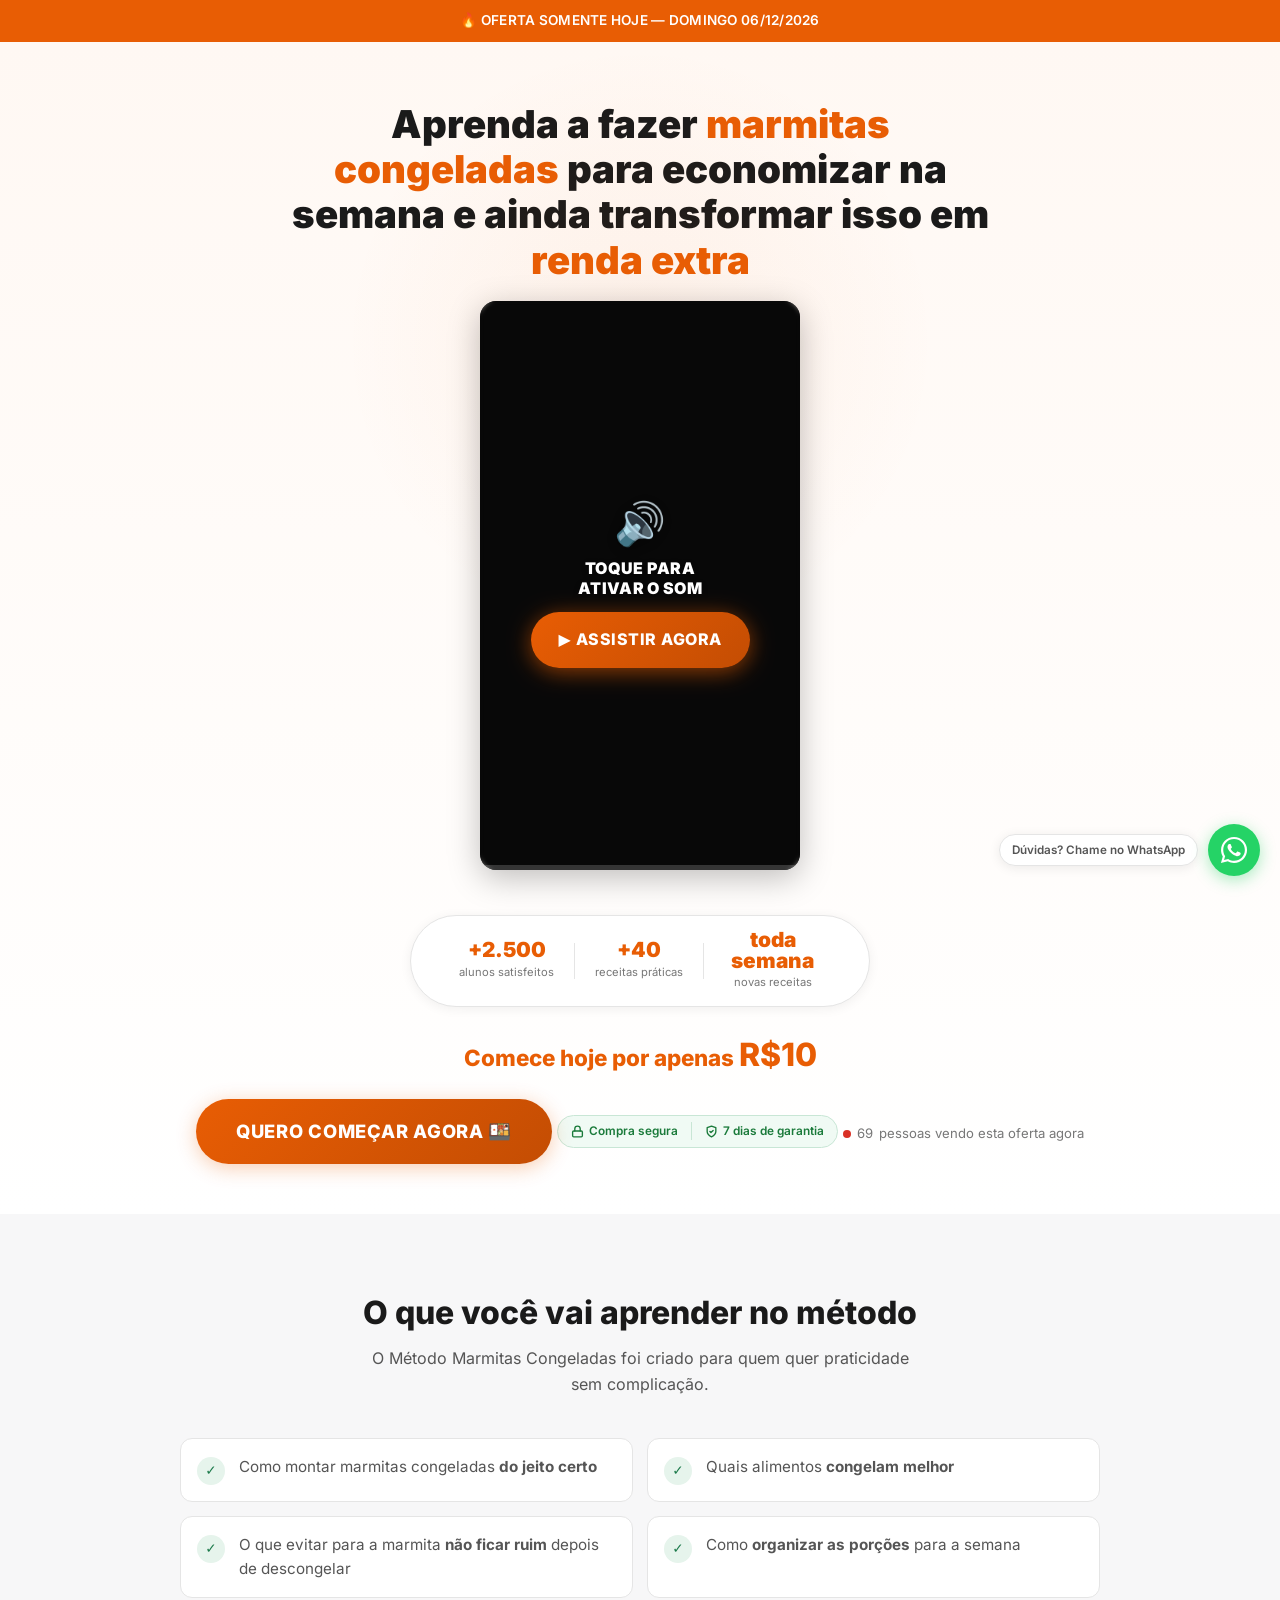
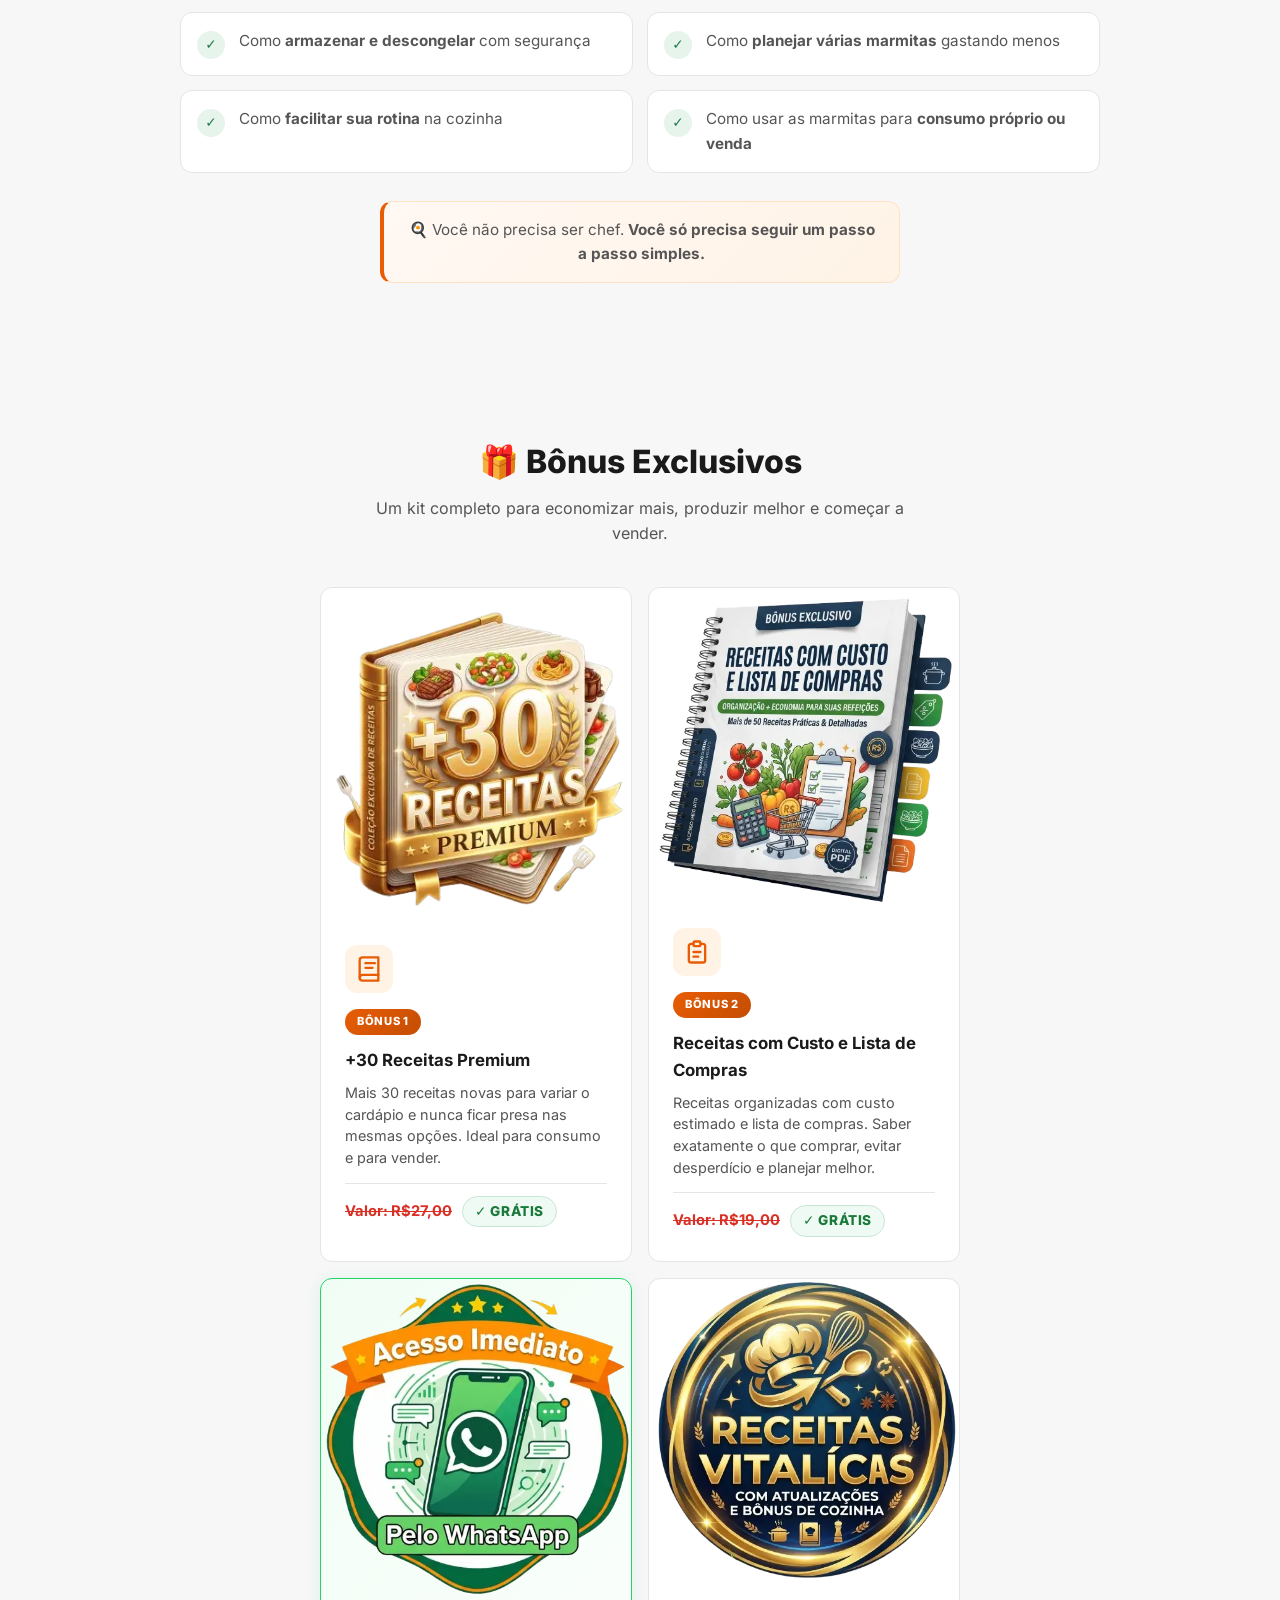
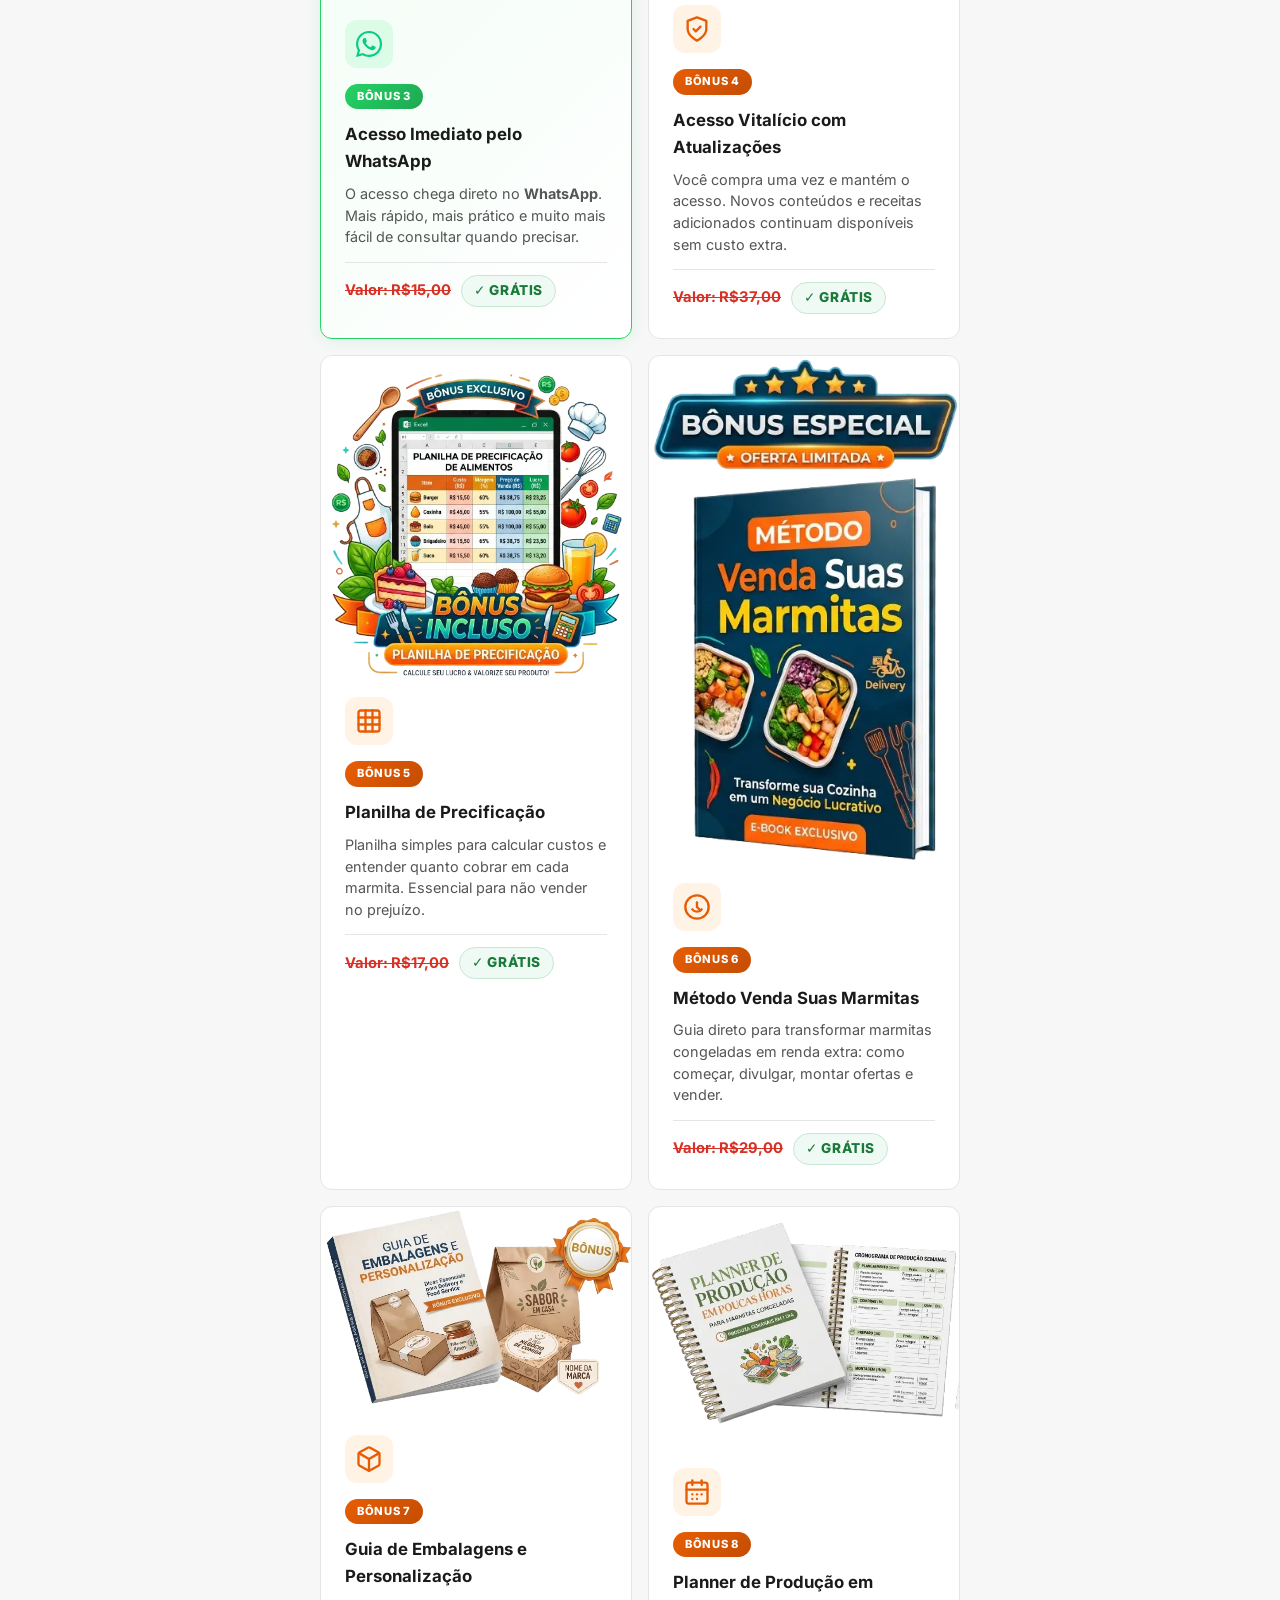
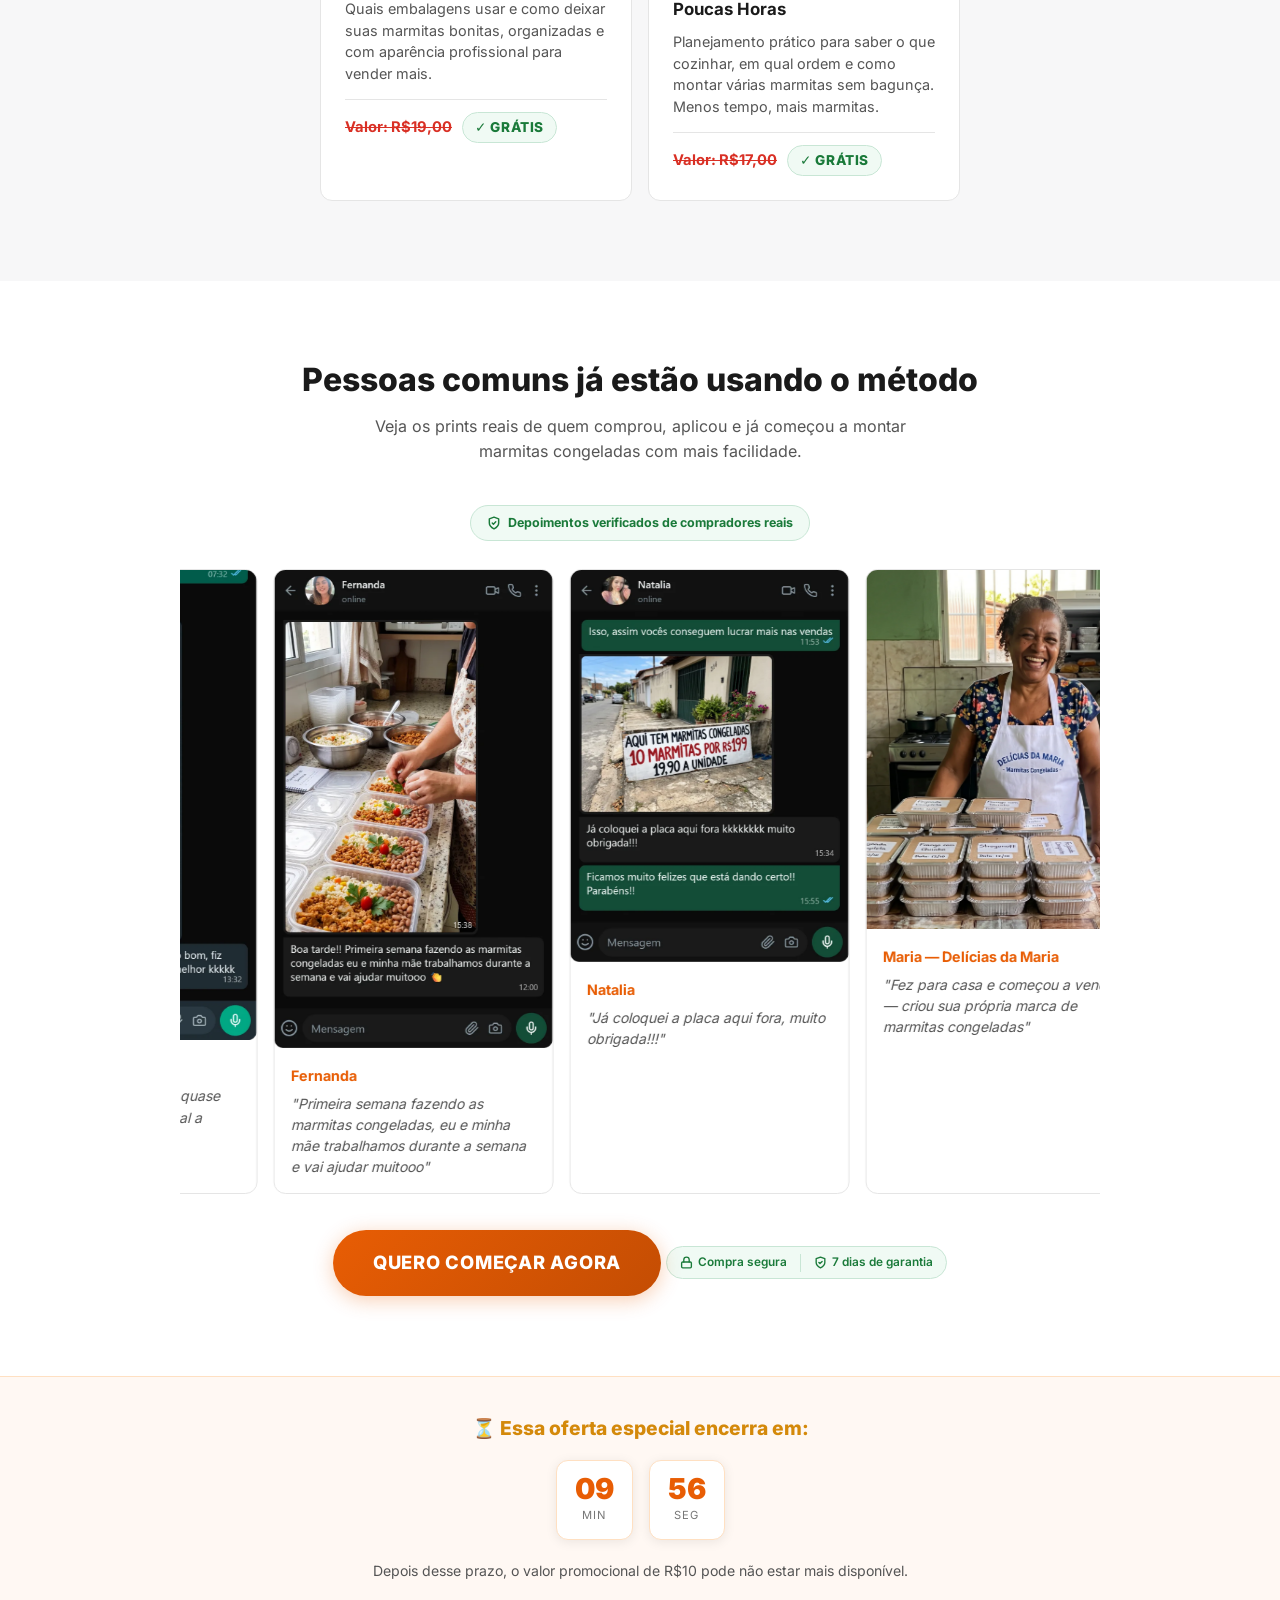
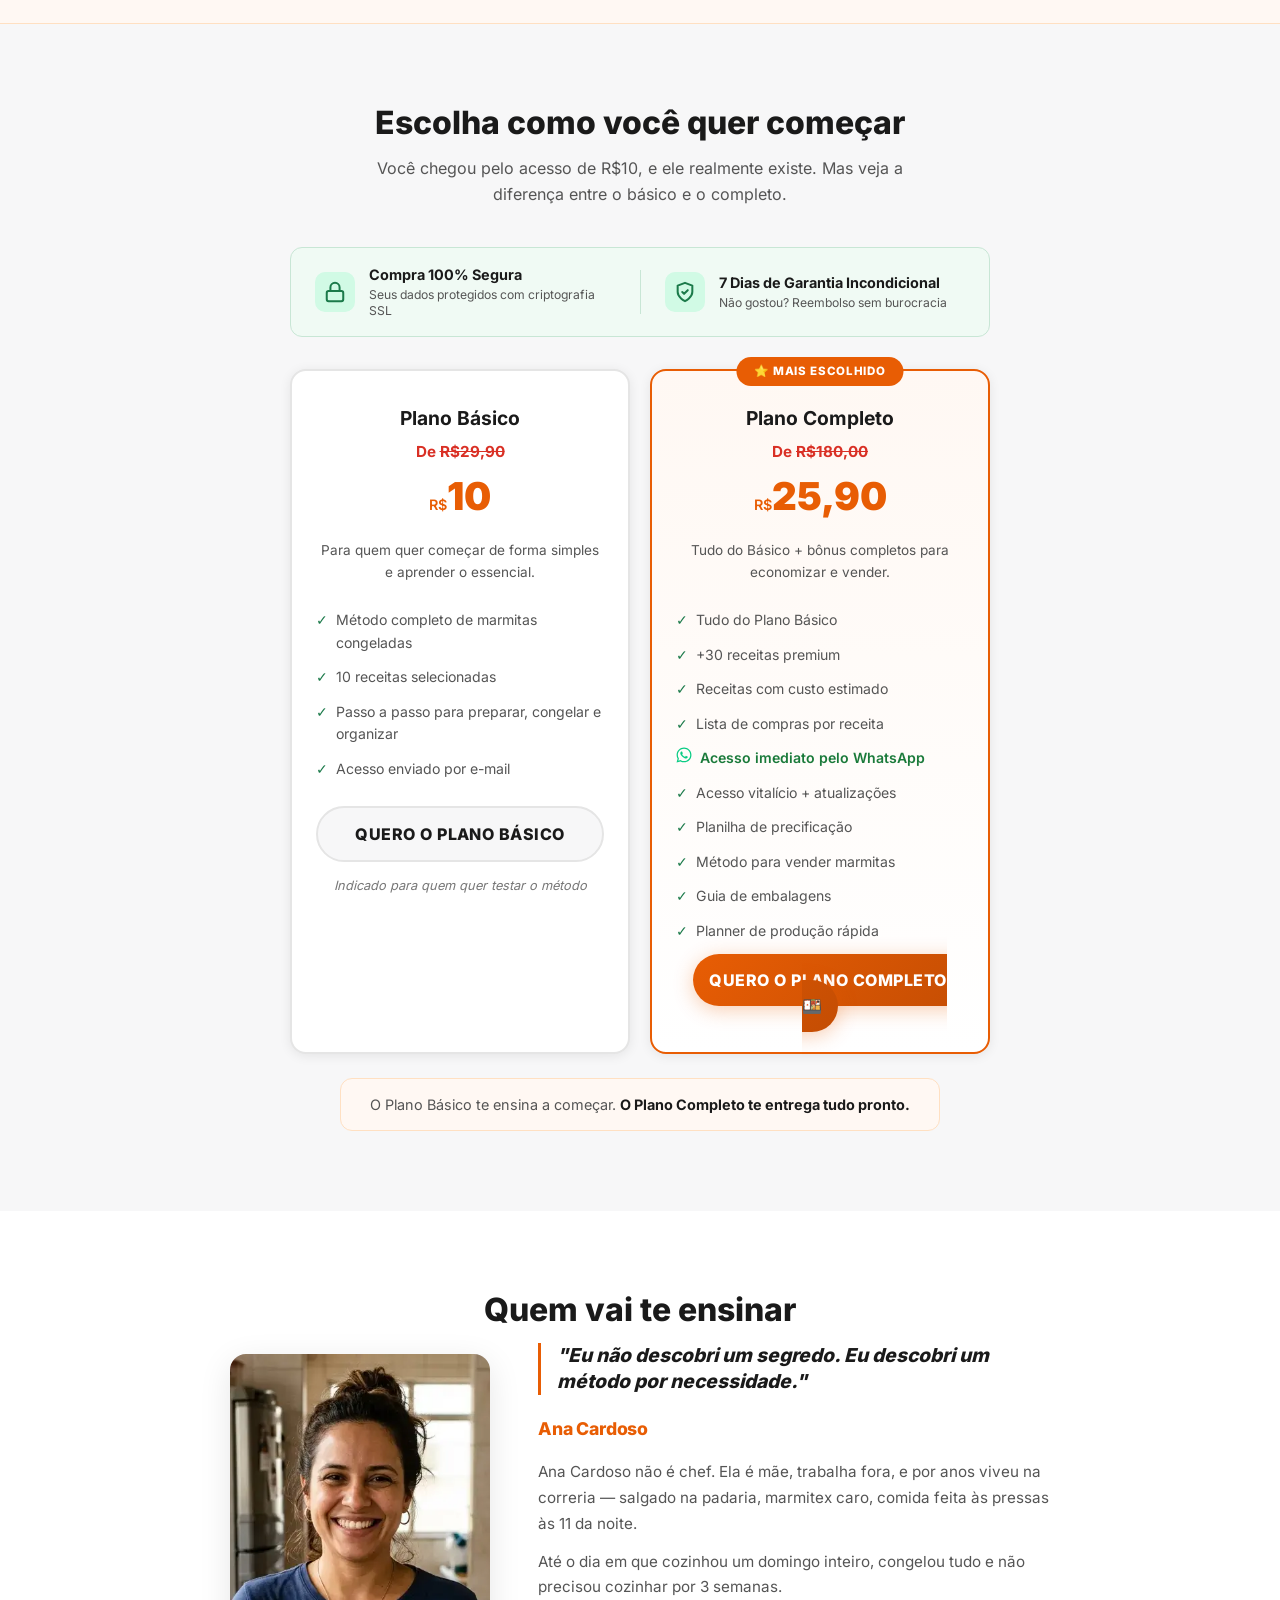
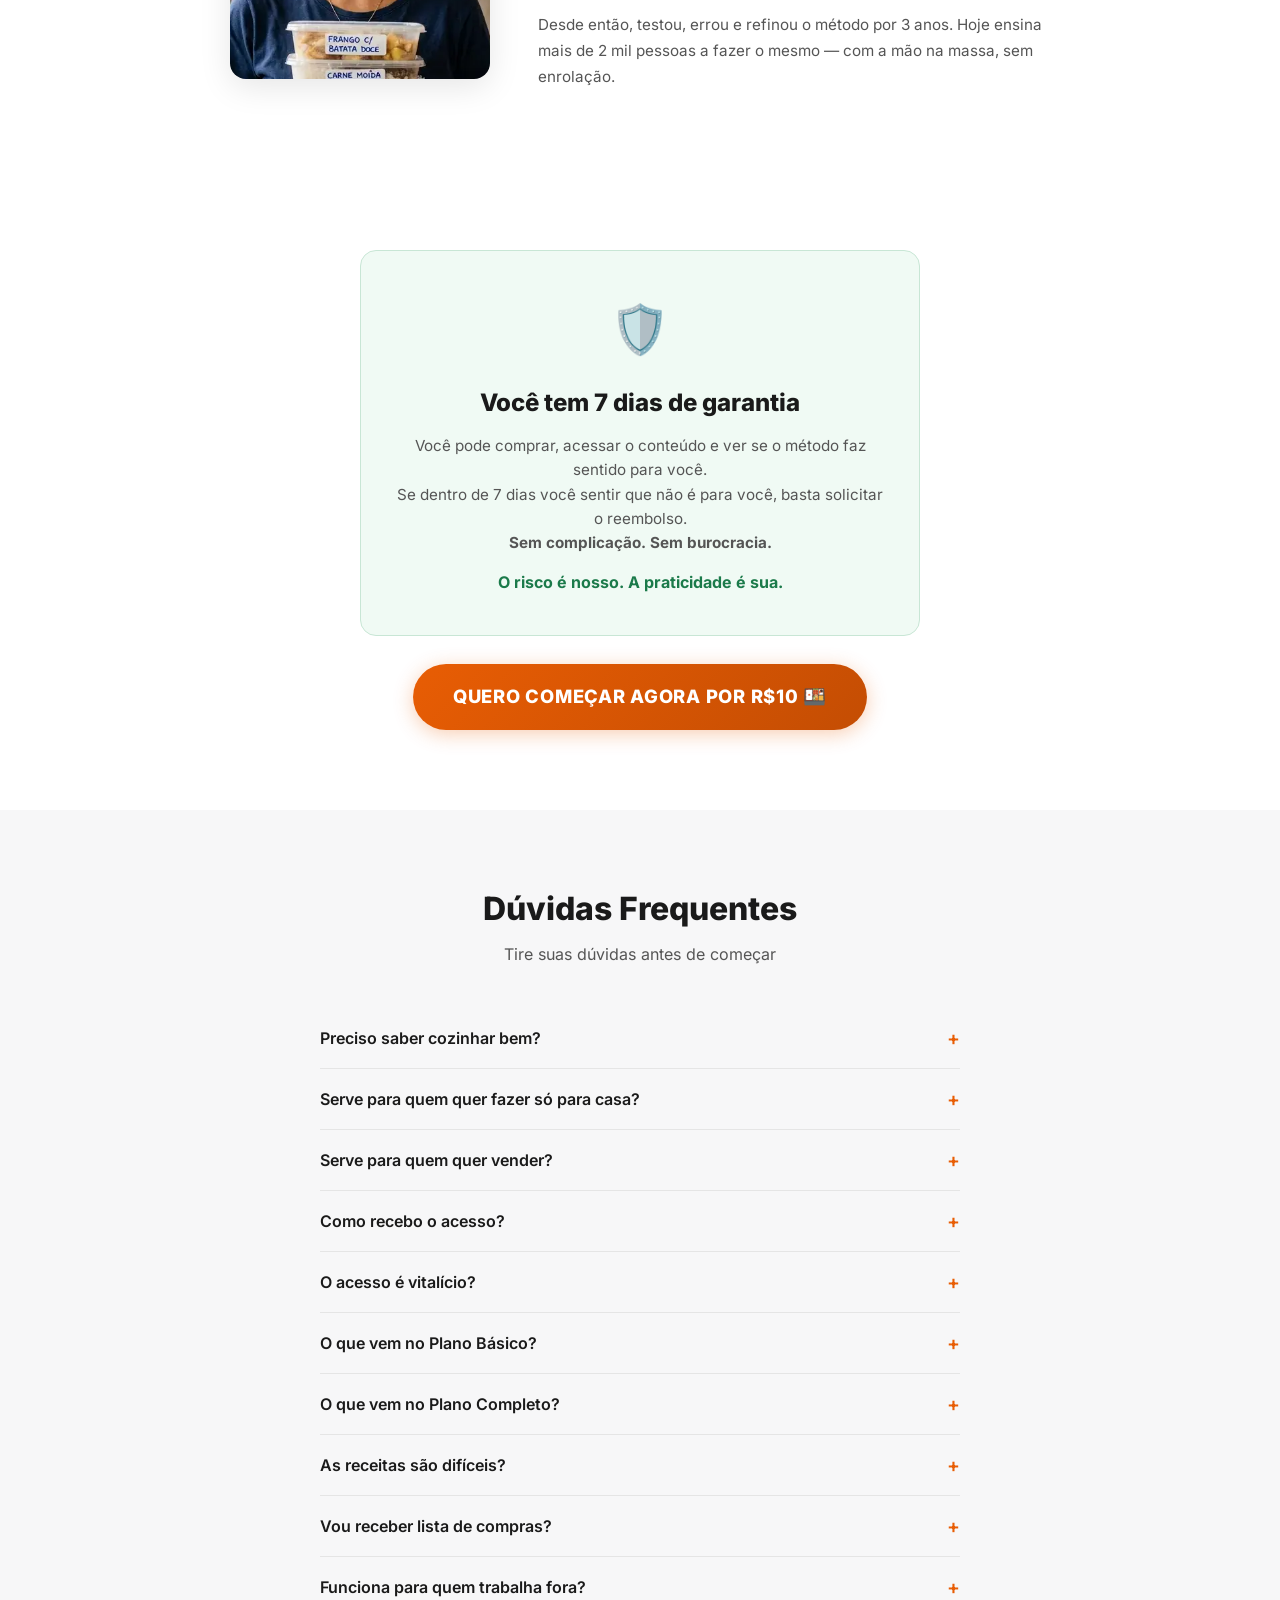
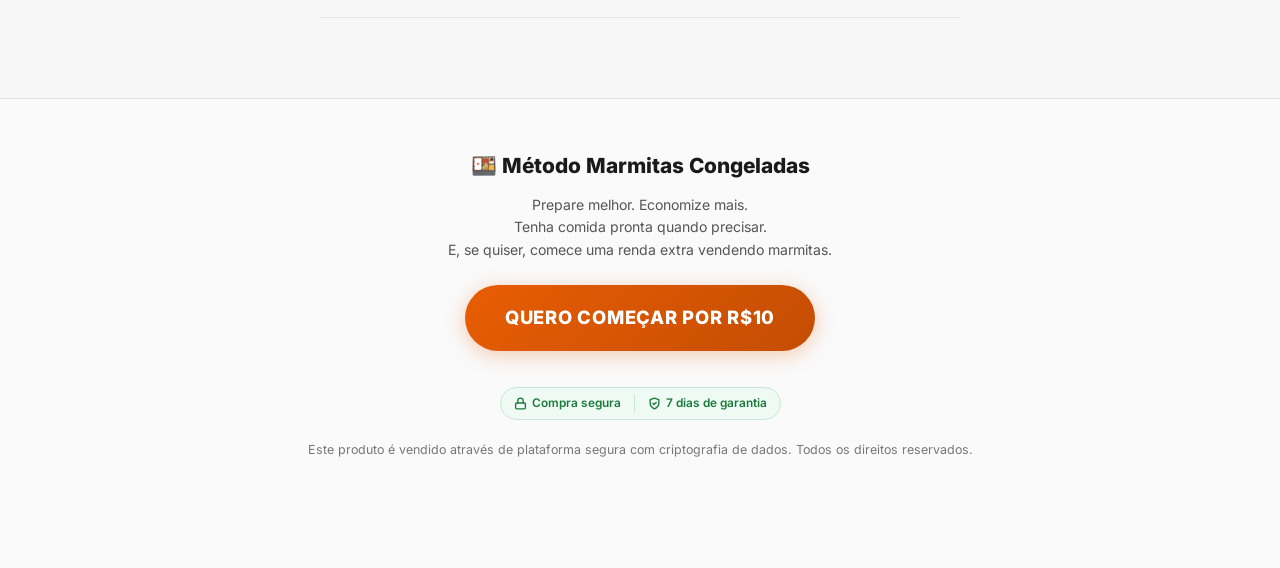
==== index.html @ 1dcc748c "Mudando pra utmify" ====
<!DOCTYPE html>
<html lang="pt-BR">

<head>
    <meta charset="UTF-8">
    <meta name="viewport" content="width=device-width,initial-scale=1">
    <title>Método Marmitas Congeladas — Economize e Ganhe Renda Extra</title>
    <meta name="description" content="Aprenda a fazer marmitas congeladas para economizar na semana e transformar isso em renda extra. Comece hoje por apenas R$10.">

    <!-- DNS prefetch / preconnect para domínios externos -->
    <link rel="dns-prefetch" href="https://ggcheckout.app">
    <link rel="preconnect" href="https://cdn.utmify.com.br" crossorigin>
    <link rel="dns-prefetch" href="https://cdn.utmify.com.br">

    <!-- Preload das fontes críticas (latin — cobre todos os caracteres do português) -->
    <link rel="preload" href="/fonts/inter-400-latin.woff2" as="font" type="font/woff2" crossorigin>
    <link rel="preload" href="/fonts/inter-700-latin.woff2" as="font" type="font/woff2" crossorigin>
    <link rel="preload" href="/fonts/inter-800-latin.woff2" as="font" type="font/woff2" crossorigin>
    <link rel="preload" href="/fonts/inter-900-latin.woff2" as="font" type="font/woff2" crossorigin>

    <!-- Critical CSS inline: renderiza o above-the-fold sem bloquear -->
    <style>
@font-face{font-family:'Inter';font-style:normal;font-weight:400;font-display:swap;src:url('/fonts/inter-400-latin.woff2') format('woff2');unicode-range:U+0000-00FF,U+0131,U+0152-0153,U+02BB-02BC,U+02C6,U+02DA,U+02DC,U+0304,U+0308,U+0329,U+2000-206F,U+20AC,U+2122,U+2191,U+2193,U+2212,U+2215,U+FEFF,U+FFFD}
@font-face{font-family:'Inter';font-style:normal;font-weight:400;font-display:swap;src:url('/fonts/inter-400-latin-ext.woff2') format('woff2');unicode-range:U+0100-02BA,U+02BD-02C5,U+02C7-02CC,U+02CE-02D7,U+02DD-02FF,U+0304,U+0308,U+0329,U+1D00-1DBF,U+1E00-1E9F,U+1EF2-1EFF,U+2020,U+20A0-20AB,U+20AD-20C0,U+2113,U+2C60-2C7F,U+A720-A7FF}
@font-face{font-family:'Inter';font-style:normal;font-weight:600;font-display:swap;src:url('/fonts/inter-600-latin.woff2') format('woff2');unicode-range:U+0000-00FF,U+0131,U+0152-0153,U+02BB-02BC,U+02C6,U+02DA,U+02DC,U+0304,U+0308,U+0329,U+2000-206F,U+20AC,U+2122,U+2191,U+2193,U+2212,U+2215,U+FEFF,U+FFFD}
@font-face{font-family:'Inter';font-style:normal;font-weight:600;font-display:swap;src:url('/fonts/inter-600-latin-ext.woff2') format('woff2');unicode-range:U+0100-02BA,U+02BD-02C5,U+02C7-02CC,U+02CE-02D7,U+02DD-02FF,U+0304,U+0308,U+0329,U+1D00-1DBF,U+1E00-1E9F,U+1EF2-1EFF,U+2020,U+20A0-20AB,U+20AD-20C0,U+2113,U+2C60-2C7F,U+A720-A7FF}
@font-face{font-family:'Inter';font-style:normal;font-weight:700;font-display:swap;src:url('/fonts/inter-700-latin.woff2') format('woff2');unicode-range:U+0000-00FF,U+0131,U+0152-0153,U+02BB-02BC,U+02C6,U+02DA,U+02DC,U+0304,U+0308,U+0329,U+2000-206F,U+20AC,U+2122,U+2191,U+2193,U+2212,U+2215,U+FEFF,U+FFFD}
@font-face{font-family:'Inter';font-style:normal;font-weight:700;font-display:swap;src:url('/fonts/inter-700-latin-ext.woff2') format('woff2');unicode-range:U+0100-02BA,U+02BD-02C5,U+02C7-02CC,U+02CE-02D7,U+02DD-02FF,U+0304,U+0308,U+0329,U+1D00-1DBF,U+1E00-1E9F,U+1EF2-1EFF,U+2020,U+20A0-20AB,U+20AD-20C0,U+2113,U+2C60-2C7F,U+A720-A7FF}
@font-face{font-family:'Inter';font-style:normal;font-weight:800;font-display:swap;src:url('/fonts/inter-800-latin.woff2') format('woff2');unicode-range:U+0000-00FF,U+0131,U+0152-0153,U+02BB-02BC,U+02C6,U+02DA,U+02DC,U+0304,U+0308,U+0329,U+2000-206F,U+20AC,U+2122,U+2191,U+2193,U+2212,U+2215,U+FEFF,U+FFFD}
@font-face{font-family:'Inter';font-style:normal;font-weight:800;font-display:swap;src:url('/fonts/inter-800-latin-ext.woff2') format('woff2');unicode-range:U+0100-02BA,U+02BD-02C5,U+02C7-02CC,U+02CE-02D7,U+02DD-02FF,U+0304,U+0308,U+0329,U+1D00-1DBF,U+1E00-1E9F,U+1EF2-1EFF,U+2020,U+20A0-20AB,U+20AD-20C0,U+2113,U+2C60-2C7F,U+A720-A7FF}
@font-face{font-family:'Inter';font-style:normal;font-weight:900;font-display:swap;src:url('/fonts/inter-900-latin.woff2') format('woff2');unicode-range:U+0000-00FF,U+0131,U+0152-0153,U+02BB-02BC,U+02C6,U+02DA,U+02DC,U+0304,U+0308,U+0329,U+2000-206F,U+20AC,U+2122,U+2191,U+2193,U+2212,U+2215,U+FEFF,U+FFFD}
@font-face{font-family:'Inter';font-style:normal;font-weight:900;font-display:swap;src:url('/fonts/inter-900-latin-ext.woff2') format('woff2');unicode-range:U+0100-02BA,U+02BD-02C5,U+02C7-02CC,U+02CE-02D7,U+02DD-02FF,U+0304,U+0308,U+0329,U+1D00-1DBF,U+1E00-1E9F,U+1EF2-1EFF,U+2020,U+20A0-20AB,U+20AD-20C0,U+2113,U+2C60-2C7F,U+A720-A7FF}
*,*::before,*::after{box-sizing:border-box;margin:0;padding:0}
:root{--primary:#e85d04;--primary-dark:#c44d03;--bg:#ffffff;--bg-alt:#f7f7f8;--bg-card:#ffffff;--bg-card-border:#e5e5e5;--text:#1a1a1a;--text-muted:#555;--text-light:#777;--red:#d93025;--radius:12px}
html{scroll-behavior:smooth;-webkit-text-size-adjust:100%;overflow-x:hidden}
body{font-family:'Inter',system-ui,sans-serif;background:var(--bg);color:var(--text);line-height:1.6;overflow-x:hidden;-webkit-font-smoothing:antialiased}
img{max-width:100%;height:auto;display:block}a{text-decoration:none;color:inherit}button{font-family:inherit;cursor:pointer;border:none}
.container{max-width:960px;margin:0 auto;padding:0 20px}
.topbar{background:var(--primary);color:#fff;text-align:center;padding:10px 16px;font-size:.85rem;font-weight:600;letter-spacing:.02em;position:relative;z-index:50}
.topbar span{animation:pulse-text 2s infinite}
@keyframes pulse-text{0%,100%{opacity:1}50%{opacity:.7}}
.cta-btn{display:inline-flex;align-items:center;justify-content:center;gap:8px;background:linear-gradient(135deg,#e85d04,#c44d03);color:#fff;font-size:1.15rem;font-weight:800;padding:18px 40px;border-radius:60px;text-transform:uppercase;letter-spacing:.04em;transition:transform .2s,box-shadow .2s;box-shadow:0 4px 20px rgba(232,93,4,.3);position:relative;overflow:hidden}
.cta-btn::after{content:'';position:absolute;top:-50%;left:0;width:40%;height:200%;background:linear-gradient(90deg,transparent,rgba(255,255,255,.3),transparent);transform:translateX(-150%) skewX(-20deg);animation:shine 3s infinite}
@keyframes shine{0%{transform:translateX(-150%) skewX(-20deg)}100%{transform:translateX(350%) skewX(-20deg)}}
.cta-btn:hover{transform:translateY(-2px) scale(1.03);box-shadow:0 6px 28px rgba(232,93,4,.4)}
.cta-sub{text-align:center;font-size:.82rem;color:var(--text-light);margin-top:10px}
.hero{padding:60px 0 50px;text-align:center;position:relative;background:linear-gradient(180deg,#fff8f3 0%,#fff 100%)}
.hero::before{content:'';position:absolute;top:0;left:50%;transform:translateX(-50%);width:600px;height:600px;background:radial-gradient(circle,rgba(232,93,4,.06) 0%,transparent 70%);pointer-events:none}
.hero-badge{display:inline-block;background:#fff3e6;color:var(--primary);padding:6px 18px;border-radius:30px;font-size:.8rem;font-weight:700;margin-bottom:20px;border:1px solid #ffe0c2}
.hero h1{font-size:clamp(1.65rem,5vw,2.6rem);font-weight:900;line-height:1.18;margin-bottom:18px;max-width:700px;margin-left:auto;margin-right:auto;color:var(--text)}
.hero h1 .highlight{color:var(--primary)}
.hero p.subtitle{font-size:1.05rem;color:var(--text-muted);max-width:580px;margin:0 auto 12px;line-height:1.6}
.hero .price-tag{font-size:1.4rem;font-weight:800;color:var(--primary);margin:22px 0 18px}
.hero .price-tag span{font-size:2rem}
.hero-stats{display:flex;align-items:center;justify-content:center;gap:0;margin:10px auto 0;background:#fff;border:1px solid #e5e5e5;border-radius:60px;padding:14px 28px;max-width:460px;box-shadow:0 2px 12px rgba(0,0,0,.06)}
.hero-stat{display:flex;flex-direction:column;align-items:center;padding:0 20px}
.hero-stat-num{font-size:1.3rem;font-weight:900;color:var(--primary);line-height:1}
.hero-stat-label{font-size:.7rem;color:var(--text-light);margin-top:3px;white-space:nowrap}
.hero-stat-divider{width:1px;height:36px;background:#e5e5e5;flex-shrink:0}
.viewers{display:inline-flex;align-items:center;gap:6px;font-size:.82rem;color:var(--text-light);margin-top:14px}
.viewers .dot{width:8px;height:8px;background:var(--red);border-radius:50%;animation:blink 1.5s infinite}
@keyframes blink{0%,100%{opacity:1}50%{opacity:.3}}
.vsl-wrap{margin:6px auto 24px;max-width:320px;width:100%}.vsl-top-label{display:flex;align-items:center;justify-content:center;gap:5px;font-size:.73rem;font-weight:700;color:var(--primary);margin-bottom:9px;letter-spacing:.02em}.vsl-live-dot{width:7px;height:7px;background:#d93025;border-radius:50%;animation:blink 1.5s infinite;flex-shrink:0}.vsl-progress-wrap{position:absolute;bottom:0;left:0;right:0;height:5px;background:rgba(255,255,255,.18);overflow:hidden;z-index:10}.vsl-progress-fill{height:100%;background:linear-gradient(90deg,#e85d04,#ff8c38);border-radius:2px;width:0;will-change:width}.vsl-video-box{aspect-ratio:9/16;background:#111;border-radius:16px;overflow:hidden;position:relative;cursor:pointer;box-shadow:0 8px 32px rgba(0,0,0,.25);contain:layout style paint;-webkit-transform:translateZ(0);transform:translateZ(0)}.vsl-video-box video{width:100%;height:100%;object-fit:cover;display:block;border-radius:16px}.vsl-sound-btn{position:absolute;bottom:14px;left:50%;transform:translateX(-50%);background:rgba(0,0,0,.65);color:#fff;padding:7px 16px;border-radius:20px;font-size:.68rem;font-weight:700;display:flex;align-items:center;gap:5px;backdrop-filter:blur(6px);-webkit-backdrop-filter:blur(6px);animation:float-vsl 2.5s ease-in-out infinite;white-space:nowrap;pointer-events:none;letter-spacing:.01em}.vsl-sound-btn.hidden{display:none}.vsl-replay-ov{position:absolute;inset:0;background:rgba(0,0,0,.55);display:none;flex-direction:column;align-items:center;justify-content:center;gap:10px;color:#fff;font-weight:700;font-size:.88rem;border-radius:16px}.vsl-replay-ov.show{display:flex}.vsl-replay-circle{width:58px;height:58px;border-radius:50%;border:3px solid rgba(255,255,255,.9);display:flex;align-items:center;justify-content:center;font-size:1.5rem;flex-shrink:0}.vsl-pinit{position:absolute;inset:0;background:rgba(0,0,0,.52);display:none;flex-direction:column;align-items:center;justify-content:center;border-radius:16px;backdrop-filter:blur(2px);-webkit-backdrop-filter:blur(2px);z-index:5}.vsl-pinit-inner{display:flex;flex-direction:column;align-items:center;gap:14px;padding:16px 12px;text-align:center}.vsl-pinit-icon{font-size:2.6rem;line-height:1;animation:pulse-play 1.5s ease-in-out infinite;filter:drop-shadow(0 2px 8px rgba(0,0,0,.5))}.vsl-pinit-title{font-size:1rem;font-weight:900;color:#fff;line-height:1.25;letter-spacing:.02em;text-shadow:0 2px 8px rgba(0,0,0,.6)}.vsl-pinit-btn{background:linear-gradient(135deg,#e85d04,#c44d03);color:#fff;padding:15px 28px;border-radius:40px;font-size:1rem;font-weight:800;letter-spacing:.03em;box-shadow:0 4px 22px rgba(232,93,4,.6);animation:pulse-btn 1.8s ease-in-out infinite;white-space:nowrap;display:flex;align-items:center;gap:7px}.vsl-bar-label{text-align:center;font-size:.68rem;color:#777;margin-top:7px;font-weight:600;min-height:14px}@keyframes float-vsl{0%,100%{transform:translateX(-50%) translateY(0)}50%{transform:translateX(-50%) translateY(-3px)}}@keyframes pulse-play{0%,100%{transform:scale(1)}50%{transform:scale(1.08)}}@keyframes pulse-btn{0%,100%{transform:scale(1)}50%{transform:scale(1.06)}}
@media(max-width:640px){.hero{padding:20px 0 22px}.hero-badge{margin-bottom:10px;font-size:.72rem;padding:4px 14px}.hero h1{font-size:1.45rem;margin-bottom:10px;line-height:1.22}.hero .price-tag{font-size:1.1rem;margin:10px 0}.hero .price-tag span{font-size:1.6rem}.hero-stats{margin:4px auto 0;padding:14px 10px;max-width:96vw;background:linear-gradient(135deg,#fff8f3,#fff);border-color:#ffe0c2;box-shadow:0 2px 18px rgba(232,93,4,.12)}.hero-stat{padding:0 10px}.hero-stat-num{font-size:1.2rem}.hero-stat-label{font-size:.72rem;white-space:normal;text-align:center;line-height:1.2}.hero-stat-divider{height:40px;background:#ffe0c2}.cta-sub{margin-top:6px;font-size:.74rem}.viewers{margin-top:8px}.vsl-wrap{max-width:min(265px,74vw);margin:4px auto 18px}}
    </style>

    <!-- CSS completo carregado de forma assíncrona (não bloqueia renderização) -->
    <link rel="preload" href="style.css" as="style" onload="this.onload=null;this.rel='stylesheet'">
    <noscript><link rel="stylesheet" href="style.css"></noscript>

    <!-- Utmify Pixel -->
    <script>
        window.pixelId = "6a25ba030b67b6497b7dfa98";
        var a = document.createElement("script");
        a.setAttribute("async", "");
        a.setAttribute("defer", "");
        a.setAttribute("src", "https://cdn.utmify.com.br/scripts/pixel/pixel.js");
        document.head.appendChild(a);
    </script>

    <!-- Utmify UTMs -->
    <script
        src="https://cdn.utmify.com.br/scripts/utms/latest.js"
        data-utmify-prevent-xcod-sck
        data-utmify-prevent-subids
        async
        defer
    ></script>
</head>

<body>

    <!-- TOPBAR -->
    <div class="topbar"><span id="topbar-oferta">🔥 OFERTA SOMENTE HOJE — 26/05/2026</span></div>

    <!-- HERO -->
    <section class="hero" id="hero">
        <div class="container">
<h1>Aprenda a fazer <span class="highlight">marmitas congeladas</span> para economizar na semana e ainda
                transformar isso em <span class="highlight">renda extra</span></h1>
            <!-- VSL -->
            <div class="vsl-wrap" id="vsl-wrap">
<div class="vsl-video-box" id="vsl-box">
                    <video id="vsl" playsinline muted preload="none">
                        <source src="vsl-oficial.mp4" type="video/mp4">
                    </video>
                    <!-- barra de loading dentro do vídeo -->
                    <div class="vsl-progress-wrap">
                        <div class="vsl-progress-fill" id="vsl-pfill"></div>
                    </div>
                    <div class="vsl-sound-btn hidden" id="vsl-sound">🔇 Toque para ativar o som</div>
                    <div class="vsl-replay-ov" id="vsl-replay">
                        <div class="vsl-replay-circle">↩</div>
                        <span>Assistir novamente</span>
                    </div>
                    <div class="vsl-pinit" id="vsl-pinit" style="display:flex">
                        <div class="vsl-pinit-inner">
                            <div class="vsl-pinit-icon">🔊</div>
                            <div class="vsl-pinit-title">TOQUE PARA<br>ATIVAR O SOM</div>
                            <div class="vsl-pinit-btn">▶ ASSISTIR AGORA</div>
                        </div>
                    </div>
                </div>
                <div class="vsl-bar-label" id="vsl-blabel"></div>
            </div>
            <div class="hero-stats">
                <div class="hero-stat"><span class="hero-stat-num">+2.500</span><span class="hero-stat-label">alunos
                        satisfeitos</span></div>
                <div class="hero-stat-divider"></div>
                <div class="hero-stat"><span class="hero-stat-num">+40</span><span class="hero-stat-label">receitas
                        práticas</span></div>
                <div class="hero-stat-divider"></div>
                <div class="hero-stat"><span class="hero-stat-num">toda semana</span><span class="hero-stat-label">novas
                        receitas</span></div>
            </div>
            <div class="price-tag">Comece hoje por apenas <span>R$10</span></div>
            <a href="#pricing" class="cta-btn" id="hero-cta">QUERO COMEÇAR AGORA 🍱</a>
            <div class="cta-trust-mini">
                <div class="ctm-item">
                    <svg width="13" height="13" viewBox="0 0 24 24" fill="none" stroke="currentColor" stroke-width="2.5" stroke-linecap="round" stroke-linejoin="round" aria-hidden="true"><rect x="3" y="11" width="18" height="11" rx="2"/><path d="M7 11V7a5 5 0 0 1 10 0v4"/></svg>
                    <span>Compra segura</span>
                </div>
                <div class="ctm-divider"></div>
                <div class="ctm-item">
                    <svg width="13" height="13" viewBox="0 0 24 24" fill="none" stroke="currentColor" stroke-width="2.5" stroke-linecap="round" stroke-linejoin="round" aria-hidden="true"><path d="M12 22s8-4 8-10V5l-8-3-8 3v7c0 6 8 10 8 10z"/><polyline points="9 12 11 14 15 10"/></svg>
                    <span>7 dias de garantia</span>
                </div>
            </div>
            <div class="viewers"><span class="dot"></span> <span id="viewers-count">53</span> pessoas vendo esta oferta
                agora</div>
        </div>
    </section>

    <!-- BENEFITS -->
    <section class="benefits fade-in">
        <div class="container">
            <h2 class="section-title">O que você vai aprender no método</h2>
            <p class="section-subtitle">O Método Marmitas Congeladas foi criado para quem quer praticidade sem
                complicação.</p>
            <div class="benefits-grid">
                <div class="benefit-item">
                    <div class="check">✓</div>
                    <div>
                        <p>Como montar marmitas congeladas <strong>do jeito certo</strong></p>
                    </div>
                </div>
                <div class="benefit-item">
                    <div class="check">✓</div>
                    <div>
                        <p>Quais alimentos <strong>congelam melhor</strong></p>
                    </div>
                </div>
                <div class="benefit-item">
                    <div class="check">✓</div>
                    <div>
                        <p>O que evitar para a marmita <strong>não ficar ruim</strong> depois de descongelar</p>
                    </div>
                </div>
                <div class="benefit-item">
                    <div class="check">✓</div>
                    <div>
                        <p>Como <strong>organizar as porções</strong> para a semana</p>
                    </div>
                </div>
                <div class="benefit-item">
                    <div class="check">✓</div>
                    <div>
                        <p>Como <strong>armazenar e descongelar</strong> com segurança</p>
                    </div>
                </div>
                <div class="benefit-item">
                    <div class="check">✓</div>
                    <div>
                        <p>Como <strong>planejar várias marmitas</strong> gastando menos</p>
                    </div>
                </div>
                <div class="benefit-item">
                    <div class="check">✓</div>
                    <div>
                        <p>Como <strong>facilitar sua rotina</strong> na cozinha</p>
                    </div>
                </div>
                <div class="benefit-item">
                    <div class="check">✓</div>
                    <div>
                        <p>Como usar as marmitas para <strong>consumo próprio ou venda</strong></p>
                    </div>
                </div>
            </div>
            <div class="no-chef-box">🍳 Você não precisa ser chef. <strong>Você só precisa seguir um passo a passo
                    simples.</strong></div>
        </div>
    </section>

    <!-- BONUSES -->
    <section class="bonuses fade-in">
        <div class="container">
            <h2 class="section-title">🎁 Bônus Exclusivos</h2>
            <p class="section-subtitle">Um kit completo para economizar mais, produzir melhor e começar a vender.</p>
            <div class="bonuses-grid">

                <div class="bonus-card">
                    <div class="bonus-card-img">
                        <img src="bonus/bonus-1.webp" alt="+30 Receitas Premium — prévia do bônus" width="640" height="360" loading="lazy" decoding="async">
                    </div>
                    <div class="bonus-icon"><svg width="28" height="28" viewBox="0 0 24 24" fill="none"
                            stroke="var(--primary)" stroke-width="2" stroke-linecap="round" stroke-linejoin="round">
                            <path d="M4 19.5A2.5 2.5 0 016.5 17H20" />
                            <path d="M6.5 2H20v20H6.5A2.5 2.5 0 014 19.5v-15A2.5 2.5 0 016.5 2z" />
                            <line x1="9" y1="7" x2="17" y2="7" />
                            <line x1="9" y1="11" x2="15" y2="11" />
                        </svg></div>
                    <span class="bonus-num">Bônus 1</span>
                    <h3>+30 Receitas Premium</h3>
                    <p>Mais 30 receitas novas para variar o cardápio e nunca ficar presa nas mesmas opções. Ideal para
                        consumo e para vender.</p>
                    <div class="bonus-price">
                        <span class="bonus-price-anchor">Valor: R$27,00</span>
                        <span class="bonus-price-free">✓ GRÁTIS</span>
                    </div>
                </div>

                <div class="bonus-card">
                    <div class="bonus-card-img">
                        <img src="bonus/bonus-2.webp" alt="Receitas com Custo e Lista de Compras — prévia do bônus" width="640" height="360" loading="lazy" decoding="async">
                    </div>
                    <div class="bonus-icon"><svg width="28" height="28" viewBox="0 0 24 24" fill="none"
                            stroke="var(--primary)" stroke-width="2" stroke-linecap="round" stroke-linejoin="round">
                            <path d="M9 5H7a2 2 0 00-2 2v12a2 2 0 002 2h10a2 2 0 002-2V7a2 2 0 00-2-2h-2" />
                            <rect x="9" y="3" width="6" height="4" rx="1" />
                            <line x1="9" y1="12" x2="15" y2="12" />
                            <line x1="9" y1="16" x2="13" y2="16" />
                        </svg></div>
                    <span class="bonus-num">Bônus 2</span>
                    <h3>Receitas com Custo e Lista de Compras</h3>
                    <p>Receitas organizadas com custo estimado e lista de compras. Saber exatamente o que comprar,
                        evitar desperdício e planejar melhor.</p>
                    <div class="bonus-price">
                        <span class="bonus-price-anchor">Valor: R$19,00</span>
                        <span class="bonus-price-free">✓ GRÁTIS</span>
                    </div>
                </div>

                <div class="bonus-card bonus-whatsapp">
                    <div class="bonus-card-img">
                        <img src="bonus/bonus-3.webp" alt="Acesso Imediato pelo WhatsApp — prévia do bônus" width="640" height="360" loading="lazy" decoding="async">
                    </div>
                    <div class="bonus-icon bonus-icon-whatsapp"><img src="whatsapp-svgrepo-com.svg" alt="WhatsApp"
                            width="28" height="28" loading="lazy"></div>
                    <span class="bonus-num bonus-num-whatsapp">Bônus 3</span>
                    <h3>Acesso Imediato pelo WhatsApp</h3>
                    <p>O acesso chega direto no <strong>WhatsApp</strong>. Mais rápido, mais prático e muito mais fácil
                        de consultar quando precisar.</p>
                    <div class="bonus-price">
                        <span class="bonus-price-anchor">Valor: R$15,00</span>
                        <span class="bonus-price-free">✓ GRÁTIS</span>
                    </div>
                </div>

                <div class="bonus-card">
                    <div class="bonus-card-img">
                        <img src="bonus/bonus-4.webp" alt="Acesso Vitalício com Atualizações — prévia do bônus" width="640" height="360" loading="lazy" decoding="async">
                    </div>
                    <div class="bonus-icon"><svg width="28" height="28" viewBox="0 0 24 24" fill="none"
                            stroke="var(--primary)" stroke-width="2" stroke-linecap="round" stroke-linejoin="round">
                            <path d="M12 22s8-4 8-10V5l-8-3-8 3v7c0 6 8 10 8 10z" />
                            <polyline points="9 12 11 14 15 10" />
                        </svg></div>
                    <span class="bonus-num">Bônus 4</span>
                    <h3>Acesso Vitalício com Atualizações</h3>
                    <p>Você compra uma vez e mantém o acesso. Novos conteúdos e receitas adicionados continuam
                        disponíveis sem custo extra.</p>
                    <div class="bonus-price">
                        <span class="bonus-price-anchor">Valor: R$37,00</span>
                        <span class="bonus-price-free">✓ GRÁTIS</span>
                    </div>
                </div>

                <div class="bonus-card">
                    <div class="bonus-card-img">
                        <img src="bonus/bonus-5.webp" alt="Planilha de Precificação — prévia do bônus" width="640" height="360" loading="lazy" decoding="async">
                    </div>
                    <div class="bonus-icon"><svg width="28" height="28" viewBox="0 0 24 24" fill="none"
                            stroke="var(--primary)" stroke-width="2" stroke-linecap="round" stroke-linejoin="round">
                            <rect x="3" y="3" width="18" height="18" rx="2" />
                            <line x1="3" y1="9" x2="21" y2="9" />
                            <line x1="3" y1="15" x2="21" y2="15" />
                            <line x1="9" y1="3" x2="9" y2="21" />
                            <line x1="15" y1="3" x2="15" y2="21" />
                        </svg></div>
                    <span class="bonus-num">Bônus 5</span>
                    <h3>Planilha de Precificação</h3>
                    <p>Planilha simples para calcular custos e entender quanto cobrar em cada marmita. Essencial para
                        não vender no prejuízo.</p>
                    <div class="bonus-price">
                        <span class="bonus-price-anchor">Valor: R$17,00</span>
                        <span class="bonus-price-free">✓ GRÁTIS</span>
                    </div>
                </div>

                <div class="bonus-card">
                    <div class="bonus-card-img">
                        <img src="bonus/bonus-6.webp" alt="Método Venda Suas Marmitas — prévia do bônus" width="640" height="360" loading="lazy" decoding="async">
                    </div>
                    <div class="bonus-icon"><svg width="28" height="28" viewBox="0 0 24 24" fill="none"
                            stroke="var(--primary)" stroke-width="2" stroke-linecap="round" stroke-linejoin="round">
                            <circle cx="12" cy="12" r="10" />
                            <line x1="12" y1="8" x2="12" y2="12" />
                            <line x1="12" y1="12" x2="15" y2="15" />
                            <path d="M8 14s1.5 2 4 2 4-2 4-2" />
                        </svg></div>
                    <span class="bonus-num">Bônus 6</span>
                    <h3>Método Venda Suas Marmitas</h3>
                    <p>Guia direto para transformar marmitas congeladas em renda extra: como começar, divulgar, montar
                        ofertas e vender.</p>
                    <div class="bonus-price">
                        <span class="bonus-price-anchor">Valor: R$29,00</span>
                        <span class="bonus-price-free">✓ GRÁTIS</span>
                    </div>
                </div>

                <div class="bonus-card">
                    <div class="bonus-card-img">
                        <img src="bonus/bonus-7.webp" alt="Guia de Embalagens e Personalização — prévia do bônus" width="640" height="360" loading="lazy" decoding="async">
                    </div>
                    <div class="bonus-icon"><svg width="28" height="28" viewBox="0 0 24 24" fill="none"
                            stroke="var(--primary)" stroke-width="2" stroke-linecap="round" stroke-linejoin="round">
                            <path
                                d="M21 16V8a2 2 0 00-1-1.73l-7-4a2 2 0 00-2 0l-7 4A2 2 0 003 8v8a2 2 0 001 1.73l7 4a2 2 0 002 0l7-4A2 2 0 0021 16z" />
                            <polyline points="3.27 6.96 12 12.01 20.73 6.96" />
                            <line x1="12" y1="22.08" x2="12" y2="12" />
                        </svg></div>
                    <span class="bonus-num">Bônus 7</span>
                    <h3>Guia de Embalagens e Personalização</h3>
                    <p>Quais embalagens usar e como deixar suas marmitas bonitas, organizadas e com aparência
                        profissional para vender mais.</p>
                    <div class="bonus-price">
                        <span class="bonus-price-anchor">Valor: R$19,00</span>
                        <span class="bonus-price-free">✓ GRÁTIS</span>
                    </div>
                </div>

                <div class="bonus-card">
                    <div class="bonus-card-img">
                        <img src="bonus/bonus-8.webp" alt="Planner de Produção em Poucas Horas — prévia do bônus" width="640" height="360" loading="lazy" decoding="async">
                    </div>
                    <div class="bonus-icon"><svg width="28" height="28" viewBox="0 0 24 24" fill="none"
                            stroke="var(--primary)" stroke-width="2" stroke-linecap="round" stroke-linejoin="round">
                            <rect x="3" y="4" width="18" height="18" rx="2" ry="2" />
                            <line x1="16" y1="2" x2="16" y2="6" />
                            <line x1="8" y1="2" x2="8" y2="6" />
                            <line x1="3" y1="10" x2="21" y2="10" />
                            <path d="M8 14h.01" />
                            <path d="M12 14h.01" />
                            <path d="M16 14h.01" />
                            <path d="M8 18h.01" />
                            <path d="M12 18h.01" />
                        </svg></div>
                    <span class="bonus-num">Bônus 8</span>
                    <h3>Planner de Produção em Poucas Horas</h3>
                    <p>Planejamento prático para saber o que cozinhar, em qual ordem e como montar várias marmitas sem
                        bagunça. Menos tempo, mais marmitas.</p>
                    <div class="bonus-price">
                        <span class="bonus-price-anchor">Valor: R$17,00</span>
                        <span class="bonus-price-free">✓ GRÁTIS</span>
                    </div>
                </div>

            </div>
        </div>
    </section>

    <!-- TESTIMONIALS -->
    <section class="testimonials fade-in" id="testimonials">
        <div class="container">
            <h2 class="section-title">Pessoas comuns já estão usando o método</h2>
            <p class="section-subtitle">Veja os prints reais de quem comprou, aplicou e já começou a montar marmitas
                congeladas com mais facilidade.</p>
            <div style="text-align:center">
                <div class="verified-badge">
                    <svg width="14" height="14" viewBox="0 0 24 24" fill="none" stroke="currentColor" stroke-width="2.5" stroke-linecap="round" stroke-linejoin="round" aria-hidden="true"><path d="M12 22s8-4 8-10V5l-8-3-8 3v7c0 6 8 10 8 10z"/><polyline points="9 12 11 14 15 10"/></svg>
                    Depoimentos verificados de compradores reais
                </div>
            </div>
            <div class="testimonials-slider-wrap">
              <div class="testimonials-track" id="testimonials-track">

                <!-- Conjunto original -->
                <div class="testimonial-card">
                    <picture>
                        <source srcset="assets/depoimentos/depoimento-1-oficial.webp" type="image/webp">
                        <img src="assets/depoimentos/depoimento-1-oficial.png"
                            alt="Depoimento - Terminando as marmitas aqui" width="400" height="600"
                            loading="eager" decoding="async">
                    </picture>
                    <div class="t-text">
                        <div class="t-name">Cliente satisfeita</div>
                        <div class="t-quote">"O método é muito bom, fiz quase todas as receitas pra ver qual a melhor"</div>
                    </div>
                </div>
                <div class="testimonial-card">
                    <picture>
                        <source srcset="assets/depoimentos/depoimento-2-oficial.webp" type="image/webp">
                        <img src="assets/depoimentos/depoimento-2-oficial.png"
                            alt="Depoimento Fernanda - Primeira semana fazendo marmitas" loading="lazy" width="400" height="600" decoding="async">
                    </picture>
                    <div class="t-text">
                        <div class="t-name">Fernanda</div>
                        <div class="t-quote">"Primeira semana fazendo as marmitas congeladas, eu e minha mãe trabalhamos durante a semana e vai ajudar muitooo"</div>
                    </div>
                </div>
                <div class="testimonial-card">
                    <picture>
                        <source srcset="assets/depoimentos/depoimento-3-oficial.webp" type="image/webp">
                        <img src="assets/depoimentos/depoimento-3-oficial.png"
                            alt="Depoimento Natalia - Já colocou placa para vender" loading="lazy" width="400" height="600" decoding="async">
                    </picture>
                    <div class="t-text">
                        <div class="t-name">Natalia</div>
                        <div class="t-quote">"Já coloquei a placa aqui fora, muito obrigada!!!"</div>
                    </div>
                </div>
                <div class="testimonial-card">
                    <picture>
                        <source srcset="assets/depoimentos/depoimento-4-oficial.webp" type="image/webp">
                        <img src="assets/depoimentos/depoimento-4-oficial.png"
                            alt="Depoimento Maria - Delícias da Maria Marmitas Congeladas" loading="lazy" width="400" height="600" decoding="async">
                    </picture>
                    <div class="t-text">
                        <div class="t-name">Maria — Delícias da Maria</div>
                        <div class="t-quote">"Fez para casa e começou a vender — criou sua própria marca de marmitas congeladas"</div>
                    </div>
                </div>
                <div class="testimonial-card">
                    <picture>
                        <source srcset="assets/depoimentos/depoimento-5-oficial.webp" type="image/webp">
                        <img src="assets/depoimentos/depoimento-5-oficial.png"
                            alt="Depoimento Julia Almeida - 4 semanas economizando" loading="lazy" width="400" height="600" decoding="async">
                    </picture>
                    <div class="t-text">
                        <div class="t-name">Julia Almeida</div>
                        <div class="t-quote">"4 semanas fazendo as marmitas congeladas. Eu e meu marido estamos economizando MUITOOO, muito obrigada!!!"</div>
                    </div>
                </div>
                <div class="testimonial-card">
                    <picture>
                        <source srcset="assets/depoimentos/depoimento-6-oficial.webp" type="image/webp">
                        <img src="assets/depoimentos/depoimento-6-oficial.png"
                            alt="Depoimento Simone - Fez pro marido levar pro trabalho" loading="lazy" width="400" height="600" decoding="async">
                    </picture>
                    <div class="t-text">
                        <div class="t-name">Simone</div>
                        <div class="t-quote">"Fiz semana passada pro meu marido levar para o trabalho as marmitinhas, ele amouu. Falou até pra eu começar a vender!"</div>
                    </div>
                </div>

                <!-- Cópia para loop contínuo sem espaço em branco -->
                <div class="testimonial-card" aria-hidden="true">
                    <picture>
                        <source srcset="assets/depoimentos/depoimento-1-oficial.webp" type="image/webp">
                        <img src="assets/depoimentos/depoimento-1-oficial.png" alt="" width="400" height="600" loading="lazy" decoding="async">
                    </picture>
                    <div class="t-text">
                        <div class="t-name">Cliente satisfeita</div>
                        <div class="t-quote">"O método é muito bom, fiz quase todas as receitas pra ver qual a melhor"</div>
                    </div>
                </div>
                <div class="testimonial-card" aria-hidden="true">
                    <picture>
                        <source srcset="assets/depoimentos/depoimento-2-oficial.webp" type="image/webp">
                        <img src="assets/depoimentos/depoimento-2-oficial.png" alt="" width="400" height="600" loading="lazy" decoding="async">
                    </picture>
                    <div class="t-text">
                        <div class="t-name">Fernanda</div>
                        <div class="t-quote">"Primeira semana fazendo as marmitas congeladas, eu e minha mãe trabalhamos durante a semana e vai ajudar muitooo"</div>
                    </div>
                </div>
                <div class="testimonial-card" aria-hidden="true">
                    <picture>
                        <source srcset="assets/depoimentos/depoimento-3-oficial.webp" type="image/webp">
                        <img src="assets/depoimentos/depoimento-3-oficial.png" alt="" width="400" height="600" loading="lazy" decoding="async">
                    </picture>
                    <div class="t-text">
                        <div class="t-name">Natalia</div>
                        <div class="t-quote">"Já coloquei a placa aqui fora, muito obrigada!!!"</div>
                    </div>
                </div>
                <div class="testimonial-card" aria-hidden="true">
                    <picture>
                        <source srcset="assets/depoimentos/depoimento-4-oficial.webp" type="image/webp">
                        <img src="assets/depoimentos/depoimento-4-oficial.png" alt="" width="400" height="600" loading="lazy" decoding="async">
                    </picture>
                    <div class="t-text">
                        <div class="t-name">Maria — Delícias da Maria</div>
                        <div class="t-quote">"Fez para casa e começou a vender — criou sua própria marca de marmitas congeladas"</div>
                    </div>
                </div>
                <div class="testimonial-card" aria-hidden="true">
                    <picture>
                        <source srcset="assets/depoimentos/depoimento-5-oficial.webp" type="image/webp">
                        <img src="assets/depoimentos/depoimento-5-oficial.png" alt="" width="400" height="600" loading="lazy" decoding="async">
                    </picture>
                    <div class="t-text">
                        <div class="t-name">Julia Almeida</div>
                        <div class="t-quote">"4 semanas fazendo as marmitas congeladas. Eu e meu marido estamos economizando MUITOOO, muito obrigada!!!"</div>
                    </div>
                </div>
                <div class="testimonial-card" aria-hidden="true">
                    <picture>
                        <source srcset="assets/depoimentos/depoimento-6-oficial.webp" type="image/webp">
                        <img src="assets/depoimentos/depoimento-6-oficial.png" alt="" width="400" height="600" loading="lazy" decoding="async">
                    </picture>
                    <div class="t-text">
                        <div class="t-name">Simone</div>
                        <div class="t-quote">"Fiz semana passada pro meu marido levar para o trabalho as marmitinhas, ele amouu. Falou até pra eu começar a vender!"</div>
                    </div>
                </div>

              </div>
            </div>
            <div style="text-align:center;margin-top:36px"><a href="#pricing" class="cta-btn">QUERO COMEÇAR AGORA</a>
                <div class="cta-trust-mini">
                <div class="ctm-item">
                    <svg width="13" height="13" viewBox="0 0 24 24" fill="none" stroke="currentColor" stroke-width="2.5" stroke-linecap="round" stroke-linejoin="round" aria-hidden="true"><rect x="3" y="11" width="18" height="11" rx="2"/><path d="M7 11V7a5 5 0 0 1 10 0v4"/></svg>
                    <span>Compra segura</span>
                </div>
                <div class="ctm-divider"></div>
                <div class="ctm-item">
                    <svg width="13" height="13" viewBox="0 0 24 24" fill="none" stroke="currentColor" stroke-width="2.5" stroke-linecap="round" stroke-linejoin="round" aria-hidden="true"><path d="M12 22s8-4 8-10V5l-8-3-8 3v7c0 6 8 10 8 10z"/><polyline points="9 12 11 14 15 10"/></svg>
                    <span>7 dias de garantia</span>
                </div>
            </div>
            </div>
        </div>
    </section>

    <!-- COUNTDOWN -->
    <section class="countdown-section fade-in">
        <div class="container">
            <h2 class="section-title" style="font-size:1.2rem;color:var(--gold)">⏳ Essa oferta especial encerra em:</h2>
            <div class="countdown-wrap">
                <div class="cd-block">
                    <div class="cd-num" id="cd-m">10</div>
                    <div class="cd-label">Min</div>
                </div>
                <div class="cd-block">
                    <div class="cd-num" id="cd-s">00</div>
                    <div class="cd-label">Seg</div>
                </div>
            </div>
            <p style="color:var(--text-muted);font-size:.88rem">Depois desse prazo, o valor promocional de R$10 pode não
                estar mais disponível.</p>
        </div>
    </section>

    <!-- PRICING -->
    <section class="pricing fade-in" id="pricing">
        <div class="container">
            <h2 class="section-title">Escolha como você quer começar</h2>
            <p class="section-subtitle">Você chegou pelo acesso de R$10, e ele realmente existe. Mas veja a diferença
                entre o básico e o completo.</p>

            <div class="secure-purchase-bar">
                <div class="spb-item">
                    <div class="spb-icon-wrap">
                        <svg width="22" height="22" viewBox="0 0 24 24" fill="none" stroke="currentColor" stroke-width="2.2" stroke-linecap="round" stroke-linejoin="round" aria-hidden="true"><rect x="3" y="11" width="18" height="11" rx="2"/><path d="M7 11V7a5 5 0 0 1 10 0v4"/></svg>
                    </div>
                    <div class="spb-text">
                        <strong>Compra 100% Segura</strong>
                        <span>Seus dados protegidos com criptografia SSL</span>
                    </div>
                </div>
                <div class="spb-divider" aria-hidden="true"></div>
                <div class="spb-item">
                    <div class="spb-icon-wrap spb-icon-green">
                        <svg width="22" height="22" viewBox="0 0 24 24" fill="none" stroke="currentColor" stroke-width="2.2" stroke-linecap="round" stroke-linejoin="round" aria-hidden="true"><path d="M12 22s8-4 8-10V5l-8-3-8 3v7c0 6 8 10 8 10z"/><polyline points="9 12 11 14 15 10"/></svg>
                    </div>
                    <div class="spb-text">
                        <strong>7 Dias de Garantia Incondicional</strong>
                        <span>Não gostou? Reembolso sem burocracia</span>
                    </div>
                </div>
            </div>

            <div class="pricing-grid">

                <!-- BASIC -->
                <div class="plan-card">
                    <h3>Plano Básico</h3>
                    <div class="plan-anchor">De <span>R$29,90</span></div>
                    <div class="price"><small>R$</small>10</div>
                    <p style="font-size:.85rem;color:var(--text-muted);margin-bottom:14px">Para quem quer começar de
                        forma simples e aprender o essencial.</p>
                    <ul>
                        <li>Método completo de marmitas congeladas</li>
                        <li>10 receitas selecionadas</li>
                        <li>Passo a passo para preparar, congelar e organizar</li>
                        <li>Acesso enviado por e-mail</li>
                    </ul>
                    <button class="plan-cta secondary-btn" id="btn-basico">QUERO O PLANO BÁSICO</button>
                    <p class="plan-note">Indicado para quem quer testar o método</p>
                </div>

                <!-- COMPLETE -->
                <div class="plan-card featured">
                    <div class="badge-pop">⭐ Mais escolhido</div>
                    <h3>Plano Completo</h3>
                    <div class="plan-anchor">De <span>R$180,00</span></div>
                    <div class="price"><small>R$</small>25,90</div>
                    <p style="font-size:.85rem;color:var(--text-muted);margin-bottom:14px">Tudo do Básico + bônus
                        completos para economizar e vender.</p>
                    <ul>
                        <li>Tudo do Plano Básico</li>
                        <li>+30 receitas premium</li>
                        <li>Receitas com custo estimado</li>
                        <li>Lista de compras por receita</li>
                        <li class="li-whatsapp"><img src="whatsapp-svgrepo-com.svg" alt="" width="16" height="16"
                                class="inline-wa-icon" loading="lazy"> Acesso imediato pelo WhatsApp</li>
                        <li>Acesso vitalício + atualizações</li>
                        <li>Planilha de precificação</li>
                        <li>Método para vender marmitas</li>
                        <li>Guia de embalagens</li>
                        <li>Planner de produção rápida</li>
                    </ul>
                    <a href="#" id="btn-plano-completo" data-checkout="https://ggcheckout.app/checkout/v5/3YAqNOu7gvL5YdkQjIRK" class="plan-cta primary-btn">QUERO
                        O PLANO COMPLETO 🍱</a>
                </div>

            </div>
            <div class="plan-compare-note">O Plano Básico te ensina a começar. <strong>O Plano Completo te entrega tudo
                    pronto.</strong></div>
        </div>
    </section>

    <!-- EXPERT -->
    <section class="expert fade-in">
        <div class="container">
            <h2 class="section-title">Quem vai te ensinar</h2>
            <div class="expert-grid">
                <div class="expert-img-wrap">
                    <img src="imagem-expert (1).webp" alt="Ana Cardoso — criadora do Método Marmitas Congeladas" width="400" height="500" loading="lazy" decoding="async">
                </div>
                <div class="expert-content">
                    <blockquote class="expert-quote">"Eu não descobri um segredo. Eu descobri um método por necessidade."</blockquote>
                    <h2 class="expert-name">Ana Cardoso</h2>
                    <p>Ana Cardoso não é chef. Ela é mãe, trabalha fora, e por anos viveu na correria — salgado na padaria, marmitex caro, comida feita às pressas às 11 da noite.</p>
                    <p>Até o dia em que cozinhou um domingo inteiro, congelou tudo e não precisou cozinhar por 3 semanas.</p>
                    <p>Desde então, testou, errou e refinou o método por 3 anos. Hoje ensina mais de 2 mil pessoas a fazer o mesmo — com a mão na massa, sem enrolação.</p>
                </div>
            </div>
        </div>
    </section>

    <!-- GUARANTEE -->
    <section class="guarantee fade-in" id="guarantee">
        <div class="container">
            <div class="guarantee-box">
                <div class="shield">🛡️</div>
                <h2>Você tem 7 dias de garantia</h2>
                <p>Você pode comprar, acessar o conteúdo e ver se o método faz sentido para você.</p>
                <p>Se dentro de 7 dias você sentir que não é para você, basta solicitar o reembolso.</p>
                <p><strong>Sem complicação. Sem burocracia.</strong></p>
                <span class="guarantee-strong">O risco é nosso. A praticidade é sua.</span>
            </div>
            <div style="text-align:center;margin-top:28px"><a href="#pricing" class="cta-btn">QUERO COMEÇAR AGORA POR
                    R$10 🍱</a></div>
        </div>
    </section>

    <!-- FAQ -->
    <section class="faq fade-in" id="faq">
        <div class="container">
            <h2 class="section-title">Dúvidas Frequentes</h2>
            <div class="section-subtitle">Tire suas dúvidas antes de começar</div>
            <div class="faq-list">

                <div class="faq-item"><button class="faq-question">Preciso saber cozinhar bem?<span
                            class="faq-icon">+</span></button>
                    <div class="faq-answer">
                        <p>Não. O método foi feito para pessoas comuns, com receitas simples e explicações diretas.</p>
                    </div>
                </div>

                <div class="faq-item"><button class="faq-question">Serve para quem quer fazer só para casa?<span
                            class="faq-icon">+</span></button>
                    <div class="faq-answer">
                        <p>Sim. O método é perfeito para quem quer economizar, organizar a semana e ter comida pronta no
                            freezer.</p>
                    </div>
                </div>

                <div class="faq-item"><button class="faq-question">Serve para quem quer vender?<span
                            class="faq-icon">+</span></button>
                    <div class="faq-answer">
                        <p>Sim. Principalmente no Plano Completo, porque ele inclui precificação, lista de compras,
                            embalagens, planner e método de venda.</p>
                    </div>
                </div>

                <div class="faq-item"><button class="faq-question">Como recebo o acesso?<span
                            class="faq-icon">+</span></button>
                    <div class="faq-answer">
                        <p>No Plano Básico, o acesso é enviado por e-mail. No Plano Completo, o acesso é imediato pelo
                            WhatsApp.</p>
                    </div>
                </div>

                <div class="faq-item"><button class="faq-question">O acesso é vitalício?<span
                            class="faq-icon">+</span></button>
                    <div class="faq-answer">
                        <p>No Plano Completo, sim. Você compra uma vez e mantém o acesso, incluindo atualizações
                            futuras.</p>
                    </div>
                </div>

                <div class="faq-item"><button class="faq-question">O que vem no Plano Básico?<span
                            class="faq-icon">+</span></button>
                    <div class="faq-answer">
                        <p>Você recebe o método completo de marmitas congeladas, 10 receitas selecionadas e acesso por
                            e-mail.</p>
                    </div>
                </div>

                <div class="faq-item"><button class="faq-question">O que vem no Plano Completo?<span
                            class="faq-icon">+</span></button>
                    <div class="faq-answer">
                        <p>Tudo do Plano Básico, mais 30 receitas extras, custo e lista de compras, acesso pelo
                            WhatsApp, acesso vitalício, atualizações, planilha de precificação, método de venda, guia de
                            embalagens e planner de produção.</p>
                    </div>
                </div>

                <div class="faq-item"><button class="faq-question">As receitas são difíceis?<span
                            class="faq-icon">+</span></button>
                    <div class="faq-answer">
                        <p>Não. São receitas práticas, pensadas para facilitar a rotina de quem não tem tempo.</p>
                    </div>
                </div>

                <div class="faq-item"><button class="faq-question">Vou receber lista de compras?<span
                            class="faq-icon">+</span></button>
                    <div class="faq-answer">
                        <p>No Plano Completo, sim. As receitas extras acompanham lista de compras e custo estimado.</p>
                    </div>
                </div>

                <div class="faq-item"><button class="faq-question">Funciona para quem trabalha fora?<span
                            class="faq-icon">+</span></button>
                    <div class="faq-answer">
                        <p>Sim. Inclusive é uma das melhores opções para quem trabalha fora e quer deixar comida pronta
                            para a semana.</p>
                    </div>
                </div>

            </div>
        </div>
    </section>

    <!-- FOOTER -->
    <footer class="footer">
        <div class="container">
            <div class="footer-logo">🍱 Método Marmitas Congeladas</div>
            <p>Prepare melhor. Economize mais.<br>Tenha comida pronta quando precisar.<br>E, se quiser, comece uma renda
                extra vendendo marmitas.</p>
            <div style="margin:24px 0"><a href="#pricing" class="cta-btn">QUERO COMEÇAR POR R$10</a></div>
            <div class="cta-trust-mini">
                <div class="ctm-item">
                    <svg width="13" height="13" viewBox="0 0 24 24" fill="none" stroke="currentColor" stroke-width="2.5" stroke-linecap="round" stroke-linejoin="round" aria-hidden="true"><rect x="3" y="11" width="18" height="11" rx="2"/><path d="M7 11V7a5 5 0 0 1 10 0v4"/></svg>
                    <span>Compra segura</span>
                </div>
                <div class="ctm-divider"></div>
                <div class="ctm-item">
                    <svg width="13" height="13" viewBox="0 0 24 24" fill="none" stroke="currentColor" stroke-width="2.5" stroke-linecap="round" stroke-linejoin="round" aria-hidden="true"><path d="M12 22s8-4 8-10V5l-8-3-8 3v7c0 6 8 10 8 10z"/><polyline points="9 12 11 14 15 10"/></svg>
                    <span>7 dias de garantia</span>
                </div>
            </div>
            <p class="footer-trust">Este produto é vendido através de plataforma segura com criptografia de dados. Todos
                os direitos reservados.</p>
        </div>
    </footer>

    <!-- STICKY CTA MOBILE -->
    <div class="sticky-cta" id="sticky-cta">
        <div class="sticky-price">A partir de <strong>R$10</strong></div>
        <a href="#pricing" class="cta-btn">GARANTIR AGORA</a>
    </div>

    <!-- NOTIFICATION -->
    <div class="notif" id="notif">
        <div class="notif-icon">✅</div>
        <div>
            <div class="notif-text" id="notif-text"><strong>Ana C.</strong> de São Paulo acabou de comprar o Plano
                Completo</div>
            <div class="notif-time" id="notif-time">agora</div>
        </div>
    </div>

    <!-- UPSELL MODAL -->
    <div class="modal-overlay" id="modal-upsell">
        <div class="modal-box">
            <button class="modal-close" id="modal-close">✕</button>

            <!-- Fire badge -->
            <div class="modal-fire-badge">🔥 OFERTA RELÂMPAGO — SÓ AGORA</div>

            <!-- Countdown -->
            <div class="modal-countdown" id="modal-countdown">
                <span class="modal-cd-label">⏱ Oferta expira em</span>
                <span class="modal-cd-timer" id="modal-cd-timer">1:00</span>
            </div>

            <!-- Headline -->
            <div class="modal-headline">
                De <span class="modal-hl-extra">R$25,90</span> por apenas<br>
                <span class="modal-hl-title">R$15,90 — Plano Premium</span>
            </div>

            <!-- Price comparison -->
            <div class="modal-price-row">
                <div class="modal-price-old-wrap">
                    <div class="modal-price-label-sm">De</div>
                    <div class="modal-price-old-val">R$25,90</div>
                </div>
                <div class="modal-price-arrow">➜</div>
                <div class="modal-price-new-wrap">
                    <div class="modal-price-label-sm">Por agora</div>
                    <div class="modal-price-new-val">R$15,90</div>
                </div>
            </div>

            <!-- Benefits WOW -->
            <div class="modal-benefits">

                <!-- Recipe upgrade row -->
                <div class="mb-upgrade-row">
                    <div class="mb-upgrade-before"><span class="mb-strike">10 receitas</span></div>
                    <div class="mb-upgrade-arrow">→</div>
                    <div class="mb-upgrade-after"><span class="mb-check">✅</span><span class="mb-new-count">40 receitas com atualização semanal</span></div>
                </div>

                <!-- WhatsApp row -->
                <div class="mb-wa-row">
                    <img src="whatsapp-svgrepo-com.svg" alt="WhatsApp" class="mb-wa-svg" width="26" height="26" loading="lazy">
                    <div class="mb-wa-text">
                        <span class="mb-wa-title">Acesso imediato pelo WhatsApp</span>
                        <span class="mb-wa-sub">Chega direto no seu celular — sem espera</span>
                    </div>
                </div>

                <!-- Chips grid -->
                <div class="mb-chips">
                    <div class="mb-chip">
                        <span class="mb-chip-icon">💰</span>
                        <span class="mb-chip-title">Planilha de precificação</span>
                        <span class="mb-chip-sub">Saiba quanto cobrar</span>
                    </div>
                    <div class="mb-chip">
                        <span class="mb-chip-icon">📦</span>
                        <span class="mb-chip-title">Guia de embalagens</span>
                        <span class="mb-chip-sub">Apresentação profissional</span>
                    </div>
                    <div class="mb-chip">
                        <span class="mb-chip-icon">📋</span>
                        <span class="mb-chip-title">Lista de compras</span>
                        <span class="mb-chip-sub">Por receita, pronta</span>
                    </div>
                    <div class="mb-chip">
                        <span class="mb-chip-icon">♾️</span>
                        <span class="mb-chip-title">Acesso vitalício</span>
                        <span class="mb-chip-sub">+ todas as atualizações</span>
                    </div>
                </div>

            </div>

            <!-- CTAs -->
            <a href="#" data-checkout="https://ggcheckout.app/checkout/v5/wPkgSVMGX1vbvclTBheY" class="modal-cta-yes" id="modal-yes">
                ✅ SIM! QUERO O PREMIUM — R$15,90
            </a>
            <button class="modal-cta-no" id="btn-skip">
                <span class="modal-cta-no-title">Continuar com o Plano Básico — R$10</span>
                <span class="modal-cta-no-sub">sem os bônus extras</span>
            </button>
        </div>
    </div>

    <!-- LIGHTBOX -->
    <div class="lightbox" id="lightbox"><img id="lightbox-img" src="" alt="Depoimento ampliado"></div>

    <!-- WHATSAPP FLOAT -->
    <a href="https://wa.me/5527988842933?text=Ol%C3%A1%2C%20estou%20na%20p%C3%A1gina%20do%20M%C3%A9todo%20Marmitas%20Congeladas%20e%20estou%20com%20d%C3%BAvidas." class="wa-float" target="_blank" rel="noopener noreferrer" aria-label="Fale no WhatsApp">
        <span class="wa-float-label">Dúvidas? Chame no WhatsApp</span>
        <div class="wa-float-btn">
            <img src="whatsapp-svgrepo-com.svg" alt="" width="28" height="28" loading="lazy">
        </div>
    </a>

    <!-- VSL player script — inline para zero latência -->
    <script>
    !function(){
      var v    = document.getElementById('vsl');
      var pfill= document.getElementById('vsl-pfill');
      var sound= document.getElementById('vsl-sound');
      var repl = document.getElementById('vsl-replay');
      var label= document.getElementById('vsl-blabel');
      var pinit= document.getElementById('vsl-pinit');
      var wrap = document.getElementById('vsl-wrap');
      var box  = document.getElementById('vsl-box');
      var active=false, fakeT=null, si=0, bgPlaying=false;

      // Barra falsa: estágios [targetPct, durationMs] — rápida no início, lenta no fim
      var STAGES=[[25,2500],[46,3000],[63,3600],[76,4500],[84,6000],[90,9000]];

      function runFake(){
        if(si>=STAGES.length)return;
        var s=STAGES[si++];
        pfill.style.cssText='width:'+s[0]+'%;transition:width '+s[1]+'ms linear';
        fakeT=setTimeout(runFake,s[1]);
      }
      pfill.style.cssText='width:0%;transition:none';
      // barra só começa após o clique

      // Inicia vídeo mudo em background (preserva LCP/FCP com delay curto)
      function startBackground(){
        if(bgPlaying)return;
        bgPlaying=true;
        v.preload='auto';
        v.loop=true;
        v.muted=true;
        v.load();
        v.addEventListener('canplay',function(){
          if(!active) v.play().catch(function(){});
        },{once:true});
      }
      var io=('IntersectionObserver' in window)
        ? new IntersectionObserver(function(e){
            if(!e[0].isIntersecting)return;
            io.disconnect();
            setTimeout(startBackground,500);
          },{threshold:.2})
        : null;
      if(io) io.observe(wrap); else setTimeout(startBackground,600);

      // Vídeo terminou com som (loop=false, após primeiro clique)
      v.addEventListener('ended',function(){
        clearTimeout(fakeT);
        pfill.style.cssText='width:100%;transition:width .4s linear';
        repl.classList.add('show');
        label.textContent='↩ Toque para assistir novamente';
      });

      // Clique no player
      box.addEventListener('click',function(){

        // Replay após fim
        if(repl.classList.contains('show')){
          repl.classList.remove('show');
          clearTimeout(fakeT);
          si=0;
          pfill.style.cssText='width:0%;transition:none';
          label.textContent='';
          v.loop=false;
          v.currentTime=0;
          v.muted=false;
          sound.classList.add('hidden');
          v.play().catch(function(){});
          setTimeout(runFake,60);
          return;
        }

        // Primeiro clique: para o loop, reinicia do zero com som
        if(!active){
          active=true;
          pinit.style.display='none';
          setTimeout(runFake,60); // barra começa agora
          v.loop=false;
          v.muted=false;
          v.currentTime=0;
          if(v.readyState>=2){
            v.play().catch(function(){});
          } else {
            startBackground();
            v.addEventListener('canplay',function(){v.play().catch(function(){});},{once:true});
          }
          return;
        }

        // Cliques seguintes: toggle mute
        v.muted=!v.muted;
        if(v.muted){
          sound.classList.remove('hidden');
        } else {
          sound.classList.add('hidden');
          if(v.paused) v.play().catch(function(){});
        }
      });
    }();
    </script>

    <script src="script.js" defer></script>
</body>

</html>
---- style.css ----
*, *::before, *::after { box-sizing: border-box; margin: 0; padding: 0; }

:root {
  --primary: #e85d04;
  --primary-dark: #c44d03;
  --primary-light: #f47b20;
  --accent: #1b7a4a;
  --accent-light: #22915a;
  --bg: #ffffff;
  --bg-alt: #f7f7f8;
  --bg-card: #ffffff;
  --bg-card-border: #e5e5e5;
  --text: #1a1a1a;
  --text-muted: #555;
  --text-light: #777;
  --gold: #d4890a;
  --green: #1b7a4a;
  --red: #d93025;
  --radius: 12px;
  --shadow: 0 2px 12px rgba(0,0,0,.08);
  --shadow-lg: 0 8px 32px rgba(0,0,0,.1);
}

html { scroll-behavior: smooth; -webkit-text-size-adjust: 100%; overflow-x: hidden; }
body {
  font-family: 'Inter', system-ui, sans-serif;
  background: var(--bg);
  color: var(--text);
  line-height: 1.6;
  overflow-x: hidden;
  -webkit-font-smoothing: antialiased;
}

img { max-width: 100%; height: auto; display: block; }
a { text-decoration: none; color: inherit; }
button { font-family: inherit; cursor: pointer; border: none; }

.container { max-width: 960px; margin: 0 auto; padding: 0 20px; }

/* ===== TOPBAR ===== */
.topbar {
  background: var(--primary);
  color: #fff;
  text-align: center;
  padding: 10px 16px;
  font-size: .85rem;
  font-weight: 600;
  letter-spacing: .02em;
  position: relative;
  z-index: 50;
}
.topbar span { animation: pulse-text 2s infinite; }
@keyframes pulse-text { 0%,100%{opacity:1} 50%{opacity:.7} }

/* ===== CTA BUTTON ===== */
.cta-btn {
  display: inline-flex;
  align-items: center;
  justify-content: center;
  gap: 8px;
  background: linear-gradient(135deg, var(--primary), var(--primary-dark));
  color: #fff;
  font-size: 1.15rem;
  font-weight: 800;
  padding: 18px 40px;
  border-radius: 60px;
  text-transform: uppercase;
  letter-spacing: .04em;
  white-space: nowrap;
  max-width: 100%;
  font-size: clamp(.8rem, 3.8vw, 1.15rem);
  padding: 18px clamp(20px, 6vw, 40px);
  transition: transform .2s, box-shadow .2s;
  box-shadow: 0 4px 20px rgba(232,93,4,.3);
  position: relative;
  overflow: hidden;
}
.cta-btn::after {
  content: '';
  position: absolute;
  top: -50%; left: 0;
  width: 40%; height: 200%;
  background: linear-gradient(90deg, transparent, rgba(255,255,255,.3), transparent);
  transform: translateX(-150%) skewX(-20deg);
  animation: shine 3s infinite;
}
@keyframes shine { 
  0% { transform: translateX(-150%) skewX(-20deg); } 
  100% { transform: translateX(350%) skewX(-20deg); } 
}
.cta-btn:hover { transform: translateY(-2px) scale(1.03); box-shadow: 0 6px 28px rgba(232,93,4,.4); }
.cta-btn:active { transform: scale(.98); }

.cta-sub {
  text-align: center;
  font-size: .82rem;
  color: var(--text-light);
  margin-top: 10px;
}
@media(max-width:640px) {
  .cta-sub { margin-top: 6px; font-size: .74rem; }
  .viewers { margin-top: 8px; }
}

/* ===== HERO ===== */
.hero {
  padding: 60px 0 50px;
  text-align: center;
  position: relative;
  background: linear-gradient(180deg, #fff8f3 0%, var(--bg) 100%);
}
@media(max-width:640px) {
  .hero {
    padding: 20px 0 22px;
  }
}
.hero::before {
  content: '';
  position: absolute;
  top: 0; left: 50%;
  transform: translateX(-50%);
  width: 600px; height: 600px;
  background: radial-gradient(circle, rgba(232,93,4,.06) 0%, transparent 70%);
  pointer-events: none;
}
.hero-badge {
  display: inline-block;
  background: #fff3e6;
  color: var(--primary);
  padding: 6px 18px;
  border-radius: 30px;
  font-size: .8rem;
  font-weight: 700;
  margin-bottom: 20px;
  border: 1px solid #ffe0c2;
}
@media(max-width:640px) {
  .hero-badge {
    margin-bottom: 10px;
    font-size: .72rem;
    padding: 4px 14px;
  }
}
.hero h1 {
  font-size: clamp(1.65rem, 5vw, 2.6rem);
  font-weight: 900;
  line-height: 1.18;
  margin-bottom: 18px;
  max-width: 700px;
  margin-left: auto;
  margin-right: auto;
  color: var(--text);
}
@media(max-width:640px) {
  .hero h1 {
    font-size: 1.45rem;
    margin-bottom: 10px;
    line-height: 1.22;
  }
}
.hero h1 .highlight {
  color: var(--primary);
  position: relative;
}
.hero p.subtitle {
  font-size: 1.05rem;
  color: var(--text-muted);
  max-width: 580px;
  margin: 0 auto 12px;
  line-height: 1.6;
}
@media(max-width:640px) {
  .hero p.subtitle {
    font-size: .88rem;
    margin-bottom: 6px;
    line-height: 1.5;
  }
  /* Hide the second subtitle paragraph on mobile to save space */
  .hero p.subtitle:nth-of-type(2) {
    display: none;
  }
}
.hero .price-tag {
  font-size: 1.4rem;
  font-weight: 800;
  color: var(--primary);
  margin: 22px 0 18px;
}
.hero .price-tag span { font-size: 2rem; }
@media(max-width:640px) {
  .hero .price-tag {
    font-size: 1.1rem;
    margin: 10px 0 10px;
  }
  .hero .price-tag span { font-size: 1.6rem; }
}

/* ===== SECTIONS ===== */
section { padding: 60px 0; }
.section-title {
  text-align: center;
  font-size: clamp(1.4rem, 4vw, 2rem);
  font-weight: 800;
  margin-bottom: 14px;
  line-height: 1.2;
  color: var(--text);
}
.section-subtitle {
  text-align: center;
  color: var(--text-muted);
  font-size: 1rem;
  max-width: 560px;
  margin: 0 auto 40px;
}

/* ===== PAIN SECTION ===== */
.pain { background: var(--bg); }
.pain-grid {
  display: grid;
  grid-template-columns: 1fr;
  gap: 14px;
  max-width: 600px;
  margin: 0 auto;
}
.pain-item {
  display: flex;
  align-items: flex-start;
  gap: 14px;
  background: var(--bg-alt);
  padding: 18px;
  border-radius: var(--radius);
  border-left: 3px solid var(--red);
}
.pain-item .icon { font-size: 1.3rem; flex-shrink: 0; margin-top: 2px; }
.pain-item p { font-size: .95rem; color: var(--text-muted); }
.pain-item strong { color: var(--text); }

/* ===== WHAT YOU GET ===== */
.benefits { background: var(--bg-alt); }
.benefits-grid {
  display: grid;
  grid-template-columns: 1fr;
  gap: 14px;
  max-width: 600px;
  margin: 0 auto;
}
.benefit-item {
  display: flex;
  align-items: flex-start;
  gap: 14px;
  padding: 16px;
  background: var(--bg-card);
  border-radius: var(--radius);
  border: 1px solid var(--bg-card-border);
  transition: transform .2s;
}
.benefit-item:hover { transform: translateX(4px); }
.benefit-item .check {
  flex-shrink: 0;
  width: 28px; height: 28px;
  background: #e6f4ec;
  border-radius: 50%;
  display: flex;
  align-items: center;
  justify-content: center;
  color: var(--accent);
  font-size: .85rem;
  font-weight: 700;
  margin-top: 2px;
}
.benefit-item p { font-size: .95rem; color: var(--text-muted); }


/* ===== BONUSES ===== */
.bonuses { background: var(--bg-alt); }
.bonuses-grid {
  display: grid;
  grid-template-columns: 1fr;
  gap: 16px;
  max-width: 640px;
  margin: 0 auto;
}
.bonus-card {
  background: var(--bg-card);
  border: 1px solid var(--bg-card-border);
  border-radius: var(--radius);
  padding: 24px;
  position: relative;
  overflow: hidden;
  transition: border-color .3s, box-shadow .3s, transform .25s;
}
.bonus-card:hover { border-color: var(--primary); box-shadow: var(--shadow); transform: translateY(-2px); }
.bonus-card .bonus-icon {
  width: 48px;
  height: 48px;
  border-radius: 12px;
  background: #fff3e6;
  display: flex;
  align-items: center;
  justify-content: center;
  margin-bottom: 14px;
  flex-shrink: 0;
}
.bonus-card .bonus-num {
  display: inline-block;
  background: linear-gradient(135deg, var(--primary), var(--primary-dark));
  color: #fff;
  font-size: .7rem;
  font-weight: 800;
  padding: 4px 12px;
  border-radius: 20px;
  margin-bottom: 12px;
  text-transform: uppercase;
  letter-spacing: .06em;
}
.bonus-card h3 { font-size: 1.05rem; font-weight: 700; margin-bottom: 8px; color: var(--text); }
.bonus-card p { font-size: .9rem; color: var(--text-muted); line-height: 1.5; }
.bonus-card-img {
  width: calc(100% + 48px);
  margin: -24px -24px 18px;
  border-radius: 12px 12px 0 0;
  overflow: hidden;
}
.bonus-card-img img {
  width: 100%;
  height: auto;
  display: block;
}

/* WhatsApp highlighted bonus card */
.bonus-card.bonus-whatsapp {
  border-color: #25d366;
  background: linear-gradient(135deg, #f0fdf4, #ffffff);
  box-shadow: 0 2px 16px rgba(37,211,102,.12);
}
.bonus-card.bonus-whatsapp:hover {
  border-color: #1da851;
  box-shadow: 0 6px 24px rgba(37,211,102,.2);
}
.bonus-card .bonus-icon-whatsapp {
  background: #dcfce7;
}
.bonus-card .bonus-icon-whatsapp img {
  filter: brightness(0) saturate(100%) invert(56%) sepia(74%) saturate(531%) hue-rotate(107deg) brightness(96%) contrast(92%);
}
.bonus-card .bonus-num-whatsapp {
  background: linear-gradient(135deg, #25d366, #1da851);
}

/* Inline WhatsApp icon in list items */
.li-whatsapp {
  color: #1a7a3a !important;
  font-weight: 600;
}
.li-whatsapp::before {
  content: none !important;
}
.inline-wa-icon {
  display: inline-block;
  width: 16px;
  height: 16px;
  flex-shrink: 0;
  filter: brightness(0) saturate(100%) invert(56%) sepia(74%) saturate(531%) hue-rotate(107deg) brightness(96%) contrast(92%);
}

/* ===== TESTIMONIALS ===== */
.testimonials { background: var(--bg); }
.testimonials-slider-wrap { overflow: hidden; }
.testimonials-track {
  display: flex;
  flex-wrap: nowrap;
  will-change: transform;
  cursor: grab;
  user-select: none;
  -webkit-user-select: none;
}
.testimonial-card {
  flex: 0 0 280px;
  margin-right: 16px;
  background: var(--bg-card);
  border-radius: var(--radius);
  overflow: hidden;
  border: 1px solid var(--bg-card-border);
}
.testimonial-card img {
  width: 100%;
  height: auto;
  cursor: pointer;
  transition: opacity .2s;
  display: block;
}
.testimonial-card img:hover { opacity: .9; }
.testimonial-card .t-text { padding: 16px; }
.testimonial-card .t-name { font-weight: 700; font-size: .9rem; color: var(--primary); margin-bottom: 6px; }
.testimonial-card .t-quote { font-size: .88rem; color: var(--text-muted); font-style: italic; line-height: 1.5; }

/* ===== COUNTDOWN ===== */
.countdown-section {
  background: #fff8f3;
  text-align: center;
  padding: 40px 0;
  border-top: 1px solid #ffe0c2;
  border-bottom: 1px solid #ffe0c2;
}
.countdown-wrap {
  display: flex;
  justify-content: center;
  gap: 16px;
  margin: 20px 0;
}
.cd-block {
  background: var(--bg-card);
  border-radius: var(--radius);
  padding: 14px 18px;
  min-width: 70px;
  border: 1px solid #ffe0c2;
  box-shadow: var(--shadow);
}
.cd-num {
  font-size: 1.8rem;
  font-weight: 900;
  color: var(--primary);
  line-height: 1;
}
.cd-label {
  font-size: .7rem;
  color: var(--text-light);
  text-transform: uppercase;
  margin-top: 4px;
  letter-spacing: .06em;
}

/* ===== PRICING ===== */
.pricing { background: var(--bg-alt); }
.pricing-grid {
  display: grid;
  grid-template-columns: 1fr;
  gap: 20px;
  max-width: 700px;
  margin: 0 auto;
}
@media(min-width:640px) { .pricing-grid { grid-template-columns: 1fr 1fr; } }

.plan-card {
  background: var(--bg-card);
  border-radius: 16px;
  padding: 32px 24px;
  text-align: center;
  border: 2px solid var(--bg-card-border);
  position: relative;
  transition: border-color .3s, transform .3s;
  box-shadow: var(--shadow);
}
.plan-card:hover { transform: translateY(-4px); }
.plan-card.featured {
  border-color: var(--primary);
  background: linear-gradient(180deg, #fff8f3, #ffffff);
}
.plan-card .badge-pop {
  position: absolute;
  top: -14px;
  left: 50%;
  transform: translateX(-50%);
  background: var(--primary);
  color: #fff;
  font-size: .72rem;
  font-weight: 800;
  padding: 5px 18px;
  border-radius: 20px;
  text-transform: uppercase;
  letter-spacing: .06em;
  white-space: nowrap;
}
.plan-card h3 { font-size: 1.2rem; font-weight: 700; margin-bottom: 6px; color: var(--text); }
.plan-card .price {
  font-size: 2.4rem;
  font-weight: 900;
  margin-top: 2px !important;
  color: var(--primary);
  margin: 12px 0;
}
.plan-card .price small { font-size: .9rem; font-weight: 600; }
.plan-card ul {
  list-style: none;
  text-align: left;
  margin: 20px 0;
}
.plan-card ul li {
  font-size: .88rem;
  padding: 6px 0;
  color: var(--text-muted);
  display: flex;
  align-items: flex-start;
  gap: 8px;
}
.plan-card ul li::before {
  content: '✓';
  color: var(--accent);
  font-weight: 700;
  flex-shrink: 0;
}
.plan-card .plan-cta {
  width: 100%;
  padding: 16px;
  border-radius: 50px;
  font-size: 1rem;
  font-weight: 800;
  text-transform: uppercase;
  letter-spacing: .03em;
  transition: transform .2s, box-shadow .2s;
}
.plan-card .plan-cta.primary-btn {
  background: linear-gradient(135deg, var(--primary), var(--primary-dark));
  color: #fff;
  box-shadow: 0 4px 20px rgba(232,93,4,.3);
}
.plan-card .plan-cta.secondary-btn {
  background: var(--bg-alt);
  color: var(--text);
  border: 2px solid var(--bg-card-border);
}
.plan-card .plan-cta:hover { transform: translateY(-2px); }

.plan-card .plan-note {
  font-size: .8rem;
  color: var(--text-light);
  margin-top: 14px;
  font-style: italic;
}

/* ===== GUARANTEE ===== */
.guarantee {
  background: var(--bg);
  text-align: center;
}
.guarantee-box {
  max-width: 560px;
  margin: 0 auto;
  background: #f0faf4;
  border-radius: 16px;
  padding: 40px 30px;
  border: 1px solid #c8e6d5;
}
.guarantee-box .shield { font-size: 3rem; margin-bottom: 16px; }
.guarantee-box h2 { font-size: 1.5rem; font-weight: 800; margin-bottom: 12px; color: var(--text); }
.guarantee-box p { color: var(--text-muted); font-size: .95rem; line-height: 1.6; }
.guarantee-box .guarantee-strong {
  color: var(--accent);
  font-weight: 700;
  margin-top: 14px;
  display: block;
}

/* ===== FAQ ===== */
.faq { background: var(--bg-alt); }
.faq-list {
  max-width: 640px;
  margin: 0 auto;
}
.faq-item {
  border-bottom: 1px solid var(--bg-card-border);
}
.faq-question {
  width: 100%;
  background: none;
  color: var(--text);
  text-align: left;
  padding: 18px 0;
  font-size: 1rem;
  font-weight: 600;
  display: flex;
  justify-content: space-between;
  align-items: center;
  gap: 12px;
}
.faq-question .faq-icon {
  transition: transform .3s;
  flex-shrink: 0;
  font-size: 1.2rem;
  color: var(--primary);
}
.faq-question.active .faq-icon { transform: rotate(45deg); }
.faq-answer {
  max-height: 0;
  overflow: hidden;
  transition: max-height .35s ease, padding .35s;
  padding: 0;
}
.faq-answer.open {
  max-height: 300px;
  padding-bottom: 18px;
}
.faq-answer p {
  color: var(--text-muted);
  font-size: .92rem;
  line-height: 1.6;
}

/* ===== FOOTER ===== */
.footer {
  background: #fafafa;
  text-align: center;
  padding: 50px 20px 100px;
  border-top: 1px solid var(--bg-card-border);
}
.footer .footer-logo { font-size: 1.3rem; font-weight: 800; margin-bottom: 12px; color: var(--text); }
.footer p { color: var(--text-muted); font-size: .88rem; margin-bottom: 8px; }
.footer .footer-trust { font-size: .78rem; color: var(--text-light); margin-top: 20px; }

/* ===== STICKY CTA MOBILE ===== */
.sticky-cta {
  position: fixed;
  bottom: 0;
  left: 0;
  right: 0;
  width: 100%;
  max-width: 100vw;
  overflow: hidden;
  background: rgba(255,255,255,.95);
  backdrop-filter: blur(10px);
  padding: 12px 16px;
  z-index: 100;
  border-top: 1px solid var(--bg-card-border);
  display: flex;
  align-items: center;
  justify-content: center;
  gap: 12px;
  transform: translateY(100%);
  transition: transform .35s;
  box-shadow: 0 -2px 12px rgba(0,0,0,.06);
}
.sticky-cta.visible { transform: translateY(0); }
.sticky-cta .sticky-price {
  font-size: .82rem;
  font-weight: 700;
  color: var(--text-muted);
  white-space: nowrap;
}
.sticky-cta .sticky-price strong { color: var(--primary); font-size: 1.1rem; }
.sticky-cta .cta-btn {
  font-size: .9rem;
  padding: 14px 28px;
}
@media(min-width:769px) { .sticky-cta { display: none; } }

/* ===== NOTIFICATION ===== */
.notif {
  position: fixed;
  top: 16px;
  right: 16px;
  background: var(--bg-card);
  border: 1px solid var(--bg-card-border);
  border-radius: var(--radius);
  padding: 14px 18px;
  display: flex;
  align-items: center;
  gap: 12px;
  z-index: 200;
  max-width: 340px;
  box-shadow: var(--shadow-lg);
  transform: translateX(120%);
  transition: transform .45s cubic-bezier(.22,1,.36,1);
}
.notif.show { transform: translateX(0); }
.notif .notif-icon {
  width: 36px; height: 36px;
  background: #e6f4ec;
  border-radius: 50%;
  display: flex;
  align-items: center;
  justify-content: center;
  flex-shrink: 0;
  font-size: 1rem;
}
.notif .notif-text { font-size: .82rem; color: var(--text-muted); line-height: 1.4; }
.notif .notif-text strong { color: var(--text); }
.notif .notif-time { font-size: .7rem; color: var(--text-light); margin-top: 2px; }
@media(max-width:768px) { .notif { top: 60px; right: 10px; left: 10px; max-width: none; } }

/* ===== MODAL/POP-UP (redesigned) ===== */
.modal-overlay {
  position: fixed;
  inset: 0;
  background: rgba(0,0,0,.55);
  z-index: 500;
  display: none;
  align-items: center;
  justify-content: center;
  backdrop-filter: blur(4px);
  padding: 0 0;
}
.modal-overlay.active { display: flex; }

@keyframes modalSlideUp {
  from { transform: scale(.94); opacity: 0; }
  to   { transform: scale(1);   opacity: 1; }
}

.modal-box {
  background: #fff;
  border-radius: 24px;
  width: 100%;
  max-width: 480px;
  text-align: center;
  position: relative;
  display: flex;
  flex-direction: column;
  animation: modalSlideUp .28s cubic-bezier(.22,1,.36,1);
  box-shadow: 0 8px 48px rgba(0,0,0,.22);
  overflow: hidden;
  height: 95vh;
  max-height: 95vh;
  padding-bottom: max(36px, env(safe-area-inset-bottom, 36px));
}

/* Close button */
.modal-close {
  position: absolute;
  top: 12px; right: 14px;
  background: rgba(255,255,255,.25);
  color: #fff;
  font-size: 1rem;
  width: 28px; height: 28px;
  border-radius: 50%;
  display: flex; align-items: center; justify-content: center;
  z-index: 2;
  border: none;
  cursor: pointer;
  line-height: 1;
}

/* Fire badge */
.modal-fire-badge {
  background: linear-gradient(135deg, #e85d04, #c44d03);
  color: #fff;
  font-size: .82rem;
  font-weight: 800;
  letter-spacing: .08em;
  text-transform: uppercase;
  padding: 13px 16px 11px;
  text-align: center;
  flex-shrink: 0;
  animation: pulse-bg 2s infinite;
}
@keyframes pulse-bg { 0%,100%{filter:brightness(1)} 50%{filter:brightness(1.08)} }

/* Countdown */
.modal-countdown {
  display: flex;
  align-items: center;
  justify-content: center;
  gap: 7px;
  padding: 8px 14px;
  background: #fff3e6;
  border-bottom: 1px solid #ffe0c2;
  font-size: .82rem;
  font-weight: 600;
  color: var(--text-muted);
  flex-shrink: 0;
}
.modal-cd-timer {
  font-weight: 900;
  color: var(--red);
  font-size: .92rem;
  font-variant-numeric: tabular-nums;
}

/* Headline */
.modal-headline {
  background: linear-gradient(135deg, #fff8f3 0%, #fff3e6 100%);
  padding: 12px 16px 10px;
  font-size: .97rem;
  color: var(--text-muted);
  border-bottom: 1px solid #ffe0c2;
  line-height: 1.3;
  flex-shrink: 0;
}
.modal-hl-extra {
  color: var(--primary);
  font-weight: 800;
}
.modal-hl-title {
  font-size: 1.55rem;
  font-weight: 900;
  color: var(--text);
  display: block;
  margin-top: 3px;
}

/* Price comparison row */
.modal-price-row {
  display: flex;
  align-items: center;
  justify-content: center;
  gap: 12px;
  padding: 12px 14px;
  background: #fff;
  flex-shrink: 0;
}
.modal-price-old-wrap,
.modal-price-new-wrap {
  display: flex;
  flex-direction: column;
  align-items: center;
  padding: 8px 16px;
  border-radius: 12px;
  gap: 2px;
}
.modal-price-old-wrap {
  background: #f3f4f6;
  border: 1px solid #e5e5e5;
}
.modal-price-new-wrap {
  background: linear-gradient(135deg, #fff8f3, #ffe9d5);
  border: 2px solid var(--primary);
  box-shadow: 0 4px 16px rgba(232,93,4,.22);
}
.modal-price-label-sm {
  font-size: .7rem;
  font-weight: 700;
  text-transform: uppercase;
  letter-spacing: .06em;
  color: var(--text-light);
}
.modal-price-old-val {
  font-size: 1.15rem;
  font-weight: 800;
  color: var(--text-muted);
}
.modal-price-new-val {
  font-size: 2.1rem;
  font-weight: 900;
  color: var(--primary);
  line-height: 1;
}
.modal-price-arrow {
  font-size: 1.35rem;
  color: var(--primary);
  font-weight: 900;
  flex-shrink: 0;
}

/* ===== MODAL BENEFITS — WOW layout ===== */
.modal-benefits {
  flex: 1;
  display: flex;
  flex-direction: column;
  justify-content: space-between;
  gap: 0;
  padding: 12px 14px 10px;
  background: #fafafa;
  border-top: 1px solid #f0f0f0;
  border-bottom: 1px solid #f0f0f0;
}

/* Recipe upgrade row */
.mb-upgrade-row {
  display: flex;
  align-items: center;
  justify-content: center;
  gap: 8px;
  background: #fff;
  border: 1.5px solid #e8e8e8;
  border-radius: 12px;
  padding: 10px 12px;
}
.mb-upgrade-before {
  font-size: .92rem;
  color: var(--text-light);
}
.mb-strike {
  text-decoration: line-through;
  text-decoration-color: var(--red);
  text-decoration-thickness: 2px;
  font-weight: 700;
  color: #999;
}
.mb-upgrade-arrow {
  font-size: 1.1rem;
  color: var(--primary);
  font-weight: 900;
  flex-shrink: 0;
}
.mb-upgrade-after {
  display: flex;
  align-items: center;
  gap: 5px;
}
.mb-check { font-size: 1.05rem; line-height: 1; }
.mb-new-count {
  font-size: .97rem;
  font-weight: 900;
  color: var(--accent);
}

/* WhatsApp feature row */
.mb-wa-row {
  display: flex;
  align-items: center;
  gap: 12px;
  background: linear-gradient(135deg, #f0fdf4, #dcfce7);
  border: 1.5px solid #86efac;
  border-radius: 12px;
  padding: 10px 12px;
}
.mb-wa-svg {
  width: 28px;
  height: 28px;
  flex-shrink: 0;
  filter: brightness(0) saturate(100%) invert(42%) sepia(78%) saturate(437%) hue-rotate(107deg) brightness(97%) contrast(93%);
}
.mb-wa-text {
  display: flex;
  flex-direction: column;
  gap: 2px;
}
.mb-wa-title {
  font-size: .93rem;
  font-weight: 800;
  color: #14532d;
  line-height: 1.2;
}
.mb-wa-sub {
  font-size: .76rem;
  color: #166534;
  opacity: .85;
}

/* Chips grid — 2x2 detailed cards */
.mb-chips {
  display: grid;
  grid-template-columns: 1fr 1fr;
  gap: 8px;
}
.mb-chip {
  display: flex;
  flex-direction: column;
  align-items: flex-start;
  gap: 3px;
  background: #fff;
  border: 1.5px solid #e2e8f0;
  border-left: 3px solid var(--primary);
  border-radius: 10px;
  padding: 9px 10px;
  transition: border-color .2s ease-in-out, box-shadow .2s ease-in-out;
}
.mb-chip:hover {
  border-left-color: var(--primary-dark);
  box-shadow: 0 2px 8px rgba(232,93,4,.12);
}
.mb-chip-icon {
  font-size: 1.05rem;
  line-height: 1;
}
.mb-chip-title {
  font-size: .84rem;
  font-weight: 800;
  color: var(--text);
  line-height: 1.2;
}
.mb-chip-sub {
  font-size: .72rem;
  color: var(--text-light);
  line-height: 1.2;
}

/* ===== CTA buttons ===== */
@keyframes modal-cta-pulse {
  0%, 100% { transform: scale(1); box-shadow: 0 4px 18px rgba(232,93,4,.35); }
  50% { transform: scale(1.03); box-shadow: 0 8px 28px rgba(232,93,4,.55); }
}

/* Primary CTA */
.modal-cta-yes {
  display: block;
  margin: 14px 16px 8px;
  padding: 16px 20px;
  background: linear-gradient(135deg, var(--primary), var(--primary-dark));
  color: #fff;
  font-size: 1rem;
  font-weight: 800;
  text-transform: uppercase;
  letter-spacing: .04em;
  border-radius: 50px;
  text-decoration: none;
  box-shadow: 0 4px 18px rgba(232,93,4,.35);
  animation: modal-cta-pulse 2s ease-in-out infinite;
  position: relative;
  overflow: hidden;
  flex-shrink: 0;
}

/* Secondary CTA */
.modal-cta-no {
  display: flex;
  flex-direction: column;
  align-items: center;
  gap: 2px;
  width: calc(100% - 32px);
  margin: 0 16px;
  padding: 12px 14px;
  background: #e8edf5;
  color: #334155;
  border: 1.5px solid #8a9ab5;
  border-radius: 50px;
  cursor: pointer;
  transition: background .2s ease-in-out, border-color .2s ease-in-out;
  font-family: inherit;
  flex-shrink: 0;
}
.modal-cta-no:hover { background: #dae2ef; border-color: #6b7fa3; }
.modal-cta-no-title {
  font-size: .88rem;
  font-weight: 700;
  color: #334155;
}
.modal-cta-no-sub {
  font-size: .72rem;
  color: #64748b;
  font-style: italic;
}
.modal-cta-yes::after {
  content: '';
  position: absolute;
  top: -50%; left: 0;
  width: 40%; height: 200%;
  background: linear-gradient(90deg, transparent, rgba(255,255,255,.28), transparent);
  transform: translateX(-150%) skewX(-20deg);
  animation: shine 2.5s infinite;
}
.modal-cta-yes:hover { animation-play-state: paused; transform: translateY(-2px) scale(1.03); box-shadow: 0 6px 24px rgba(232,93,4,.45); }

/* Desktop: auto-height centered modal */
@media(min-width:641px) {
  .modal-overlay { padding: 24px; }
  .modal-box {
    border-radius: 20px;
    height: auto;
    max-height: 85vh;
    padding-bottom: 20px;
  }
  .modal-fire-badge { padding: 10px 16px 9px; }
  .modal-countdown { padding: 6px 14px; }
  .modal-headline { padding: 10px 16px 8px; }
  .modal-price-row { padding: 8px 14px; }
  .modal-benefits {
    flex: 1 1 0;
    min-height: 0;
    overflow-y: auto;
    scrollbar-width: none;
    justify-content: flex-start;
    gap: 8px;
    padding: 8px 14px;
  }
  .modal-benefits::-webkit-scrollbar { display: none; }
  .mb-upgrade-row { padding: 8px 10px; }
  .mb-wa-row { padding: 8px 10px; }
  .mb-chip { padding: 7px 10px; }
  .modal-cta-yes { margin: 10px 16px 6px; }
}

/* ===== LIGHTBOX ===== */
.lightbox {
  position: fixed;
  inset: 0;
  background: rgba(0,0,0,.9);
  z-index: 600;
  display: none;
  align-items: center;
  justify-content: center;
  padding: 20px;
  cursor: zoom-out;
}
.lightbox.active { display: flex; }
.lightbox img { max-width: 95vw; max-height: 90vh; border-radius: 8px; object-fit: contain; }

/* ===== TRUST BAR ===== */
.trust-bar {
  display: flex;
  justify-content: center;
  flex-wrap: wrap;
  gap: 20px;
  margin-top: 24px;
}
.trust-item {
  display: flex;
  align-items: center;
  gap: 6px;
  font-size: .8rem;
  color: var(--text-light);
}

/* ===== ANIMATIONS ===== */
.fade-in {
  opacity: 0;
  transform: translateY(20px);
  transition: opacity .6s, transform .6s;
}
.fade-in.visible { opacity: 1; transform: translateY(0); }

/* ===== RESPONSIVE ===== */
@media(min-width:640px) {
  .bonuses-grid { grid-template-columns: 1fr 1fr; }
  .hero h1 { font-size: 2.4rem; }
  section { padding: 80px 0; }
}
@media(min-width:768px) {
  .pain-grid { grid-template-columns: 1fr 1fr; }
  .benefits-grid { grid-template-columns: 1fr 1fr; max-width: none; }
}

/* ===== VIEWERS COUNTER ===== */
.viewers {
  display: inline-flex;
  align-items: center;
  gap: 6px;
  font-size: .82rem;
  color: var(--text-light);
  margin-top: 14px;
}
.viewers .dot {
  width: 8px; height: 8px;
  background: var(--red);
  border-radius: 50%;
  animation: blink 1.5s infinite;
}
@keyframes blink { 0%,100%{opacity:1} 50%{opacity:.3} }

/* ===== HERO STATS BAR ===== */
.hero-stats {
  display: flex;
  align-items: center;
  justify-content: center;
  gap: 0;
  margin: 10px auto 0;
  background: #fff;
  border: 1px solid #e5e5e5;
  border-radius: 60px;
  padding: 14px 28px;
  max-width: 460px;
  box-shadow: 0 2px 12px rgba(0,0,0,.06);
}
.hero-stat {
  display: flex;
  flex-direction: column;
  align-items: center;
  padding: 0 20px;
}
.hero-stat-num {
  font-size: 1.3rem;
  font-weight: 900;
  color: var(--primary);
  line-height: 1;
}
.hero-stat-label {
  font-size: .7rem;
  color: var(--text-light);
  margin-top: 3px;
  white-space: nowrap;
}
.hero-stat-divider {
  width: 1px;
  height: 36px;
  background: #e5e5e5;
  flex-shrink: 0;
}
@media(max-width:640px) {
  .hero-stats {
    margin: 4px auto 0;
    padding: 14px 10px;
    max-width: 96vw;
    background: linear-gradient(135deg, #fff8f3, #fff);
    border-color: #ffe0c2;
    box-shadow: 0 2px 18px rgba(232,93,4,.12);
  }
  .hero-stat {
    padding: 0 10px;
  }
  .hero-stat-num {
    font-size: 1.2rem;
  }
  .hero-stat-label {
    font-size: .72rem;
    white-space: normal;
    text-align: center;
    line-height: 1.2;
  }
  .hero-stat-divider {
    height: 40px;
    background: #ffe0c2;
  }
}

/* ===== PAIN TAGS ===== */
.pain-item {
  align-items: center;
}
.pain-item > div { flex: 1; }
.pain-tag {
  display: inline-block;
  background: #fde8e8;
  color: var(--red);
  font-size: .68rem;
  font-weight: 700;
  padding: 2px 10px;
  border-radius: 20px;
  margin-top: 5px;
  text-transform: uppercase;
  letter-spacing: .04em;
}

/* ===== NO-CHEF BOX ===== */
.no-chef-box {
  text-align: center;
  margin: 28px auto 0;
  max-width: 520px;
  background: linear-gradient(135deg, #fff8f3, #fff3e6);
  border: 1px solid #ffe0c2;
  border-radius: var(--radius);
  padding: 16px 24px;
  font-size: .95rem;
  color: var(--text-muted);
  border-left: 4px solid var(--primary);
}


/* ===== SECURE PURCHASE BAR ===== */
.secure-purchase-bar {
  display: flex;
  align-items: center;
  justify-content: center;
  gap: 0;
  max-width: 700px;
  margin: 0 auto 32px;
  background: #f0faf4;
  border: 1px solid #c8e6d5;
  border-radius: var(--radius);
  overflow: hidden;
}
.spb-item {
  display: flex;
  align-items: center;
  gap: 14px;
  padding: 18px 24px;
  flex: 1;
}
.spb-icon-wrap {
  flex-shrink: 0;
  width: 40px;
  height: 40px;
  border-radius: 10px;
  background: #d1fae5;
  display: flex;
  align-items: center;
  justify-content: center;
  color: var(--accent);
}
.spb-icon-wrap.spb-icon-green {
  background: #d1fae5;
  color: var(--accent);
}
.spb-text {
  display: flex;
  flex-direction: column;
  gap: 3px;
}
.spb-text strong {
  font-size: .9rem;
  font-weight: 700;
  color: var(--text);
  line-height: 1.2;
}
.spb-text span {
  font-size: .76rem;
  color: var(--text-muted);
  line-height: 1.3;
}
.spb-divider {
  width: 1px;
  height: 44px;
  background: #c8e6d5;
  flex-shrink: 0;
}
@media(max-width:600px) {
  .secure-purchase-bar {
    flex-direction: column;
    gap: 0;
  }
  .spb-item {
    padding: 14px 20px;
    width: 100%;
  }
  .spb-divider {
    width: 100%;
    height: 1px;
  }
}

/* ===== VERIFIED BADGE ===== */
.verified-badge {
  display: inline-flex;
  align-items: center;
  gap: 7px;
  background: #f0faf4;
  border: 1px solid #c8e6d5;
  border-radius: 30px;
  padding: 7px 16px;
  font-size: .78rem;
  font-weight: 700;
  color: #1a7a3a;
  margin-bottom: 28px;
}

/* ===== BONUS PRICE ===== */
.bonus-price {
  display: flex;
  align-items: center;
  gap: 10px;
  margin-top: 14px;
  padding-top: 12px;
  border-top: 1px solid var(--bg-card-border);
}
.bonus-price-anchor {
  font-size: .92rem;
  font-weight: 700;
  color: var(--red);
  text-decoration: line-through;
  text-decoration-color: var(--red);
}
.bonus-price-free {
  font-size: .85rem;
  font-weight: 800;
  color: #1a7a3a;
  background: #f0faf4;
  border: 1px solid #c8e6d5;
  border-radius: 20px;
  padding: 4px 12px;
  letter-spacing: .04em;
}

/* ===== CTA TRUST MINI ===== */
.cta-trust-mini {
  display: inline-flex;
  align-items: center;
  margin-top: 12px;
  background: #f0faf4;
  border: 1px solid #c8e6d5;
  border-radius: 40px;
  font-size: .74rem;
  font-weight: 600;
  color: #1a7a3a;
}
.ctm-item {
  display: flex;
  align-items: center;
  gap: 5px;
  padding: 6px 13px;
}
.ctm-divider {
  width: 1px;
  height: 18px;
  background: #c8e6d5;
  flex-shrink: 0;
}

/* ===== PLAN ANCHOR PRICE ===== */
.plan-anchor {
  font-size: .95rem;
  font-weight: 700;
  color: var(--red);
  margin-bottom: 0;
}
.plan-anchor span {
  text-decoration: line-through;
  text-decoration-color: var(--red);
}

/* ===== PLAN COMPARE NOTE ===== */
.plan-compare-note {
  text-align: center;
  margin-top: 24px;
  padding: 14px 20px;
  background: #fff8f3;
  border-radius: var(--radius);
  border: 1px solid #ffe0c2;
  font-size: .9rem;
  color: var(--text-muted);
  max-width: 600px;
  margin-left: auto;
  margin-right: auto;
}
.plan-compare-note strong { color: var(--text); }

/* ===== EXPERT SECTION ===== */
.expert { background: var(--bg); }
.expert-grid {
  display: grid;
  grid-template-columns: 1fr;
  gap: 36px;
  align-items: center;
  max-width: 820px;
  margin: 0 auto;
}
@media(min-width:640px) {
  .expert-grid { grid-template-columns: 260px 1fr; gap: 48px; }
}
.expert-img-wrap img {
  width: 100%;
  max-width: 260px;
  aspect-ratio: 4/5;
  object-fit: cover;
  border-radius: 16px;
  display: block;
  margin: 0 auto;
  box-shadow: var(--shadow-lg);
}
.expert-quote {
  font-size: clamp(1.05rem, 2.8vw, 1.2rem);
  font-weight: 800;
  color: var(--text);
  line-height: 1.35;
  margin-bottom: 20px;
  padding-left: 16px;
  border-left: 3px solid var(--primary);
  font-style: italic;
}
.expert-name {
  font-size: 1.1rem;
  font-weight: 800;
  color: var(--primary);
  margin-bottom: 16px;
  letter-spacing: -.01em;
}
.expert-content p {
  font-size: .95rem;
  color: var(--text-muted);
  line-height: 1.7;
  margin-bottom: 12px;
}
.expert-content p:last-child { margin-bottom: 0; }

/* ===== WHATSAPP FLOATING BUTTON ===== */
.wa-float {
  position: fixed;
  bottom: 24px;
  right: 20px;
  z-index: 150;
  display: flex;
  align-items: center;
  gap: 10px;
  text-decoration: none;
}
.wa-float-label {
  background: var(--bg-card);
  color: var(--text-muted);
  font-size: .73rem;
  font-weight: 600;
  padding: 6px 12px;
  border-radius: 20px;
  border: 1px solid var(--bg-card-border);
  box-shadow: var(--shadow);
  white-space: nowrap;
  transition: opacity .25s, transform .25s;
  pointer-events: none;
}
.wa-float-btn {
  width: 52px;
  height: 52px;
  border-radius: 50%;
  background: #25d366;
  display: flex;
  align-items: center;
  justify-content: center;
  box-shadow: 0 4px 16px rgba(37,211,102,.4);
  transition: transform .2s, box-shadow .2s;
  flex-shrink: 0;
}
.wa-float-btn img {
  filter: brightness(0) invert(1);
  display: block;
}
.wa-float:hover .wa-float-btn {
  transform: scale(1.08);
  box-shadow: 0 6px 22px rgba(37,211,102,.5);
}
.wa-float:hover .wa-float-label {
  opacity: .9;
}
@media(max-width:768px) {
  .wa-float {
    bottom: 90px;
    right: 14px;
  }
  .wa-float-label {
    font-size: .58rem;
    padding: 4px 8px;
  }
}
---- style.css ----
*, *::before, *::after { box-sizing: border-box; margin: 0; padding: 0; }

:root {
  --primary: #e85d04;
  --primary-dark: #c44d03;
  --primary-light: #f47b20;
  --accent: #1b7a4a;
  --accent-light: #22915a;
  --bg: #ffffff;
  --bg-alt: #f7f7f8;
  --bg-card: #ffffff;
  --bg-card-border: #e5e5e5;
  --text: #1a1a1a;
  --text-muted: #555;
  --text-light: #777;
  --gold: #d4890a;
  --green: #1b7a4a;
  --red: #d93025;
  --radius: 12px;
  --shadow: 0 2px 12px rgba(0,0,0,.08);
  --shadow-lg: 0 8px 32px rgba(0,0,0,.1);
}

html { scroll-behavior: smooth; -webkit-text-size-adjust: 100%; overflow-x: hidden; }
body {
  font-family: 'Inter', system-ui, sans-serif;
  background: var(--bg);
  color: var(--text);
  line-height: 1.6;
  overflow-x: hidden;
  -webkit-font-smoothing: antialiased;
}

img { max-width: 100%; height: auto; display: block; }
a { text-decoration: none; color: inherit; }
button { font-family: inherit; cursor: pointer; border: none; }

.container { max-width: 960px; margin: 0 auto; padding: 0 20px; }

/* ===== TOPBAR ===== */
.topbar {
  background: var(--primary);
  color: #fff;
  text-align: center;
  padding: 10px 16px;
  font-size: .85rem;
  font-weight: 600;
  letter-spacing: .02em;
  position: relative;
  z-index: 50;
}
.topbar span { animation: pulse-text 2s infinite; }
@keyframes pulse-text { 0%,100%{opacity:1} 50%{opacity:.7} }

/* ===== CTA BUTTON ===== */
.cta-btn {
  display: inline-flex;
  align-items: center;
  justify-content: center;
  gap: 8px;
  background: linear-gradient(135deg, var(--primary), var(--primary-dark));
  color: #fff;
  font-size: 1.15rem;
  font-weight: 800;
  padding: 18px 40px;
  border-radius: 60px;
  text-transform: uppercase;
  letter-spacing: .04em;
  white-space: nowrap;
  max-width: 100%;
  font-size: clamp(.8rem, 3.8vw, 1.15rem);
  padding: 18px clamp(20px, 6vw, 40px);
  transition: transform .2s, box-shadow .2s;
  box-shadow: 0 4px 20px rgba(232,93,4,.3);
  position: relative;
  overflow: hidden;
}
.cta-btn::after {
  content: '';
  position: absolute;
  top: -50%; left: 0;
  width: 40%; height: 200%;
  background: linear-gradient(90deg, transparent, rgba(255,255,255,.3), transparent);
  transform: translateX(-150%) skewX(-20deg);
  animation: shine 3s infinite;
}
@keyframes shine { 
  0% { transform: translateX(-150%) skewX(-20deg); } 
  100% { transform: translateX(350%) skewX(-20deg); } 
}
.cta-btn:hover { transform: translateY(-2px) scale(1.03); box-shadow: 0 6px 28px rgba(232,93,4,.4); }
.cta-btn:active { transform: scale(.98); }

.cta-sub {
  text-align: center;
  font-size: .82rem;
  color: var(--text-light);
  margin-top: 10px;
}
@media(max-width:640px) {
  .cta-sub { margin-top: 6px; font-size: .74rem; }
  .viewers { margin-top: 8px; }
}

/* ===== HERO ===== */
.hero {
  padding: 60px 0 50px;
  text-align: center;
  position: relative;
  background: linear-gradient(180deg, #fff8f3 0%, var(--bg) 100%);
}
@media(max-width:640px) {
  .hero {
    padding: 20px 0 22px;
  }
}
.hero::before {
  content: '';
  position: absolute;
  top: 0; left: 50%;
  transform: translateX(-50%);
  width: 600px; height: 600px;
  background: radial-gradient(circle, rgba(232,93,4,.06) 0%, transparent 70%);
  pointer-events: none;
}
.hero-badge {
  display: inline-block;
  background: #fff3e6;
  color: var(--primary);
  padding: 6px 18px;
  border-radius: 30px;
  font-size: .8rem;
  font-weight: 700;
  margin-bottom: 20px;
  border: 1px solid #ffe0c2;
}
@media(max-width:640px) {
  .hero-badge {
    margin-bottom: 10px;
    font-size: .72rem;
    padding: 4px 14px;
  }
}
.hero h1 {
  font-size: clamp(1.65rem, 5vw, 2.6rem);
  font-weight: 900;
  line-height: 1.18;
  margin-bottom: 18px;
  max-width: 700px;
  margin-left: auto;
  margin-right: auto;
  color: var(--text);
}
@media(max-width:640px) {
  .hero h1 {
    font-size: 1.45rem;
    margin-bottom: 10px;
    line-height: 1.22;
  }
}
.hero h1 .highlight {
  color: var(--primary);
  position: relative;
}
.hero p.subtitle {
  font-size: 1.05rem;
  color: var(--text-muted);
  max-width: 580px;
  margin: 0 auto 12px;
  line-height: 1.6;
}
@media(max-width:640px) {
  .hero p.subtitle {
    font-size: .88rem;
    margin-bottom: 6px;
    line-height: 1.5;
  }
  /* Hide the second subtitle paragraph on mobile to save space */
  .hero p.subtitle:nth-of-type(2) {
    display: none;
  }
}
.hero .price-tag {
  font-size: 1.4rem;
  font-weight: 800;
  color: var(--primary);
  margin: 22px 0 18px;
}
.hero .price-tag span { font-size: 2rem; }
@media(max-width:640px) {
  .hero .price-tag {
    font-size: 1.1rem;
    margin: 10px 0 10px;
  }
  .hero .price-tag span { font-size: 1.6rem; }
}

/* ===== SECTIONS ===== */
section { padding: 60px 0; }
.section-title {
  text-align: center;
  font-size: clamp(1.4rem, 4vw, 2rem);
  font-weight: 800;
  margin-bottom: 14px;
  line-height: 1.2;
  color: var(--text);
}
.section-subtitle {
  text-align: center;
  color: var(--text-muted);
  font-size: 1rem;
  max-width: 560px;
  margin: 0 auto 40px;
}

/* ===== PAIN SECTION ===== */
.pain { background: var(--bg); }
.pain-grid {
  display: grid;
  grid-template-columns: 1fr;
  gap: 14px;
  max-width: 600px;
  margin: 0 auto;
}
.pain-item {
  display: flex;
  align-items: flex-start;
  gap: 14px;
  background: var(--bg-alt);
  padding: 18px;
  border-radius: var(--radius);
  border-left: 3px solid var(--red);
}
.pain-item .icon { font-size: 1.3rem; flex-shrink: 0; margin-top: 2px; }
.pain-item p { font-size: .95rem; color: var(--text-muted); }
.pain-item strong { color: var(--text); }

/* ===== WHAT YOU GET ===== */
.benefits { background: var(--bg-alt); }
.benefits-grid {
  display: grid;
  grid-template-columns: 1fr;
  gap: 14px;
  max-width: 600px;
  margin: 0 auto;
}
.benefit-item {
  display: flex;
  align-items: flex-start;
  gap: 14px;
  padding: 16px;
  background: var(--bg-card);
  border-radius: var(--radius);
  border: 1px solid var(--bg-card-border);
  transition: transform .2s;
}
.benefit-item:hover { transform: translateX(4px); }
.benefit-item .check {
  flex-shrink: 0;
  width: 28px; height: 28px;
  background: #e6f4ec;
  border-radius: 50%;
  display: flex;
  align-items: center;
  justify-content: center;
  color: var(--accent);
  font-size: .85rem;
  font-weight: 700;
  margin-top: 2px;
}
.benefit-item p { font-size: .95rem; color: var(--text-muted); }


/* ===== BONUSES ===== */
.bonuses { background: var(--bg-alt); }
.bonuses-grid {
  display: grid;
  grid-template-columns: 1fr;
  gap: 16px;
  max-width: 640px;
  margin: 0 auto;
}
.bonus-card {
  background: var(--bg-card);
  border: 1px solid var(--bg-card-border);
  border-radius: var(--radius);
  padding: 24px;
  position: relative;
  overflow: hidden;
  transition: border-color .3s, box-shadow .3s, transform .25s;
}
.bonus-card:hover { border-color: var(--primary); box-shadow: var(--shadow); transform: translateY(-2px); }
.bonus-card .bonus-icon {
  width: 48px;
  height: 48px;
  border-radius: 12px;
  background: #fff3e6;
  display: flex;
  align-items: center;
  justify-content: center;
  margin-bottom: 14px;
  flex-shrink: 0;
}
.bonus-card .bonus-num {
  display: inline-block;
  background: linear-gradient(135deg, var(--primary), var(--primary-dark));
  color: #fff;
  font-size: .7rem;
  font-weight: 800;
  padding: 4px 12px;
  border-radius: 20px;
  margin-bottom: 12px;
  text-transform: uppercase;
  letter-spacing: .06em;
}
.bonus-card h3 { font-size: 1.05rem; font-weight: 700; margin-bottom: 8px; color: var(--text); }
.bonus-card p { font-size: .9rem; color: var(--text-muted); line-height: 1.5; }
.bonus-card-img {
  width: calc(100% + 48px);
  margin: -24px -24px 18px;
  border-radius: 12px 12px 0 0;
  overflow: hidden;
}
.bonus-card-img img {
  width: 100%;
  height: auto;
  display: block;
}

/* WhatsApp highlighted bonus card */
.bonus-card.bonus-whatsapp {
  border-color: #25d366;
  background: linear-gradient(135deg, #f0fdf4, #ffffff);
  box-shadow: 0 2px 16px rgba(37,211,102,.12);
}
.bonus-card.bonus-whatsapp:hover {
  border-color: #1da851;
  box-shadow: 0 6px 24px rgba(37,211,102,.2);
}
.bonus-card .bonus-icon-whatsapp {
  background: #dcfce7;
}
.bonus-card .bonus-icon-whatsapp img {
  filter: brightness(0) saturate(100%) invert(56%) sepia(74%) saturate(531%) hue-rotate(107deg) brightness(96%) contrast(92%);
}
.bonus-card .bonus-num-whatsapp {
  background: linear-gradient(135deg, #25d366, #1da851);
}

/* Inline WhatsApp icon in list items */
.li-whatsapp {
  color: #1a7a3a !important;
  font-weight: 600;
}
.li-whatsapp::before {
  content: none !important;
}
.inline-wa-icon {
  display: inline-block;
  width: 16px;
  height: 16px;
  flex-shrink: 0;
  filter: brightness(0) saturate(100%) invert(56%) sepia(74%) saturate(531%) hue-rotate(107deg) brightness(96%) contrast(92%);
}

/* ===== TESTIMONIALS ===== */
.testimonials { background: var(--bg); }
.testimonials-slider-wrap { overflow: hidden; }
.testimonials-track {
  display: flex;
  flex-wrap: nowrap;
  will-change: transform;
  cursor: grab;
  user-select: none;
  -webkit-user-select: none;
}
.testimonial-card {
  flex: 0 0 280px;
  margin-right: 16px;
  background: var(--bg-card);
  border-radius: var(--radius);
  overflow: hidden;
  border: 1px solid var(--bg-card-border);
}
.testimonial-card img {
  width: 100%;
  height: auto;
  cursor: pointer;
  transition: opacity .2s;
  display: block;
}
.testimonial-card img:hover { opacity: .9; }
.testimonial-card .t-text { padding: 16px; }
.testimonial-card .t-name { font-weight: 700; font-size: .9rem; color: var(--primary); margin-bottom: 6px; }
.testimonial-card .t-quote { font-size: .88rem; color: var(--text-muted); font-style: italic; line-height: 1.5; }

/* ===== COUNTDOWN ===== */
.countdown-section {
  background: #fff8f3;
  text-align: center;
  padding: 40px 0;
  border-top: 1px solid #ffe0c2;
  border-bottom: 1px solid #ffe0c2;
}
.countdown-wrap {
  display: flex;
  justify-content: center;
  gap: 16px;
  margin: 20px 0;
}
.cd-block {
  background: var(--bg-card);
  border-radius: var(--radius);
  padding: 14px 18px;
  min-width: 70px;
  border: 1px solid #ffe0c2;
  box-shadow: var(--shadow);
}
.cd-num {
  font-size: 1.8rem;
  font-weight: 900;
  color: var(--primary);
  line-height: 1;
}
.cd-label {
  font-size: .7rem;
  color: var(--text-light);
  text-transform: uppercase;
  margin-top: 4px;
  letter-spacing: .06em;
}

/* ===== PRICING ===== */
.pricing { background: var(--bg-alt); }
.pricing-grid {
  display: grid;
  grid-template-columns: 1fr;
  gap: 20px;
  max-width: 700px;
  margin: 0 auto;
}
@media(min-width:640px) { .pricing-grid { grid-template-columns: 1fr 1fr; } }

.plan-card {
  background: var(--bg-card);
  border-radius: 16px;
  padding: 32px 24px;
  text-align: center;
  border: 2px solid var(--bg-card-border);
  position: relative;
  transition: border-color .3s, transform .3s;
  box-shadow: var(--shadow);
}
.plan-card:hover { transform: translateY(-4px); }
.plan-card.featured {
  border-color: var(--primary);
  background: linear-gradient(180deg, #fff8f3, #ffffff);
}
.plan-card .badge-pop {
  position: absolute;
  top: -14px;
  left: 50%;
  transform: translateX(-50%);
  background: var(--primary);
  color: #fff;
  font-size: .72rem;
  font-weight: 800;
  padding: 5px 18px;
  border-radius: 20px;
  text-transform: uppercase;
  letter-spacing: .06em;
  white-space: nowrap;
}
.plan-card h3 { font-size: 1.2rem; font-weight: 700; margin-bottom: 6px; color: var(--text); }
.plan-card .price {
  font-size: 2.4rem;
  font-weight: 900;
  margin-top: 2px !important;
  color: var(--primary);
  margin: 12px 0;
}
.plan-card .price small { font-size: .9rem; font-weight: 600; }
.plan-card ul {
  list-style: none;
  text-align: left;
  margin: 20px 0;
}
.plan-card ul li {
  font-size: .88rem;
  padding: 6px 0;
  color: var(--text-muted);
  display: flex;
  align-items: flex-start;
  gap: 8px;
}
.plan-card ul li::before {
  content: '✓';
  color: var(--accent);
  font-weight: 700;
  flex-shrink: 0;
}
.plan-card .plan-cta {
  width: 100%;
  padding: 16px;
  border-radius: 50px;
  font-size: 1rem;
  font-weight: 800;
  text-transform: uppercase;
  letter-spacing: .03em;
  transition: transform .2s, box-shadow .2s;
}
.plan-card .plan-cta.primary-btn {
  background: linear-gradient(135deg, var(--primary), var(--primary-dark));
  color: #fff;
  box-shadow: 0 4px 20px rgba(232,93,4,.3);
}
.plan-card .plan-cta.secondary-btn {
  background: var(--bg-alt);
  color: var(--text);
  border: 2px solid var(--bg-card-border);
}
.plan-card .plan-cta:hover { transform: translateY(-2px); }

.plan-card .plan-note {
  font-size: .8rem;
  color: var(--text-light);
  margin-top: 14px;
  font-style: italic;
}

/* ===== GUARANTEE ===== */
.guarantee {
  background: var(--bg);
  text-align: center;
}
.guarantee-box {
  max-width: 560px;
  margin: 0 auto;
  background: #f0faf4;
  border-radius: 16px;
  padding: 40px 30px;
  border: 1px solid #c8e6d5;
}
.guarantee-box .shield { font-size: 3rem; margin-bottom: 16px; }
.guarantee-box h2 { font-size: 1.5rem; font-weight: 800; margin-bottom: 12px; color: var(--text); }
.guarantee-box p { color: var(--text-muted); font-size: .95rem; line-height: 1.6; }
.guarantee-box .guarantee-strong {
  color: var(--accent);
  font-weight: 700;
  margin-top: 14px;
  display: block;
}

/* ===== FAQ ===== */
.faq { background: var(--bg-alt); }
.faq-list {
  max-width: 640px;
  margin: 0 auto;
}
.faq-item {
  border-bottom: 1px solid var(--bg-card-border);
}
.faq-question {
  width: 100%;
  background: none;
  color: var(--text);
  text-align: left;
  padding: 18px 0;
  font-size: 1rem;
  font-weight: 600;
  display: flex;
  justify-content: space-between;
  align-items: center;
  gap: 12px;
}
.faq-question .faq-icon {
  transition: transform .3s;
  flex-shrink: 0;
  font-size: 1.2rem;
  color: var(--primary);
}
.faq-question.active .faq-icon { transform: rotate(45deg); }
.faq-answer {
  max-height: 0;
  overflow: hidden;
  transition: max-height .35s ease, padding .35s;
  padding: 0;
}
.faq-answer.open {
  max-height: 300px;
  padding-bottom: 18px;
}
.faq-answer p {
  color: var(--text-muted);
  font-size: .92rem;
  line-height: 1.6;
}

/* ===== FOOTER ===== */
.footer {
  background: #fafafa;
  text-align: center;
  padding: 50px 20px 100px;
  border-top: 1px solid var(--bg-card-border);
}
.footer .footer-logo { font-size: 1.3rem; font-weight: 800; margin-bottom: 12px; color: var(--text); }
.footer p { color: var(--text-muted); font-size: .88rem; margin-bottom: 8px; }
.footer .footer-trust { font-size: .78rem; color: var(--text-light); margin-top: 20px; }

/* ===== STICKY CTA MOBILE ===== */
.sticky-cta {
  position: fixed;
  bottom: 0;
  left: 0;
  right: 0;
  width: 100%;
  max-width: 100vw;
  overflow: hidden;
  background: rgba(255,255,255,.95);
  backdrop-filter: blur(10px);
  padding: 12px 16px;
  z-index: 100;
  border-top: 1px solid var(--bg-card-border);
  display: flex;
  align-items: center;
  justify-content: center;
  gap: 12px;
  transform: translateY(100%);
  transition: transform .35s;
  box-shadow: 0 -2px 12px rgba(0,0,0,.06);
}
.sticky-cta.visible { transform: translateY(0); }
.sticky-cta .sticky-price {
  font-size: .82rem;
  font-weight: 700;
  color: var(--text-muted);
  white-space: nowrap;
}
.sticky-cta .sticky-price strong { color: var(--primary); font-size: 1.1rem; }
.sticky-cta .cta-btn {
  font-size: .9rem;
  padding: 14px 28px;
}
@media(min-width:769px) { .sticky-cta { display: none; } }

/* ===== NOTIFICATION ===== */
.notif {
  position: fixed;
  top: 16px;
  right: 16px;
  background: var(--bg-card);
  border: 1px solid var(--bg-card-border);
  border-radius: var(--radius);
  padding: 14px 18px;
  display: flex;
  align-items: center;
  gap: 12px;
  z-index: 200;
  max-width: 340px;
  box-shadow: var(--shadow-lg);
  transform: translateX(120%);
  transition: transform .45s cubic-bezier(.22,1,.36,1);
}
.notif.show { transform: translateX(0); }
.notif .notif-icon {
  width: 36px; height: 36px;
  background: #e6f4ec;
  border-radius: 50%;
  display: flex;
  align-items: center;
  justify-content: center;
  flex-shrink: 0;
  font-size: 1rem;
}
.notif .notif-text { font-size: .82rem; color: var(--text-muted); line-height: 1.4; }
.notif .notif-text strong { color: var(--text); }
.notif .notif-time { font-size: .7rem; color: var(--text-light); margin-top: 2px; }
@media(max-width:768px) { .notif { top: 60px; right: 10px; left: 10px; max-width: none; } }

/* ===== MODAL/POP-UP (redesigned) ===== */
.modal-overlay {
  position: fixed;
  inset: 0;
  background: rgba(0,0,0,.55);
  z-index: 500;
  display: none;
  align-items: center;
  justify-content: center;
  backdrop-filter: blur(4px);
  padding: 0 0;
}
.modal-overlay.active { display: flex; }

@keyframes modalSlideUp {
  from { transform: scale(.94); opacity: 0; }
  to   { transform: scale(1);   opacity: 1; }
}

.modal-box {
  background: #fff;
  border-radius: 24px;
  width: 100%;
  max-width: 480px;
  text-align: center;
  position: relative;
  display: flex;
  flex-direction: column;
  animation: modalSlideUp .28s cubic-bezier(.22,1,.36,1);
  box-shadow: 0 8px 48px rgba(0,0,0,.22);
  overflow: hidden;
  height: 95vh;
  max-height: 95vh;
  padding-bottom: max(36px, env(safe-area-inset-bottom, 36px));
}

/* Close button */
.modal-close {
  position: absolute;
  top: 12px; right: 14px;
  background: rgba(255,255,255,.25);
  color: #fff;
  font-size: 1rem;
  width: 28px; height: 28px;
  border-radius: 50%;
  display: flex; align-items: center; justify-content: center;
  z-index: 2;
  border: none;
  cursor: pointer;
  line-height: 1;
}

/* Fire badge */
.modal-fire-badge {
  background: linear-gradient(135deg, #e85d04, #c44d03);
  color: #fff;
  font-size: .82rem;
  font-weight: 800;
  letter-spacing: .08em;
  text-transform: uppercase;
  padding: 13px 16px 11px;
  text-align: center;
  flex-shrink: 0;
  animation: pulse-bg 2s infinite;
}
@keyframes pulse-bg { 0%,100%{filter:brightness(1)} 50%{filter:brightness(1.08)} }

/* Countdown */
.modal-countdown {
  display: flex;
  align-items: center;
  justify-content: center;
  gap: 7px;
  padding: 8px 14px;
  background: #fff3e6;
  border-bottom: 1px solid #ffe0c2;
  font-size: .82rem;
  font-weight: 600;
  color: var(--text-muted);
  flex-shrink: 0;
}
.modal-cd-timer {
  font-weight: 900;
  color: var(--red);
  font-size: .92rem;
  font-variant-numeric: tabular-nums;
}

/* Headline */
.modal-headline {
  background: linear-gradient(135deg, #fff8f3 0%, #fff3e6 100%);
  padding: 12px 16px 10px;
  font-size: .97rem;
  color: var(--text-muted);
  border-bottom: 1px solid #ffe0c2;
  line-height: 1.3;
  flex-shrink: 0;
}
.modal-hl-extra {
  color: var(--primary);
  font-weight: 800;
}
.modal-hl-title {
  font-size: 1.55rem;
  font-weight: 900;
  color: var(--text);
  display: block;
  margin-top: 3px;
}

/* Price comparison row */
.modal-price-row {
  display: flex;
  align-items: center;
  justify-content: center;
  gap: 12px;
  padding: 12px 14px;
  background: #fff;
  flex-shrink: 0;
}
.modal-price-old-wrap,
.modal-price-new-wrap {
  display: flex;
  flex-direction: column;
  align-items: center;
  padding: 8px 16px;
  border-radius: 12px;
  gap: 2px;
}
.modal-price-old-wrap {
  background: #f3f4f6;
  border: 1px solid #e5e5e5;
}
.modal-price-new-wrap {
  background: linear-gradient(135deg, #fff8f3, #ffe9d5);
  border: 2px solid var(--primary);
  box-shadow: 0 4px 16px rgba(232,93,4,.22);
}
.modal-price-label-sm {
  font-size: .7rem;
  font-weight: 700;
  text-transform: uppercase;
  letter-spacing: .06em;
  color: var(--text-light);
}
.modal-price-old-val {
  font-size: 1.15rem;
  font-weight: 800;
  color: var(--text-muted);
}
.modal-price-new-val {
  font-size: 2.1rem;
  font-weight: 900;
  color: var(--primary);
  line-height: 1;
}
.modal-price-arrow {
  font-size: 1.35rem;
  color: var(--primary);
  font-weight: 900;
  flex-shrink: 0;
}

/* ===== MODAL BENEFITS — WOW layout ===== */
.modal-benefits {
  flex: 1;
  display: flex;
  flex-direction: column;
  justify-content: space-between;
  gap: 0;
  padding: 12px 14px 10px;
  background: #fafafa;
  border-top: 1px solid #f0f0f0;
  border-bottom: 1px solid #f0f0f0;
}

/* Recipe upgrade row */
.mb-upgrade-row {
  display: flex;
  align-items: center;
  justify-content: center;
  gap: 8px;
  background: #fff;
  border: 1.5px solid #e8e8e8;
  border-radius: 12px;
  padding: 10px 12px;
}
.mb-upgrade-before {
  font-size: .92rem;
  color: var(--text-light);
}
.mb-strike {
  text-decoration: line-through;
  text-decoration-color: var(--red);
  text-decoration-thickness: 2px;
  font-weight: 700;
  color: #999;
}
.mb-upgrade-arrow {
  font-size: 1.1rem;
  color: var(--primary);
  font-weight: 900;
  flex-shrink: 0;
}
.mb-upgrade-after {
  display: flex;
  align-items: center;
  gap: 5px;
}
.mb-check { font-size: 1.05rem; line-height: 1; }
.mb-new-count {
  font-size: .97rem;
  font-weight: 900;
  color: var(--accent);
}

/* WhatsApp feature row */
.mb-wa-row {
  display: flex;
  align-items: center;
  gap: 12px;
  background: linear-gradient(135deg, #f0fdf4, #dcfce7);
  border: 1.5px solid #86efac;
  border-radius: 12px;
  padding: 10px 12px;
}
.mb-wa-svg {
  width: 28px;
  height: 28px;
  flex-shrink: 0;
  filter: brightness(0) saturate(100%) invert(42%) sepia(78%) saturate(437%) hue-rotate(107deg) brightness(97%) contrast(93%);
}
.mb-wa-text {
  display: flex;
  flex-direction: column;
  gap: 2px;
}
.mb-wa-title {
  font-size: .93rem;
  font-weight: 800;
  color: #14532d;
  line-height: 1.2;
}
.mb-wa-sub {
  font-size: .76rem;
  color: #166534;
  opacity: .85;
}

/* Chips grid — 2x2 detailed cards */
.mb-chips {
  display: grid;
  grid-template-columns: 1fr 1fr;
  gap: 8px;
}
.mb-chip {
  display: flex;
  flex-direction: column;
  align-items: flex-start;
  gap: 3px;
  background: #fff;
  border: 1.5px solid #e2e8f0;
  border-left: 3px solid var(--primary);
  border-radius: 10px;
  padding: 9px 10px;
  transition: border-color .2s ease-in-out, box-shadow .2s ease-in-out;
}
.mb-chip:hover {
  border-left-color: var(--primary-dark);
  box-shadow: 0 2px 8px rgba(232,93,4,.12);
}
.mb-chip-icon {
  font-size: 1.05rem;
  line-height: 1;
}
.mb-chip-title {
  font-size: .84rem;
  font-weight: 800;
  color: var(--text);
  line-height: 1.2;
}
.mb-chip-sub {
  font-size: .72rem;
  color: var(--text-light);
  line-height: 1.2;
}

/* ===== CTA buttons ===== */
@keyframes modal-cta-pulse {
  0%, 100% { transform: scale(1); box-shadow: 0 4px 18px rgba(232,93,4,.35); }
  50% { transform: scale(1.03); box-shadow: 0 8px 28px rgba(232,93,4,.55); }
}

/* Primary CTA */
.modal-cta-yes {
  display: block;
  margin: 14px 16px 8px;
  padding: 16px 20px;
  background: linear-gradient(135deg, var(--primary), var(--primary-dark));
  color: #fff;
  font-size: 1rem;
  font-weight: 800;
  text-transform: uppercase;
  letter-spacing: .04em;
  border-radius: 50px;
  text-decoration: none;
  box-shadow: 0 4px 18px rgba(232,93,4,.35);
  animation: modal-cta-pulse 2s ease-in-out infinite;
  position: relative;
  overflow: hidden;
  flex-shrink: 0;
}

/* Secondary CTA */
.modal-cta-no {
  display: flex;
  flex-direction: column;
  align-items: center;
  gap: 2px;
  width: calc(100% - 32px);
  margin: 0 16px;
  padding: 12px 14px;
  background: #e8edf5;
  color: #334155;
  border: 1.5px solid #8a9ab5;
  border-radius: 50px;
  cursor: pointer;
  transition: background .2s ease-in-out, border-color .2s ease-in-out;
  font-family: inherit;
  flex-shrink: 0;
}
.modal-cta-no:hover { background: #dae2ef; border-color: #6b7fa3; }
.modal-cta-no-title {
  font-size: .88rem;
  font-weight: 700;
  color: #334155;
}
.modal-cta-no-sub {
  font-size: .72rem;
  color: #64748b;
  font-style: italic;
}
.modal-cta-yes::after {
  content: '';
  position: absolute;
  top: -50%; left: 0;
  width: 40%; height: 200%;
  background: linear-gradient(90deg, transparent, rgba(255,255,255,.28), transparent);
  transform: translateX(-150%) skewX(-20deg);
  animation: shine 2.5s infinite;
}
.modal-cta-yes:hover { animation-play-state: paused; transform: translateY(-2px) scale(1.03); box-shadow: 0 6px 24px rgba(232,93,4,.45); }

/* Desktop: auto-height centered modal */
@media(min-width:641px) {
  .modal-overlay { padding: 24px; }
  .modal-box {
    border-radius: 20px;
    height: auto;
    max-height: 85vh;
    padding-bottom: 20px;
  }
  .modal-fire-badge { padding: 10px 16px 9px; }
  .modal-countdown { padding: 6px 14px; }
  .modal-headline { padding: 10px 16px 8px; }
  .modal-price-row { padding: 8px 14px; }
  .modal-benefits {
    flex: 1 1 0;
    min-height: 0;
    overflow-y: auto;
    scrollbar-width: none;
    justify-content: flex-start;
    gap: 8px;
    padding: 8px 14px;
  }
  .modal-benefits::-webkit-scrollbar { display: none; }
  .mb-upgrade-row { padding: 8px 10px; }
  .mb-wa-row { padding: 8px 10px; }
  .mb-chip { padding: 7px 10px; }
  .modal-cta-yes { margin: 10px 16px 6px; }
}

/* ===== LIGHTBOX ===== */
.lightbox {
  position: fixed;
  inset: 0;
  background: rgba(0,0,0,.9);
  z-index: 600;
  display: none;
  align-items: center;
  justify-content: center;
  padding: 20px;
  cursor: zoom-out;
}
.lightbox.active { display: flex; }
.lightbox img { max-width: 95vw; max-height: 90vh; border-radius: 8px; object-fit: contain; }

/* ===== TRUST BAR ===== */
.trust-bar {
  display: flex;
  justify-content: center;
  flex-wrap: wrap;
  gap: 20px;
  margin-top: 24px;
}
.trust-item {
  display: flex;
  align-items: center;
  gap: 6px;
  font-size: .8rem;
  color: var(--text-light);
}

/* ===== ANIMATIONS ===== */
.fade-in {
  opacity: 0;
  transform: translateY(20px);
  transition: opacity .6s, transform .6s;
}
.fade-in.visible { opacity: 1; transform: translateY(0); }

/* ===== RESPONSIVE ===== */
@media(min-width:640px) {
  .bonuses-grid { grid-template-columns: 1fr 1fr; }
  .hero h1 { font-size: 2.4rem; }
  section { padding: 80px 0; }
}
@media(min-width:768px) {
  .pain-grid { grid-template-columns: 1fr 1fr; }
  .benefits-grid { grid-template-columns: 1fr 1fr; max-width: none; }
}

/* ===== VIEWERS COUNTER ===== */
.viewers {
  display: inline-flex;
  align-items: center;
  gap: 6px;
  font-size: .82rem;
  color: var(--text-light);
  margin-top: 14px;
}
.viewers .dot {
  width: 8px; height: 8px;
  background: var(--red);
  border-radius: 50%;
  animation: blink 1.5s infinite;
}
@keyframes blink { 0%,100%{opacity:1} 50%{opacity:.3} }

/* ===== HERO STATS BAR ===== */
.hero-stats {
  display: flex;
  align-items: center;
  justify-content: center;
  gap: 0;
  margin: 10px auto 0;
  background: #fff;
  border: 1px solid #e5e5e5;
  border-radius: 60px;
  padding: 14px 28px;
  max-width: 460px;
  box-shadow: 0 2px 12px rgba(0,0,0,.06);
}
.hero-stat {
  display: flex;
  flex-direction: column;
  align-items: center;
  padding: 0 20px;
}
.hero-stat-num {
  font-size: 1.3rem;
  font-weight: 900;
  color: var(--primary);
  line-height: 1;
}
.hero-stat-label {
  font-size: .7rem;
  color: var(--text-light);
  margin-top: 3px;
  white-space: nowrap;
}
.hero-stat-divider {
  width: 1px;
  height: 36px;
  background: #e5e5e5;
  flex-shrink: 0;
}
@media(max-width:640px) {
  .hero-stats {
    margin: 4px auto 0;
    padding: 14px 10px;
    max-width: 96vw;
    background: linear-gradient(135deg, #fff8f3, #fff);
    border-color: #ffe0c2;
    box-shadow: 0 2px 18px rgba(232,93,4,.12);
  }
  .hero-stat {
    padding: 0 10px;
  }
  .hero-stat-num {
    font-size: 1.2rem;
  }
  .hero-stat-label {
    font-size: .72rem;
    white-space: normal;
    text-align: center;
    line-height: 1.2;
  }
  .hero-stat-divider {
    height: 40px;
    background: #ffe0c2;
  }
}

/* ===== PAIN TAGS ===== */
.pain-item {
  align-items: center;
}
.pain-item > div { flex: 1; }
.pain-tag {
  display: inline-block;
  background: #fde8e8;
  color: var(--red);
  font-size: .68rem;
  font-weight: 700;
  padding: 2px 10px;
  border-radius: 20px;
  margin-top: 5px;
  text-transform: uppercase;
  letter-spacing: .04em;
}

/* ===== NO-CHEF BOX ===== */
.no-chef-box {
  text-align: center;
  margin: 28px auto 0;
  max-width: 520px;
  background: linear-gradient(135deg, #fff8f3, #fff3e6);
  border: 1px solid #ffe0c2;
  border-radius: var(--radius);
  padding: 16px 24px;
  font-size: .95rem;
  color: var(--text-muted);
  border-left: 4px solid var(--primary);
}


/* ===== SECURE PURCHASE BAR ===== */
.secure-purchase-bar {
  display: flex;
  align-items: center;
  justify-content: center;
  gap: 0;
  max-width: 700px;
  margin: 0 auto 32px;
  background: #f0faf4;
  border: 1px solid #c8e6d5;
  border-radius: var(--radius);
  overflow: hidden;
}
.spb-item {
  display: flex;
  align-items: center;
  gap: 14px;
  padding: 18px 24px;
  flex: 1;
}
.spb-icon-wrap {
  flex-shrink: 0;
  width: 40px;
  height: 40px;
  border-radius: 10px;
  background: #d1fae5;
  display: flex;
  align-items: center;
  justify-content: center;
  color: var(--accent);
}
.spb-icon-wrap.spb-icon-green {
  background: #d1fae5;
  color: var(--accent);
}
.spb-text {
  display: flex;
  flex-direction: column;
  gap: 3px;
}
.spb-text strong {
  font-size: .9rem;
  font-weight: 700;
  color: var(--text);
  line-height: 1.2;
}
.spb-text span {
  font-size: .76rem;
  color: var(--text-muted);
  line-height: 1.3;
}
.spb-divider {
  width: 1px;
  height: 44px;
  background: #c8e6d5;
  flex-shrink: 0;
}
@media(max-width:600px) {
  .secure-purchase-bar {
    flex-direction: column;
    gap: 0;
  }
  .spb-item {
    padding: 14px 20px;
    width: 100%;
  }
  .spb-divider {
    width: 100%;
    height: 1px;
  }
}

/* ===== VERIFIED BADGE ===== */
.verified-badge {
  display: inline-flex;
  align-items: center;
  gap: 7px;
  background: #f0faf4;
  border: 1px solid #c8e6d5;
  border-radius: 30px;
  padding: 7px 16px;
  font-size: .78rem;
  font-weight: 700;
  color: #1a7a3a;
  margin-bottom: 28px;
}

/* ===== BONUS PRICE ===== */
.bonus-price {
  display: flex;
  align-items: center;
  gap: 10px;
  margin-top: 14px;
  padding-top: 12px;
  border-top: 1px solid var(--bg-card-border);
}
.bonus-price-anchor {
  font-size: .92rem;
  font-weight: 700;
  color: var(--red);
  text-decoration: line-through;
  text-decoration-color: var(--red);
}
.bonus-price-free {
  font-size: .85rem;
  font-weight: 800;
  color: #1a7a3a;
  background: #f0faf4;
  border: 1px solid #c8e6d5;
  border-radius: 20px;
  padding: 4px 12px;
  letter-spacing: .04em;
}

/* ===== CTA TRUST MINI ===== */
.cta-trust-mini {
  display: inline-flex;
  align-items: center;
  margin-top: 12px;
  background: #f0faf4;
  border: 1px solid #c8e6d5;
  border-radius: 40px;
  font-size: .74rem;
  font-weight: 600;
  color: #1a7a3a;
}
.ctm-item {
  display: flex;
  align-items: center;
  gap: 5px;
  padding: 6px 13px;
}
.ctm-divider {
  width: 1px;
  height: 18px;
  background: #c8e6d5;
  flex-shrink: 0;
}

/* ===== PLAN ANCHOR PRICE ===== */
.plan-anchor {
  font-size: .95rem;
  font-weight: 700;
  color: var(--red);
  margin-bottom: 0;
}
.plan-anchor span {
  text-decoration: line-through;
  text-decoration-color: var(--red);
}

/* ===== PLAN COMPARE NOTE ===== */
.plan-compare-note {
  text-align: center;
  margin-top: 24px;
  padding: 14px 20px;
  background: #fff8f3;
  border-radius: var(--radius);
  border: 1px solid #ffe0c2;
  font-size: .9rem;
  color: var(--text-muted);
  max-width: 600px;
  margin-left: auto;
  margin-right: auto;
}
.plan-compare-note strong { color: var(--text); }

/* ===== EXPERT SECTION ===== */
.expert { background: var(--bg); }
.expert-grid {
  display: grid;
  grid-template-columns: 1fr;
  gap: 36px;
  align-items: center;
  max-width: 820px;
  margin: 0 auto;
}
@media(min-width:640px) {
  .expert-grid { grid-template-columns: 260px 1fr; gap: 48px; }
}
.expert-img-wrap img {
  width: 100%;
  max-width: 260px;
  aspect-ratio: 4/5;
  object-fit: cover;
  border-radius: 16px;
  display: block;
  margin: 0 auto;
  box-shadow: var(--shadow-lg);
}
.expert-quote {
  font-size: clamp(1.05rem, 2.8vw, 1.2rem);
  font-weight: 800;
  color: var(--text);
  line-height: 1.35;
  margin-bottom: 20px;
  padding-left: 16px;
  border-left: 3px solid var(--primary);
  font-style: italic;
}
.expert-name {
  font-size: 1.1rem;
  font-weight: 800;
  color: var(--primary);
  margin-bottom: 16px;
  letter-spacing: -.01em;
}
.expert-content p {
  font-size: .95rem;
  color: var(--text-muted);
  line-height: 1.7;
  margin-bottom: 12px;
}
.expert-content p:last-child { margin-bottom: 0; }

/* ===== WHATSAPP FLOATING BUTTON ===== */
.wa-float {
  position: fixed;
  bottom: 24px;
  right: 20px;
  z-index: 150;
  display: flex;
  align-items: center;
  gap: 10px;
  text-decoration: none;
}
.wa-float-label {
  background: var(--bg-card);
  color: var(--text-muted);
  font-size: .73rem;
  font-weight: 600;
  padding: 6px 12px;
  border-radius: 20px;
  border: 1px solid var(--bg-card-border);
  box-shadow: var(--shadow);
  white-space: nowrap;
  transition: opacity .25s, transform .25s;
  pointer-events: none;
}
.wa-float-btn {
  width: 52px;
  height: 52px;
  border-radius: 50%;
  background: #25d366;
  display: flex;
  align-items: center;
  justify-content: center;
  box-shadow: 0 4px 16px rgba(37,211,102,.4);
  transition: transform .2s, box-shadow .2s;
  flex-shrink: 0;
}
.wa-float-btn img {
  filter: brightness(0) invert(1);
  display: block;
}
.wa-float:hover .wa-float-btn {
  transform: scale(1.08);
  box-shadow: 0 6px 22px rgba(37,211,102,.5);
}
.wa-float:hover .wa-float-label {
  opacity: .9;
}
@media(max-width:768px) {
  .wa-float {
    bottom: 90px;
    right: 14px;
  }
  .wa-float-label {
    font-size: .58rem;
    padding: 4px 8px;
  }
}
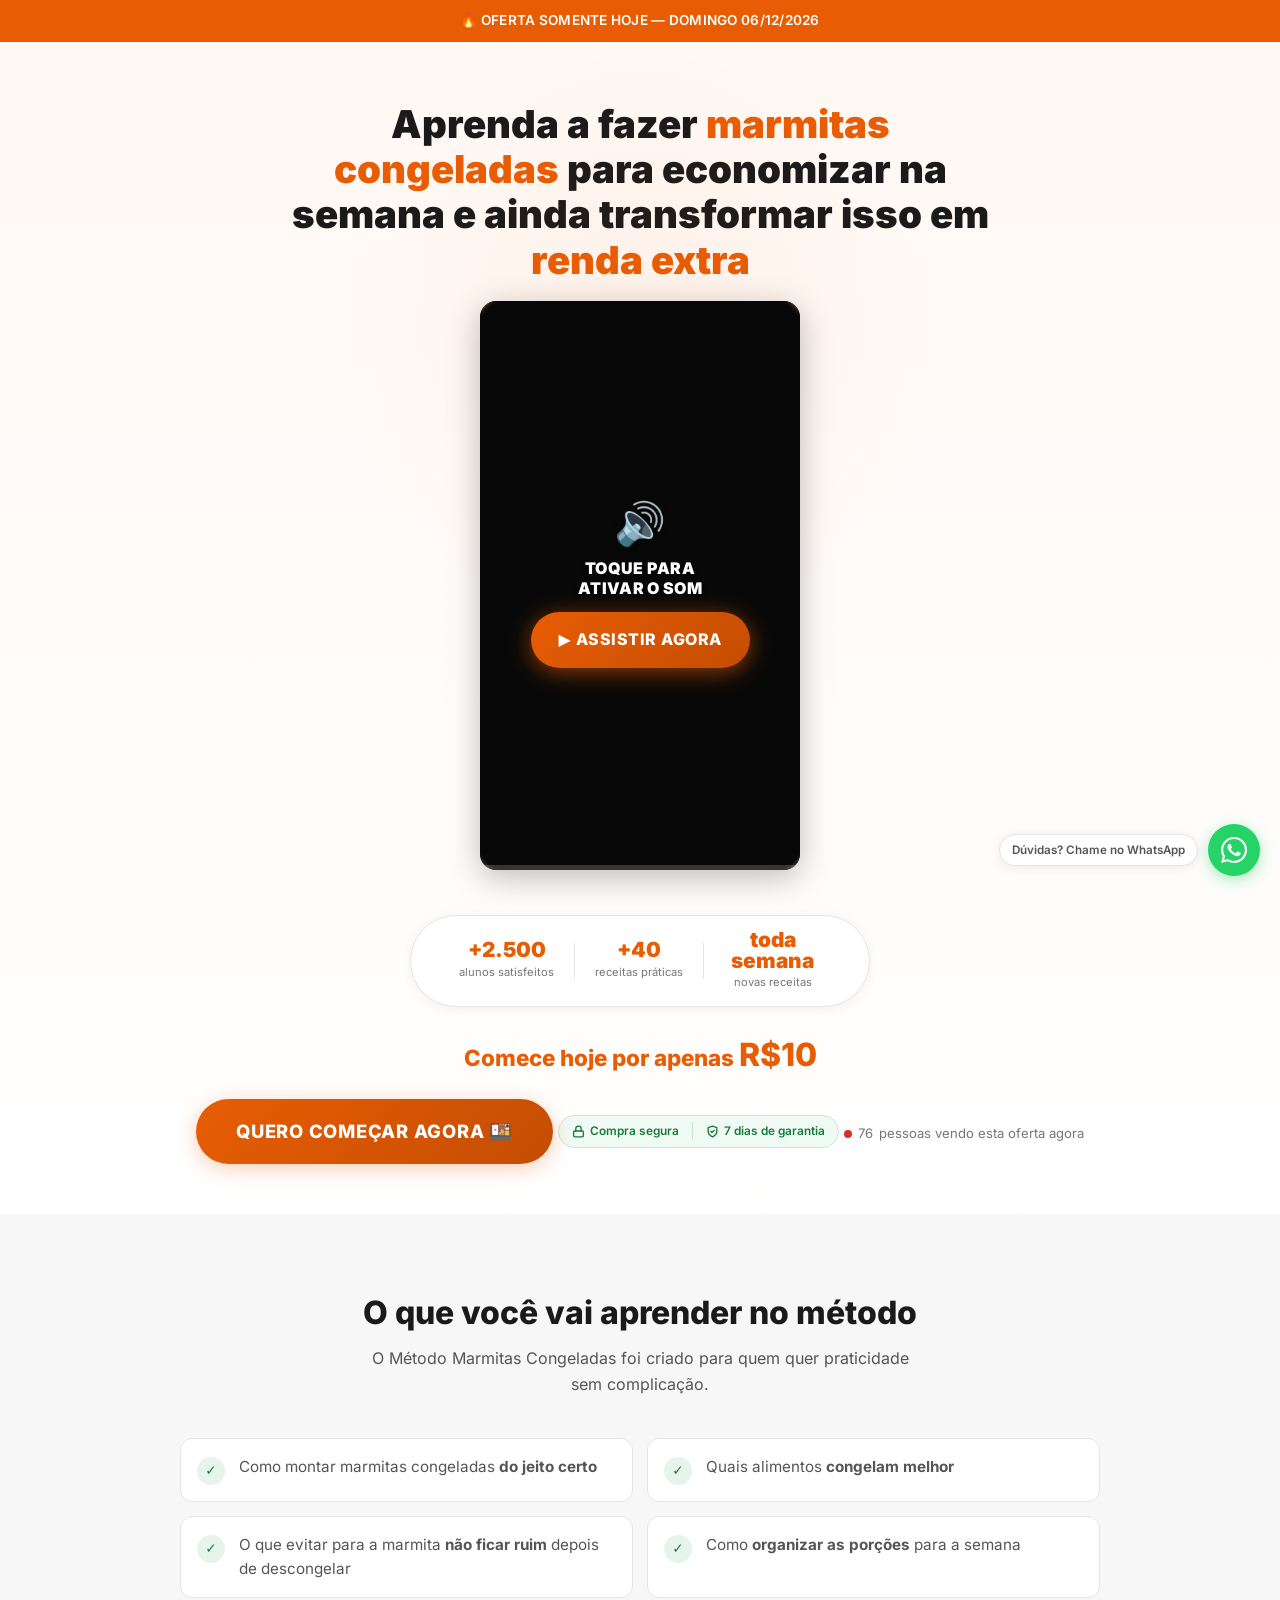
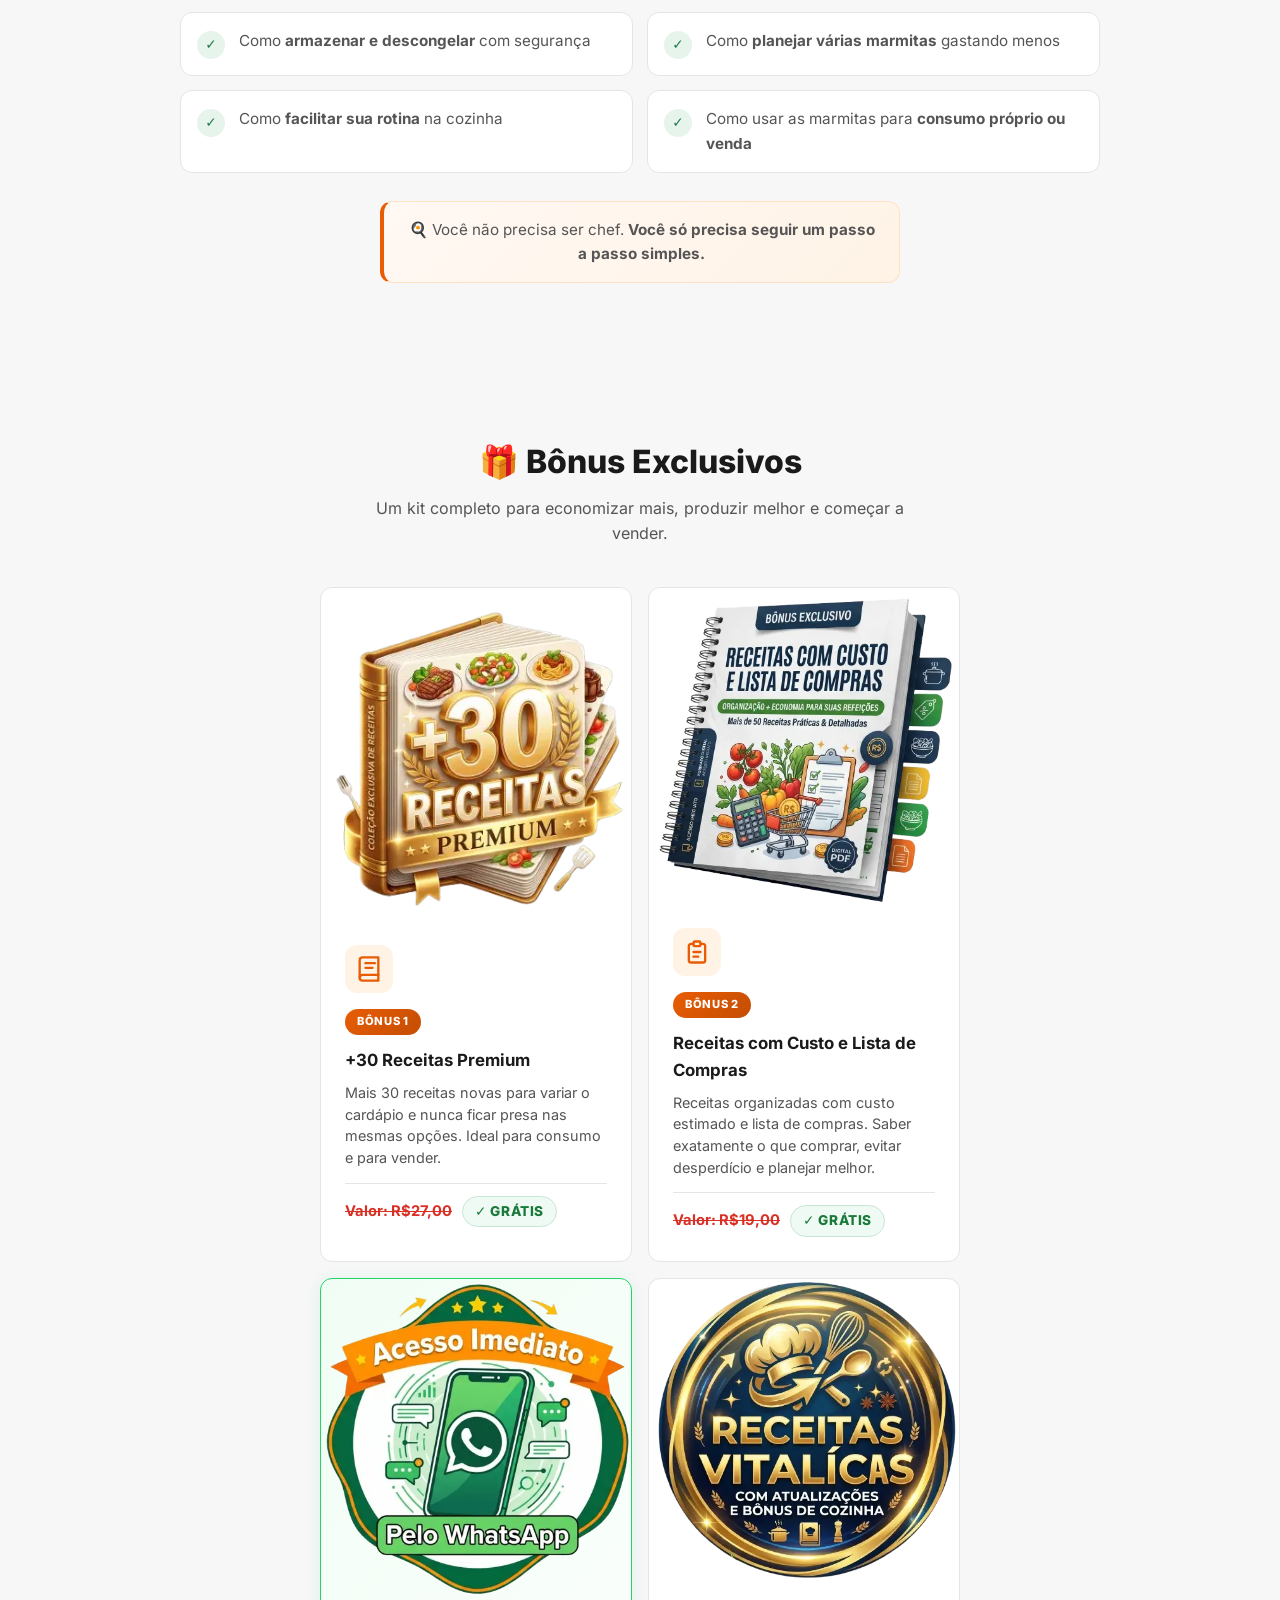
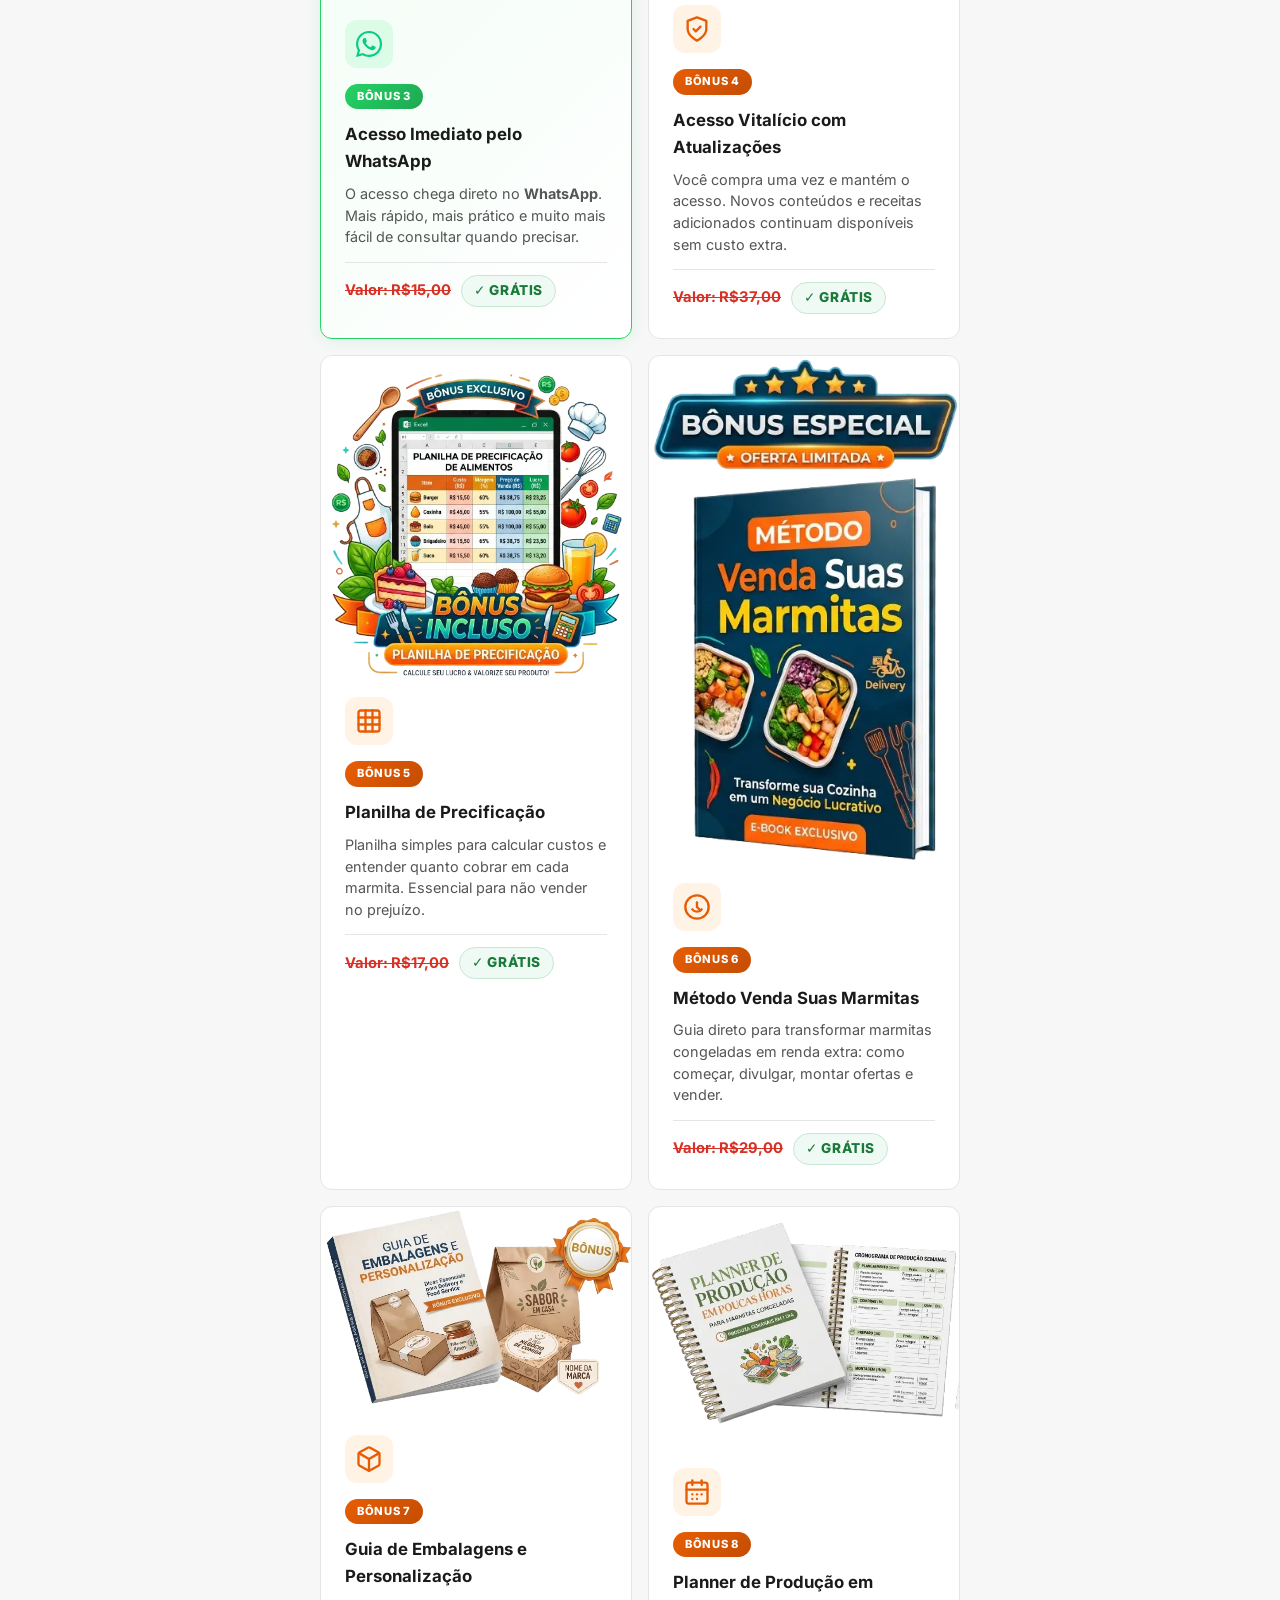
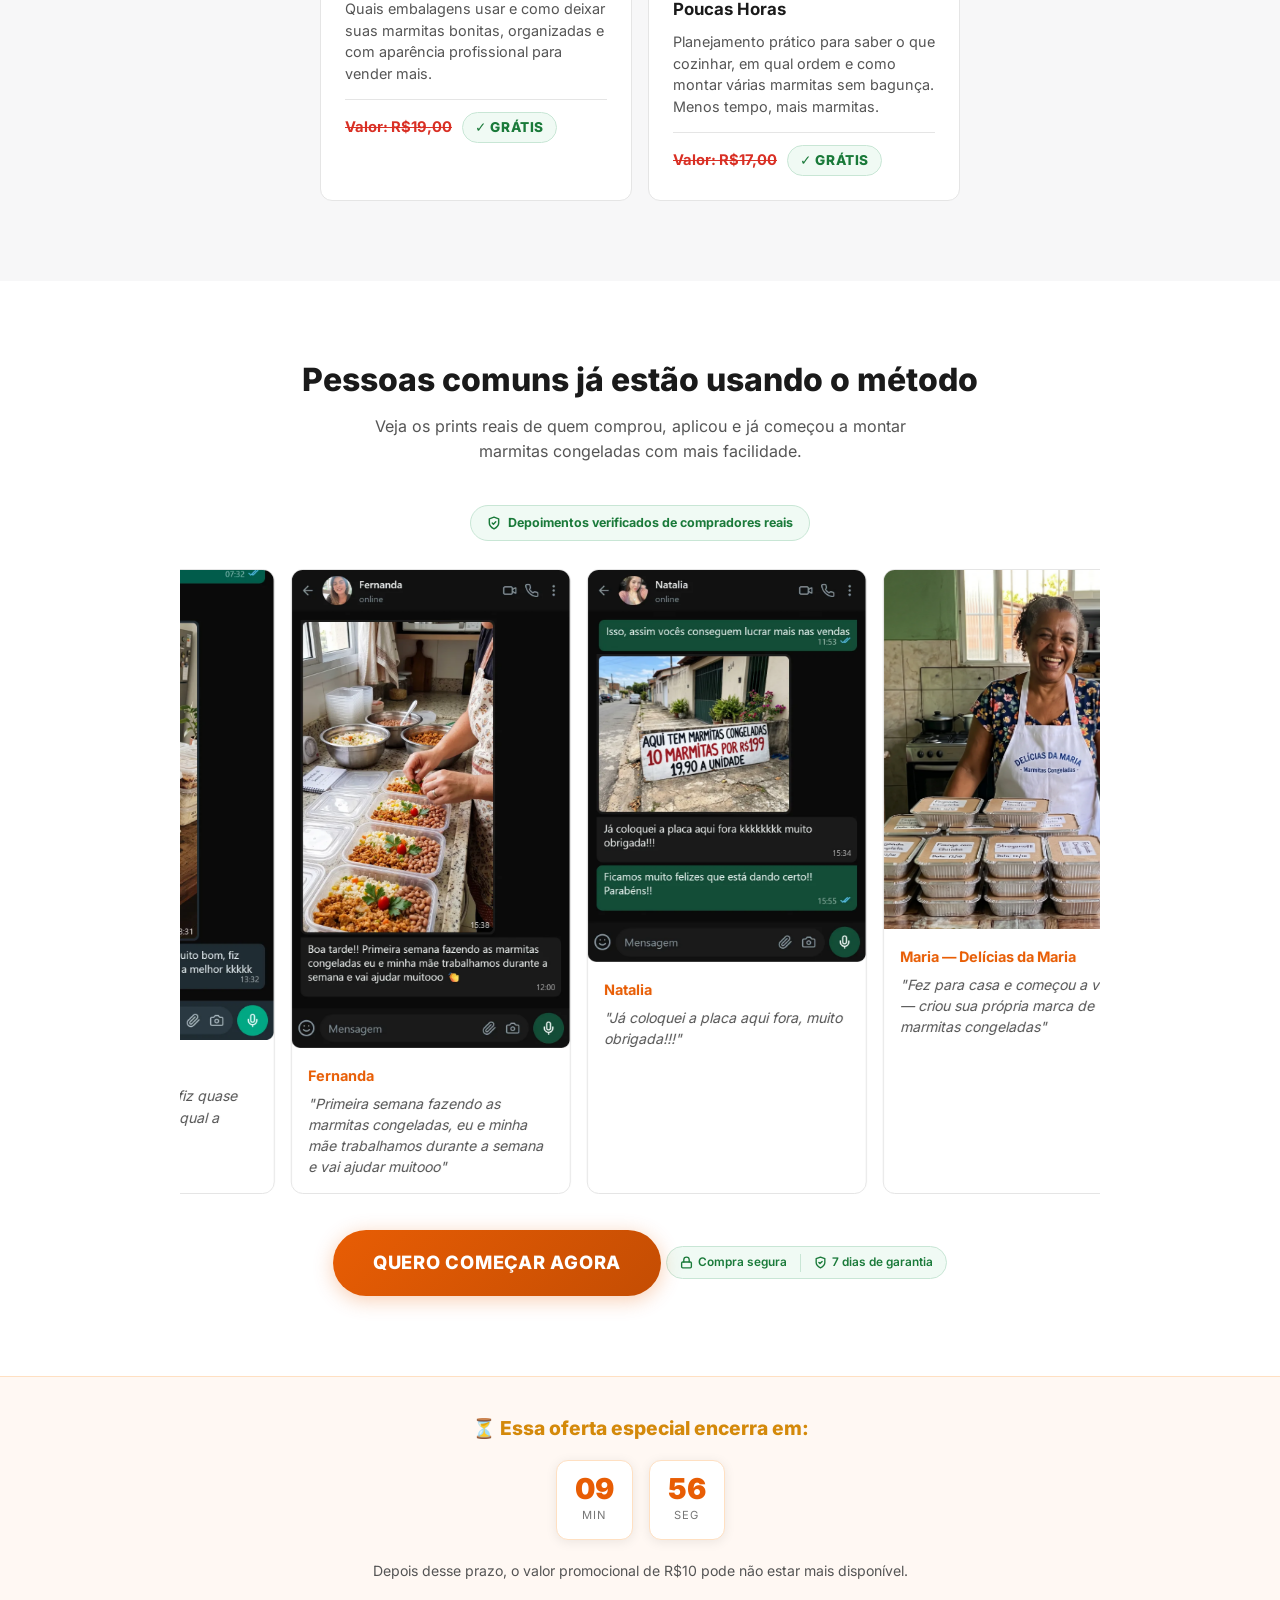
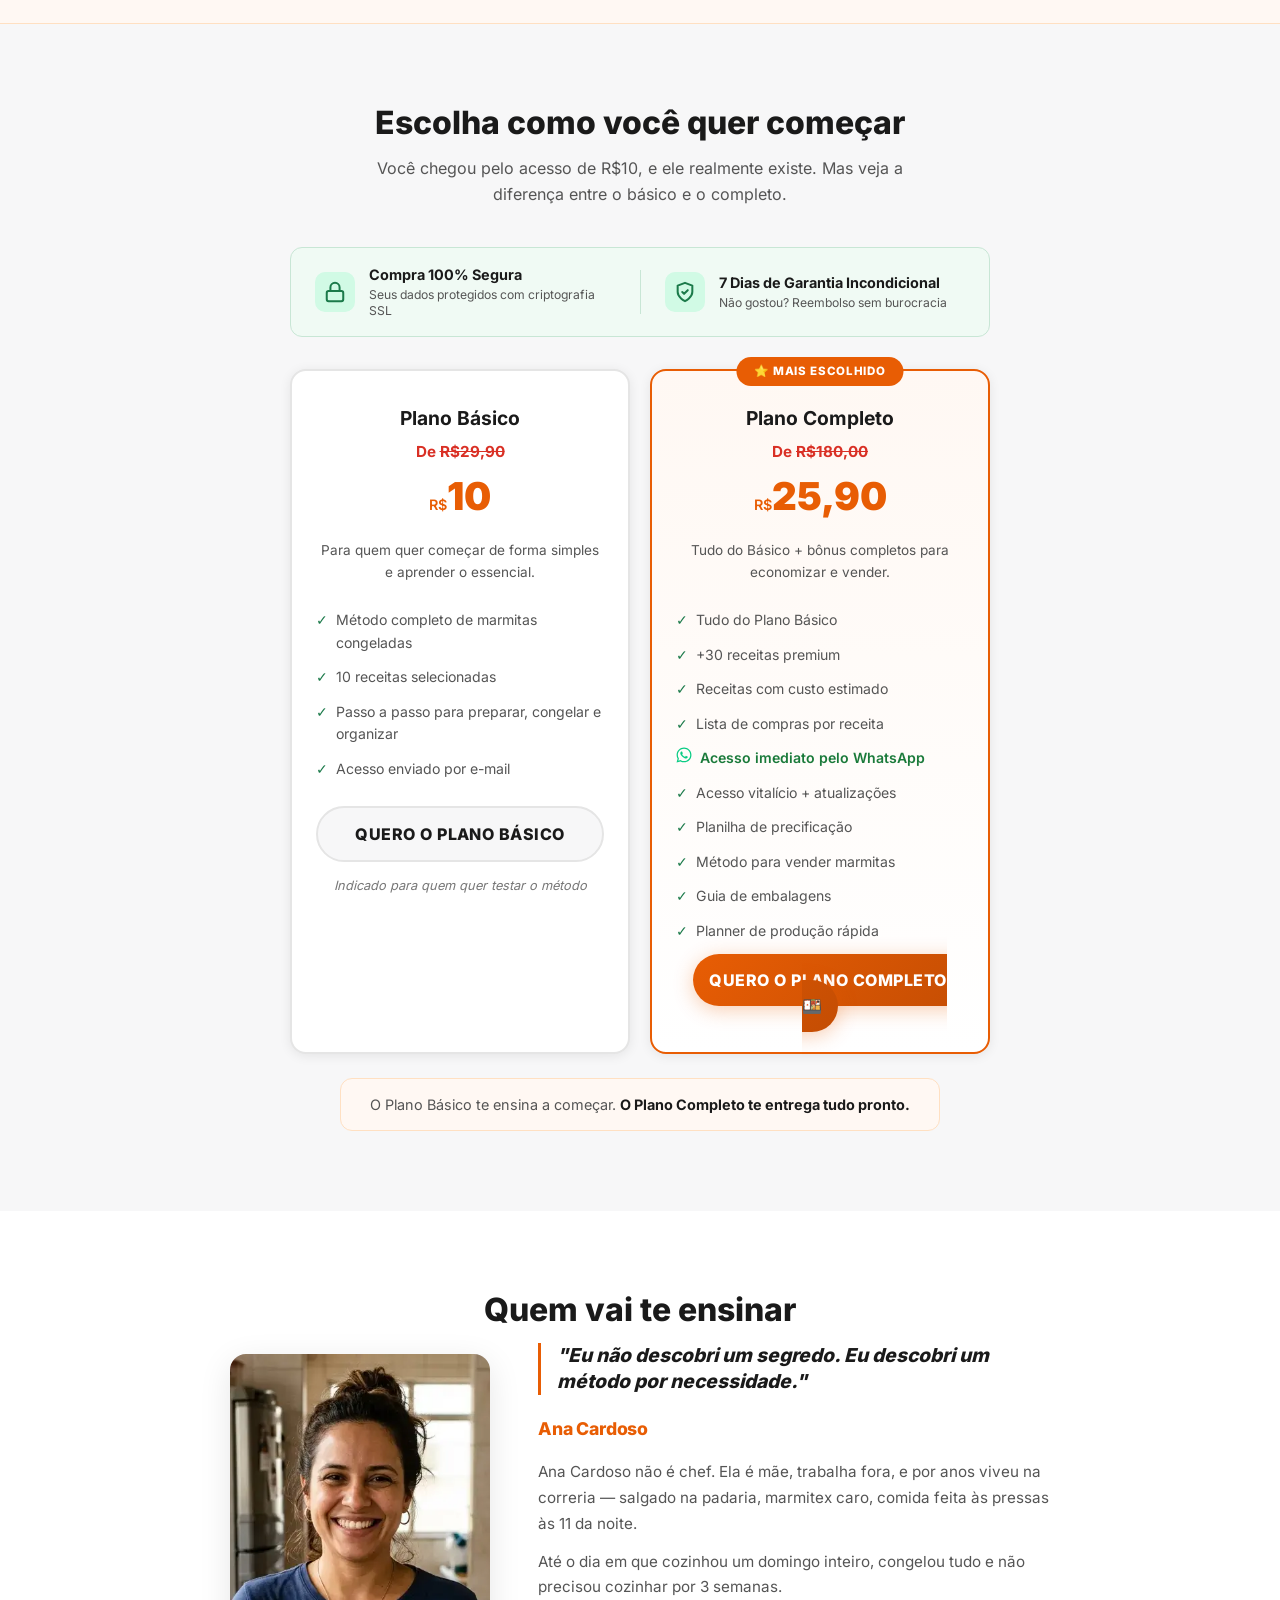
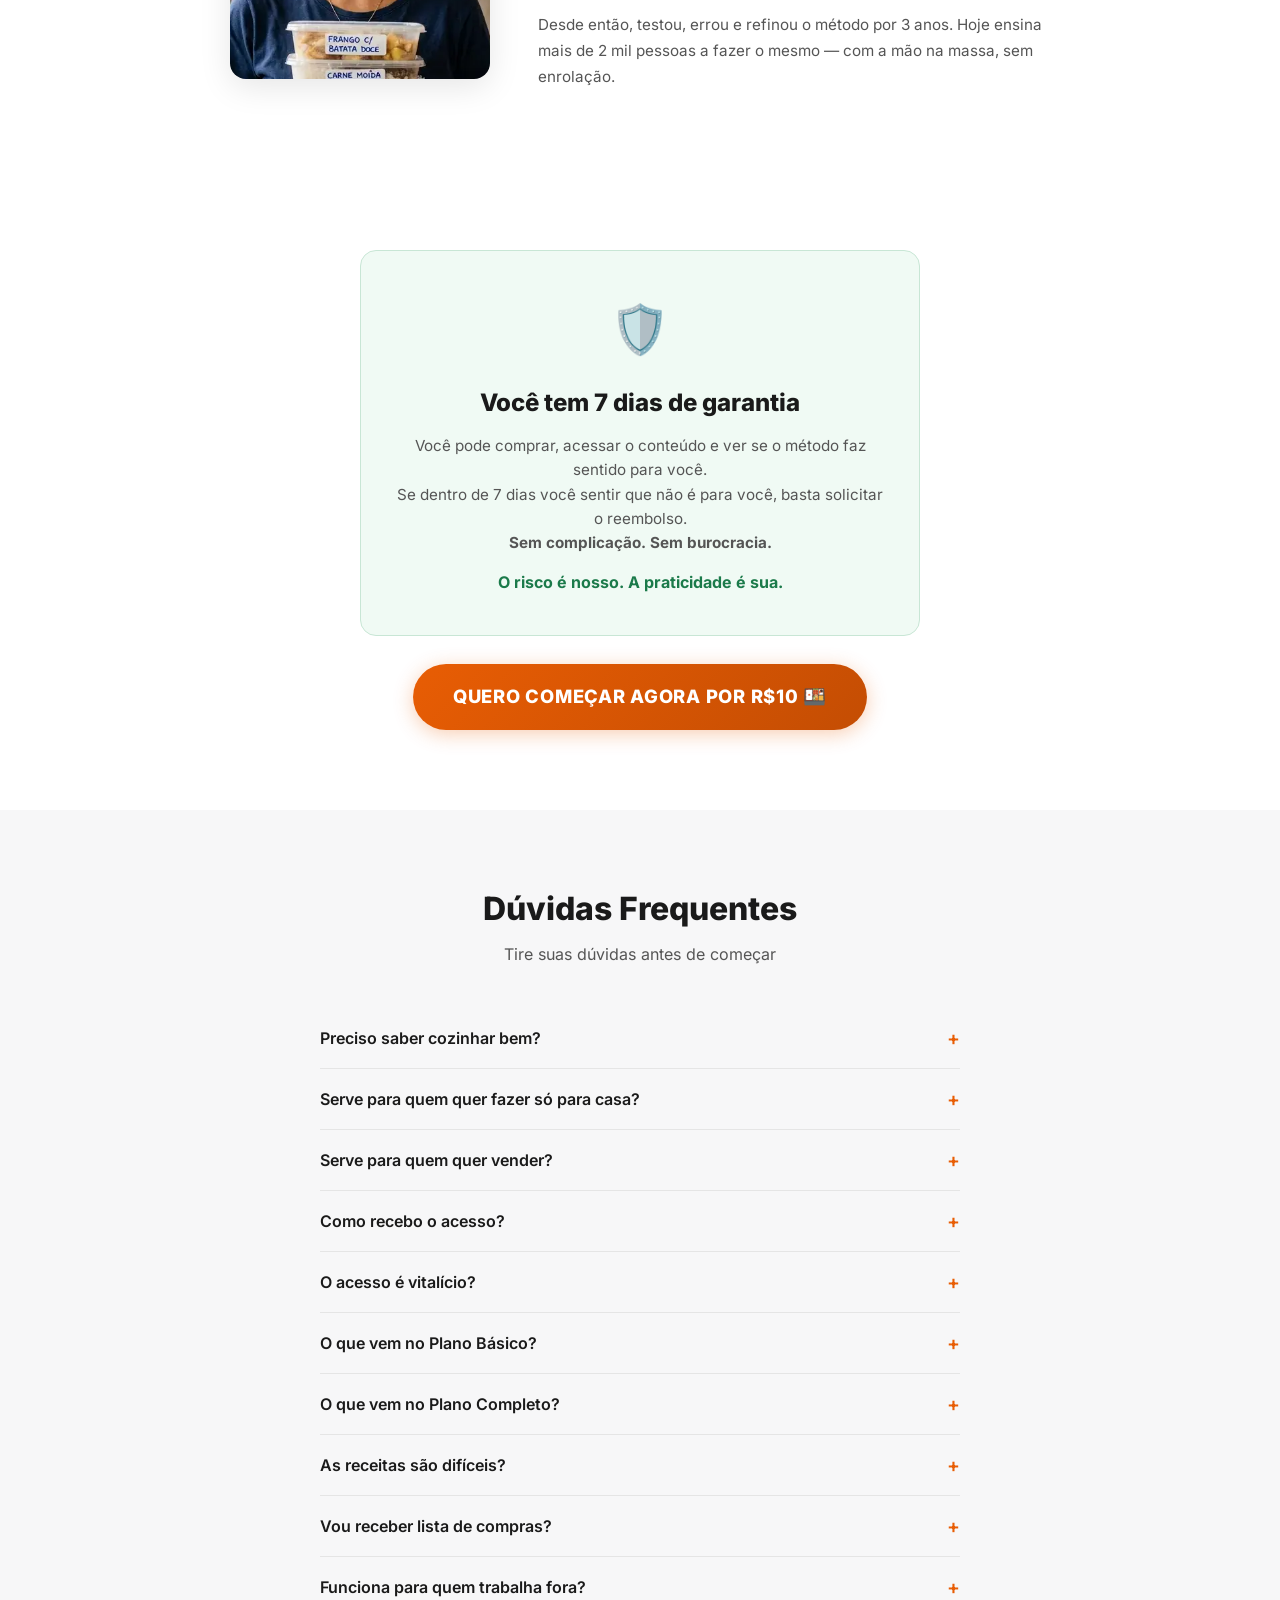
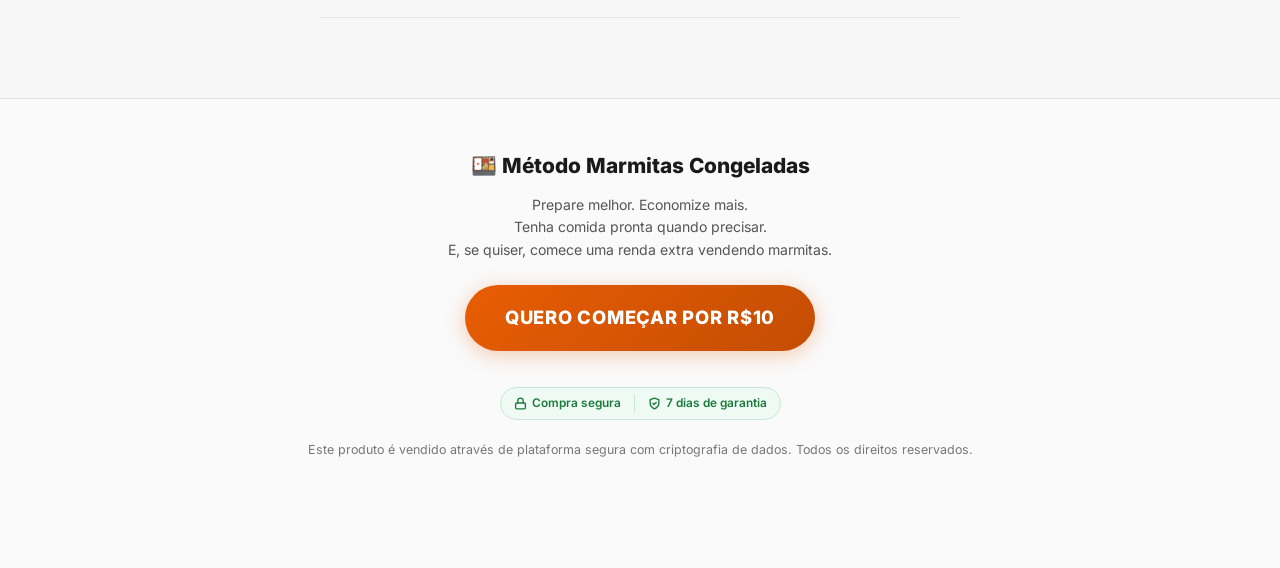
==== commit 461d8391: "Atualizando..." ====
--- a/index.html
+++ b/index.html
@@ -642,7 +642,7 @@
                         <li>Guia de embalagens</li>
                         <li>Planner de produção rápida</li>
                     </ul>
-                    <a href="#" id="btn-plano-completo" data-checkout="https://ggcheckout.app/checkout/v5/3YAqNOu7gvL5YdkQjIRK" class="plan-cta primary-btn">QUERO
+                    <a href="https://ggcheckout.app/checkout/v5/3YAqNOu7gvL5YdkQjIRK" id="btn-plano-completo" data-checkout="https://ggcheckout.app/checkout/v5/3YAqNOu7gvL5YdkQjIRK" class="plan-cta primary-btn" target="_blank" rel="noopener">QUERO
                         O PLANO COMPLETO 🍱</a>
                 </div>
 
@@ -894,13 +894,13 @@
             </div>
 
             <!-- CTAs -->
-            <a href="#" data-checkout="https://ggcheckout.app/checkout/v5/wPkgSVMGX1vbvclTBheY" class="modal-cta-yes" id="modal-yes">
+            <a href="https://ggcheckout.app/checkout/v5/wPkgSVMGX1vbvclTBheY" data-checkout="https://ggcheckout.app/checkout/v5/wPkgSVMGX1vbvclTBheY" class="modal-cta-yes" id="modal-yes" target="_blank" rel="noopener">
                 ✅ SIM! QUERO O PREMIUM — R$15,90
             </a>
-            <button class="modal-cta-no" id="btn-skip">
+            <a href="https://ggcheckout.app/checkout/v5/x4VptOWesCOvldSB4I2V" data-checkout="https://ggcheckout.app/checkout/v5/x4VptOWesCOvldSB4I2V" class="modal-cta-no" id="btn-skip" target="_blank" rel="noopener">
                 <span class="modal-cta-no-title">Continuar com o Plano Básico — R$10</span>
                 <span class="modal-cta-no-sub">sem os bônus extras</span>
-            </button>
+            </a>
         </div>
     </div>
 
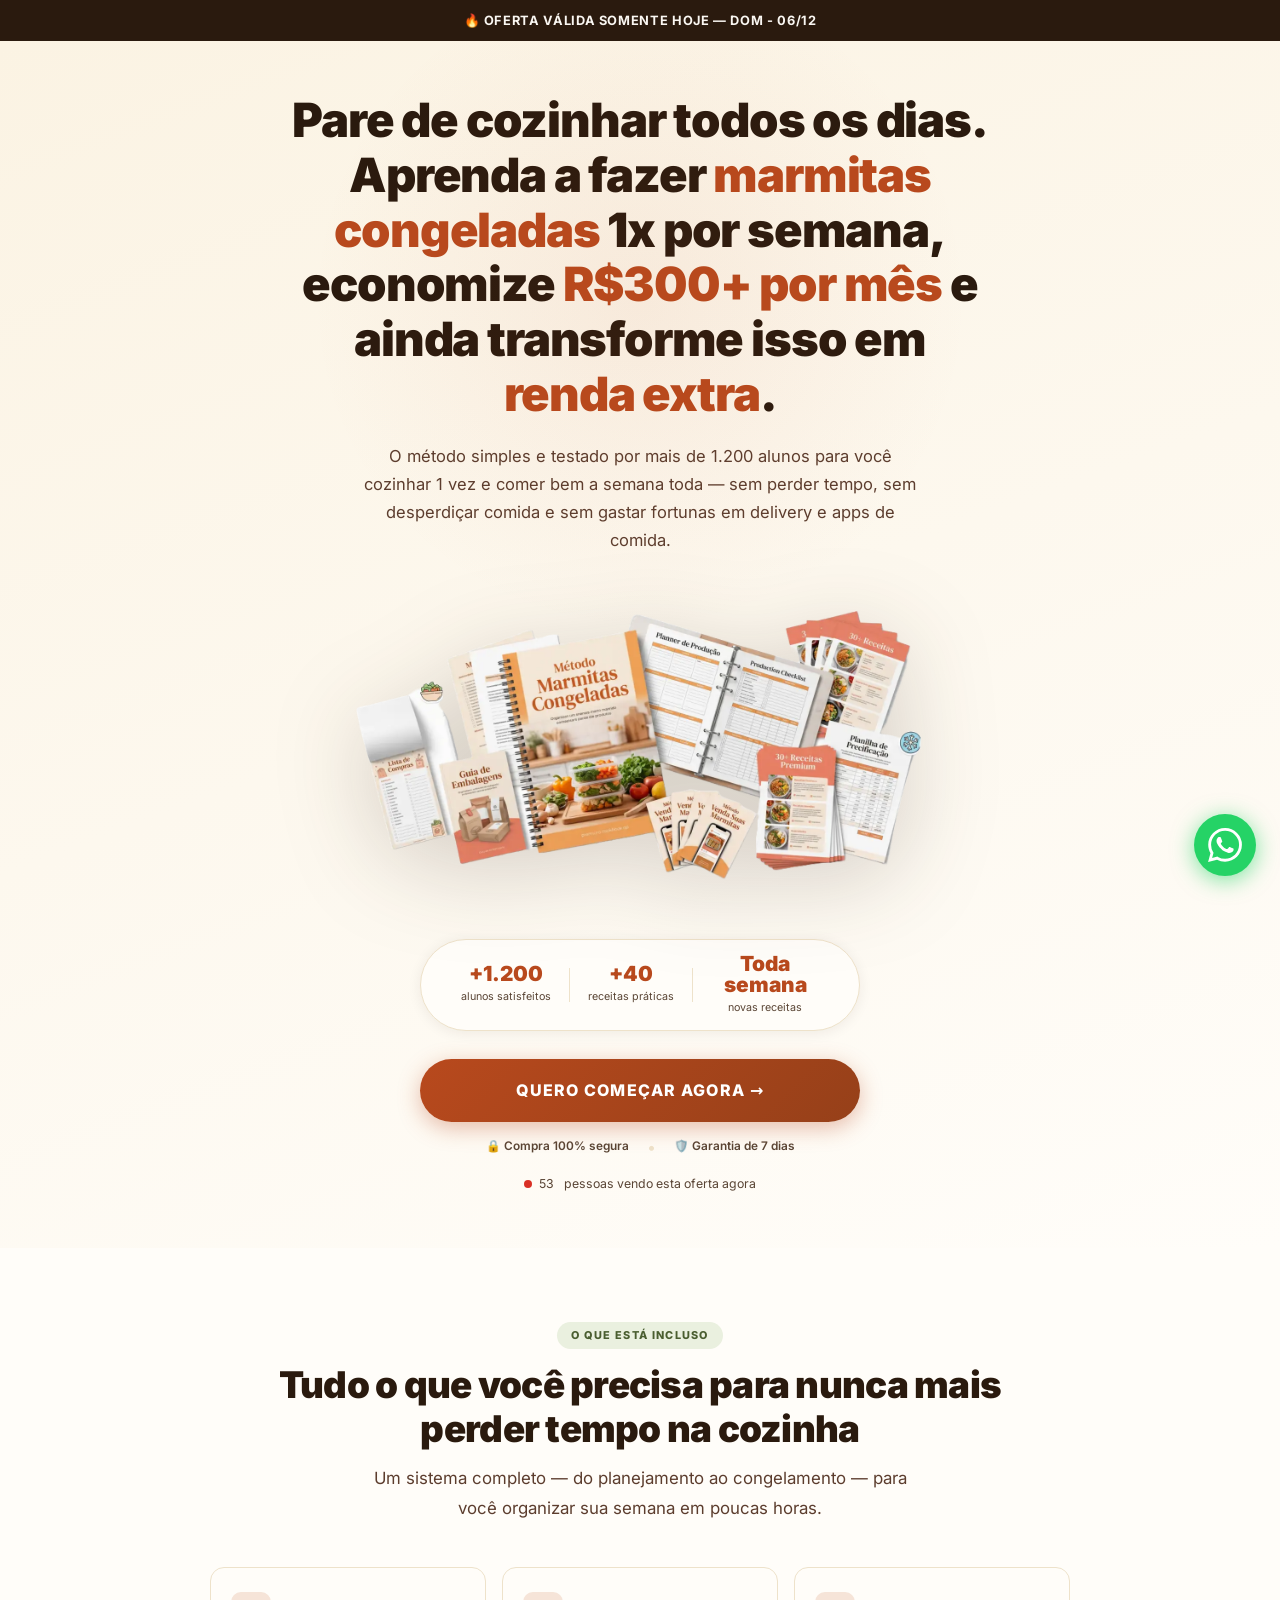
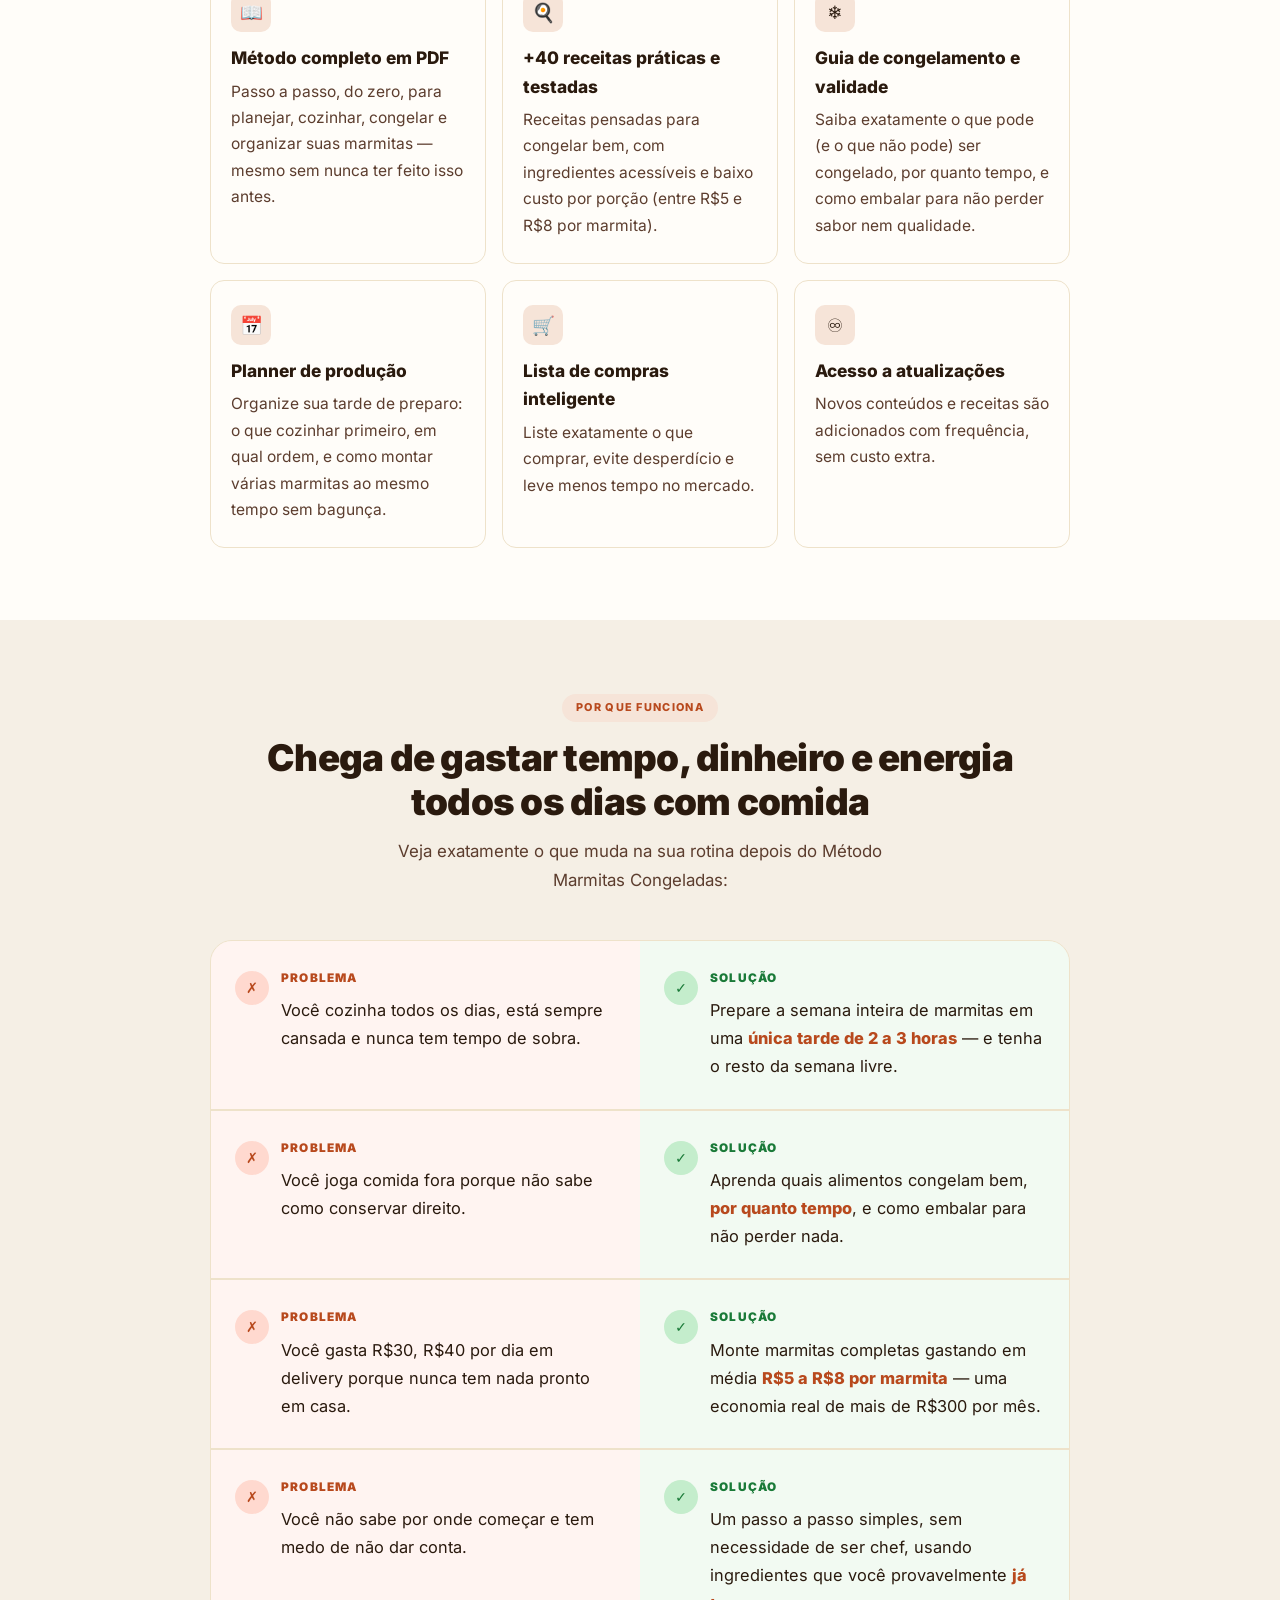
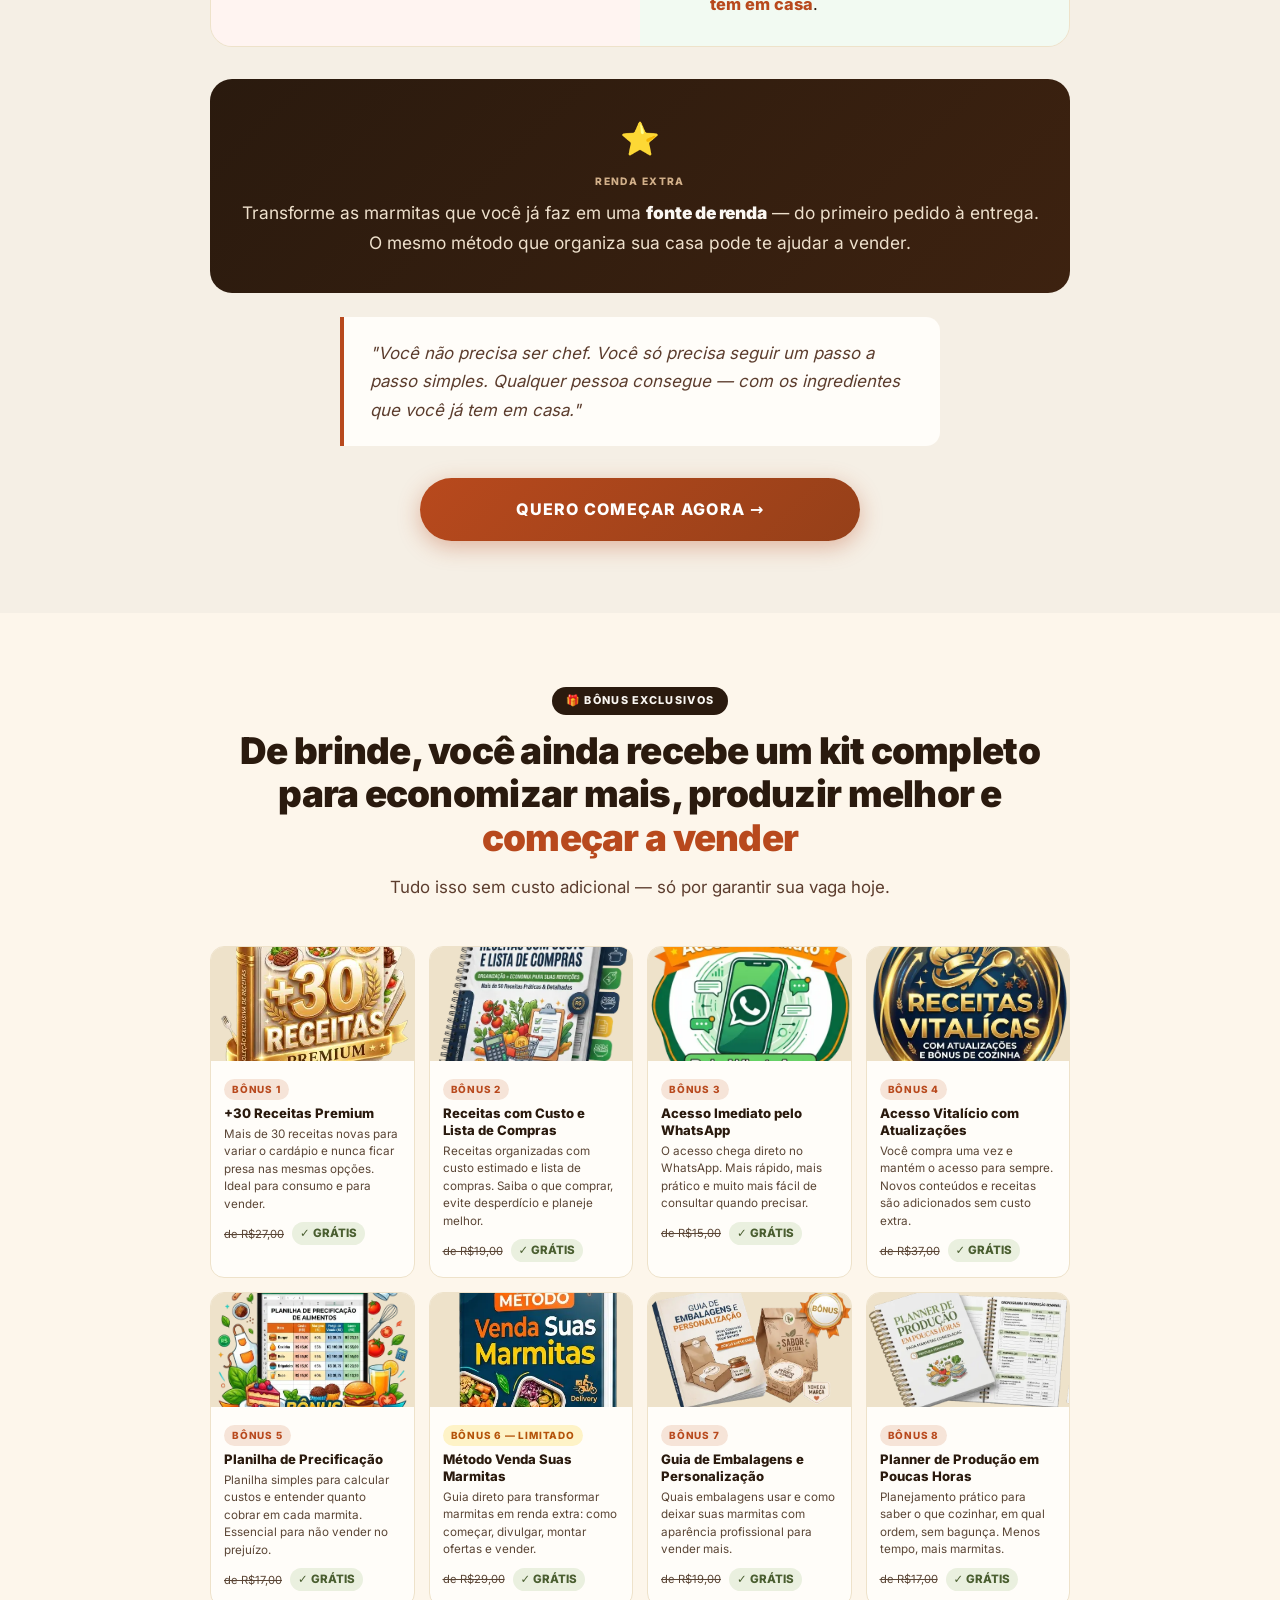
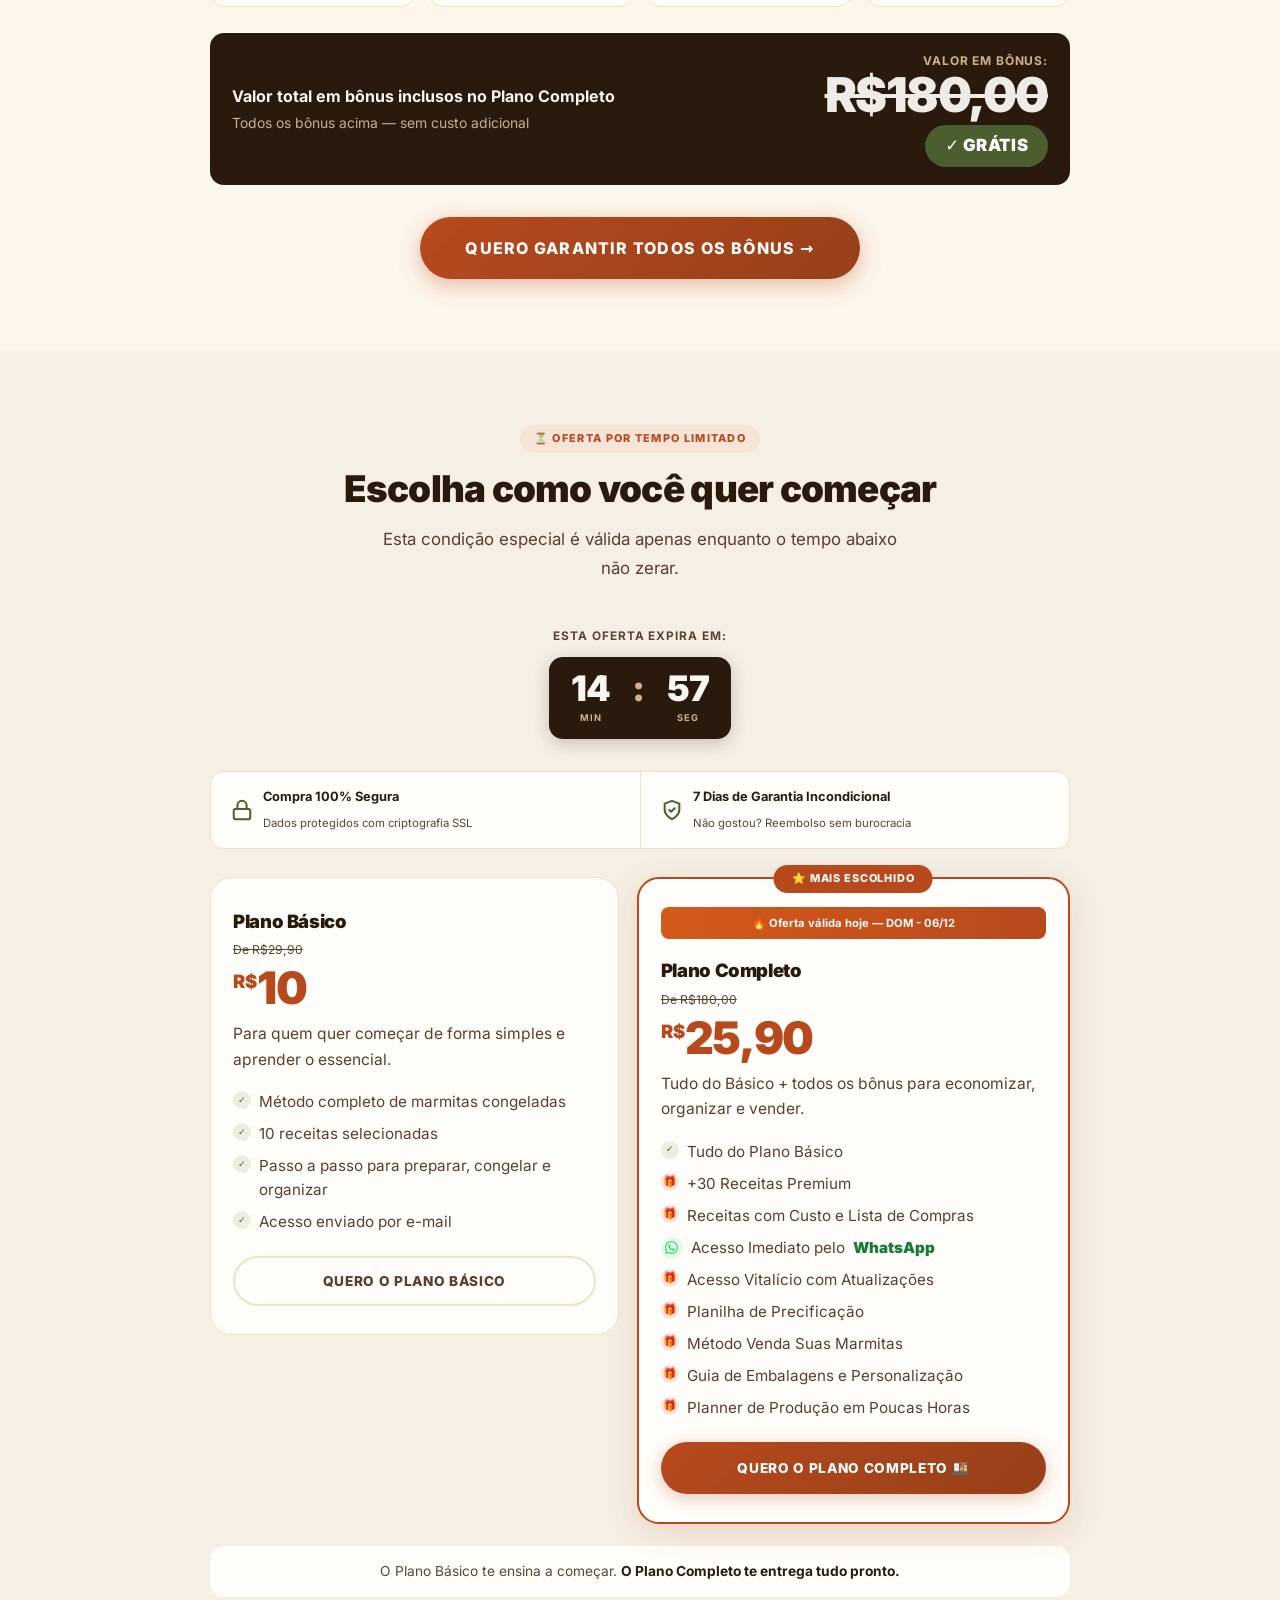
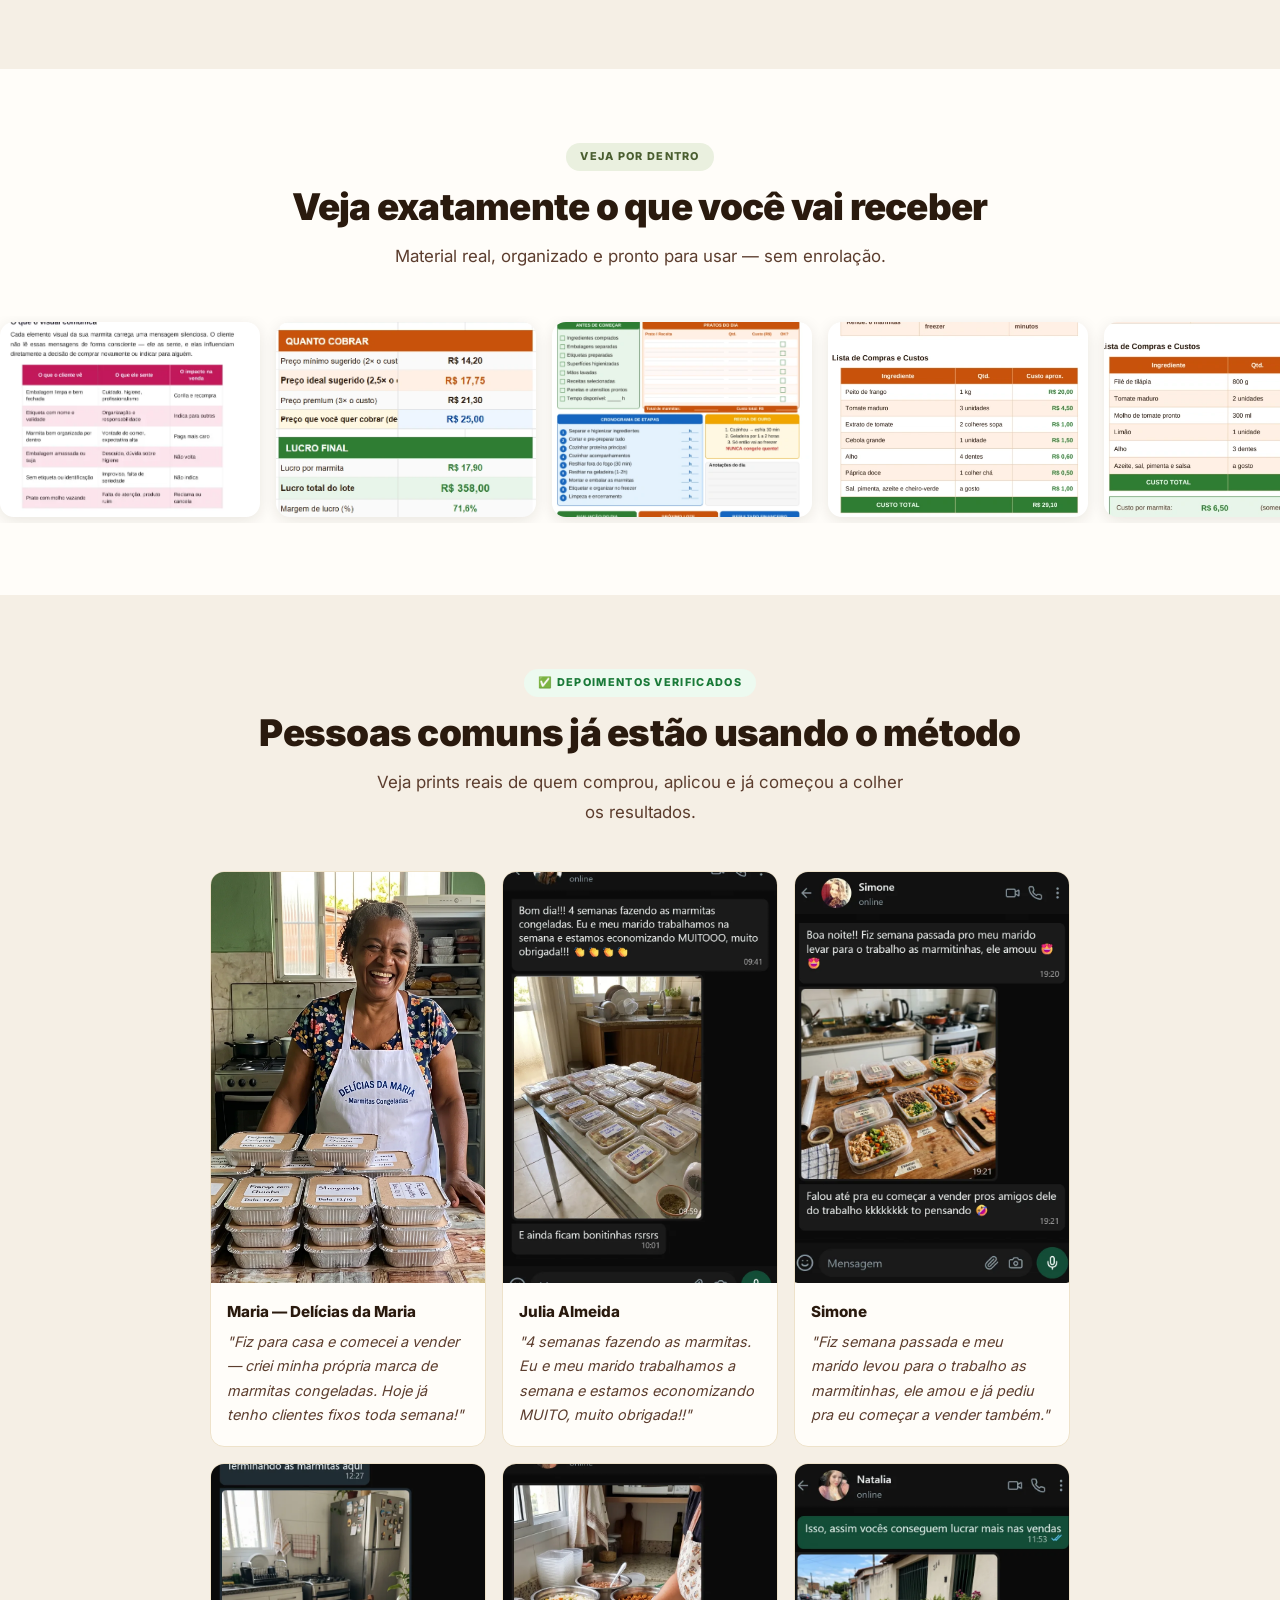
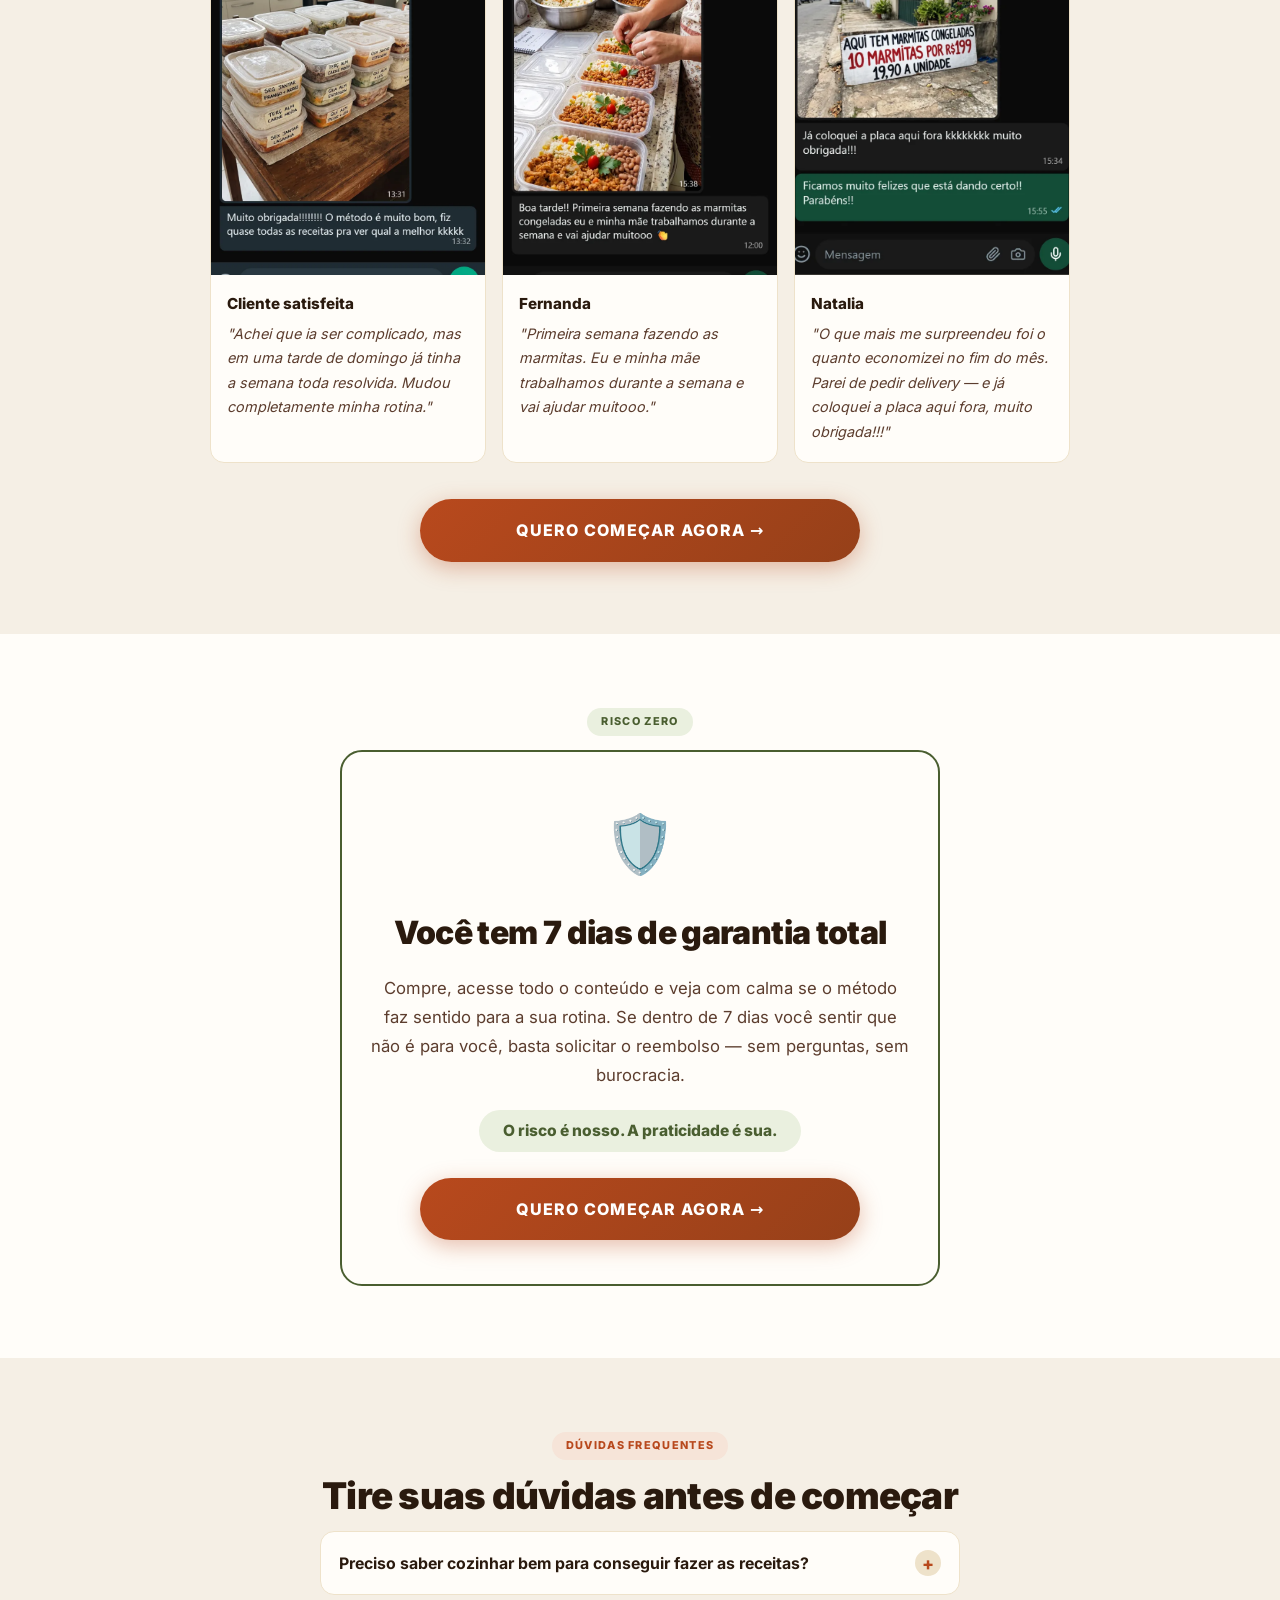
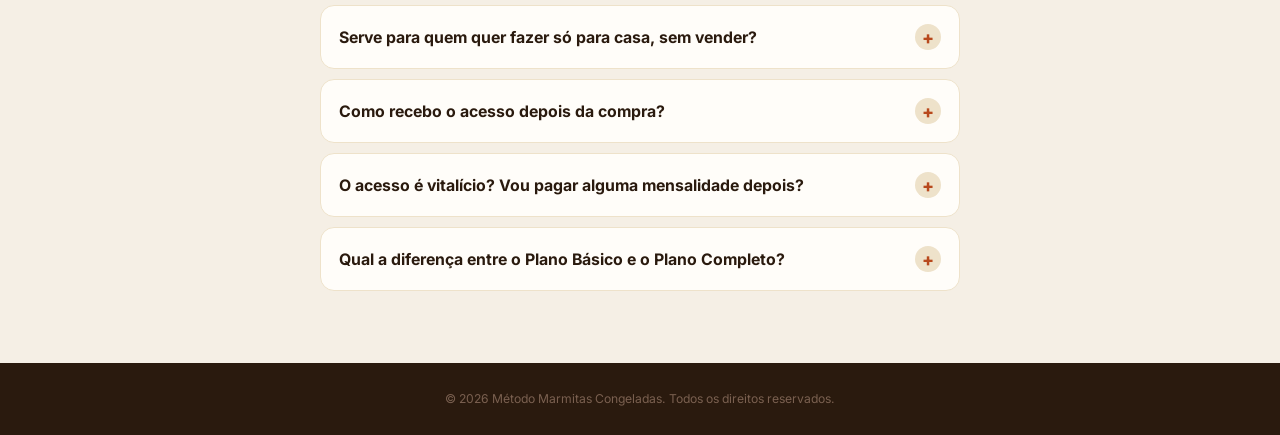
==== commit 70d049aa: "Lancar nova pagina com imagem ao inves de VSL" ====
--- a/index.html
+++ b/index.html
@@ -2,1022 +2,1232 @@
 <html lang="pt-BR">
 
 <head>
-    <meta charset="UTF-8">
-    <meta name="viewport" content="width=device-width,initial-scale=1">
-    <title>Método Marmitas Congeladas — Economize e Ganhe Renda Extra</title>
-    <meta name="description" content="Aprenda a fazer marmitas congeladas para economizar na semana e transformar isso em renda extra. Comece hoje por apenas R$10.">
-
-    <!-- DNS prefetch / preconnect para domínios externos -->
-    <link rel="dns-prefetch" href="https://ggcheckout.app">
-    <link rel="preconnect" href="https://cdn.utmify.com.br" crossorigin>
-    <link rel="dns-prefetch" href="https://cdn.utmify.com.br">
-
-    <!-- Preload das fontes críticas (latin — cobre todos os caracteres do português) -->
-    <link rel="preload" href="/fonts/inter-400-latin.woff2" as="font" type="font/woff2" crossorigin>
-    <link rel="preload" href="/fonts/inter-700-latin.woff2" as="font" type="font/woff2" crossorigin>
-    <link rel="preload" href="/fonts/inter-800-latin.woff2" as="font" type="font/woff2" crossorigin>
-    <link rel="preload" href="/fonts/inter-900-latin.woff2" as="font" type="font/woff2" crossorigin>
-
-    <!-- Critical CSS inline: renderiza o above-the-fold sem bloquear -->
-    <style>
-@font-face{font-family:'Inter';font-style:normal;font-weight:400;font-display:swap;src:url('/fonts/inter-400-latin.woff2') format('woff2');unicode-range:U+0000-00FF,U+0131,U+0152-0153,U+02BB-02BC,U+02C6,U+02DA,U+02DC,U+0304,U+0308,U+0329,U+2000-206F,U+20AC,U+2122,U+2191,U+2193,U+2212,U+2215,U+FEFF,U+FFFD}
-@font-face{font-family:'Inter';font-style:normal;font-weight:400;font-display:swap;src:url('/fonts/inter-400-latin-ext.woff2') format('woff2');unicode-range:U+0100-02BA,U+02BD-02C5,U+02C7-02CC,U+02CE-02D7,U+02DD-02FF,U+0304,U+0308,U+0329,U+1D00-1DBF,U+1E00-1E9F,U+1EF2-1EFF,U+2020,U+20A0-20AB,U+20AD-20C0,U+2113,U+2C60-2C7F,U+A720-A7FF}
-@font-face{font-family:'Inter';font-style:normal;font-weight:600;font-display:swap;src:url('/fonts/inter-600-latin.woff2') format('woff2');unicode-range:U+0000-00FF,U+0131,U+0152-0153,U+02BB-02BC,U+02C6,U+02DA,U+02DC,U+0304,U+0308,U+0329,U+2000-206F,U+20AC,U+2122,U+2191,U+2193,U+2212,U+2215,U+FEFF,U+FFFD}
-@font-face{font-family:'Inter';font-style:normal;font-weight:600;font-display:swap;src:url('/fonts/inter-600-latin-ext.woff2') format('woff2');unicode-range:U+0100-02BA,U+02BD-02C5,U+02C7-02CC,U+02CE-02D7,U+02DD-02FF,U+0304,U+0308,U+0329,U+1D00-1DBF,U+1E00-1E9F,U+1EF2-1EFF,U+2020,U+20A0-20AB,U+20AD-20C0,U+2113,U+2C60-2C7F,U+A720-A7FF}
-@font-face{font-family:'Inter';font-style:normal;font-weight:700;font-display:swap;src:url('/fonts/inter-700-latin.woff2') format('woff2');unicode-range:U+0000-00FF,U+0131,U+0152-0153,U+02BB-02BC,U+02C6,U+02DA,U+02DC,U+0304,U+0308,U+0329,U+2000-206F,U+20AC,U+2122,U+2191,U+2193,U+2212,U+2215,U+FEFF,U+FFFD}
-@font-face{font-family:'Inter';font-style:normal;font-weight:700;font-display:swap;src:url('/fonts/inter-700-latin-ext.woff2') format('woff2');unicode-range:U+0100-02BA,U+02BD-02C5,U+02C7-02CC,U+02CE-02D7,U+02DD-02FF,U+0304,U+0308,U+0329,U+1D00-1DBF,U+1E00-1E9F,U+1EF2-1EFF,U+2020,U+20A0-20AB,U+20AD-20C0,U+2113,U+2C60-2C7F,U+A720-A7FF}
-@font-face{font-family:'Inter';font-style:normal;font-weight:800;font-display:swap;src:url('/fonts/inter-800-latin.woff2') format('woff2');unicode-range:U+0000-00FF,U+0131,U+0152-0153,U+02BB-02BC,U+02C6,U+02DA,U+02DC,U+0304,U+0308,U+0329,U+2000-206F,U+20AC,U+2122,U+2191,U+2193,U+2212,U+2215,U+FEFF,U+FFFD}
-@font-face{font-family:'Inter';font-style:normal;font-weight:800;font-display:swap;src:url('/fonts/inter-800-latin-ext.woff2') format('woff2');unicode-range:U+0100-02BA,U+02BD-02C5,U+02C7-02CC,U+02CE-02D7,U+02DD-02FF,U+0304,U+0308,U+0329,U+1D00-1DBF,U+1E00-1E9F,U+1EF2-1EFF,U+2020,U+20A0-20AB,U+20AD-20C0,U+2113,U+2C60-2C7F,U+A720-A7FF}
-@font-face{font-family:'Inter';font-style:normal;font-weight:900;font-display:swap;src:url('/fonts/inter-900-latin.woff2') format('woff2');unicode-range:U+0000-00FF,U+0131,U+0152-0153,U+02BB-02BC,U+02C6,U+02DA,U+02DC,U+0304,U+0308,U+0329,U+2000-206F,U+20AC,U+2122,U+2191,U+2193,U+2212,U+2215,U+FEFF,U+FFFD}
-@font-face{font-family:'Inter';font-style:normal;font-weight:900;font-display:swap;src:url('/fonts/inter-900-latin-ext.woff2') format('woff2');unicode-range:U+0100-02BA,U+02BD-02C5,U+02C7-02CC,U+02CE-02D7,U+02DD-02FF,U+0304,U+0308,U+0329,U+1D00-1DBF,U+1E00-1E9F,U+1EF2-1EFF,U+2020,U+20A0-20AB,U+20AD-20C0,U+2113,U+2C60-2C7F,U+A720-A7FF}
-*,*::before,*::after{box-sizing:border-box;margin:0;padding:0}
-:root{--primary:#e85d04;--primary-dark:#c44d03;--bg:#ffffff;--bg-alt:#f7f7f8;--bg-card:#ffffff;--bg-card-border:#e5e5e5;--text:#1a1a1a;--text-muted:#555;--text-light:#777;--red:#d93025;--radius:12px}
-html{scroll-behavior:smooth;-webkit-text-size-adjust:100%;overflow-x:hidden}
-body{font-family:'Inter',system-ui,sans-serif;background:var(--bg);color:var(--text);line-height:1.6;overflow-x:hidden;-webkit-font-smoothing:antialiased}
-img{max-width:100%;height:auto;display:block}a{text-decoration:none;color:inherit}button{font-family:inherit;cursor:pointer;border:none}
-.container{max-width:960px;margin:0 auto;padding:0 20px}
-.topbar{background:var(--primary);color:#fff;text-align:center;padding:10px 16px;font-size:.85rem;font-weight:600;letter-spacing:.02em;position:relative;z-index:50}
-.topbar span{animation:pulse-text 2s infinite}
-@keyframes pulse-text{0%,100%{opacity:1}50%{opacity:.7}}
-.cta-btn{display:inline-flex;align-items:center;justify-content:center;gap:8px;background:linear-gradient(135deg,#e85d04,#c44d03);color:#fff;font-size:1.15rem;font-weight:800;padding:18px 40px;border-radius:60px;text-transform:uppercase;letter-spacing:.04em;transition:transform .2s,box-shadow .2s;box-shadow:0 4px 20px rgba(232,93,4,.3);position:relative;overflow:hidden}
-.cta-btn::after{content:'';position:absolute;top:-50%;left:0;width:40%;height:200%;background:linear-gradient(90deg,transparent,rgba(255,255,255,.3),transparent);transform:translateX(-150%) skewX(-20deg);animation:shine 3s infinite}
-@keyframes shine{0%{transform:translateX(-150%) skewX(-20deg)}100%{transform:translateX(350%) skewX(-20deg)}}
-.cta-btn:hover{transform:translateY(-2px) scale(1.03);box-shadow:0 6px 28px rgba(232,93,4,.4)}
-.cta-sub{text-align:center;font-size:.82rem;color:var(--text-light);margin-top:10px}
-.hero{padding:60px 0 50px;text-align:center;position:relative;background:linear-gradient(180deg,#fff8f3 0%,#fff 100%)}
-.hero::before{content:'';position:absolute;top:0;left:50%;transform:translateX(-50%);width:600px;height:600px;background:radial-gradient(circle,rgba(232,93,4,.06) 0%,transparent 70%);pointer-events:none}
-.hero-badge{display:inline-block;background:#fff3e6;color:var(--primary);padding:6px 18px;border-radius:30px;font-size:.8rem;font-weight:700;margin-bottom:20px;border:1px solid #ffe0c2}
-.hero h1{font-size:clamp(1.65rem,5vw,2.6rem);font-weight:900;line-height:1.18;margin-bottom:18px;max-width:700px;margin-left:auto;margin-right:auto;color:var(--text)}
-.hero h1 .highlight{color:var(--primary)}
-.hero p.subtitle{font-size:1.05rem;color:var(--text-muted);max-width:580px;margin:0 auto 12px;line-height:1.6}
-.hero .price-tag{font-size:1.4rem;font-weight:800;color:var(--primary);margin:22px 0 18px}
-.hero .price-tag span{font-size:2rem}
-.hero-stats{display:flex;align-items:center;justify-content:center;gap:0;margin:10px auto 0;background:#fff;border:1px solid #e5e5e5;border-radius:60px;padding:14px 28px;max-width:460px;box-shadow:0 2px 12px rgba(0,0,0,.06)}
-.hero-stat{display:flex;flex-direction:column;align-items:center;padding:0 20px}
-.hero-stat-num{font-size:1.3rem;font-weight:900;color:var(--primary);line-height:1}
-.hero-stat-label{font-size:.7rem;color:var(--text-light);margin-top:3px;white-space:nowrap}
-.hero-stat-divider{width:1px;height:36px;background:#e5e5e5;flex-shrink:0}
-.viewers{display:inline-flex;align-items:center;gap:6px;font-size:.82rem;color:var(--text-light);margin-top:14px}
-.viewers .dot{width:8px;height:8px;background:var(--red);border-radius:50%;animation:blink 1.5s infinite}
-@keyframes blink{0%,100%{opacity:1}50%{opacity:.3}}
-.vsl-wrap{margin:6px auto 24px;max-width:320px;width:100%}.vsl-top-label{display:flex;align-items:center;justify-content:center;gap:5px;font-size:.73rem;font-weight:700;color:var(--primary);margin-bottom:9px;letter-spacing:.02em}.vsl-live-dot{width:7px;height:7px;background:#d93025;border-radius:50%;animation:blink 1.5s infinite;flex-shrink:0}.vsl-progress-wrap{position:absolute;bottom:0;left:0;right:0;height:5px;background:rgba(255,255,255,.18);overflow:hidden;z-index:10}.vsl-progress-fill{height:100%;background:linear-gradient(90deg,#e85d04,#ff8c38);border-radius:2px;width:0;will-change:width}.vsl-video-box{aspect-ratio:9/16;background:#111;border-radius:16px;overflow:hidden;position:relative;cursor:pointer;box-shadow:0 8px 32px rgba(0,0,0,.25);contain:layout style paint;-webkit-transform:translateZ(0);transform:translateZ(0)}.vsl-video-box video{width:100%;height:100%;object-fit:cover;display:block;border-radius:16px}.vsl-sound-btn{position:absolute;bottom:14px;left:50%;transform:translateX(-50%);background:rgba(0,0,0,.65);color:#fff;padding:7px 16px;border-radius:20px;font-size:.68rem;font-weight:700;display:flex;align-items:center;gap:5px;backdrop-filter:blur(6px);-webkit-backdrop-filter:blur(6px);animation:float-vsl 2.5s ease-in-out infinite;white-space:nowrap;pointer-events:none;letter-spacing:.01em}.vsl-sound-btn.hidden{display:none}.vsl-replay-ov{position:absolute;inset:0;background:rgba(0,0,0,.55);display:none;flex-direction:column;align-items:center;justify-content:center;gap:10px;color:#fff;font-weight:700;font-size:.88rem;border-radius:16px}.vsl-replay-ov.show{display:flex}.vsl-replay-circle{width:58px;height:58px;border-radius:50%;border:3px solid rgba(255,255,255,.9);display:flex;align-items:center;justify-content:center;font-size:1.5rem;flex-shrink:0}.vsl-pinit{position:absolute;inset:0;background:rgba(0,0,0,.52);display:none;flex-direction:column;align-items:center;justify-content:center;border-radius:16px;backdrop-filter:blur(2px);-webkit-backdrop-filter:blur(2px);z-index:5}.vsl-pinit-inner{display:flex;flex-direction:column;align-items:center;gap:14px;padding:16px 12px;text-align:center}.vsl-pinit-icon{font-size:2.6rem;line-height:1;animation:pulse-play 1.5s ease-in-out infinite;filter:drop-shadow(0 2px 8px rgba(0,0,0,.5))}.vsl-pinit-title{font-size:1rem;font-weight:900;color:#fff;line-height:1.25;letter-spacing:.02em;text-shadow:0 2px 8px rgba(0,0,0,.6)}.vsl-pinit-btn{background:linear-gradient(135deg,#e85d04,#c44d03);color:#fff;padding:15px 28px;border-radius:40px;font-size:1rem;font-weight:800;letter-spacing:.03em;box-shadow:0 4px 22px rgba(232,93,4,.6);animation:pulse-btn 1.8s ease-in-out infinite;white-space:nowrap;display:flex;align-items:center;gap:7px}.vsl-bar-label{text-align:center;font-size:.68rem;color:#777;margin-top:7px;font-weight:600;min-height:14px}@keyframes float-vsl{0%,100%{transform:translateX(-50%) translateY(0)}50%{transform:translateX(-50%) translateY(-3px)}}@keyframes pulse-play{0%,100%{transform:scale(1)}50%{transform:scale(1.08)}}@keyframes pulse-btn{0%,100%{transform:scale(1)}50%{transform:scale(1.06)}}
-@media(max-width:640px){.hero{padding:20px 0 22px}.hero-badge{margin-bottom:10px;font-size:.72rem;padding:4px 14px}.hero h1{font-size:1.45rem;margin-bottom:10px;line-height:1.22}.hero .price-tag{font-size:1.1rem;margin:10px 0}.hero .price-tag span{font-size:1.6rem}.hero-stats{margin:4px auto 0;padding:14px 10px;max-width:96vw;background:linear-gradient(135deg,#fff8f3,#fff);border-color:#ffe0c2;box-shadow:0 2px 18px rgba(232,93,4,.12)}.hero-stat{padding:0 10px}.hero-stat-num{font-size:1.2rem}.hero-stat-label{font-size:.72rem;white-space:normal;text-align:center;line-height:1.2}.hero-stat-divider{height:40px;background:#ffe0c2}.cta-sub{margin-top:6px;font-size:.74rem}.viewers{margin-top:8px}.vsl-wrap{max-width:min(265px,74vw);margin:4px auto 18px}}
-    </style>
-
-    <!-- CSS completo carregado de forma assíncrona (não bloqueia renderização) -->
-    <link rel="preload" href="style.css" as="style" onload="this.onload=null;this.rel='stylesheet'">
-    <noscript><link rel="stylesheet" href="style.css"></noscript>
-
-    <!-- Utmify Pixel -->
-    <script>
-        window.pixelId = "6a25ba030b67b6497b7dfa98";
-        var a = document.createElement("script");
-        a.setAttribute("async", "");
-        a.setAttribute("defer", "");
-        a.setAttribute("src", "https://cdn.utmify.com.br/scripts/pixel/pixel.js");
-        document.head.appendChild(a);
-    </script>
-
-    <!-- Utmify UTMs -->
-    <script
-        src="https://cdn.utmify.com.br/scripts/utms/latest.js"
-        data-utmify-prevent-xcod-sck
-        data-utmify-prevent-subids
-        async
-        defer
-    ></script>
+  <meta charset="UTF-8">
+  <meta name="viewport" content="width=device-width,initial-scale=1">
+  <title>Método Marmitas Congeladas — Pare de Cozinhar Todo Dia</title>
+  <meta name="description" content="Aprenda a fazer marmitas congeladas 1x por semana, economize R$300+ por mês e ainda transforme isso em renda extra. +1.200 alunos satisfeitos.">
+
+  <!-- Preconnect -->
+  <link rel="preconnect" href="https://ggcheckout.app" crossorigin>
+  <link rel="dns-prefetch" href="https://ggcheckout.app">
+  <link rel="preconnect" href="https://cdn.utmify.com.br" crossorigin>
+  <link rel="dns-prefetch" href="https://cdn.utmify.com.br">
+
+  <!-- Preload LCP image -->
+  <link rel="preload" as="image" href="assets/mockups/mockup-hero.webp" fetchpriority="high" type="image/webp">
+
+  <!-- Preload Inter -->
+  <link rel="preload" href="fonts/inter-400-latin.woff2" as="font" type="font/woff2" crossorigin>
+  <link rel="preload" href="fonts/inter-700-latin.woff2" as="font" type="font/woff2" crossorigin>
+  <link rel="preload" href="fonts/inter-800-latin.woff2" as="font" type="font/woff2" crossorigin>
+  <link rel="preload" href="fonts/inter-900-latin.woff2" as="font" type="font/woff2" crossorigin>
+
+  <style>
+    /* ── LOCAL FONTS ─────────────────────────────────── */
+    @font-face{font-family:'Inter';font-style:normal;font-weight:400;font-display:swap;src:url('fonts/inter-400-latin.woff2') format('woff2');unicode-range:U+0000-00FF,U+0131,U+0152-0153,U+02BB-02BC,U+02C6,U+02DA,U+02DC,U+0304,U+0308,U+0329,U+2000-206F,U+20AC,U+2122,U+2191,U+2193,U+2212,U+2215,U+FEFF,U+FFFD}
+    @font-face{font-family:'Inter';font-style:normal;font-weight:400;font-display:swap;src:url('fonts/inter-400-latin-ext.woff2') format('woff2');unicode-range:U+0100-02BA,U+02BD-02C5,U+02C7-02CC,U+02CE-02D7,U+02DD-02FF,U+0304,U+0308,U+0329,U+1D00-1DBF,U+1E00-1E9F,U+1EF2-1EFF,U+2020,U+20A0-20AB,U+20AD-20C0,U+2113,U+2C60-2C7F,U+A720-A7FF}
+    @font-face{font-family:'Inter';font-style:normal;font-weight:600;font-display:swap;src:url('fonts/inter-600-latin.woff2') format('woff2');unicode-range:U+0000-00FF,U+0131,U+0152-0153,U+02BB-02BC,U+02C6,U+02DA,U+02DC,U+0304,U+0308,U+0329,U+2000-206F,U+20AC,U+2122,U+2191,U+2193,U+2212,U+2215,U+FEFF,U+FFFD}
+    @font-face{font-family:'Inter';font-style:normal;font-weight:700;font-display:swap;src:url('fonts/inter-700-latin.woff2') format('woff2');unicode-range:U+0000-00FF,U+0131,U+0152-0153,U+02BB-02BC,U+02C6,U+02DA,U+02DC,U+0304,U+0308,U+0329,U+2000-206F,U+20AC,U+2122,U+2191,U+2193,U+2212,U+2215,U+FEFF,U+FFFD}
+    @font-face{font-family:'Inter';font-style:normal;font-weight:700;font-display:swap;src:url('fonts/inter-700-latin-ext.woff2') format('woff2');unicode-range:U+0100-02BA,U+02BD-02C5,U+02C7-02CC,U+02CE-02D7,U+02DD-02FF,U+0304,U+0308,U+0329,U+1D00-1DBF,U+1E00-1E9F,U+1EF2-1EFF,U+2020,U+20A0-20AB,U+20AD-20C0,U+2113,U+2C60-2C7F,U+A720-A7FF}
+    @font-face{font-family:'Inter';font-style:normal;font-weight:800;font-display:swap;src:url('fonts/inter-800-latin.woff2') format('woff2');unicode-range:U+0000-00FF,U+0131,U+0152-0153,U+02BB-02BC,U+02C6,U+02DA,U+02DC,U+0304,U+0308,U+0329,U+2000-206F,U+20AC,U+2122,U+2191,U+2193,U+2212,U+2215,U+FEFF,U+FFFD}
+    @font-face{font-family:'Inter';font-style:normal;font-weight:800;font-display:swap;src:url('fonts/inter-800-latin-ext.woff2') format('woff2');unicode-range:U+0100-02BA,U+02BD-02C5,U+02C7-02CC,U+02CE-02D7,U+02DD-02FF,U+0304,U+0308,U+0329,U+1D00-1DBF,U+1E00-1E9F,U+1EF2-1EFF,U+2020,U+20A0-20AB,U+20AD-20C0,U+2113,U+2C60-2C7F,U+A720-A7FF}
+    @font-face{font-family:'Inter';font-style:normal;font-weight:900;font-display:swap;src:url('fonts/inter-900-latin.woff2') format('woff2');unicode-range:U+0000-00FF,U+0131,U+0152-0153,U+02BB-02BC,U+02C6,U+02DA,U+02DC,U+0304,U+0308,U+0329,U+2000-206F,U+20AC,U+2122,U+2191,U+2193,U+2212,U+2215,U+FEFF,U+FFFD}
+    @font-face{font-family:'Inter';font-style:normal;font-weight:900;font-display:swap;src:url('fonts/inter-900-latin-ext.woff2') format('woff2');unicode-range:U+0100-02BA,U+02BD-02C5,U+02C7-02CC,U+02CE-02D7,U+02DD-02FF,U+0304,U+0308,U+0329,U+1D00-1DBF,U+1E00-1E9F,U+1EF2-1EFF,U+2020,U+20A0-20AB,U+20AD-20C0,U+2113,U+2C60-2C7F,U+A720-A7FF}
+
+    /* ── RESET & VARIABLES ──────────────────────────── */
+    *, *::before, *::after { box-sizing: border-box; margin: 0; padding: 0 }
+
+    :root {
+      --bg:        #FFFDF9;
+      --bg-alt:    #F5EFE5;
+      --bg-bonus:  #FDF6EB;
+      --cream-hero:#FBF3E3;
+      --tc:        #B8491D;
+      --tc-dk:     #964019;
+      --tc-lt:     #F6E4D8;
+      --olive:     #4A5E30;
+      --olive-lt:  #EAF0DF;
+      --coffee:    #2A1A0E;
+      --coffee-md: #5C3D2E;
+      --sand:      #D2B08A;
+      --sand-lt:   #EEE2CA;
+      --warm:      #FFFDF9;
+      --text:      #2A1A0E;
+      --text-md:   #5C3D2E;
+      --text-muted:#7A6555;
+      --green:     #1A7A38;
+      --green-lt:  #EDFAF0;
+      --radius:    14px;
+      --radius-lg: 22px;
+      --radius-sm: 8px;
+    }
+
+    html { scroll-behavior: smooth; -webkit-text-size-adjust: 100%; overflow-x: hidden }
+    body {
+      font-family: 'Inter', system-ui, sans-serif;
+      background: var(--bg);
+      color: var(--text);
+      line-height: 1.65;
+      overflow-x: hidden;
+      -webkit-font-smoothing: antialiased;
+    }
+    img    { max-width: 100%; height: auto; display: block }
+    a      { text-decoration: none; color: inherit }
+    button { font-family: inherit; cursor: pointer; border: none; background: none }
+
+    .container { max-width: 900px; margin: 0 auto; padding: 0 20px }
+
+    /* ── TOPBAR ─────────────────────────────────────── */
+    .topbar {
+      background: var(--coffee);
+      color: #FAF7F2;
+      text-align: center;
+      padding: 10px 16px;
+      font-size: .8rem;
+      font-weight: 700;
+      letter-spacing: .05em;
+      text-transform: uppercase;
+    }
+    .topbar-pulse { animation: pulse-op 2.2s infinite }
+    @keyframes pulse-op { 0%,100%{opacity:1} 50%{opacity:.65} }
+
+    /* ── TAGS ───────────────────────────────────────── */
+    .tag {
+      display: inline-block;
+      font-size: .68rem;
+      font-weight: 800;
+      letter-spacing: .12em;
+      text-transform: uppercase;
+      padding: 5px 14px;
+      border-radius: 30px;
+    }
+    .tag-olive { background: var(--olive-lt); color: var(--olive) }
+    .tag-tc    { background: var(--tc-lt);    color: var(--tc) }
+    .tag-dark  { background: var(--coffee);   color: #FAF7F2 }
+    .tag-green { background: var(--green-lt); color: var(--green) }
+
+    /* ── CTA BUTTON ─────────────────────────────────── */
+    .cta-btn {
+      display: inline-flex;
+      align-items: center;
+      justify-content: center;
+      gap: 7px;
+      background: linear-gradient(135deg, var(--tc) 0%, var(--tc-dk) 100%);
+      color: #fff;
+      font-size: 1rem;
+      font-weight: 800;
+      padding: 18px 44px;
+      border-radius: 60px;
+      text-transform: uppercase;
+      letter-spacing: .07em;
+      transition: transform .2s, box-shadow .2s;
+      box-shadow: 0 6px 22px rgba(184,73,29,.35);
+      position: relative;
+      overflow: hidden;
+      width: min(92%, 440px);
+      text-align: center;
+    }
+    .cta-btn::after {
+      content: '';
+      position: absolute;
+      top: -50%; left: 0;
+      width: 32%; height: 200%;
+      background: linear-gradient(90deg, transparent, rgba(255,255,255,.22), transparent);
+      transform: translateX(-160%) skewX(-20deg);
+      animation: shine 2.6s infinite;
+    }
+    @keyframes shine {
+      0%   { transform: translateX(-160%) skewX(-20deg) }
+      100% { transform: translateX(420%)  skewX(-20deg) }
+    }
+    .cta-btn:hover  { transform: translateY(-2px) scale(1.02); box-shadow: 0 8px 30px rgba(184,73,29,.45) }
+    .cta-btn:active { transform: scale(.99) }
+    .cta-center     { text-align: center; margin-top: 32px }
+
+    .trust-mini {
+      display: flex; align-items: center; justify-content: center;
+      gap: 18px; flex-wrap: wrap; margin-top: 12px;
+    }
+    .trust-item { display: flex; align-items: center; gap: 5px; font-size: .74rem; color: var(--text-muted); font-weight: 600 }
+
+    /* ── FADE-IN ─────────────────────────────────────── */
+    .fade-in { opacity: 0; transform: translateY(24px); transition: opacity .65s ease, transform .65s ease }
+    .fade-in.visible { opacity: 1; transform: translateY(0) }
+
+    /* ── SECTIONS ────────────────────────────────────── */
+    .section      { padding: 72px 0 }
+    .section-alt  { background: var(--bg-alt) }
+    .section-bonus{ background: var(--bg-bonus) }
+
+    .s-eyebrow { text-align: center; margin-bottom: 14px }
+    .s-title {
+      font-size: clamp(1.55rem, 4.2vw, 2.3rem);
+      font-weight: 900;
+      color: var(--coffee);
+      text-align: center;
+      line-height: 1.18;
+      margin-bottom: 14px;
+      letter-spacing: -.02em;
+    }
+    .s-title .hi { color: var(--tc) }
+    .s-sub {
+      font-size: .97rem;
+      color: var(--text-muted);
+      text-align: center;
+      max-width: 540px;
+      margin: 0 auto 40px;
+      line-height: 1.7;
+    }
+
+    /* ── HERO ───────────────────────────────────────── */
+    .hero {
+      background: linear-gradient(160deg, var(--cream-hero) 0%, var(--bg) 100%);
+      padding: 52px 0;
+      text-align: center;
+      position: relative;
+      overflow: hidden;
+    }
+    .hero::before {
+      content: '';
+      position: absolute; top: -100px; left: 50%; transform: translateX(-50%);
+      width: 720px; height: 720px;
+      background: radial-gradient(circle, rgba(184,73,29,.07) 0%, transparent 65%);
+      pointer-events: none;
+    }
+    .hero-badge {
+      display: inline-block;
+      background: var(--coffee); color: #FAF7F2;
+      font-size: .7rem; font-weight: 800; letter-spacing: .12em; text-transform: uppercase;
+      padding: 6px 20px; border-radius: 30px; margin-bottom: 22px;
+      animation: badge-pulse 2.5s infinite;
+    }
+    @keyframes badge-pulse { 0%,100%{box-shadow:0 0 0 0 rgba(184,73,29,.3)} 50%{box-shadow:0 0 0 8px rgba(184,73,29,0)} }
+    .hero h1 {
+      font-size: clamp(1.72rem, 5.5vw, 2.95rem);
+      font-weight: 900; line-height: 1.16; color: var(--coffee);
+      margin: 0 auto 20px; max-width: 700px; letter-spacing: -.025em;
+    }
+    .hero h1 .hi { color: var(--tc) }
+    .hero-sub {
+      font-size: clamp(.88rem, 2.4vw, 1.03rem);
+      color: var(--text-md); max-width: 560px; margin: 0 auto 28px; line-height: 1.7;
+    }
+    .hero-mockup {
+      max-width: min(600px, 94vw); margin: 0 auto 30px; border-radius: 14px;
+      filter: drop-shadow(0 18px 44px rgba(42,26,14,.18));
+    }
+    .hero-stats {
+      display: flex; align-items: center; justify-content: center;
+      background: var(--warm); border: 1.5px solid var(--sand-lt); border-radius: 60px;
+      padding: 14px 22px; max-width: 440px; margin: 0 auto 28px;
+      box-shadow: 0 2px 14px rgba(42,26,14,.07);
+    }
+    .stat   { display: flex; flex-direction: column; align-items: center; padding: 0 18px }
+    .stat-n { font-size: 1.3rem; font-weight: 900; color: var(--tc); line-height: 1 }
+    .stat-l { font-size: .67rem; color: var(--text-muted); margin-top: 3px; white-space: nowrap }
+    .stat-div { width: 1px; height: 34px; background: var(--sand-lt); flex-shrink: 0 }
+    .viewers { display: inline-flex; align-items: center; gap: 7px; font-size: .77rem; color: var(--text-muted); margin-top: 14px }
+    .vdot { width: 8px; height: 8px; background: #D93025; border-radius: 50%; animation: blink 1.5s infinite; flex-shrink: 0 }
+    @keyframes blink { 0%,100%{opacity:1} 50%{opacity:.18} }
+
+    /* ── S2: DELIVERABLES ────────────────────────────── */
+    .del-grid { display: grid; grid-template-columns: repeat(3, 1fr); gap: 16px }
+    .del-card { background: var(--warm); border: 1.5px solid var(--sand-lt); border-radius: var(--radius); padding: 22px 18px; transition: transform .2s, box-shadow .2s }
+    .del-card:hover { transform: translateY(-3px); box-shadow: 0 8px 24px rgba(42,26,14,.09) }
+    .del-icon  { width: 40px; height: 40px; background: var(--tc-lt); border-radius: 10px; display: flex; align-items: center; justify-content: center; font-size: 1.15rem; margin-bottom: 12px }
+    .del-title { font-size: .95rem; font-weight: 800; color: var(--coffee); margin-bottom: 6px }
+    .del-desc  { font-size: .81rem; color: var(--text-muted); line-height: 1.55 }
+
+    /* ── S3: PROBLEM / SOLUTION ──────────────────────── */
+    .pain-wrap { border-radius: var(--radius-lg); overflow: hidden; border: 1.5px solid var(--sand-lt); margin-bottom: 32px }
+    .pain-pair { display: grid; grid-template-columns: 1fr 1fr }
+    .pain-pair + .pain-pair { border-top: 1.5px solid var(--sand-lt) }
+    .pain-col { padding: 22px 20px; display: flex; gap: 12px; align-items: flex-start }
+    .pain-col.problem  { background: #FFF4F1 }
+    .pain-col.solution { background: #F2FAF2 }
+    .pain-icon { flex-shrink: 0; width: 28px; height: 28px; border-radius: 50%; display: flex; align-items: center; justify-content: center; font-size: .78rem; font-weight: 900; margin-top: 2px }
+    .pi-x     { background: #FFD9CF; color: #B8491D }
+    .pi-check { background: #C4EDCC; color: #1A7A38 }
+    .pain-lbl { font-size: .62rem; font-weight: 800; letter-spacing: .1em; text-transform: uppercase; margin-bottom: 5px }
+    .lbl-prob { color: #B8491D }
+    .lbl-sol  { color: #1A7A38 }
+    .pain-txt { font-size: .85rem; color: var(--text-md); line-height: 1.55 }
+    .pain-txt strong { color: var(--coffee) }
+
+    .renda-card { background: linear-gradient(135deg, var(--coffee) 0%, #3D2210 100%); border-radius: var(--radius-lg); padding: 28px 24px; text-align: center; color: #FAF7F2; margin-bottom: 24px }
+    .renda-emoji { font-size: 2rem; margin-bottom: 8px }
+    .renda-lbl { font-size: .64rem; font-weight: 800; letter-spacing: .14em; text-transform: uppercase; color: var(--sand); margin-bottom: 8px }
+    .renda-txt { font-size: .97rem; line-height: 1.65; color: #EEE0CC }
+    .renda-txt strong { color: #FAF7F2 }
+
+    .quote-box { background: var(--warm); border-left: 4px solid var(--tc); border-radius: 0 var(--radius) var(--radius) 0; padding: 18px 22px; font-size: .95rem; color: var(--text-md); font-style: italic; line-height: 1.7; max-width: 600px; margin: 0 auto 32px }
+
+    /* ── S4: BONUS ───────────────────────────────────── */
+    .bonus-grid { display: grid; grid-template-columns: repeat(4, 1fr); gap: 14px; margin-bottom: 26px }
+    .bonus-card { background: var(--warm); border: 1.5px solid var(--sand-lt); border-radius: var(--radius); overflow: hidden; transition: transform .2s, box-shadow .2s }
+    .bonus-card:hover { transform: translateY(-3px); box-shadow: 0 8px 24px rgba(42,26,14,.11) }
+    .bonus-img  { width: 100%; aspect-ratio: 16/9; object-fit: cover; display: block; background: var(--sand-lt) }
+    .bonus-body { padding: 13px 13px 15px }
+    .bonus-ntag { display: inline-block; font-size: .62rem; font-weight: 800; letter-spacing: .08em; text-transform: uppercase; color: var(--tc); background: var(--tc-lt); padding: 2px 8px; border-radius: 20px; margin-bottom: 5px }
+    .bonus-ntag-amber { color: #B45309; background: #FEF3C7 }
+    .bonus-title { font-size: .82rem; font-weight: 800; color: var(--coffee); margin-bottom: 4px; line-height: 1.3 }
+    .bonus-desc  { font-size: .73rem; color: var(--text-muted); line-height: 1.5; margin-bottom: 9px }
+    .bonus-pr    { display: flex; align-items: center; gap: 8px }
+    .bonus-strike{ font-size: .7rem; color: var(--text-muted); text-decoration: line-through }
+    .bonus-free  { font-size: .72rem; font-weight: 800; color: var(--olive); background: var(--olive-lt); padding: 2px 8px; border-radius: 20px }
+
+    .bonus-total { display: flex; align-items: center; justify-content: space-between; gap: 14px; flex-wrap: wrap; background: var(--coffee); color: #FAF7F2; border-radius: var(--radius); padding: 18px 22px; margin-bottom: 32px }
+    .bonus-total-txt { font-size: .87rem; color: #C4AE98 }
+    .bonus-total-txt strong { display: block; font-size: 1rem; color: #FAF7F2; margin-bottom: 3px }
+    .bonus-total-price { font-size: 1.6rem; font-weight: 900; color: var(--tc-lt); flex-shrink: 0; text-align: right; letter-spacing: -.02em }
+    .bonus-total-price span { display: block; font-size: .78rem; font-weight: 400; color: #7A6050; text-decoration: line-through }
+
+    /* ── S5: PRICING ─────────────────────────────────── */
+    .countdown-wrap { text-align: center; margin-bottom: 32px }
+    .cd-label { font-size: .74rem; font-weight: 700; text-transform: uppercase; letter-spacing: .08em; color: var(--text-muted); margin-bottom: 10px }
+    .cd-timer  { display: inline-flex; align-items: stretch; background: var(--coffee); border-radius: var(--radius); overflow: hidden; box-shadow: 0 4px 18px rgba(42,26,14,.22) }
+    .cd-block  { display: flex; flex-direction: column; align-items: center; padding: 14px 22px; min-width: 72px }
+    .cd-num    { font-size: 2.2rem; font-weight: 900; color: #FAF7F2; line-height: 1; letter-spacing: -.03em }
+    .cd-unit   { font-size: .58rem; font-weight: 700; text-transform: uppercase; letter-spacing: .1em; color: var(--sand); margin-top: 4px }
+    .cd-colon  { font-size: 2.2rem; font-weight: 900; color: var(--sand); align-self: flex-start; padding-top: 14px; line-height: 1 }
+
+    .secure-bar { display: flex; align-items: stretch; background: var(--warm); border: 1.5px solid var(--sand-lt); border-radius: var(--radius); overflow: hidden; margin-bottom: 28px }
+    .sec-item   { display: flex; align-items: center; gap: 10px; padding: 14px 20px; flex: 1 }
+    .sec-item + .sec-item { border-left: 1.5px solid var(--sand-lt) }
+    .sec-item svg    { flex-shrink: 0; color: var(--olive) }
+    .sec-item strong { font-size: .8rem; color: var(--coffee); display: block }
+    .sec-item span   { font-size: .71rem; color: var(--text-muted) }
+
+    .plans-grid { display: grid; grid-template-columns: 1fr 1.06fr; gap: 18px; align-items: start }
+    .plan-card { background: var(--warm); border: 1.5px solid var(--sand-lt); border-radius: var(--radius-lg); padding: 28px 22px; position: relative }
+    .plan-card.featured { border-color: var(--tc); border-width: 2px; box-shadow: 0 8px 32px rgba(184,73,29,.16) }
+    .plan-badge { position: absolute; top: -14px; left: 50%; transform: translateX(-50%); background: var(--tc); color: #fff; font-size: .68rem; font-weight: 800; letter-spacing: .08em; text-transform: uppercase; padding: 5px 18px; border-radius: 30px; white-space: nowrap }
+    .plan-urgency { background: linear-gradient(90deg, #D45A1A, #B8491D); color: #fff; font-size: .7rem; font-weight: 700; text-align: center; padding: 7px 12px; border-radius: 8px; margin-bottom: 16px; animation: urg-pulse 2.2s infinite }
+    @keyframes urg-pulse { 0%,100%{opacity:1} 50%{opacity:.8} }
+    .plan-name   { font-size: 1.15rem; font-weight: 900; color: var(--coffee); margin-bottom: 4px; letter-spacing: -.02em }
+    .plan-anchor { font-size: .76rem; color: var(--text-muted); text-decoration: line-through; margin-bottom: 6px }
+    .plan-price  { font-size: 2.8rem; font-weight: 900; color: var(--tc); line-height: 1; margin-bottom: 10px; letter-spacing: -.03em }
+    .plan-price small { font-size: 1.15rem; vertical-align: super; letter-spacing: 0 }
+    .plan-desc   { font-size: .81rem; color: var(--text-muted); margin-bottom: 18px; line-height: 1.55 }
+    .plan-list   { list-style: none; margin-bottom: 22px; display: flex; flex-direction: column; gap: 8px }
+    .plan-list li { display: flex; align-items: flex-start; gap: 8px; font-size: .82rem; color: var(--text-md); line-height: 1.45 }
+    .li-i     { flex-shrink: 0; width: 18px; height: 18px; border-radius: 50%; display: flex; align-items: center; justify-content: center; font-size: .58rem; margin-top: 1px }
+    .li-check { background: var(--olive-lt); color: var(--olive) }
+    .li-gift  { background: var(--tc-lt); font-size: .68rem }
+
+    .plan-cta { display: flex; align-items: center; justify-content: center; width: 100%; padding: 15px 18px; border-radius: 60px; font-size: .85rem; font-weight: 800; text-transform: uppercase; letter-spacing: .05em; transition: transform .2s, box-shadow .2s; cursor: pointer; text-decoration: none; text-align: center; border: none }
+    .plan-cta-primary { background: linear-gradient(135deg, var(--tc), var(--tc-dk)); color: #fff; box-shadow: 0 4px 18px rgba(184,73,29,.3); position: relative; overflow: hidden }
+    .plan-cta-primary::after { content: ''; position: absolute; top: -50%; left: 0; width: 28%; height: 200%; background: linear-gradient(90deg, transparent, rgba(255,255,255,.18), transparent); transform: translateX(-160%) skewX(-20deg); animation: shine 2.6s infinite }
+    .plan-cta-primary:hover { transform: translateY(-2px); box-shadow: 0 6px 22px rgba(184,73,29,.4) }
+    .plan-cta-secondary { background: transparent; border: 2px solid var(--sand-lt); color: var(--text-md) }
+    .plan-cta-secondary:hover { border-color: var(--sand); color: var(--coffee) }
+    .plan-compare { text-align: center; font-size: .86rem; color: var(--text-muted); margin-top: 22px; background: var(--warm); border-radius: var(--radius); padding: 14px }
+    .plan-compare strong { color: var(--coffee) }
+
+    /* ── S6: CAROUSEL ────────────────────────────────── */
+    .carousel-outer { overflow: hidden; margin-top: 8px }
+    .carousel-track { display: flex; animation: marquee 22s linear infinite; will-change: transform; padding: 6px 0 }
+    .carousel-track:hover { animation-play-state: paused }
+    @keyframes marquee {
+      0%   { transform: translateX(0) }
+      100% { transform: translateX(calc(-5 * (260px + 16px))) }
+    }
+    .carousel-img { flex-shrink: 0; width: 260px; height: 195px; object-fit: cover; border-radius: var(--radius); box-shadow: 0 4px 16px rgba(42,26,14,.1); margin-right: 16px; background: var(--sand-lt) }
+
+    /* ── S7: TESTIMONIALS ────────────────────────────── */
+    .t-grid { display: grid; grid-template-columns: repeat(3, 1fr); gap: 16px }
+    .t-card { background: var(--warm); border: 1.5px solid var(--sand-lt); border-radius: var(--radius); overflow: hidden }
+    .t-img  { width: 100%; aspect-ratio: 2/3; object-fit: cover; display: block; background: var(--sand-lt) }
+    .t-body { padding: 14px 14px 16px }
+    .t-name { font-size: .8rem; font-weight: 800; color: var(--coffee); margin-bottom: 6px }
+    .t-quote{ font-size: .78rem; color: var(--text-muted); line-height: 1.58; font-style: italic }
+
+    /* ── S8: GUARANTEE ───────────────────────────────── */
+    .guarantee-box { background: var(--warm); border: 2px solid var(--olive); border-radius: var(--radius-lg); padding: 44px 28px; text-align: center; max-width: 600px; margin: 0 auto }
+    .g-icon { font-size: 3.6rem; margin-bottom: 16px }
+    .guarantee-box h2 { font-size: clamp(1.4rem, 3.5vw, 2rem); font-weight: 900; color: var(--coffee); margin-bottom: 14px; letter-spacing: -.02em }
+    .guarantee-box p  { font-size: .92rem; color: var(--text-md); line-height: 1.68; margin-bottom: 10px }
+    .g-tag { display: inline-block; font-size: .97rem; font-weight: 800; color: var(--olive); background: var(--olive-lt); padding: 8px 24px; border-radius: 30px; margin: 10px 0 26px }
+
+    /* ── S9: FAQ ─────────────────────────────────────── */
+    .faq-list { max-width: 640px; margin: 0 auto; display: flex; flex-direction: column; gap: 10px }
+    .faq-item { background: var(--warm); border: 1.5px solid var(--sand-lt); border-radius: var(--radius); overflow: hidden }
+    .faq-btn  { display: flex; align-items: center; justify-content: space-between; gap: 12px; width: 100%; padding: 16px 18px; font-size: .9rem; font-weight: 700; color: var(--coffee); text-align: left; cursor: pointer; background: none; border: none }
+    .faq-ico  { flex-shrink: 0; width: 26px; height: 26px; border-radius: 50%; background: var(--sand-lt); display: flex; align-items: center; justify-content: center; font-size: 1.1rem; font-weight: 800; color: var(--tc); transition: background .2s, transform .25s; line-height: 1 }
+    .faq-item.open .faq-ico { background: var(--tc-lt); transform: rotate(45deg) }
+    .faq-ans  { max-height: 0; overflow: hidden; transition: max-height .36s ease }
+    .faq-ans p{ padding: 0 18px 16px; font-size: .86rem; color: var(--text-muted); line-height: 1.68 }
+    .faq-item.open .faq-ans { max-height: 220px }
+
+    /* ── FOOTER ──────────────────────────────────────── */
+    .footer { background: var(--coffee); color: #7A6050; text-align: center; padding: 26px 20px; font-size: .76rem }
+
+    /* ── MODAL ───────────────────────────────────────── */
+    .modal-ov { position: fixed; inset: 0; background: rgba(42,26,14,.72); backdrop-filter: blur(4px); -webkit-backdrop-filter: blur(4px); z-index: 1000; display: none; align-items: center; justify-content: center; padding: 20px }
+    .modal-ov.open { display: flex }
+    .modal-box { background: var(--warm); border-radius: var(--radius-lg); padding: 36px 26px; max-width: 420px; width: 100%; text-align: center; box-shadow: 0 24px 60px rgba(42,26,14,.3) }
+    .modal-ico { font-size: 2.6rem; margin-bottom: 12px }
+    .modal-box h3 { font-size: 1.3rem; font-weight: 900; color: var(--coffee); margin-bottom: 10px; line-height: 1.25; letter-spacing: -.02em }
+    .modal-box p  { font-size: .86rem; color: var(--text-muted); margin-bottom: 20px; line-height: 1.65 }
+    .modal-cd   { font-size: .85rem; font-weight: 700; color: var(--tc); background: var(--tc-lt); padding: 8px 16px; border-radius: var(--radius-sm); margin-bottom: 20px; display: inline-block }
+    .modal-yes  { display: block; width: 100%; background: linear-gradient(135deg, var(--tc), var(--tc-dk)); color: #fff; padding: 16px; border-radius: 60px; font-weight: 800; font-size: .9rem; text-transform: uppercase; letter-spacing: .05em; margin-bottom: 12px; cursor: pointer; border: none; box-shadow: 0 4px 16px rgba(184,73,29,.3) }
+    .modal-skip { background: none; border: none; font-size: .78rem; color: var(--text-muted); cursor: pointer; text-decoration: underline }
+
+    /* ── RESPONSIVE ──────────────────────────────────── */
+    @media (max-width: 768px) {
+      .del-grid   { grid-template-columns: 1fr 1fr }
+      .bonus-grid { grid-template-columns: 1fr 1fr }
+      .pain-pair  { grid-template-columns: 1fr }
+      .pain-col.problem { border-bottom: 1.5px solid var(--sand-lt) }
+      .plans-grid { grid-template-columns: 1fr }
+      .plans-grid .plan-card.featured { order: -1 }
+      .t-grid     { grid-template-columns: 1fr 1fr }
+      .secure-bar { flex-direction: column }
+      .sec-item + .sec-item { border-left: none; border-top: 1.5px solid var(--sand-lt) }
+      .bonus-total { flex-direction: column; align-items: flex-start }
+      .bonus-total-price { text-align: left }
+    }
+    @media (max-width: 480px) {
+      .section    { padding: 52px 0 }
+      .del-grid   { grid-template-columns: 1fr }
+      .bonus-grid { grid-template-columns: 1fr }
+      .t-grid     { grid-template-columns: 1fr }
+      .hero       { padding: 36px 0 40px }
+      .hero h1    { font-size: 1.62rem }
+      .stat-n     { font-size: 1.1rem }
+      .stat       { padding: 0 12px }
+      .cd-block   { padding: 12px 14px; min-width: 60px }
+      .cd-num     { font-size: 1.8rem }
+    }
+  </style>
+
+  <!-- ── OVERRIDES: LEGIBILIDADE + NOVOS COMPONENTES ── -->
+  <style>
+    /* Texto secundário mais escuro para contraste */
+    :root { --text-muted: #5A4535; }
+
+    /* O QUE ESTÁ INCLUSO — texto mais forte e legível */
+    .del-title { font-size: 1.08rem; }
+    .del-desc  { font-size: .97rem; color: var(--text-md); line-height: 1.7; font-weight: 500; }
+    .del-card  { padding: 24px 20px; }
+
+    /* POR QUE FUNCIONA — mais espaço, fontes maiores, cores fortes */
+    .pain-col  { padding: 28px 24px; }
+    .pain-lbl  { font-size: .74rem; margin-bottom: 8px; font-weight: 900; }
+    .pain-icon { width: 34px; height: 34px; font-size: .9rem; }
+    .pain-txt  { font-size: 1.02rem; color: var(--coffee); line-height: 1.72; font-weight: 500; }
+    .pain-txt strong { color: var(--tc); font-weight: 800; }
+    .pain-pair + .pain-pair { border-top: 2px solid var(--sand-lt); }
+    .renda-card { padding: 34px 28px; }
+    .renda-txt  { font-size: 1.08rem; line-height: 1.75; }
+    .renda-txt strong { font-weight: 900; }
+    .quote-box  { font-size: 1.05rem; padding: 22px 26px; }
+
+    /* Seção sub-títulos */
+    .s-sub { font-size: 1.05rem; color: var(--text-md); margin-bottom: 44px; line-height: 1.75; }
+
+    /* Planos */
+    .plan-desc   { font-size: .97rem; color: var(--text-md); line-height: 1.65; }
+    .plan-list li{ font-size: .95rem; line-height: 1.58; }
+
+    /* Depoimentos */
+    .t-name  { font-size: .95rem; }
+    .t-quote { font-size: .9rem; line-height: 1.7; color: var(--text-md); font-weight: 500; }
+    .t-body  { padding: 16px 16px 18px; }
+
+    /* Garantia */
+    .guarantee-box p { font-size: 1.04rem; line-height: 1.75; }
+
+    /* FAQ */
+    .faq-btn   { font-size: .99rem; padding: 18px 18px; }
+    .faq-ans p { font-size: .96rem; color: var(--text-md); line-height: 1.72; }
+    .faq-item.open .faq-ans { max-height: 320px; }
+
+    /* Bônus total — R$180 muito mais visível */
+    .bonus-total-price {
+      flex-direction: column; align-items: flex-end; gap: 4px;
+      font-size: 1rem;
+    }
+    .bonus-total .bonus-180-label {
+      font-size: .75rem; color: var(--sand);
+      text-transform: uppercase; letter-spacing: .07em;
+      font-weight: 700; text-decoration: none; display: block;
+    }
+    .bonus-total .bonus-180-orig {
+      font-size: 3rem; font-weight: 900; color: #FAF7F2;
+      text-decoration: line-through; line-height: 1;
+      letter-spacing: -.03em; display: block; opacity: .95;
+    }
+    .bonus-total .bonus-zero-tag {
+      display: inline-block; font-size: 1.05rem; font-weight: 900;
+      color: #fff; background: var(--olive);
+      padding: 7px 20px; border-radius: 30px;
+      margin-top: 6px; text-decoration: none; letter-spacing: .02em;
+    }
+
+    /* WhatsApp FAB */
+    .whatsapp-fab {
+      position: fixed; bottom: 24px; right: 24px; z-index: 990;
+      width: 62px; height: 62px; border-radius: 50%;
+      background: #25D366;
+      display: flex; align-items: center; justify-content: center;
+      box-shadow: 0 4px 22px rgba(37,211,102,.6);
+      transition: transform .2s, box-shadow .2s;
+      text-decoration: none;
+    }
+    .whatsapp-fab:hover { transform: scale(1.1); box-shadow: 0 6px 32px rgba(37,211,102,.8); }
+    .whatsapp-fab svg { width: 34px; height: 34px; }
+
+    /* Ordem dos planos no mobile — R$10 sempre primeiro */
+    @media (max-width: 768px) {
+      .plans-grid .plan-card.featured { order: unset; }
+    }
+
+    /* WhatsApp item no Plano Completo */
+    .li-wa {
+      background: #E4F9EC; width: 22px; height: 22px; border-radius: 50%;
+      flex-shrink: 0; display: flex; align-items: center; justify-content: center;
+      margin-top: 1px;
+    }
+    .li-wa svg { width: 13px; height: 13px; }
+    .wa-highlight { color: #1A7A38; font-weight: 900; font-size: 1em; }
+
+    /* ════════════════════════════════════════════════════
+       MODAL UPGRADE — REDESIGN COMPLETO
+    ════════════════════════════════════════════════════ */
+
+    /* Reset do overlay original */
+    .modal-ov {
+      padding: 20px;
+      align-items: center;
+    }
+
+    /* Box — desktop */
+    .modal-box {
+      max-width: 480px; width: 100%;
+      padding: 28px 24px 24px;
+      text-align: left;
+      border-radius: var(--radius-lg);
+      background: var(--warm);
+      box-shadow: 0 24px 60px rgba(42,26,14,.35);
+      max-height: calc(100dvh - 40px);
+      overflow-y: auto;
+      -webkit-overflow-scrolling: touch;
+    }
+
+    /* Drag handle (só visível no bottom sheet mobile) */
+    .modal-handle {
+      width: 44px; height: 5px; background: var(--sand-lt);
+      border-radius: 4px; margin: 0 auto 14px; display: none;
+    }
+
+    /* Tag de urgência */
+    .modal-top-tag {
+      display: block; background: var(--tc); color: #fff;
+      font-size: .6rem; font-weight: 800; letter-spacing: .12em;
+      text-transform: uppercase; padding: 5px 0; border-radius: var(--radius-sm);
+      margin-bottom: 14px; text-align: center;
+    }
+
+    /* Headline com emoji */
+    .modal-headline {
+      display: flex; align-items: center; gap: 12px; margin-bottom: 14px;
+    }
+    .modal-headline-emoji { font-size: 2.2rem; flex-shrink: 0; line-height: 1; }
+    .modal-box h3 {
+      font-size: 1.22rem; font-weight: 900; color: var(--coffee);
+      line-height: 1.2; margin: 0; letter-spacing: -.02em;
+    }
+    .modal-hi { color: var(--tc); }
+
+    /* Equação de preço — R$10 + R$5,90 = R$15,90 */
+    .modal-price-eq {
+      display: flex; align-items: center; justify-content: center;
+      background: var(--coffee); border-radius: var(--radius);
+      padding: 14px 12px; margin-bottom: 14px; gap: 6px;
+    }
+    .modal-price-eq-col {
+      display: flex; flex-direction: column; align-items: center; gap: 2px;
+      flex: 1;
+    }
+    .modal-price-eq-lbl {
+      font-size: .58rem; font-weight: 700; color: var(--sand);
+      text-transform: uppercase; letter-spacing: .07em;
+    }
+    .modal-price-eq-val {
+      font-size: 1.5rem; font-weight: 900; color: #FAF7F2;
+      line-height: 1; letter-spacing: -.02em;
+    }
+    .modal-price-eq-val.accent { color: #FBC97A; }
+    .modal-price-eq-val.total  { color: #A8EDB8; font-size: 1.9rem; }
+    .modal-price-eq-op {
+      font-size: 1.3rem; font-weight: 900; color: var(--sand);
+      line-height: 1; flex-shrink: 0;
+    }
+
+    /* Subtítulo */
+    .modal-box p.modal-sub {
+      font-size: .88rem; color: var(--text-md); margin-bottom: 10px;
+      line-height: 1.55;
+    }
+    .modal-box p.modal-sub strong { color: var(--tc); font-weight: 900; }
+
+    /* Label da lista */
+    .modal-gets-label {
+      font-size: .65rem; font-weight: 800; color: var(--text-muted);
+      text-transform: uppercase; letter-spacing: .1em; margin-bottom: 7px;
+    }
+
+    /* Lista de bônus — 2 colunas */
+    .modal-bonus-list {
+      list-style: none;
+      display: grid; grid-template-columns: 1fr 1fr;
+      gap: 5px 8px; margin-bottom: 12px;
+      background: var(--bg-alt); border-radius: var(--radius); padding: 12px;
+    }
+    .modal-bonus-list li {
+      font-size: .8rem; font-weight: 600; color: var(--text-md);
+      display: flex; align-items: flex-start; gap: 6px; line-height: 1.3;
+    }
+    .modal-li-i {
+      flex-shrink: 0; width: 16px; height: 16px; border-radius: 50%;
+      background: var(--olive-lt); color: var(--olive);
+      display: flex; align-items: center; justify-content: center;
+      font-size: .54rem; font-weight: 900; margin-top: 1px;
+    }
+
+    /* Barra de valor total riscado */
+    .modal-value-bar {
+      display: flex; align-items: center; justify-content: space-between;
+      padding: 8px 12px; background: #FFF4F1;
+      border-left: 3px solid var(--tc); border-radius: 0 var(--radius-sm) var(--radius-sm) 0;
+      margin-bottom: 12px;
+    }
+    .modal-value-bar span   { font-size: .76rem; color: var(--text-muted); font-weight: 600; }
+    .modal-value-bar strong { font-size: .92rem; font-weight: 900; color: var(--tc); text-decoration: line-through; }
+
+    /* Timer */
+    .modal-cd {
+      font-size: .8rem; font-weight: 700; color: var(--tc);
+      background: var(--tc-lt); padding: 7px 12px;
+      border-radius: var(--radius-sm); margin-bottom: 12px;
+      display: block; text-align: center;
+    }
+
+    /* Botão aceitar — verde grande */
+    .modal-yes {
+      display: block; width: 100%; padding: 16px; border-radius: 60px;
+      font-weight: 900; font-size: .93rem; text-transform: uppercase;
+      letter-spacing: .04em; margin-bottom: 10px; cursor: pointer; border: none;
+      background: linear-gradient(135deg, #1A7A38, #14622C); color: #fff;
+      box-shadow: 0 4px 20px rgba(26,122,56,.35);
+      transition: transform .18s, box-shadow .18s;
+      position: relative; overflow: hidden; text-align: center;
+    }
+    .modal-yes::after {
+      content: ''; position: absolute; top: -50%; left: 0;
+      width: 28%; height: 200%;
+      background: linear-gradient(90deg, transparent, rgba(255,255,255,.18), transparent);
+      transform: translateX(-160%) skewX(-20deg); animation: shine 2.2s infinite;
+    }
+    .modal-yes:hover { transform: translateY(-2px); box-shadow: 0 6px 26px rgba(26,122,56,.5); }
+
+    /* Botão negar — aparência de botão real */
+    .modal-skip {
+      display: block; width: 100%; padding: 13px; border-radius: 60px;
+      cursor: pointer; font-family: inherit;
+      background: transparent; border: 1.5px solid var(--sand-lt);
+      color: var(--text-muted); font-size: .78rem; font-weight: 600;
+      text-align: center; text-decoration: none;
+      transition: border-color .2s, color .2s;
+    }
+    .modal-skip:hover { border-color: var(--sand); color: var(--coffee); }
+
+    /* ── MOBILE: BOTTOM SHEET ─────────────────────────── */
+    @media (max-width: 600px) {
+      /* Overlay centralizado no mobile */
+      .modal-ov {
+        align-items: center;
+        padding: 12px;
+      }
+      /* Box centralizado, cantos arredondados em todos os lados */
+      .modal-box {
+        max-width: 100%;
+        border-radius: var(--radius-lg);
+        padding: 20px 16px 20px;
+        max-height: 92dvh;
+      }
+      .modal-handle { display: none; }
+
+      /* Headline compacta */
+      .modal-headline { gap: 10px; margin-bottom: 10px; }
+      .modal-headline-emoji { font-size: 1.7rem; }
+      .modal-box h3 { font-size: 1.05rem; }
+
+      /* Equação de preço mais compacta */
+      .modal-price-eq { padding: 10px 8px; margin-bottom: 10px; gap: 4px; }
+      .modal-price-eq-lbl { font-size: .52rem; }
+      .modal-price-eq-val { font-size: 1.25rem; }
+      .modal-price-eq-val.total { font-size: 1.55rem; }
+      .modal-price-eq-op { font-size: 1.1rem; }
+
+      .modal-box p.modal-sub { font-size: .82rem; margin-bottom: 8px; line-height: 1.45; }
+      .modal-gets-label { margin-bottom: 5px; }
+
+      .modal-bonus-list { padding: 9px 10px; gap: 4px 6px; margin-bottom: 10px; }
+      .modal-bonus-list li { font-size: .74rem; gap: 5px; }
+      .modal-li-i { width: 14px; height: 14px; font-size: .5rem; }
+
+      .modal-value-bar { padding: 6px 10px; margin-bottom: 10px; }
+      .modal-value-bar span   { font-size: .7rem; }
+      .modal-value-bar strong { font-size: .85rem; }
+
+      .modal-cd { padding: 6px 10px; margin-bottom: 10px; font-size: .75rem; }
+
+      .modal-yes  { padding: 15px; font-size: .88rem; margin-bottom: 8px; }
+      .modal-skip { padding: 12px; font-size: .74rem; }
+    }
+  </style>
+
+  <!-- Utmify Pixel 1 — Pixel de conversão -->
+  <script>window.pixelId = "6a25ba030b67b6497b7dfa98";</script>
+  <script async defer src="https://cdn.utmify.com.br/scripts/pixel/pixel.js"></script>
+  <!-- Utmify Pixel 2 — Rastreamento de UTMs -->
+  <script
+    src="https://cdn.utmify.com.br/scripts/utms/latest.js"
+    data-utmify-prevent-xcod-sck
+    data-utmify-prevent-subids
+    async
+    defer
+  ></script>
 </head>
 
 <body>
 
-    <!-- TOPBAR -->
-    <div class="topbar"><span id="topbar-oferta">🔥 OFERTA SOMENTE HOJE — 26/05/2026</span></div>
-
-    <!-- HERO -->
-    <section class="hero" id="hero">
-        <div class="container">
-<h1>Aprenda a fazer <span class="highlight">marmitas congeladas</span> para economizar na semana e ainda
-                transformar isso em <span class="highlight">renda extra</span></h1>
-            <!-- VSL -->
-            <div class="vsl-wrap" id="vsl-wrap">
-<div class="vsl-video-box" id="vsl-box">
-                    <video id="vsl" playsinline muted preload="none">
-                        <source src="vsl-oficial.mp4" type="video/mp4">
-                    </video>
-                    <!-- barra de loading dentro do vídeo -->
-                    <div class="vsl-progress-wrap">
-                        <div class="vsl-progress-fill" id="vsl-pfill"></div>
-                    </div>
-                    <div class="vsl-sound-btn hidden" id="vsl-sound">🔇 Toque para ativar o som</div>
-                    <div class="vsl-replay-ov" id="vsl-replay">
-                        <div class="vsl-replay-circle">↩</div>
-                        <span>Assistir novamente</span>
-                    </div>
-                    <div class="vsl-pinit" id="vsl-pinit" style="display:flex">
-                        <div class="vsl-pinit-inner">
-                            <div class="vsl-pinit-icon">🔊</div>
-                            <div class="vsl-pinit-title">TOQUE PARA<br>ATIVAR O SOM</div>
-                            <div class="vsl-pinit-btn">▶ ASSISTIR AGORA</div>
-                        </div>
-                    </div>
-                </div>
-                <div class="vsl-bar-label" id="vsl-blabel"></div>
-            </div>
-            <div class="hero-stats">
-                <div class="hero-stat"><span class="hero-stat-num">+2.500</span><span class="hero-stat-label">alunos
-                        satisfeitos</span></div>
-                <div class="hero-stat-divider"></div>
-                <div class="hero-stat"><span class="hero-stat-num">+40</span><span class="hero-stat-label">receitas
-                        práticas</span></div>
-                <div class="hero-stat-divider"></div>
-                <div class="hero-stat"><span class="hero-stat-num">toda semana</span><span class="hero-stat-label">novas
-                        receitas</span></div>
-            </div>
-            <div class="price-tag">Comece hoje por apenas <span>R$10</span></div>
-            <a href="#pricing" class="cta-btn" id="hero-cta">QUERO COMEÇAR AGORA 🍱</a>
-            <div class="cta-trust-mini">
-                <div class="ctm-item">
-                    <svg width="13" height="13" viewBox="0 0 24 24" fill="none" stroke="currentColor" stroke-width="2.5" stroke-linecap="round" stroke-linejoin="round" aria-hidden="true"><rect x="3" y="11" width="18" height="11" rx="2"/><path d="M7 11V7a5 5 0 0 1 10 0v4"/></svg>
-                    <span>Compra segura</span>
-                </div>
-                <div class="ctm-divider"></div>
-                <div class="ctm-item">
-                    <svg width="13" height="13" viewBox="0 0 24 24" fill="none" stroke="currentColor" stroke-width="2.5" stroke-linecap="round" stroke-linejoin="round" aria-hidden="true"><path d="M12 22s8-4 8-10V5l-8-3-8 3v7c0 6 8 10 8 10z"/><polyline points="9 12 11 14 15 10"/></svg>
-                    <span>7 dias de garantia</span>
-                </div>
-            </div>
-            <div class="viewers"><span class="dot"></span> <span id="viewers-count">53</span> pessoas vendo esta oferta
-                agora</div>
-        </div>
-    </section>
-
-    <!-- BENEFITS -->
-    <section class="benefits fade-in">
-        <div class="container">
-            <h2 class="section-title">O que você vai aprender no método</h2>
-            <p class="section-subtitle">O Método Marmitas Congeladas foi criado para quem quer praticidade sem
-                complicação.</p>
-            <div class="benefits-grid">
-                <div class="benefit-item">
-                    <div class="check">✓</div>
-                    <div>
-                        <p>Como montar marmitas congeladas <strong>do jeito certo</strong></p>
-                    </div>
-                </div>
-                <div class="benefit-item">
-                    <div class="check">✓</div>
-                    <div>
-                        <p>Quais alimentos <strong>congelam melhor</strong></p>
-                    </div>
-                </div>
-                <div class="benefit-item">
-                    <div class="check">✓</div>
-                    <div>
-                        <p>O que evitar para a marmita <strong>não ficar ruim</strong> depois de descongelar</p>
-                    </div>
-                </div>
-                <div class="benefit-item">
-                    <div class="check">✓</div>
-                    <div>
-                        <p>Como <strong>organizar as porções</strong> para a semana</p>
-                    </div>
-                </div>
-                <div class="benefit-item">
-                    <div class="check">✓</div>
-                    <div>
-                        <p>Como <strong>armazenar e descongelar</strong> com segurança</p>
-                    </div>
-                </div>
-                <div class="benefit-item">
-                    <div class="check">✓</div>
-                    <div>
-                        <p>Como <strong>planejar várias marmitas</strong> gastando menos</p>
-                    </div>
-                </div>
-                <div class="benefit-item">
-                    <div class="check">✓</div>
-                    <div>
-                        <p>Como <strong>facilitar sua rotina</strong> na cozinha</p>
-                    </div>
-                </div>
-                <div class="benefit-item">
-                    <div class="check">✓</div>
-                    <div>
-                        <p>Como usar as marmitas para <strong>consumo próprio ou venda</strong></p>
-                    </div>
-                </div>
-            </div>
-            <div class="no-chef-box">🍳 Você não precisa ser chef. <strong>Você só precisa seguir um passo a passo
-                    simples.</strong></div>
-        </div>
-    </section>
-
-    <!-- BONUSES -->
-    <section class="bonuses fade-in">
-        <div class="container">
-            <h2 class="section-title">🎁 Bônus Exclusivos</h2>
-            <p class="section-subtitle">Um kit completo para economizar mais, produzir melhor e começar a vender.</p>
-            <div class="bonuses-grid">
-
-                <div class="bonus-card">
-                    <div class="bonus-card-img">
-                        <img src="bonus/bonus-1.webp" alt="+30 Receitas Premium — prévia do bônus" width="640" height="360" loading="lazy" decoding="async">
-                    </div>
-                    <div class="bonus-icon"><svg width="28" height="28" viewBox="0 0 24 24" fill="none"
-                            stroke="var(--primary)" stroke-width="2" stroke-linecap="round" stroke-linejoin="round">
-                            <path d="M4 19.5A2.5 2.5 0 016.5 17H20" />
-                            <path d="M6.5 2H20v20H6.5A2.5 2.5 0 014 19.5v-15A2.5 2.5 0 016.5 2z" />
-                            <line x1="9" y1="7" x2="17" y2="7" />
-                            <line x1="9" y1="11" x2="15" y2="11" />
-                        </svg></div>
-                    <span class="bonus-num">Bônus 1</span>
-                    <h3>+30 Receitas Premium</h3>
-                    <p>Mais 30 receitas novas para variar o cardápio e nunca ficar presa nas mesmas opções. Ideal para
-                        consumo e para vender.</p>
-                    <div class="bonus-price">
-                        <span class="bonus-price-anchor">Valor: R$27,00</span>
-                        <span class="bonus-price-free">✓ GRÁTIS</span>
-                    </div>
-                </div>
-
-                <div class="bonus-card">
-                    <div class="bonus-card-img">
-                        <img src="bonus/bonus-2.webp" alt="Receitas com Custo e Lista de Compras — prévia do bônus" width="640" height="360" loading="lazy" decoding="async">
-                    </div>
-                    <div class="bonus-icon"><svg width="28" height="28" viewBox="0 0 24 24" fill="none"
-                            stroke="var(--primary)" stroke-width="2" stroke-linecap="round" stroke-linejoin="round">
-                            <path d="M9 5H7a2 2 0 00-2 2v12a2 2 0 002 2h10a2 2 0 002-2V7a2 2 0 00-2-2h-2" />
-                            <rect x="9" y="3" width="6" height="4" rx="1" />
-                            <line x1="9" y1="12" x2="15" y2="12" />
-                            <line x1="9" y1="16" x2="13" y2="16" />
-                        </svg></div>
-                    <span class="bonus-num">Bônus 2</span>
-                    <h3>Receitas com Custo e Lista de Compras</h3>
-                    <p>Receitas organizadas com custo estimado e lista de compras. Saber exatamente o que comprar,
-                        evitar desperdício e planejar melhor.</p>
-                    <div class="bonus-price">
-                        <span class="bonus-price-anchor">Valor: R$19,00</span>
-                        <span class="bonus-price-free">✓ GRÁTIS</span>
-                    </div>
-                </div>
-
-                <div class="bonus-card bonus-whatsapp">
-                    <div class="bonus-card-img">
-                        <img src="bonus/bonus-3.webp" alt="Acesso Imediato pelo WhatsApp — prévia do bônus" width="640" height="360" loading="lazy" decoding="async">
-                    </div>
-                    <div class="bonus-icon bonus-icon-whatsapp"><img src="whatsapp-svgrepo-com.svg" alt="WhatsApp"
-                            width="28" height="28" loading="lazy"></div>
-                    <span class="bonus-num bonus-num-whatsapp">Bônus 3</span>
-                    <h3>Acesso Imediato pelo WhatsApp</h3>
-                    <p>O acesso chega direto no <strong>WhatsApp</strong>. Mais rápido, mais prático e muito mais fácil
-                        de consultar quando precisar.</p>
-                    <div class="bonus-price">
-                        <span class="bonus-price-anchor">Valor: R$15,00</span>
-                        <span class="bonus-price-free">✓ GRÁTIS</span>
-                    </div>
-                </div>
-
-                <div class="bonus-card">
-                    <div class="bonus-card-img">
-                        <img src="bonus/bonus-4.webp" alt="Acesso Vitalício com Atualizações — prévia do bônus" width="640" height="360" loading="lazy" decoding="async">
-                    </div>
-                    <div class="bonus-icon"><svg width="28" height="28" viewBox="0 0 24 24" fill="none"
-                            stroke="var(--primary)" stroke-width="2" stroke-linecap="round" stroke-linejoin="round">
-                            <path d="M12 22s8-4 8-10V5l-8-3-8 3v7c0 6 8 10 8 10z" />
-                            <polyline points="9 12 11 14 15 10" />
-                        </svg></div>
-                    <span class="bonus-num">Bônus 4</span>
-                    <h3>Acesso Vitalício com Atualizações</h3>
-                    <p>Você compra uma vez e mantém o acesso. Novos conteúdos e receitas adicionados continuam
-                        disponíveis sem custo extra.</p>
-                    <div class="bonus-price">
-                        <span class="bonus-price-anchor">Valor: R$37,00</span>
-                        <span class="bonus-price-free">✓ GRÁTIS</span>
-                    </div>
-                </div>
-
-                <div class="bonus-card">
-                    <div class="bonus-card-img">
-                        <img src="bonus/bonus-5.webp" alt="Planilha de Precificação — prévia do bônus" width="640" height="360" loading="lazy" decoding="async">
-                    </div>
-                    <div class="bonus-icon"><svg width="28" height="28" viewBox="0 0 24 24" fill="none"
-                            stroke="var(--primary)" stroke-width="2" stroke-linecap="round" stroke-linejoin="round">
-                            <rect x="3" y="3" width="18" height="18" rx="2" />
-                            <line x1="3" y1="9" x2="21" y2="9" />
-                            <line x1="3" y1="15" x2="21" y2="15" />
-                            <line x1="9" y1="3" x2="9" y2="21" />
-                            <line x1="15" y1="3" x2="15" y2="21" />
-                        </svg></div>
-                    <span class="bonus-num">Bônus 5</span>
-                    <h3>Planilha de Precificação</h3>
-                    <p>Planilha simples para calcular custos e entender quanto cobrar em cada marmita. Essencial para
-                        não vender no prejuízo.</p>
-                    <div class="bonus-price">
-                        <span class="bonus-price-anchor">Valor: R$17,00</span>
-                        <span class="bonus-price-free">✓ GRÁTIS</span>
-                    </div>
-                </div>
-
-                <div class="bonus-card">
-                    <div class="bonus-card-img">
-                        <img src="bonus/bonus-6.webp" alt="Método Venda Suas Marmitas — prévia do bônus" width="640" height="360" loading="lazy" decoding="async">
-                    </div>
-                    <div class="bonus-icon"><svg width="28" height="28" viewBox="0 0 24 24" fill="none"
-                            stroke="var(--primary)" stroke-width="2" stroke-linecap="round" stroke-linejoin="round">
-                            <circle cx="12" cy="12" r="10" />
-                            <line x1="12" y1="8" x2="12" y2="12" />
-                            <line x1="12" y1="12" x2="15" y2="15" />
-                            <path d="M8 14s1.5 2 4 2 4-2 4-2" />
-                        </svg></div>
-                    <span class="bonus-num">Bônus 6</span>
-                    <h3>Método Venda Suas Marmitas</h3>
-                    <p>Guia direto para transformar marmitas congeladas em renda extra: como começar, divulgar, montar
-                        ofertas e vender.</p>
-                    <div class="bonus-price">
-                        <span class="bonus-price-anchor">Valor: R$29,00</span>
-                        <span class="bonus-price-free">✓ GRÁTIS</span>
-                    </div>
-                </div>
-
-                <div class="bonus-card">
-                    <div class="bonus-card-img">
-                        <img src="bonus/bonus-7.webp" alt="Guia de Embalagens e Personalização — prévia do bônus" width="640" height="360" loading="lazy" decoding="async">
-                    </div>
-                    <div class="bonus-icon"><svg width="28" height="28" viewBox="0 0 24 24" fill="none"
-                            stroke="var(--primary)" stroke-width="2" stroke-linecap="round" stroke-linejoin="round">
-                            <path
-                                d="M21 16V8a2 2 0 00-1-1.73l-7-4a2 2 0 00-2 0l-7 4A2 2 0 003 8v8a2 2 0 001 1.73l7 4a2 2 0 002 0l7-4A2 2 0 0021 16z" />
-                            <polyline points="3.27 6.96 12 12.01 20.73 6.96" />
-                            <line x1="12" y1="22.08" x2="12" y2="12" />
-                        </svg></div>
-                    <span class="bonus-num">Bônus 7</span>
-                    <h3>Guia de Embalagens e Personalização</h3>
-                    <p>Quais embalagens usar e como deixar suas marmitas bonitas, organizadas e com aparência
-                        profissional para vender mais.</p>
-                    <div class="bonus-price">
-                        <span class="bonus-price-anchor">Valor: R$19,00</span>
-                        <span class="bonus-price-free">✓ GRÁTIS</span>
-                    </div>
-                </div>
-
-                <div class="bonus-card">
-                    <div class="bonus-card-img">
-                        <img src="bonus/bonus-8.webp" alt="Planner de Produção em Poucas Horas — prévia do bônus" width="640" height="360" loading="lazy" decoding="async">
-                    </div>
-                    <div class="bonus-icon"><svg width="28" height="28" viewBox="0 0 24 24" fill="none"
-                            stroke="var(--primary)" stroke-width="2" stroke-linecap="round" stroke-linejoin="round">
-                            <rect x="3" y="4" width="18" height="18" rx="2" ry="2" />
-                            <line x1="16" y1="2" x2="16" y2="6" />
-                            <line x1="8" y1="2" x2="8" y2="6" />
-                            <line x1="3" y1="10" x2="21" y2="10" />
-                            <path d="M8 14h.01" />
-                            <path d="M12 14h.01" />
-                            <path d="M16 14h.01" />
-                            <path d="M8 18h.01" />
-                            <path d="M12 18h.01" />
-                        </svg></div>
-                    <span class="bonus-num">Bônus 8</span>
-                    <h3>Planner de Produção em Poucas Horas</h3>
-                    <p>Planejamento prático para saber o que cozinhar, em qual ordem e como montar várias marmitas sem
-                        bagunça. Menos tempo, mais marmitas.</p>
-                    <div class="bonus-price">
-                        <span class="bonus-price-anchor">Valor: R$17,00</span>
-                        <span class="bonus-price-free">✓ GRÁTIS</span>
-                    </div>
-                </div>
-
-            </div>
-        </div>
-    </section>
-
-    <!-- TESTIMONIALS -->
-    <section class="testimonials fade-in" id="testimonials">
-        <div class="container">
-            <h2 class="section-title">Pessoas comuns já estão usando o método</h2>
-            <p class="section-subtitle">Veja os prints reais de quem comprou, aplicou e já começou a montar marmitas
-                congeladas com mais facilidade.</p>
-            <div style="text-align:center">
-                <div class="verified-badge">
-                    <svg width="14" height="14" viewBox="0 0 24 24" fill="none" stroke="currentColor" stroke-width="2.5" stroke-linecap="round" stroke-linejoin="round" aria-hidden="true"><path d="M12 22s8-4 8-10V5l-8-3-8 3v7c0 6 8 10 8 10z"/><polyline points="9 12 11 14 15 10"/></svg>
-                    Depoimentos verificados de compradores reais
-                </div>
-            </div>
-            <div class="testimonials-slider-wrap">
-              <div class="testimonials-track" id="testimonials-track">
-
-                <!-- Conjunto original -->
-                <div class="testimonial-card">
-                    <picture>
-                        <source srcset="assets/depoimentos/depoimento-1-oficial.webp" type="image/webp">
-                        <img src="assets/depoimentos/depoimento-1-oficial.png"
-                            alt="Depoimento - Terminando as marmitas aqui" width="400" height="600"
-                            loading="eager" decoding="async">
-                    </picture>
-                    <div class="t-text">
-                        <div class="t-name">Cliente satisfeita</div>
-                        <div class="t-quote">"O método é muito bom, fiz quase todas as receitas pra ver qual a melhor"</div>
-                    </div>
-                </div>
-                <div class="testimonial-card">
-                    <picture>
-                        <source srcset="assets/depoimentos/depoimento-2-oficial.webp" type="image/webp">
-                        <img src="assets/depoimentos/depoimento-2-oficial.png"
-                            alt="Depoimento Fernanda - Primeira semana fazendo marmitas" loading="lazy" width="400" height="600" decoding="async">
-                    </picture>
-                    <div class="t-text">
-                        <div class="t-name">Fernanda</div>
-                        <div class="t-quote">"Primeira semana fazendo as marmitas congeladas, eu e minha mãe trabalhamos durante a semana e vai ajudar muitooo"</div>
-                    </div>
-                </div>
-                <div class="testimonial-card">
-                    <picture>
-                        <source srcset="assets/depoimentos/depoimento-3-oficial.webp" type="image/webp">
-                        <img src="assets/depoimentos/depoimento-3-oficial.png"
-                            alt="Depoimento Natalia - Já colocou placa para vender" loading="lazy" width="400" height="600" decoding="async">
-                    </picture>
-                    <div class="t-text">
-                        <div class="t-name">Natalia</div>
-                        <div class="t-quote">"Já coloquei a placa aqui fora, muito obrigada!!!"</div>
-                    </div>
-                </div>
-                <div class="testimonial-card">
-                    <picture>
-                        <source srcset="assets/depoimentos/depoimento-4-oficial.webp" type="image/webp">
-                        <img src="assets/depoimentos/depoimento-4-oficial.png"
-                            alt="Depoimento Maria - Delícias da Maria Marmitas Congeladas" loading="lazy" width="400" height="600" decoding="async">
-                    </picture>
-                    <div class="t-text">
-                        <div class="t-name">Maria — Delícias da Maria</div>
-                        <div class="t-quote">"Fez para casa e começou a vender — criou sua própria marca de marmitas congeladas"</div>
-                    </div>
-                </div>
-                <div class="testimonial-card">
-                    <picture>
-                        <source srcset="assets/depoimentos/depoimento-5-oficial.webp" type="image/webp">
-                        <img src="assets/depoimentos/depoimento-5-oficial.png"
-                            alt="Depoimento Julia Almeida - 4 semanas economizando" loading="lazy" width="400" height="600" decoding="async">
-                    </picture>
-                    <div class="t-text">
-                        <div class="t-name">Julia Almeida</div>
-                        <div class="t-quote">"4 semanas fazendo as marmitas congeladas. Eu e meu marido estamos economizando MUITOOO, muito obrigada!!!"</div>
-                    </div>
-                </div>
-                <div class="testimonial-card">
-                    <picture>
-                        <source srcset="assets/depoimentos/depoimento-6-oficial.webp" type="image/webp">
-                        <img src="assets/depoimentos/depoimento-6-oficial.png"
-                            alt="Depoimento Simone - Fez pro marido levar pro trabalho" loading="lazy" width="400" height="600" decoding="async">
-                    </picture>
-                    <div class="t-text">
-                        <div class="t-name">Simone</div>
-                        <div class="t-quote">"Fiz semana passada pro meu marido levar para o trabalho as marmitinhas, ele amouu. Falou até pra eu começar a vender!"</div>
-                    </div>
-                </div>
-
-                <!-- Cópia para loop contínuo sem espaço em branco -->
-                <div class="testimonial-card" aria-hidden="true">
-                    <picture>
-                        <source srcset="assets/depoimentos/depoimento-1-oficial.webp" type="image/webp">
-                        <img src="assets/depoimentos/depoimento-1-oficial.png" alt="" width="400" height="600" loading="lazy" decoding="async">
-                    </picture>
-                    <div class="t-text">
-                        <div class="t-name">Cliente satisfeita</div>
-                        <div class="t-quote">"O método é muito bom, fiz quase todas as receitas pra ver qual a melhor"</div>
-                    </div>
-                </div>
-                <div class="testimonial-card" aria-hidden="true">
-                    <picture>
-                        <source srcset="assets/depoimentos/depoimento-2-oficial.webp" type="image/webp">
-                        <img src="assets/depoimentos/depoimento-2-oficial.png" alt="" width="400" height="600" loading="lazy" decoding="async">
-                    </picture>
-                    <div class="t-text">
-                        <div class="t-name">Fernanda</div>
-                        <div class="t-quote">"Primeira semana fazendo as marmitas congeladas, eu e minha mãe trabalhamos durante a semana e vai ajudar muitooo"</div>
-                    </div>
-                </div>
-                <div class="testimonial-card" aria-hidden="true">
-                    <picture>
-                        <source srcset="assets/depoimentos/depoimento-3-oficial.webp" type="image/webp">
-                        <img src="assets/depoimentos/depoimento-3-oficial.png" alt="" width="400" height="600" loading="lazy" decoding="async">
-                    </picture>
-                    <div class="t-text">
-                        <div class="t-name">Natalia</div>
-                        <div class="t-quote">"Já coloquei a placa aqui fora, muito obrigada!!!"</div>
-                    </div>
-                </div>
-                <div class="testimonial-card" aria-hidden="true">
-                    <picture>
-                        <source srcset="assets/depoimentos/depoimento-4-oficial.webp" type="image/webp">
-                        <img src="assets/depoimentos/depoimento-4-oficial.png" alt="" width="400" height="600" loading="lazy" decoding="async">
-                    </picture>
-                    <div class="t-text">
-                        <div class="t-name">Maria — Delícias da Maria</div>
-                        <div class="t-quote">"Fez para casa e começou a vender — criou sua própria marca de marmitas congeladas"</div>
-                    </div>
-                </div>
-                <div class="testimonial-card" aria-hidden="true">
-                    <picture>
-                        <source srcset="assets/depoimentos/depoimento-5-oficial.webp" type="image/webp">
-                        <img src="assets/depoimentos/depoimento-5-oficial.png" alt="" width="400" height="600" loading="lazy" decoding="async">
-                    </picture>
-                    <div class="t-text">
-                        <div class="t-name">Julia Almeida</div>
-                        <div class="t-quote">"4 semanas fazendo as marmitas congeladas. Eu e meu marido estamos economizando MUITOOO, muito obrigada!!!"</div>
-                    </div>
-                </div>
-                <div class="testimonial-card" aria-hidden="true">
-                    <picture>
-                        <source srcset="assets/depoimentos/depoimento-6-oficial.webp" type="image/webp">
-                        <img src="assets/depoimentos/depoimento-6-oficial.png" alt="" width="400" height="600" loading="lazy" decoding="async">
-                    </picture>
-                    <div class="t-text">
-                        <div class="t-name">Simone</div>
-                        <div class="t-quote">"Fiz semana passada pro meu marido levar para o trabalho as marmitinhas, ele amouu. Falou até pra eu começar a vender!"</div>
-                    </div>
-                </div>
-
-              </div>
-            </div>
-            <div style="text-align:center;margin-top:36px"><a href="#pricing" class="cta-btn">QUERO COMEÇAR AGORA</a>
-                <div class="cta-trust-mini">
-                <div class="ctm-item">
-                    <svg width="13" height="13" viewBox="0 0 24 24" fill="none" stroke="currentColor" stroke-width="2.5" stroke-linecap="round" stroke-linejoin="round" aria-hidden="true"><rect x="3" y="11" width="18" height="11" rx="2"/><path d="M7 11V7a5 5 0 0 1 10 0v4"/></svg>
-                    <span>Compra segura</span>
-                </div>
-                <div class="ctm-divider"></div>
-                <div class="ctm-item">
-                    <svg width="13" height="13" viewBox="0 0 24 24" fill="none" stroke="currentColor" stroke-width="2.5" stroke-linecap="round" stroke-linejoin="round" aria-hidden="true"><path d="M12 22s8-4 8-10V5l-8-3-8 3v7c0 6 8 10 8 10z"/><polyline points="9 12 11 14 15 10"/></svg>
-                    <span>7 dias de garantia</span>
-                </div>
-            </div>
-            </div>
-        </div>
-    </section>
-
-    <!-- COUNTDOWN -->
-    <section class="countdown-section fade-in">
-        <div class="container">
-            <h2 class="section-title" style="font-size:1.2rem;color:var(--gold)">⏳ Essa oferta especial encerra em:</h2>
-            <div class="countdown-wrap">
-                <div class="cd-block">
-                    <div class="cd-num" id="cd-m">10</div>
-                    <div class="cd-label">Min</div>
-                </div>
-                <div class="cd-block">
-                    <div class="cd-num" id="cd-s">00</div>
-                    <div class="cd-label">Seg</div>
-                </div>
-            </div>
-            <p style="color:var(--text-muted);font-size:.88rem">Depois desse prazo, o valor promocional de R$10 pode não
-                estar mais disponível.</p>
-        </div>
-    </section>
-
-    <!-- PRICING -->
-    <section class="pricing fade-in" id="pricing">
-        <div class="container">
-            <h2 class="section-title">Escolha como você quer começar</h2>
-            <p class="section-subtitle">Você chegou pelo acesso de R$10, e ele realmente existe. Mas veja a diferença
-                entre o básico e o completo.</p>
-
-            <div class="secure-purchase-bar">
-                <div class="spb-item">
-                    <div class="spb-icon-wrap">
-                        <svg width="22" height="22" viewBox="0 0 24 24" fill="none" stroke="currentColor" stroke-width="2.2" stroke-linecap="round" stroke-linejoin="round" aria-hidden="true"><rect x="3" y="11" width="18" height="11" rx="2"/><path d="M7 11V7a5 5 0 0 1 10 0v4"/></svg>
-                    </div>
-                    <div class="spb-text">
-                        <strong>Compra 100% Segura</strong>
-                        <span>Seus dados protegidos com criptografia SSL</span>
-                    </div>
-                </div>
-                <div class="spb-divider" aria-hidden="true"></div>
-                <div class="spb-item">
-                    <div class="spb-icon-wrap spb-icon-green">
-                        <svg width="22" height="22" viewBox="0 0 24 24" fill="none" stroke="currentColor" stroke-width="2.2" stroke-linecap="round" stroke-linejoin="round" aria-hidden="true"><path d="M12 22s8-4 8-10V5l-8-3-8 3v7c0 6 8 10 8 10z"/><polyline points="9 12 11 14 15 10"/></svg>
-                    </div>
-                    <div class="spb-text">
-                        <strong>7 Dias de Garantia Incondicional</strong>
-                        <span>Não gostou? Reembolso sem burocracia</span>
-                    </div>
-                </div>
-            </div>
-
-            <div class="pricing-grid">
-
-                <!-- BASIC -->
-                <div class="plan-card">
-                    <h3>Plano Básico</h3>
-                    <div class="plan-anchor">De <span>R$29,90</span></div>
-                    <div class="price"><small>R$</small>10</div>
-                    <p style="font-size:.85rem;color:var(--text-muted);margin-bottom:14px">Para quem quer começar de
-                        forma simples e aprender o essencial.</p>
-                    <ul>
-                        <li>Método completo de marmitas congeladas</li>
-                        <li>10 receitas selecionadas</li>
-                        <li>Passo a passo para preparar, congelar e organizar</li>
-                        <li>Acesso enviado por e-mail</li>
-                    </ul>
-                    <button class="plan-cta secondary-btn" id="btn-basico">QUERO O PLANO BÁSICO</button>
-                    <p class="plan-note">Indicado para quem quer testar o método</p>
-                </div>
-
-                <!-- COMPLETE -->
-                <div class="plan-card featured">
-                    <div class="badge-pop">⭐ Mais escolhido</div>
-                    <h3>Plano Completo</h3>
-                    <div class="plan-anchor">De <span>R$180,00</span></div>
-                    <div class="price"><small>R$</small>25,90</div>
-                    <p style="font-size:.85rem;color:var(--text-muted);margin-bottom:14px">Tudo do Básico + bônus
-                        completos para economizar e vender.</p>
-                    <ul>
-                        <li>Tudo do Plano Básico</li>
-                        <li>+30 receitas premium</li>
-                        <li>Receitas com custo estimado</li>
-                        <li>Lista de compras por receita</li>
-                        <li class="li-whatsapp"><img src="whatsapp-svgrepo-com.svg" alt="" width="16" height="16"
-                                class="inline-wa-icon" loading="lazy"> Acesso imediato pelo WhatsApp</li>
-                        <li>Acesso vitalício + atualizações</li>
-                        <li>Planilha de precificação</li>
-                        <li>Método para vender marmitas</li>
-                        <li>Guia de embalagens</li>
-                        <li>Planner de produção rápida</li>
-                    </ul>
-                    <a href="https://ggcheckout.app/checkout/v5/3YAqNOu7gvL5YdkQjIRK" id="btn-plano-completo" data-checkout="https://ggcheckout.app/checkout/v5/3YAqNOu7gvL5YdkQjIRK" class="plan-cta primary-btn" target="_blank" rel="noopener">QUERO
-                        O PLANO COMPLETO 🍱</a>
-                </div>
-
-            </div>
-            <div class="plan-compare-note">O Plano Básico te ensina a começar. <strong>O Plano Completo te entrega tudo
-                    pronto.</strong></div>
-        </div>
-    </section>
-
-    <!-- EXPERT -->
-    <section class="expert fade-in">
-        <div class="container">
-            <h2 class="section-title">Quem vai te ensinar</h2>
-            <div class="expert-grid">
-                <div class="expert-img-wrap">
-                    <img src="imagem-expert (1).webp" alt="Ana Cardoso — criadora do Método Marmitas Congeladas" width="400" height="500" loading="lazy" decoding="async">
-                </div>
-                <div class="expert-content">
-                    <blockquote class="expert-quote">"Eu não descobri um segredo. Eu descobri um método por necessidade."</blockquote>
-                    <h2 class="expert-name">Ana Cardoso</h2>
-                    <p>Ana Cardoso não é chef. Ela é mãe, trabalha fora, e por anos viveu na correria — salgado na padaria, marmitex caro, comida feita às pressas às 11 da noite.</p>
-                    <p>Até o dia em que cozinhou um domingo inteiro, congelou tudo e não precisou cozinhar por 3 semanas.</p>
-                    <p>Desde então, testou, errou e refinou o método por 3 anos. Hoje ensina mais de 2 mil pessoas a fazer o mesmo — com a mão na massa, sem enrolação.</p>
-                </div>
-            </div>
-        </div>
-    </section>
-
-    <!-- GUARANTEE -->
-    <section class="guarantee fade-in" id="guarantee">
-        <div class="container">
-            <div class="guarantee-box">
-                <div class="shield">🛡️</div>
-                <h2>Você tem 7 dias de garantia</h2>
-                <p>Você pode comprar, acessar o conteúdo e ver se o método faz sentido para você.</p>
-                <p>Se dentro de 7 dias você sentir que não é para você, basta solicitar o reembolso.</p>
-                <p><strong>Sem complicação. Sem burocracia.</strong></p>
-                <span class="guarantee-strong">O risco é nosso. A praticidade é sua.</span>
-            </div>
-            <div style="text-align:center;margin-top:28px"><a href="#pricing" class="cta-btn">QUERO COMEÇAR AGORA POR
-                    R$10 🍱</a></div>
-        </div>
-    </section>
-
-    <!-- FAQ -->
-    <section class="faq fade-in" id="faq">
-        <div class="container">
-            <h2 class="section-title">Dúvidas Frequentes</h2>
-            <div class="section-subtitle">Tire suas dúvidas antes de começar</div>
-            <div class="faq-list">
-
-                <div class="faq-item"><button class="faq-question">Preciso saber cozinhar bem?<span
-                            class="faq-icon">+</span></button>
-                    <div class="faq-answer">
-                        <p>Não. O método foi feito para pessoas comuns, com receitas simples e explicações diretas.</p>
-                    </div>
-                </div>
-
-                <div class="faq-item"><button class="faq-question">Serve para quem quer fazer só para casa?<span
-                            class="faq-icon">+</span></button>
-                    <div class="faq-answer">
-                        <p>Sim. O método é perfeito para quem quer economizar, organizar a semana e ter comida pronta no
-                            freezer.</p>
-                    </div>
-                </div>
-
-                <div class="faq-item"><button class="faq-question">Serve para quem quer vender?<span
-                            class="faq-icon">+</span></button>
-                    <div class="faq-answer">
-                        <p>Sim. Principalmente no Plano Completo, porque ele inclui precificação, lista de compras,
-                            embalagens, planner e método de venda.</p>
-                    </div>
-                </div>
-
-                <div class="faq-item"><button class="faq-question">Como recebo o acesso?<span
-                            class="faq-icon">+</span></button>
-                    <div class="faq-answer">
-                        <p>No Plano Básico, o acesso é enviado por e-mail. No Plano Completo, o acesso é imediato pelo
-                            WhatsApp.</p>
-                    </div>
-                </div>
-
-                <div class="faq-item"><button class="faq-question">O acesso é vitalício?<span
-                            class="faq-icon">+</span></button>
-                    <div class="faq-answer">
-                        <p>No Plano Completo, sim. Você compra uma vez e mantém o acesso, incluindo atualizações
-                            futuras.</p>
-                    </div>
-                </div>
-
-                <div class="faq-item"><button class="faq-question">O que vem no Plano Básico?<span
-                            class="faq-icon">+</span></button>
-                    <div class="faq-answer">
-                        <p>Você recebe o método completo de marmitas congeladas, 10 receitas selecionadas e acesso por
-                            e-mail.</p>
-                    </div>
-                </div>
-
-                <div class="faq-item"><button class="faq-question">O que vem no Plano Completo?<span
-                            class="faq-icon">+</span></button>
-                    <div class="faq-answer">
-                        <p>Tudo do Plano Básico, mais 30 receitas extras, custo e lista de compras, acesso pelo
-                            WhatsApp, acesso vitalício, atualizações, planilha de precificação, método de venda, guia de
-                            embalagens e planner de produção.</p>
-                    </div>
-                </div>
-
-                <div class="faq-item"><button class="faq-question">As receitas são difíceis?<span
-                            class="faq-icon">+</span></button>
-                    <div class="faq-answer">
-                        <p>Não. São receitas práticas, pensadas para facilitar a rotina de quem não tem tempo.</p>
-                    </div>
-                </div>
-
-                <div class="faq-item"><button class="faq-question">Vou receber lista de compras?<span
-                            class="faq-icon">+</span></button>
-                    <div class="faq-answer">
-                        <p>No Plano Completo, sim. As receitas extras acompanham lista de compras e custo estimado.</p>
-                    </div>
-                </div>
-
-                <div class="faq-item"><button class="faq-question">Funciona para quem trabalha fora?<span
-                            class="faq-icon">+</span></button>
-                    <div class="faq-answer">
-                        <p>Sim. Inclusive é uma das melhores opções para quem trabalha fora e quer deixar comida pronta
-                            para a semana.</p>
-                    </div>
-                </div>
-
-            </div>
-        </div>
-    </section>
-
-    <!-- FOOTER -->
-    <footer class="footer">
-        <div class="container">
-            <div class="footer-logo">🍱 Método Marmitas Congeladas</div>
-            <p>Prepare melhor. Economize mais.<br>Tenha comida pronta quando precisar.<br>E, se quiser, comece uma renda
-                extra vendendo marmitas.</p>
-            <div style="margin:24px 0"><a href="#pricing" class="cta-btn">QUERO COMEÇAR POR R$10</a></div>
-            <div class="cta-trust-mini">
-                <div class="ctm-item">
-                    <svg width="13" height="13" viewBox="0 0 24 24" fill="none" stroke="currentColor" stroke-width="2.5" stroke-linecap="round" stroke-linejoin="round" aria-hidden="true"><rect x="3" y="11" width="18" height="11" rx="2"/><path d="M7 11V7a5 5 0 0 1 10 0v4"/></svg>
-                    <span>Compra segura</span>
-                </div>
-                <div class="ctm-divider"></div>
-                <div class="ctm-item">
-                    <svg width="13" height="13" viewBox="0 0 24 24" fill="none" stroke="currentColor" stroke-width="2.5" stroke-linecap="round" stroke-linejoin="round" aria-hidden="true"><path d="M12 22s8-4 8-10V5l-8-3-8 3v7c0 6 8 10 8 10z"/><polyline points="9 12 11 14 15 10"/></svg>
-                    <span>7 dias de garantia</span>
-                </div>
-            </div>
-            <p class="footer-trust">Este produto é vendido através de plataforma segura com criptografia de dados. Todos
-                os direitos reservados.</p>
-        </div>
-    </footer>
-
-    <!-- STICKY CTA MOBILE -->
-    <div class="sticky-cta" id="sticky-cta">
-        <div class="sticky-price">A partir de <strong>R$10</strong></div>
-        <a href="#pricing" class="cta-btn">GARANTIR AGORA</a>
+  <!-- TOPBAR -->
+  <div class="topbar">
+    <span class="topbar-pulse" id="topbar-text">🔥 OFERTA VÁLIDA SOMENTE HOJE</span>
+  </div>
+
+  <!-- ── S1: HERO ──────────────────────────────────── -->
+  <section class="hero" id="hero">
+    <div class="container">
+
+      <h1>
+        Pare de cozinhar todos os dias.<br>
+        Aprenda a fazer <span class="hi">marmitas congeladas</span> 1x por semana,<br>
+        economize <span class="hi">R$300+ por mês</span> e ainda transforme isso em
+        <span class="hi">renda extra</span>.
+      </h1>
+
+      <p class="hero-sub">
+        O método simples e testado por mais de 1.200 alunos para você cozinhar 1 vez
+        e comer bem a semana toda — sem perder tempo, sem desperdiçar comida e sem
+        gastar fortunas em delivery e apps de comida.
+      </p>
+
+      <img
+        src="assets/mockups/mockup-hero.webp"
+        alt="Kit completo Método Marmitas Congeladas — guia PDF, receitas premium, planner, planilha de precificação e bônus"
+        class="hero-mockup"
+        width="600"
+        height="420"
+        loading="eager"
+        fetchpriority="high"
+        decoding="sync"
+      >
+
+      <div class="hero-stats">
+        <div class="stat"><span class="stat-n">+1.200</span><span class="stat-l">alunos satisfeitos</span></div>
+        <div class="stat-div"></div>
+        <div class="stat"><span class="stat-n">+40</span><span class="stat-l">receitas práticas</span></div>
+        <div class="stat-div"></div>
+        <div class="stat"><span class="stat-n">Toda semana</span><span class="stat-l">novas receitas</span></div>
+      </div>
+
+      <div style="text-align:center;margin-top:28px">
+        <a href="#pricing" class="cta-btn">QUERO COMEÇAR AGORA →</a>
+        <div class="trust-mini">
+          <div class="trust-item">🔒 Compra 100% segura</div>
+          <span style="color:var(--sand-lt)">•</span>
+          <div class="trust-item">🛡️ Garantia de 7 dias</div>
+        </div>
+        <div class="viewers">
+          <span class="vdot"></span>
+          <span id="viewers-count">53</span>&nbsp;pessoas vendo esta oferta agora
+        </div>
+      </div>
+
     </div>
-
-    <!-- NOTIFICATION -->
-    <div class="notif" id="notif">
-        <div class="notif-icon">✅</div>
-        <div>
-            <div class="notif-text" id="notif-text"><strong>Ana C.</strong> de São Paulo acabou de comprar o Plano
-                Completo</div>
-            <div class="notif-time" id="notif-time">agora</div>
-        </div>
+  </section>
+
+  <!-- ── S2: O QUE VOCÊ VAI RECEBER ───────────────── -->
+  <section class="section fade-in" id="s2">
+    <div class="container">
+      <div class="s-eyebrow"><span class="tag tag-olive">O que está incluso</span></div>
+      <h2 class="s-title">Tudo o que você precisa para nunca mais<br>perder tempo na cozinha</h2>
+      <p class="s-sub">Um sistema completo — do planejamento ao congelamento — para você organizar sua semana em poucas horas.</p>
+      <div class="del-grid">
+        <div class="del-card fade-in"><div class="del-icon">📖</div><div class="del-title">Método completo em PDF</div><div class="del-desc">Passo a passo, do zero, para planejar, cozinhar, congelar e organizar suas marmitas — mesmo sem nunca ter feito isso antes.</div></div>
+        <div class="del-card fade-in"><div class="del-icon">🍳</div><div class="del-title">+40 receitas práticas e testadas</div><div class="del-desc">Receitas pensadas para congelar bem, com ingredientes acessíveis e baixo custo por porção (entre R$5 e R$8 por marmita).</div></div>
+        <div class="del-card fade-in"><div class="del-icon">❄️</div><div class="del-title">Guia de congelamento e validade</div><div class="del-desc">Saiba exatamente o que pode (e o que não pode) ser congelado, por quanto tempo, e como embalar para não perder sabor nem qualidade.</div></div>
+        <div class="del-card fade-in"><div class="del-icon">📅</div><div class="del-title">Planner de produção</div><div class="del-desc">Organize sua tarde de preparo: o que cozinhar primeiro, em qual ordem, e como montar várias marmitas ao mesmo tempo sem bagunça.</div></div>
+        <div class="del-card fade-in"><div class="del-icon">🛒</div><div class="del-title">Lista de compras inteligente</div><div class="del-desc">Liste exatamente o que comprar, evite desperdício e leve menos tempo no mercado.</div></div>
+        <div class="del-card fade-in"><div class="del-icon">♾️</div><div class="del-title">Acesso a atualizações</div><div class="del-desc">Novos conteúdos e receitas são adicionados com frequência, sem custo extra.</div></div>
+      </div>
     </div>
-
-    <!-- UPSELL MODAL -->
-    <div class="modal-overlay" id="modal-upsell">
-        <div class="modal-box">
-            <button class="modal-close" id="modal-close">✕</button>
-
-            <!-- Fire badge -->
-            <div class="modal-fire-badge">🔥 OFERTA RELÂMPAGO — SÓ AGORA</div>
-
-            <!-- Countdown -->
-            <div class="modal-countdown" id="modal-countdown">
-                <span class="modal-cd-label">⏱ Oferta expira em</span>
-                <span class="modal-cd-timer" id="modal-cd-timer">1:00</span>
-            </div>
-
-            <!-- Headline -->
-            <div class="modal-headline">
-                De <span class="modal-hl-extra">R$25,90</span> por apenas<br>
-                <span class="modal-hl-title">R$15,90 — Plano Premium</span>
-            </div>
-
-            <!-- Price comparison -->
-            <div class="modal-price-row">
-                <div class="modal-price-old-wrap">
-                    <div class="modal-price-label-sm">De</div>
-                    <div class="modal-price-old-val">R$25,90</div>
-                </div>
-                <div class="modal-price-arrow">➜</div>
-                <div class="modal-price-new-wrap">
-                    <div class="modal-price-label-sm">Por agora</div>
-                    <div class="modal-price-new-val">R$15,90</div>
-                </div>
-            </div>
-
-            <!-- Benefits WOW -->
-            <div class="modal-benefits">
-
-                <!-- Recipe upgrade row -->
-                <div class="mb-upgrade-row">
-                    <div class="mb-upgrade-before"><span class="mb-strike">10 receitas</span></div>
-                    <div class="mb-upgrade-arrow">→</div>
-                    <div class="mb-upgrade-after"><span class="mb-check">✅</span><span class="mb-new-count">40 receitas com atualização semanal</span></div>
-                </div>
-
-                <!-- WhatsApp row -->
-                <div class="mb-wa-row">
-                    <img src="whatsapp-svgrepo-com.svg" alt="WhatsApp" class="mb-wa-svg" width="26" height="26" loading="lazy">
-                    <div class="mb-wa-text">
-                        <span class="mb-wa-title">Acesso imediato pelo WhatsApp</span>
-                        <span class="mb-wa-sub">Chega direto no seu celular — sem espera</span>
-                    </div>
-                </div>
-
-                <!-- Chips grid -->
-                <div class="mb-chips">
-                    <div class="mb-chip">
-                        <span class="mb-chip-icon">💰</span>
-                        <span class="mb-chip-title">Planilha de precificação</span>
-                        <span class="mb-chip-sub">Saiba quanto cobrar</span>
-                    </div>
-                    <div class="mb-chip">
-                        <span class="mb-chip-icon">📦</span>
-                        <span class="mb-chip-title">Guia de embalagens</span>
-                        <span class="mb-chip-sub">Apresentação profissional</span>
-                    </div>
-                    <div class="mb-chip">
-                        <span class="mb-chip-icon">📋</span>
-                        <span class="mb-chip-title">Lista de compras</span>
-                        <span class="mb-chip-sub">Por receita, pronta</span>
-                    </div>
-                    <div class="mb-chip">
-                        <span class="mb-chip-icon">♾️</span>
-                        <span class="mb-chip-title">Acesso vitalício</span>
-                        <span class="mb-chip-sub">+ todas as atualizações</span>
-                    </div>
-                </div>
-
-            </div>
-
-            <!-- CTAs -->
-            <a href="https://ggcheckout.app/checkout/v5/wPkgSVMGX1vbvclTBheY" data-checkout="https://ggcheckout.app/checkout/v5/wPkgSVMGX1vbvclTBheY" class="modal-cta-yes" id="modal-yes" target="_blank" rel="noopener">
-                ✅ SIM! QUERO O PREMIUM — R$15,90
-            </a>
-            <a href="https://ggcheckout.app/checkout/v5/x4VptOWesCOvldSB4I2V" data-checkout="https://ggcheckout.app/checkout/v5/x4VptOWesCOvldSB4I2V" class="modal-cta-no" id="btn-skip" target="_blank" rel="noopener">
-                <span class="modal-cta-no-title">Continuar com o Plano Básico — R$10</span>
-                <span class="modal-cta-no-sub">sem os bônus extras</span>
-            </a>
-        </div>
+  </section>
+
+  <!-- ── S3: POR QUE FUNCIONA ──────────────────────── -->
+  <section class="section section-alt fade-in" id="s3">
+    <div class="container">
+      <div class="s-eyebrow"><span class="tag tag-tc">Por que funciona</span></div>
+      <h2 class="s-title">Chega de gastar tempo, dinheiro e energia<br>todos os dias com comida</h2>
+      <p class="s-sub">Veja exatamente o que muda na sua rotina depois do Método Marmitas Congeladas:</p>
+
+      <div class="pain-wrap">
+        <div class="pain-pair">
+          <div class="pain-col problem"><div class="pain-icon pi-x">✗</div><div><div class="pain-lbl lbl-prob">Problema</div><p class="pain-txt">Você cozinha todos os dias, está sempre cansada e nunca tem tempo de sobra.</p></div></div>
+          <div class="pain-col solution"><div class="pain-icon pi-check">✓</div><div><div class="pain-lbl lbl-sol">Solução</div><p class="pain-txt">Prepare a semana inteira de marmitas em uma <strong>única tarde de 2 a 3 horas</strong> — e tenha o resto da semana livre.</p></div></div>
+        </div>
+        <div class="pain-pair">
+          <div class="pain-col problem"><div class="pain-icon pi-x">✗</div><div><div class="pain-lbl lbl-prob">Problema</div><p class="pain-txt">Você joga comida fora porque não sabe como conservar direito.</p></div></div>
+          <div class="pain-col solution"><div class="pain-icon pi-check">✓</div><div><div class="pain-lbl lbl-sol">Solução</div><p class="pain-txt">Aprenda quais alimentos congelam bem, <strong>por quanto tempo</strong>, e como embalar para não perder nada.</p></div></div>
+        </div>
+        <div class="pain-pair">
+          <div class="pain-col problem"><div class="pain-icon pi-x">✗</div><div><div class="pain-lbl lbl-prob">Problema</div><p class="pain-txt">Você gasta R$30, R$40 por dia em delivery porque nunca tem nada pronto em casa.</p></div></div>
+          <div class="pain-col solution"><div class="pain-icon pi-check">✓</div><div><div class="pain-lbl lbl-sol">Solução</div><p class="pain-txt">Monte marmitas completas gastando em média <strong>R$5 a R$8 por marmita</strong> — uma economia real de mais de R$300 por mês.</p></div></div>
+        </div>
+        <div class="pain-pair">
+          <div class="pain-col problem"><div class="pain-icon pi-x">✗</div><div><div class="pain-lbl lbl-prob">Problema</div><p class="pain-txt">Você não sabe por onde começar e tem medo de não dar conta.</p></div></div>
+          <div class="pain-col solution"><div class="pain-icon pi-check">✓</div><div><div class="pain-lbl lbl-sol">Solução</div><p class="pain-txt">Um passo a passo simples, sem necessidade de ser chef, usando ingredientes que você provavelmente <strong>já tem em casa</strong>.</p></div></div>
+        </div>
+      </div>
+
+      <div class="renda-card">
+        <div class="renda-emoji">⭐</div>
+        <div class="renda-lbl">Renda Extra</div>
+        <p class="renda-txt">Transforme as marmitas que você já faz em uma <strong>fonte de renda</strong> — do primeiro pedido à entrega. O mesmo método que organiza sua casa pode te ajudar a vender.</p>
+      </div>
+
+      <blockquote class="quote-box">"Você não precisa ser chef. Você só precisa seguir um passo a passo simples. Qualquer pessoa consegue — com os ingredientes que você já tem em casa."</blockquote>
+
+      <div class="cta-center"><a href="#pricing" class="cta-btn">QUERO COMEÇAR AGORA →</a></div>
     </div>
-
-    <!-- LIGHTBOX -->
-    <div class="lightbox" id="lightbox"><img id="lightbox-img" src="" alt="Depoimento ampliado"></div>
-
-    <!-- WHATSAPP FLOAT -->
-    <a href="https://wa.me/5527988842933?text=Ol%C3%A1%2C%20estou%20na%20p%C3%A1gina%20do%20M%C3%A9todo%20Marmitas%20Congeladas%20e%20estou%20com%20d%C3%BAvidas." class="wa-float" target="_blank" rel="noopener noreferrer" aria-label="Fale no WhatsApp">
-        <span class="wa-float-label">Dúvidas? Chame no WhatsApp</span>
-        <div class="wa-float-btn">
-            <img src="whatsapp-svgrepo-com.svg" alt="" width="28" height="28" loading="lazy">
-        </div>
-    </a>
-
-    <!-- VSL player script — inline para zero latência -->
-    <script>
-    !function(){
-      var v    = document.getElementById('vsl');
-      var pfill= document.getElementById('vsl-pfill');
-      var sound= document.getElementById('vsl-sound');
-      var repl = document.getElementById('vsl-replay');
-      var label= document.getElementById('vsl-blabel');
-      var pinit= document.getElementById('vsl-pinit');
-      var wrap = document.getElementById('vsl-wrap');
-      var box  = document.getElementById('vsl-box');
-      var active=false, fakeT=null, si=0, bgPlaying=false;
-
-      // Barra falsa: estágios [targetPct, durationMs] — rápida no início, lenta no fim
-      var STAGES=[[25,2500],[46,3000],[63,3600],[76,4500],[84,6000],[90,9000]];
-
-      function runFake(){
-        if(si>=STAGES.length)return;
-        var s=STAGES[si++];
-        pfill.style.cssText='width:'+s[0]+'%;transition:width '+s[1]+'ms linear';
-        fakeT=setTimeout(runFake,s[1]);
-      }
-      pfill.style.cssText='width:0%;transition:none';
-      // barra só começa após o clique
-
-      // Inicia vídeo mudo em background (preserva LCP/FCP com delay curto)
-      function startBackground(){
-        if(bgPlaying)return;
-        bgPlaying=true;
-        v.preload='auto';
-        v.loop=true;
-        v.muted=true;
-        v.load();
-        v.addEventListener('canplay',function(){
-          if(!active) v.play().catch(function(){});
-        },{once:true});
-      }
-      var io=('IntersectionObserver' in window)
-        ? new IntersectionObserver(function(e){
-            if(!e[0].isIntersecting)return;
-            io.disconnect();
-            setTimeout(startBackground,500);
-          },{threshold:.2})
-        : null;
-      if(io) io.observe(wrap); else setTimeout(startBackground,600);
-
-      // Vídeo terminou com som (loop=false, após primeiro clique)
-      v.addEventListener('ended',function(){
-        clearTimeout(fakeT);
-        pfill.style.cssText='width:100%;transition:width .4s linear';
-        repl.classList.add('show');
-        label.textContent='↩ Toque para assistir novamente';
+  </section>
+
+  <!-- ── S4: BÔNUS EXCLUSIVOS ──────────────────────── -->
+  <section class="section section-bonus fade-in" id="s4">
+    <div class="container">
+      <div class="s-eyebrow"><span class="tag tag-dark">🎁 Bônus exclusivos</span></div>
+      <h2 class="s-title">De brinde, você ainda recebe um kit completo<br>para economizar mais, produzir melhor e <span class="hi">começar a vender</span></h2>
+      <p class="s-sub">Tudo isso sem custo adicional — só por garantir sua vaga hoje.</p>
+
+      <div class="bonus-grid">
+        <div class="bonus-card"><img src="bonus/bonus-1.webp" alt="+40 Receitas Premium" class="bonus-img" width="640" height="360" loading="lazy" decoding="async" onerror="this.style.background='var(--sand-lt)'"><div class="bonus-body"><span class="bonus-ntag">Bônus 1</span><div class="bonus-title">+30 Receitas Premium</div><div class="bonus-desc">Mais de 30 receitas novas para variar o cardápio e nunca ficar presa nas mesmas opções. Ideal para consumo e para vender.</div><div class="bonus-pr"><span class="bonus-strike">de R$27,00</span><span class="bonus-free">✓ GRÁTIS</span></div></div></div>
+        <div class="bonus-card"><img src="bonus/bonus-2.webp" alt="Receitas com Custo e Lista de Compras" class="bonus-img" width="640" height="360" loading="lazy" decoding="async" onerror="this.style.background='var(--sand-lt)'"><div class="bonus-body"><span class="bonus-ntag">Bônus 2</span><div class="bonus-title">Receitas com Custo e Lista de Compras</div><div class="bonus-desc">Receitas organizadas com custo estimado e lista de compras. Saiba o que comprar, evite desperdício e planeje melhor.</div><div class="bonus-pr"><span class="bonus-strike">de R$19,00</span><span class="bonus-free">✓ GRÁTIS</span></div></div></div>
+        <div class="bonus-card"><img src="bonus/bonus-3.webp" alt="Acesso Imediato pelo WhatsApp" class="bonus-img" width="640" height="360" loading="lazy" decoding="async" onerror="this.style.background='var(--sand-lt)'"><div class="bonus-body"><span class="bonus-ntag">Bônus 3</span><div class="bonus-title">Acesso Imediato pelo WhatsApp</div><div class="bonus-desc">O acesso chega direto no WhatsApp. Mais rápido, mais prático e muito mais fácil de consultar quando precisar.</div><div class="bonus-pr"><span class="bonus-strike">de R$15,00</span><span class="bonus-free">✓ GRÁTIS</span></div></div></div>
+        <div class="bonus-card"><img src="bonus/bonus-4.webp" alt="Acesso Vitalício com Atualizações" class="bonus-img" width="640" height="360" loading="lazy" decoding="async" onerror="this.style.background='var(--sand-lt)'"><div class="bonus-body"><span class="bonus-ntag">Bônus 4</span><div class="bonus-title">Acesso Vitalício com Atualizações</div><div class="bonus-desc">Você compra uma vez e mantém o acesso para sempre. Novos conteúdos e receitas são adicionados sem custo extra.</div><div class="bonus-pr"><span class="bonus-strike">de R$37,00</span><span class="bonus-free">✓ GRÁTIS</span></div></div></div>
+        <div class="bonus-card"><img src="bonus/bonus-5.webp" alt="Planilha de Precificação" class="bonus-img" width="640" height="360" loading="lazy" decoding="async" onerror="this.style.background='var(--sand-lt)'"><div class="bonus-body"><span class="bonus-ntag">Bônus 5</span><div class="bonus-title">Planilha de Precificação</div><div class="bonus-desc">Planilha simples para calcular custos e entender quanto cobrar em cada marmita. Essencial para não vender no prejuízo.</div><div class="bonus-pr"><span class="bonus-strike">de R$17,00</span><span class="bonus-free">✓ GRÁTIS</span></div></div></div>
+        <div class="bonus-card"><img src="bonus/bonus-6.webp" alt="Método Venda Suas Marmitas" class="bonus-img" width="640" height="360" loading="lazy" decoding="async" onerror="this.style.background='var(--sand-lt)'"><div class="bonus-body"><span class="bonus-ntag bonus-ntag-amber">Bônus 6 — Limitado</span><div class="bonus-title">Método Venda Suas Marmitas</div><div class="bonus-desc">Guia direto para transformar marmitas em renda extra: como começar, divulgar, montar ofertas e vender.</div><div class="bonus-pr"><span class="bonus-strike">de R$29,00</span><span class="bonus-free">✓ GRÁTIS</span></div></div></div>
+        <div class="bonus-card"><img src="bonus/bonus-7.webp" alt="Guia de Embalagens e Personalização" class="bonus-img" width="640" height="360" loading="lazy" decoding="async" onerror="this.style.background='var(--sand-lt)'"><div class="bonus-body"><span class="bonus-ntag">Bônus 7</span><div class="bonus-title">Guia de Embalagens e Personalização</div><div class="bonus-desc">Quais embalagens usar e como deixar suas marmitas com aparência profissional para vender mais.</div><div class="bonus-pr"><span class="bonus-strike">de R$19,00</span><span class="bonus-free">✓ GRÁTIS</span></div></div></div>
+        <div class="bonus-card"><img src="bonus/bonus-8.webp" alt="Planner de Produção em Poucas Horas" class="bonus-img" width="640" height="360" loading="lazy" decoding="async" onerror="this.style.background='var(--sand-lt)'"><div class="bonus-body"><span class="bonus-ntag">Bônus 8</span><div class="bonus-title">Planner de Produção em Poucas Horas</div><div class="bonus-desc">Planejamento prático para saber o que cozinhar, em qual ordem, sem bagunça. Menos tempo, mais marmitas.</div><div class="bonus-pr"><span class="bonus-strike">de R$17,00</span><span class="bonus-free">✓ GRÁTIS</span></div></div></div>
+      </div>
+
+      <div class="bonus-total">
+        <div class="bonus-total-txt"><strong>Valor total em bônus inclusos no Plano Completo</strong>Todos os bônus acima — sem custo adicional</div>
+        <div class="bonus-total-price">
+          <span class="bonus-180-label">Valor em bônus:</span>
+          <span class="bonus-180-orig">R$180,00</span>
+          <span class="bonus-zero-tag">✓ GRÁTIS</span>
+        </div>
+      </div>
+
+      <div class="cta-center"><a href="#pricing" class="cta-btn">QUERO GARANTIR TODOS OS BÔNUS →</a></div>
+    </div>
+  </section>
+
+  <!-- ── S5: OFERTA + COUNTDOWN ────────────────────── -->
+  <section class="section section-alt fade-in" id="pricing">
+    <div class="container">
+      <div class="s-eyebrow"><span class="tag tag-tc">⏳ Oferta por tempo limitado</span></div>
+      <h2 class="s-title">Escolha como você quer começar</h2>
+      <p class="s-sub">Esta condição especial é válida apenas enquanto o tempo abaixo não zerar.</p>
+
+      <!-- Countdown — LOOP=true reinicia ao zerar.
+           Altere para false no script para desativar o reinício. -->
+      <div class="countdown-wrap">
+        <div class="cd-label">Esta oferta expira em:</div>
+        <div class="cd-timer" role="timer" aria-label="Contador regressivo da oferta">
+          <div class="cd-block"><span class="cd-num" id="cd-min">15</span><span class="cd-unit">min</span></div>
+          <div class="cd-colon">:</div>
+          <div class="cd-block"><span class="cd-num" id="cd-sec">00</span><span class="cd-unit">seg</span></div>
+        </div>
+      </div>
+
+      <div class="secure-bar">
+        <div class="sec-item">
+          <svg width="22" height="22" viewBox="0 0 24 24" fill="none" stroke="currentColor" stroke-width="2.2" stroke-linecap="round" stroke-linejoin="round" aria-hidden="true"><rect x="3" y="11" width="18" height="11" rx="2"/><path d="M7 11V7a5 5 0 0 1 10 0v4"/></svg>
+          <div><strong>Compra 100% Segura</strong><span>Dados protegidos com criptografia SSL</span></div>
+        </div>
+        <div class="sec-item">
+          <svg width="22" height="22" viewBox="0 0 24 24" fill="none" stroke="currentColor" stroke-width="2.2" stroke-linecap="round" stroke-linejoin="round" aria-hidden="true"><path d="M12 22s8-4 8-10V5l-8-3-8 3v7c0 6 8 10 8 10z"/><polyline points="9 12 11 14 15 10"/></svg>
+          <div><strong>7 Dias de Garantia Incondicional</strong><span>Não gostou? Reembolso sem burocracia</span></div>
+        </div>
+      </div>
+
+      <div class="plans-grid">
+
+        <div class="plan-card">
+          <div class="plan-name">Plano Básico</div>
+          <div class="plan-anchor">De R$29,90</div>
+          <div class="plan-price"><small>R$</small>10</div>
+          <div class="plan-desc">Para quem quer começar de forma simples e aprender o essencial.</div>
+          <ul class="plan-list">
+            <li><span class="li-i li-check">✓</span>Método completo de marmitas congeladas</li>
+            <li><span class="li-i li-check">✓</span>10 receitas selecionadas</li>
+            <li><span class="li-i li-check">✓</span>Passo a passo para preparar, congelar e organizar</li>
+            <li><span class="li-i li-check">✓</span>Acesso enviado por e-mail</li>
+          </ul>
+          <button class="plan-cta plan-cta-secondary" id="btn-basico" type="button">QUERO O PLANO BÁSICO</button>
+        </div>
+
+        <div class="plan-card featured">
+          <div class="plan-badge">⭐ MAIS ESCOLHIDO</div>
+          <div class="plan-urgency" id="plan-urgency-text">🔥 Oferta válida hoje</div>
+          <div class="plan-name">Plano Completo</div>
+          <div class="plan-anchor">De R$180,00</div>
+          <div class="plan-price"><small>R$</small>25,90</div>
+          <div class="plan-desc">Tudo do Básico + todos os bônus para economizar, organizar e vender.</div>
+          <ul class="plan-list">
+            <li><span class="li-i li-check">✓</span>Tudo do Plano Básico</li>
+            <li><span class="li-i li-gift">🎁</span>+30 Receitas Premium</li>
+            <li><span class="li-i li-gift">🎁</span>Receitas com Custo e Lista de Compras</li>
+            <li><span class="li-i li-wa"><svg viewBox="0 0 24 24" fill="#25D366" xmlns="http://www.w3.org/2000/svg" aria-hidden="true"><path d="M17.472 14.382c-.297-.149-1.758-.867-2.03-.967-.273-.099-.471-.148-.67.15-.197.297-.767.966-.94 1.164-.173.199-.347.223-.644.075-.297-.15-1.255-.463-2.39-1.475-.883-.788-1.48-1.761-1.653-2.059-.173-.297-.018-.458.13-.606.134-.133.298-.347.446-.52.149-.174.198-.298.298-.497.099-.198.05-.371-.025-.52-.075-.149-.669-1.612-.916-2.207-.242-.579-.487-.5-.669-.51-.173-.008-.371-.01-.57-.01-.198 0-.52.074-.792.372-.272.297-1.04 1.016-1.04 2.479 0 1.462 1.065 2.875 1.213 3.074.149.198 2.096 3.2 5.077 4.487.709.306 1.262.489 1.694.625.712.227 1.36.195 1.871.118.571-.085 1.758-.719 2.006-1.413.248-.694.248-1.289.173-1.413-.074-.124-.272-.198-.57-.347m-5.421 7.403h-.004a9.87 9.87 0 01-5.031-1.378l-.361-.214-3.741.982.998-3.648-.235-.374a9.86 9.86 0 01-1.51-5.26c.001-5.45 4.436-9.884 9.888-9.884 2.64 0 5.122 1.03 6.988 2.898a9.825 9.825 0 012.893 6.994c-.003 5.45-4.437 9.884-9.885 9.884m8.413-18.297A11.815 11.815 0 0012.05 0C5.495 0 .16 5.335.157 11.892c0 2.096.547 4.142 1.588 5.945L.057 24l6.305-1.654a11.882 11.882 0 005.683 1.448h.005c6.554 0 11.89-5.335 11.893-11.893a11.821 11.821 0 00-3.48-8.413Z"/></svg></span>Acesso Imediato pelo <strong class="wa-highlight">WhatsApp</strong></li>
+            <li><span class="li-i li-gift">🎁</span>Acesso Vitalício com Atualizações</li>
+            <li><span class="li-i li-gift">🎁</span>Planilha de Precificação</li>
+            <li><span class="li-i li-gift">🎁</span>Método Venda Suas Marmitas</li>
+            <li><span class="li-i li-gift">🎁</span>Guia de Embalagens e Personalização</li>
+            <li><span class="li-i li-gift">🎁</span>Planner de Produção em Poucas Horas</li>
+          </ul>
+          <a href="https://ggcheckout.app/checkout/v5/3YAqNOu7gvL5YdkQjIRK" class="plan-cta plan-cta-primary" id="btn-completo" target="_self">QUERO O PLANO COMPLETO 🍱</a>
+        </div>
+
+      </div>
+
+      <p class="plan-compare">O Plano Básico te ensina a começar. <strong>O Plano Completo te entrega tudo pronto.</strong></p>
+    </div>
+  </section>
+
+  <!-- ── S6: CARROSSEL DO MATERIAL ─────────────────── -->
+  <section class="section fade-in" id="s6">
+    <div class="container">
+      <div class="s-eyebrow"><span class="tag tag-olive">Veja por dentro</span></div>
+      <h2 class="s-title">Veja exatamente o que você vai receber</h2>
+      <p class="s-sub">Material real, organizado e pronto para usar — sem enrolação.</p>
+    </div>
+    <div class="carousel-outer" aria-label="Prévia do material do curso">
+      <div class="carousel-track">
+        <img src="material/material-1.webp" alt="Prévia do material — página 1" class="carousel-img" loading="lazy" decoding="async" onerror="this.style.display='none'">
+        <img src="material/material-2.webp" alt="Prévia do material — página 2" class="carousel-img" loading="lazy" decoding="async" onerror="this.style.display='none'">
+        <img src="material/material-3.webp" alt="Prévia do material — página 3" class="carousel-img" loading="lazy" decoding="async" onerror="this.style.display='none'">
+        <img src="material/material-4.webp" alt="Prévia do material — página 4" class="carousel-img" loading="lazy" decoding="async" onerror="this.style.display='none'">
+        <img src="material/material-5.webp" alt="Prévia do material — página 5" class="carousel-img" loading="lazy" decoding="async" onerror="this.style.display='none'">
+        <img src="material/material-1.webp" alt="" class="carousel-img" loading="lazy" decoding="async" aria-hidden="true" onerror="this.style.display='none'">
+        <img src="material/material-2.webp" alt="" class="carousel-img" loading="lazy" decoding="async" aria-hidden="true" onerror="this.style.display='none'">
+        <img src="material/material-3.webp" alt="" class="carousel-img" loading="lazy" decoding="async" aria-hidden="true" onerror="this.style.display='none'">
+        <img src="material/material-4.webp" alt="" class="carousel-img" loading="lazy" decoding="async" aria-hidden="true" onerror="this.style.display='none'">
+        <img src="material/material-5.webp" alt="" class="carousel-img" loading="lazy" decoding="async" aria-hidden="true" onerror="this.style.display='none'">
+      </div>
+    </div>
+  </section>
+
+  <!-- ── S7: DEPOIMENTOS ───────────────────────────── -->
+  <section class="section section-alt fade-in" id="s7">
+    <div class="container">
+      <div class="s-eyebrow"><span class="tag tag-green">✅ Depoimentos verificados</span></div>
+      <h2 class="s-title">Pessoas comuns já estão usando o método</h2>
+      <p class="s-sub">Veja prints reais de quem comprou, aplicou e já começou a colher os resultados.</p>
+
+      <div class="t-grid">
+        <div class="t-card"><picture><source srcset="assets/depoimentos/depoimento-4-oficial.webp" type="image/webp"><img src="assets/depoimentos/depoimento-4-oficial.png" alt="Depoimento Maria — criou sua própria marca de marmitas congeladas" class="t-img" loading="lazy" decoding="async"></picture><div class="t-body"><div class="t-name">Maria — Delícias da Maria</div><div class="t-quote">"Fiz para casa e comecei a vender — criei minha própria marca de marmitas congeladas. Hoje já tenho clientes fixos toda semana!"</div></div></div>
+        <div class="t-card"><picture><source srcset="assets/depoimentos/depoimento-5-oficial.webp" type="image/webp"><img src="assets/depoimentos/depoimento-5-oficial.png" alt="Depoimento Julia Almeida — economizando muito" class="t-img" loading="lazy" decoding="async"></picture><div class="t-body"><div class="t-name">Julia Almeida</div><div class="t-quote">"4 semanas fazendo as marmitas. Eu e meu marido trabalhamos a semana e estamos economizando MUITO, muito obrigada!!"</div></div></div>
+        <div class="t-card"><picture><source srcset="assets/depoimentos/depoimento-6-oficial.webp" type="image/webp"><img src="assets/depoimentos/depoimento-6-oficial.png" alt="Depoimento Simone — marido amou" class="t-img" loading="lazy" decoding="async"></picture><div class="t-body"><div class="t-name">Simone</div><div class="t-quote">"Fiz semana passada e meu marido levou para o trabalho as marmitinhas, ele amou e já pediu pra eu começar a vender também."</div></div></div>
+        <div class="t-card"><picture><source srcset="assets/depoimentos/depoimento-1-oficial.webp" type="image/webp"><img src="assets/depoimentos/depoimento-1-oficial.png" alt="Depoimento — rotina mudou completamente" class="t-img" loading="lazy" decoding="async"></picture><div class="t-body"><div class="t-name">Cliente satisfeita</div><div class="t-quote">"Achei que ia ser complicado, mas em uma tarde de domingo já tinha a semana toda resolvida. Mudou completamente minha rotina."</div></div></div>
+        <div class="t-card"><picture><source srcset="assets/depoimentos/depoimento-2-oficial.webp" type="image/webp"><img src="assets/depoimentos/depoimento-2-oficial.png" alt="Depoimento Fernanda — primeira semana" class="t-img" loading="lazy" decoding="async"></picture><div class="t-body"><div class="t-name">Fernanda</div><div class="t-quote">"Primeira semana fazendo as marmitas. Eu e minha mãe trabalhamos durante a semana e vai ajudar muitooo."</div></div></div>
+        <div class="t-card"><picture><source srcset="assets/depoimentos/depoimento-3-oficial.webp" type="image/webp"><img src="assets/depoimentos/depoimento-3-oficial.png" alt="Depoimento Natalia — já colocou placa para vender" class="t-img" loading="lazy" decoding="async"></picture><div class="t-body"><div class="t-name">Natalia</div><div class="t-quote">"O que mais me surpreendeu foi o quanto economizei no fim do mês. Parei de pedir delivery — e já coloquei a placa aqui fora, muito obrigada!!!"</div></div></div>
+      </div>
+
+      <div class="cta-center" style="margin-top:36px"><a href="#pricing" class="cta-btn">QUERO COMEÇAR AGORA →</a></div>
+    </div>
+  </section>
+
+  <!-- ── S8: GARANTIA ──────────────────────────────── -->
+  <section class="section fade-in" id="guarantee">
+    <div class="container">
+      <div class="s-eyebrow"><span class="tag tag-olive">Risco zero</span></div>
+      <div class="guarantee-box">
+        <div class="g-icon">🛡️</div>
+        <h2>Você tem 7 dias de garantia total</h2>
+        <p>Compre, acesse todo o conteúdo e veja com calma se o método faz sentido para a sua rotina. Se dentro de 7 dias você sentir que não é para você, basta solicitar o reembolso — sem perguntas, sem burocracia.</p>
+        <div class="g-tag">O risco é nosso. A praticidade é sua.</div>
+        <div style="display:flex;justify-content:center"><a href="#pricing" class="cta-btn">QUERO COMEÇAR AGORA →</a></div>
+      </div>
+    </div>
+  </section>
+
+  <!-- ── S9: FAQ ────────────────────────────────────── -->
+  <section class="section section-alt fade-in" id="faq">
+    <div class="container">
+      <div class="s-eyebrow"><span class="tag tag-tc">Dúvidas frequentes</span></div>
+      <h2 class="s-title">Tire suas dúvidas antes de começar</h2>
+      <div class="faq-list" role="list">
+        <div class="faq-item" role="listitem">
+          <button class="faq-btn" aria-expanded="false" aria-controls="faq-a1">Preciso saber cozinhar bem para conseguir fazer as receitas?<span class="faq-ico" aria-hidden="true">+</span></button>
+          <div class="faq-ans" id="faq-a1" role="region"><p>Não. O método foi criado justamente para quem não tem experiência na cozinha. Todas as receitas são explicadas passo a passo, com ingredientes simples e fáceis de encontrar.</p></div>
+        </div>
+        <div class="faq-item" role="listitem">
+          <button class="faq-btn" aria-expanded="false" aria-controls="faq-a2">Serve para quem quer fazer só para casa, sem vender?<span class="faq-ico" aria-hidden="true">+</span></button>
+          <div class="faq-ans" id="faq-a2" role="region"><p>Sim! O foco principal do método é te ajudar a organizar a alimentação da sua casa, economizar tempo e dinheiro. A parte de vendas é um bônus para quem quiser ir além.</p></div>
+        </div>
+        <div class="faq-item" role="listitem">
+          <button class="faq-btn" aria-expanded="false" aria-controls="faq-a3">Como recebo o acesso depois da compra?<span class="faq-ico" aria-hidden="true">+</span></button>
+          <div class="faq-ans" id="faq-a3" role="region"><p>O acesso é liberado automaticamente após a confirmação do pagamento, por e-mail (e também pelo WhatsApp, no Plano Completo). Você pode começar em poucos minutos.</p></div>
+        </div>
+        <div class="faq-item" role="listitem">
+          <button class="faq-btn" aria-expanded="false" aria-controls="faq-a4">O acesso é vitalício? Vou pagar alguma mensalidade depois?<span class="faq-ico" aria-hidden="true">+</span></button>
+          <div class="faq-ans" id="faq-a4" role="region"><p>Não há mensalidade. Você paga uma única vez e tem acesso permanente ao conteúdo, incluindo atualizações futuras sem custo adicional.</p></div>
+        </div>
+        <div class="faq-item" role="listitem">
+          <button class="faq-btn" aria-expanded="false" aria-controls="faq-a5">Qual a diferença entre o Plano Básico e o Plano Completo?<span class="faq-ico" aria-hidden="true">+</span></button>
+          <div class="faq-ans" id="faq-a5" role="region"><p>O Plano Básico te dá o método essencial e 10 receitas para você começar. O Plano Completo inclui tudo isso + mais de 40 receitas extras, planilhas, guias e o material para transformar suas marmitas em renda extra — tudo pelos bônus inclusos.</p></div>
+        </div>
+      </div>
+    </div>
+  </section>
+
+  <!-- FOOTER -->
+  <footer class="footer">© 2026 Método Marmitas Congeladas. Todos os direitos reservados.</footer>
+
+  <!-- WhatsApp FAB -->
+  <a href="https://wa.me/5527988842933?text=Ol%C3%A1%2C%20estou%20na%20p%C3%A1gina%20do%20M%C3%A9todo%20Marmitas%20Congeladas%20e%20estou%20com%20d%C3%BAvidas!" class="whatsapp-fab" target="_blank" rel="noopener" aria-label="Falar com suporte no WhatsApp">
+    <svg viewBox="0 0 24 24" fill="white" xmlns="http://www.w3.org/2000/svg" aria-hidden="true">
+      <path d="M17.472 14.382c-.297-.149-1.758-.867-2.03-.967-.273-.099-.471-.148-.67.15-.197.297-.767.966-.94 1.164-.173.199-.347.223-.644.075-.297-.15-1.255-.463-2.39-1.475-.883-.788-1.48-1.761-1.653-2.059-.173-.297-.018-.458.13-.606.134-.133.298-.347.446-.52.149-.174.198-.298.298-.497.099-.198.05-.371-.025-.52-.075-.149-.669-1.612-.916-2.207-.242-.579-.487-.5-.669-.51-.173-.008-.371-.01-.57-.01-.198 0-.52.074-.792.372-.272.297-1.04 1.016-1.04 2.479 0 1.462 1.065 2.875 1.213 3.074.149.198 2.096 3.2 5.077 4.487.709.306 1.262.489 1.694.625.712.227 1.36.195 1.871.118.571-.085 1.758-.719 2.006-1.413.248-.694.248-1.289.173-1.413-.074-.124-.272-.198-.57-.347m-5.421 7.403h-.004a9.87 9.87 0 01-5.031-1.378l-.361-.214-3.741.982.998-3.648-.235-.374a9.86 9.86 0 01-1.51-5.26c.001-5.45 4.436-9.884 9.888-9.884 2.64 0 5.122 1.03 6.988 2.898a9.825 9.825 0 012.893 6.994c-.003 5.45-4.437 9.884-9.885 9.884m8.413-18.297A11.815 11.815 0 0012.05 0C5.495 0 .16 5.335.157 11.892c0 2.096.547 4.142 1.588 5.945L.057 24l6.305-1.654a11.882 11.882 0 005.683 1.448h.005c6.554 0 11.89-5.335 11.893-11.893a11.821 11.821 0 00-3.48-8.413Z"/>
+    </svg>
+  </a>
+
+  <!-- MODAL DE UPGRADE -->
+  <div class="modal-ov" id="upgrade-modal" role="dialog" aria-modal="true" aria-labelledby="modal-title">
+    <div class="modal-box">
+
+      <!-- Handle visual (bottom sheet no mobile) -->
+      <div class="modal-handle" aria-hidden="true"></div>
+
+      <!-- Urgência -->
+      <div class="modal-top-tag">⚡ OFERTA ÚNICA — SÓ APARECE 1 VEZ</div>
+
+      <!-- Headline -->
+      <div class="modal-headline">
+        <span class="modal-headline-emoji" aria-hidden="true">🎁</span>
+        <h3 id="modal-title">Por <span class="modal-hi">R$5,90 a mais</span> você leva o Plano Completo!</h3>
+      </div>
+
+      <!-- Equação visual de preço -->
+      <div class="modal-price-eq" aria-label="Você pagou R$10 mais R$5,90 igual a R$15,90 no total">
+        <div class="modal-price-eq-col">
+          <span class="modal-price-eq-lbl">você ia pagar</span>
+          <span class="modal-price-eq-val">R$10</span>
+        </div>
+        <span class="modal-price-eq-op">+</span>
+        <div class="modal-price-eq-col">
+          <span class="modal-price-eq-lbl">só mais</span>
+          <span class="modal-price-eq-val accent">R$5,90</span>
+        </div>
+        <span class="modal-price-eq-op">=</span>
+        <div class="modal-price-eq-col">
+          <span class="modal-price-eq-lbl">total</span>
+          <span class="modal-price-eq-val total">R$15,90</span>
+        </div>
+      </div>
+
+      <!-- Sub -->
+      <p class="modal-sub">Aceite agora e leve <strong>mais de R$180 em bônus</strong> por uma diferença quase simbólica:</p>
+
+      <!-- Lista de bônus -->
+      <p class="modal-gets-label">O que você ganha a mais:</p>
+      <ul class="modal-bonus-list">
+        <li><span class="modal-li-i">✓</span>+30 Receitas Premium</li>
+        <li><span class="modal-li-i">✓</span>Lista de compras c/ custo</li>
+        <li><span class="modal-li-i">✓</span>Acesso pelo WhatsApp</li>
+        <li><span class="modal-li-i">✓</span>Acesso vitalício</li>
+        <li><span class="modal-li-i">✓</span>Planilha de precificação</li>
+        <li><span class="modal-li-i">✓</span>Método Venda Marmitas</li>
+        <li><span class="modal-li-i">✓</span>Guia de embalagens</li>
+        <li><span class="modal-li-i">✓</span>Planner de produção</li>
+      </ul>
+
+      <!-- Âncora de valor -->
+      <div class="modal-value-bar">
+        <span>Valor total dos bônus</span>
+        <strong>R$180,00</strong>
+      </div>
+
+      <!-- Timer -->
+      <div class="modal-cd">⏱ Esta oferta expira em: <span id="modal-timer">60s</span></div>
+
+      <!-- CTA aceitar -->
+      <a href="https://ggcheckout.app/checkout/v5/wPkgSVMGX1vbvclTBheY" class="modal-yes" id="modal-yes">✅ SIM! QUERO TUDO POR R$15,90 →</a>
+
+      <!-- Botão negar -->
+      <a href="https://ggcheckout.app/checkout/v5/x4VptOWesCOvldSB4I2V" class="modal-skip" id="btn-skip">Não, prefiro ficar só com o básico por R$10</a>
+
+    </div>
+  </div>
+
+  <script>
+  (function () {
+    'use strict';
+
+    var URL_COMPLETO = 'https://ggcheckout.app/checkout/v5/3YAqNOu7gvL5YdkQjIRK';
+    var URL_BASICO   = 'https://ggcheckout.app/checkout/v5/x4VptOWesCOvldSB4I2V';
+    var URL_UPGRADE  = 'https://ggcheckout.app/checkout/v5/wPkgSVMGX1vbvclTBheY';
+
+    /* ── UTM PASSTHROUGH ─────────────────────────────────
+       Lê UTMs da URL atual e adiciona em todos os links de checkout.
+       Garante rastreamento completo independente da fonte de tráfego. */
+    function buildUTMSuffix() {
+      var keys = ['utm_source','utm_medium','utm_campaign','utm_term','utm_content','src'];
+      var parts = [];
+      try {
+        var sp = new URLSearchParams(window.location.search);
+        keys.forEach(function(k) {
+          var v = sp.get(k);
+          if (v) parts.push(k + '=' + encodeURIComponent(v));
+        });
+      } catch(e) {}
+      return parts.length ? '?' + parts.join('&') : '';
+    }
+    (function applyUTMs() {
+      var suffix = buildUTMSuffix();
+      if (!suffix) return;
+      document.querySelectorAll('a[href*="ggcheckout.app"]').forEach(function(el) {
+        var url = el.getAttribute('href');
+        if (url && url.indexOf('?') === -1) el.setAttribute('href', url + suffix);
       });
-
-      // Clique no player
-      box.addEventListener('click',function(){
-
-        // Replay após fim
-        if(repl.classList.contains('show')){
-          repl.classList.remove('show');
-          clearTimeout(fakeT);
-          si=0;
-          pfill.style.cssText='width:0%;transition:none';
-          label.textContent='';
-          v.loop=false;
-          v.currentTime=0;
-          v.muted=false;
-          sound.classList.add('hidden');
-          v.play().catch(function(){});
-          setTimeout(runFake,60);
-          return;
+    })();
+
+    /* COUNTDOWN — LOOP=true reinicia ao zerar */
+    var LOOP = true;
+    var cdTotal = 15 * 60;
+    var minEl = document.getElementById('cd-min');
+    var secEl = document.getElementById('cd-sec');
+    function cdTick() {
+      cdTotal--;
+      if (cdTotal < 0) { if (LOOP) { cdTotal = 15 * 60; } else { return; } }
+      minEl.textContent = (cdTotal >= 600 ? '' : '0') + Math.floor(cdTotal / 60);
+      secEl.textContent = (cdTotal % 60 < 10 ? '0' : '') + (cdTotal % 60);
+    }
+    setInterval(cdTick, 1000);
+
+    /* VIEWERS COUNTER */
+    var viewersEl = document.getElementById('viewers-count');
+    var viewers = 53;
+    function updateViewers() {
+      viewers = Math.max(42, Math.min(68, viewers + Math.floor(Math.random() * 5) - 2));
+      viewersEl.textContent = viewers;
+      setTimeout(updateViewers, Math.floor(Math.random() * 5000) + 4000);
+    }
+    setTimeout(updateViewers, Math.floor(Math.random() * 5000) + 4000);
+
+    /* FADE-IN */
+    var fadeItems = document.querySelectorAll('.fade-in');
+    if ('IntersectionObserver' in window) {
+      var obs = new IntersectionObserver(function (entries) {
+        entries.forEach(function (e) {
+          if (e.isIntersecting) { e.target.classList.add('visible'); obs.unobserve(e.target); }
+        });
+      }, { threshold: 0.1 });
+      fadeItems.forEach(function (el) { obs.observe(el); });
+    } else {
+      fadeItems.forEach(function (el) { el.classList.add('visible'); });
+    }
+
+    /* FAQ ACCORDION */
+    document.querySelectorAll('.faq-btn').forEach(function (btn) {
+      btn.addEventListener('click', function () {
+        var item = btn.closest('.faq-item');
+        var isOpen = item.classList.contains('open');
+        document.querySelectorAll('.faq-item.open').forEach(function (o) {
+          o.classList.remove('open');
+          o.querySelector('.faq-btn').setAttribute('aria-expanded', 'false');
+        });
+        if (!isOpen) { item.classList.add('open'); btn.setAttribute('aria-expanded', 'true'); }
+      });
+    });
+
+    /* UPGRADE MODAL */
+    var overlay   = document.getElementById('upgrade-modal');
+    var btnBasico = document.getElementById('btn-basico');
+    var btnYes    = document.getElementById('modal-yes');
+    var btnSkip   = document.getElementById('btn-skip');
+    var timerEl   = document.getElementById('modal-timer');
+    var modalInt  = null;
+
+    function openModal() {
+      overlay.classList.add('open');
+      var s = 60;
+      timerEl.textContent = s + 's';
+      clearInterval(modalInt);
+      modalInt = setInterval(function () {
+        s--;
+        timerEl.textContent = s + 's';
+        if (s <= 0) {
+          clearInterval(modalInt);
+          overlay.classList.remove('open');
+          window.location.href = (btnSkip && btnSkip.getAttribute('href')) || URL_BASICO;
         }
-
-        // Primeiro clique: para o loop, reinicia do zero com som
-        if(!active){
-          active=true;
-          pinit.style.display='none';
-          setTimeout(runFake,60); // barra começa agora
-          v.loop=false;
-          v.muted=false;
-          v.currentTime=0;
-          if(v.readyState>=2){
-            v.play().catch(function(){});
-          } else {
-            startBackground();
-            v.addEventListener('canplay',function(){v.play().catch(function(){});},{once:true});
-          }
-          return;
-        }
-
-        // Cliques seguintes: toggle mute
-        v.muted=!v.muted;
-        if(v.muted){
-          sound.classList.remove('hidden');
-        } else {
-          sound.classList.add('hidden');
-          if(v.paused) v.play().catch(function(){});
-        }
+      }, 1000);
+    }
+    function closeModal() { clearInterval(modalInt); overlay.classList.remove('open'); }
+
+    /* btn-basico abre exclusivamente o modal — sem redirecionamento */
+    if (btnBasico) { btnBasico.addEventListener('click', openModal); }
+    /* modal-yes e btn-skip são <a> com href no DOM; JS fecha modal antes de navegar */
+    if (btnYes) {
+      btnYes.addEventListener('click', function(e) {
+        e.preventDefault();
+        closeModal();
+        window.location.href = this.getAttribute('href') || URL_UPGRADE;
       });
-    }();
-    </script>
-
-    <script src="script.js" defer></script>
+    }
+    if (btnSkip) {
+      btnSkip.addEventListener('click', function(e) {
+        e.preventDefault();
+        closeModal();
+        window.location.href = this.getAttribute('href') || URL_BASICO;
+      });
+    }
+    overlay.addEventListener('click', function (e) { if (e.target === overlay) { closeModal(); } });
+    document.addEventListener('keydown', function (e) { if (e.key === 'Escape' && overlay.classList.contains('open')) { closeModal(); } });
+
+    /* DATA DINÂMICA — topbar e urgência do plano */
+    (function () {
+      var days = ['DOM', 'SEG', 'TER', 'QUA', 'QUI', 'SEX', 'SÁB'];
+      var now  = new Date();
+      var dayName = days[now.getDay()];
+      var dd   = String(now.getDate()).padStart(2, '0');
+      var mm   = String(now.getMonth() + 1).padStart(2, '0');
+      var dateStr = dayName + ' - ' + dd + '/' + mm;
+
+      var topbarEl = document.getElementById('topbar-text');
+      if (topbarEl) topbarEl.textContent = '🔥 OFERTA VÁLIDA SOMENTE HOJE — ' + dateStr;
+
+      var urgencyEl = document.getElementById('plan-urgency-text');
+      if (urgencyEl) urgencyEl.textContent = '🔥 Oferta válida hoje — ' + dateStr;
+    })();
+
+  })();
+  </script>
+
 </body>
-
-</html>+</html>
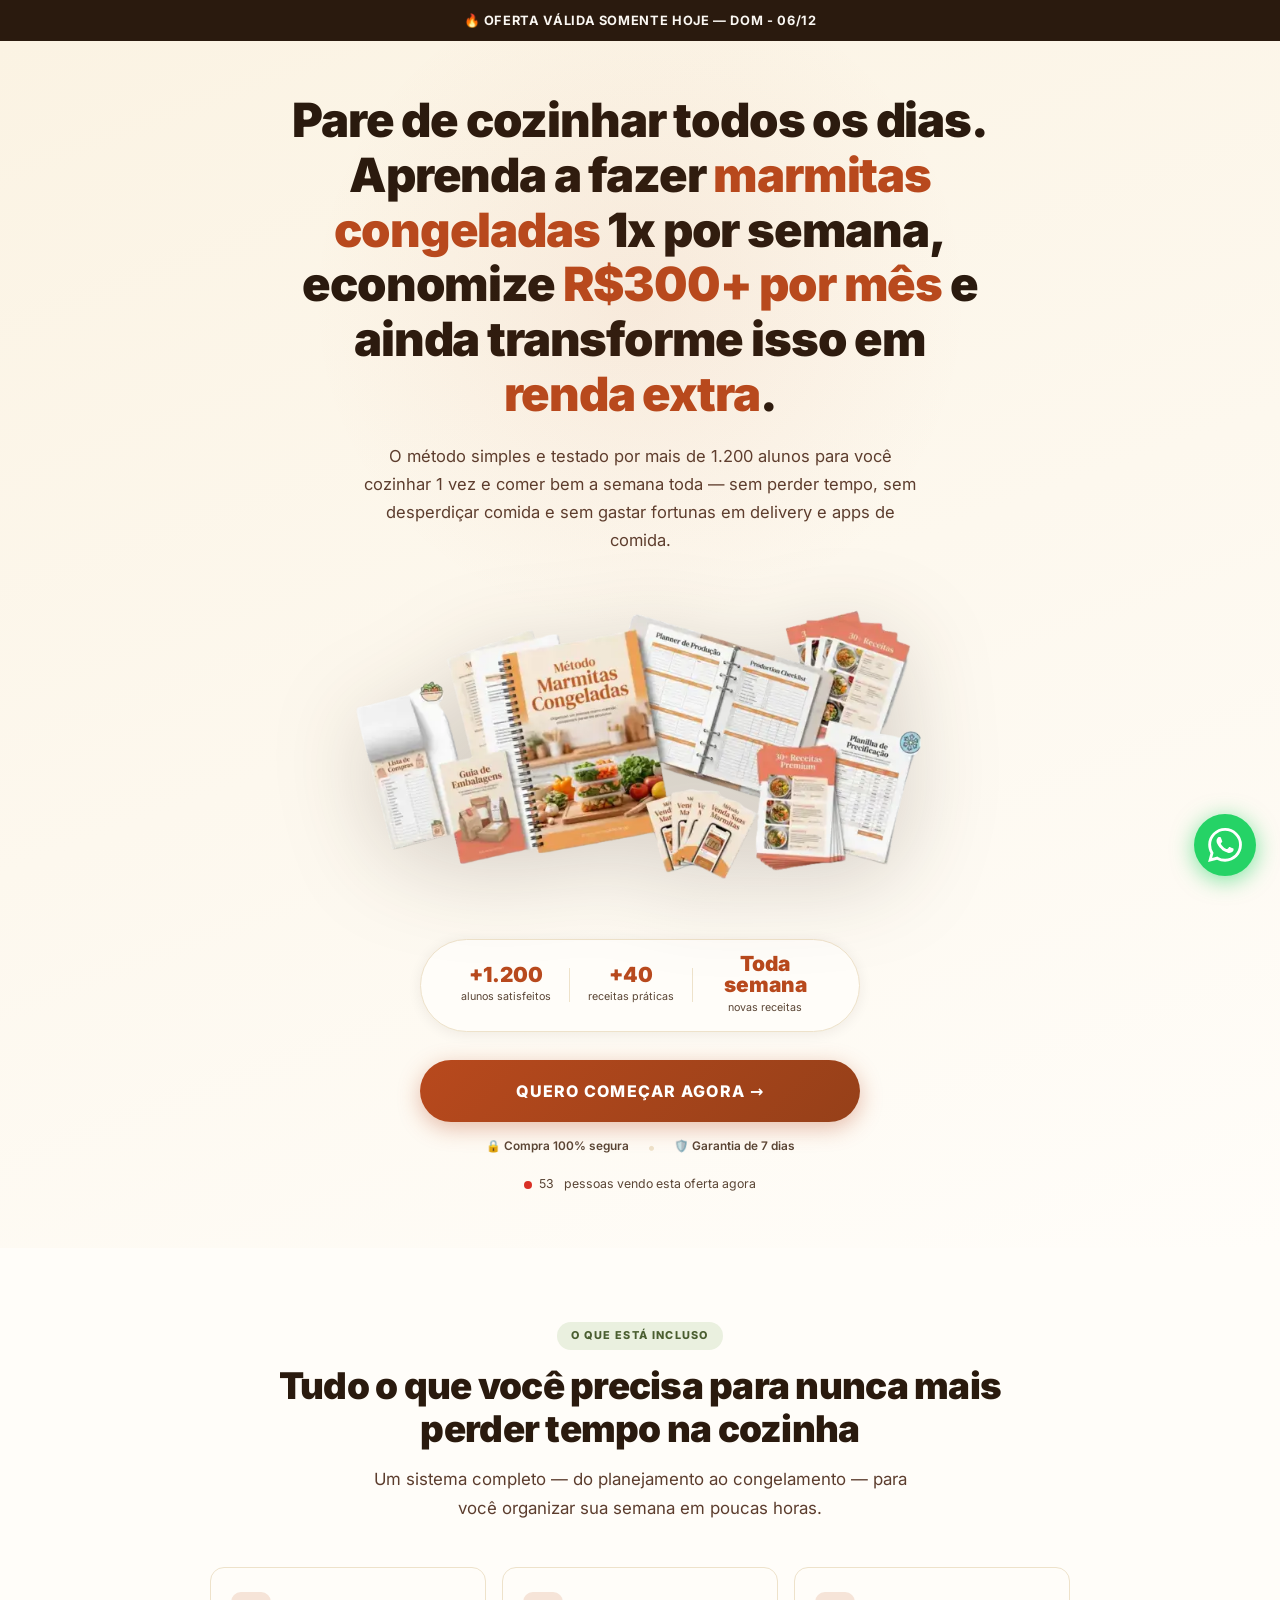
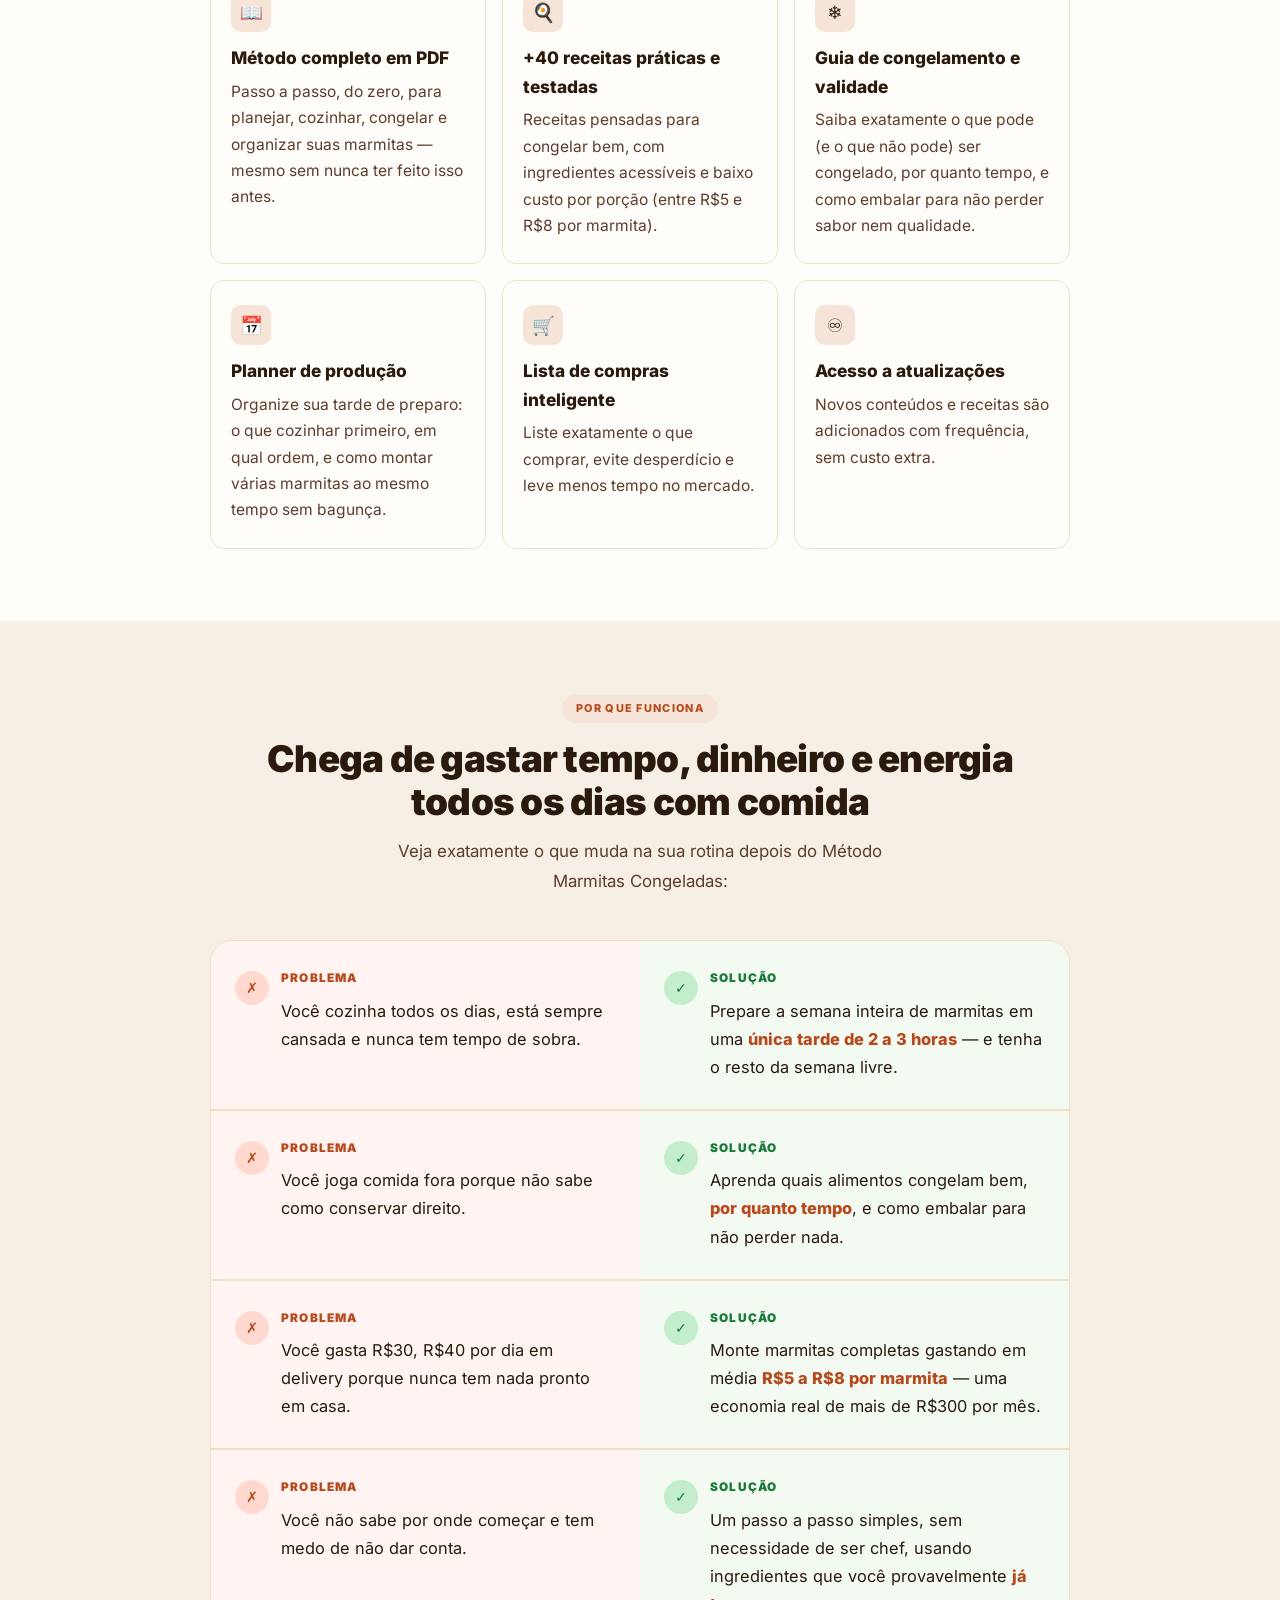
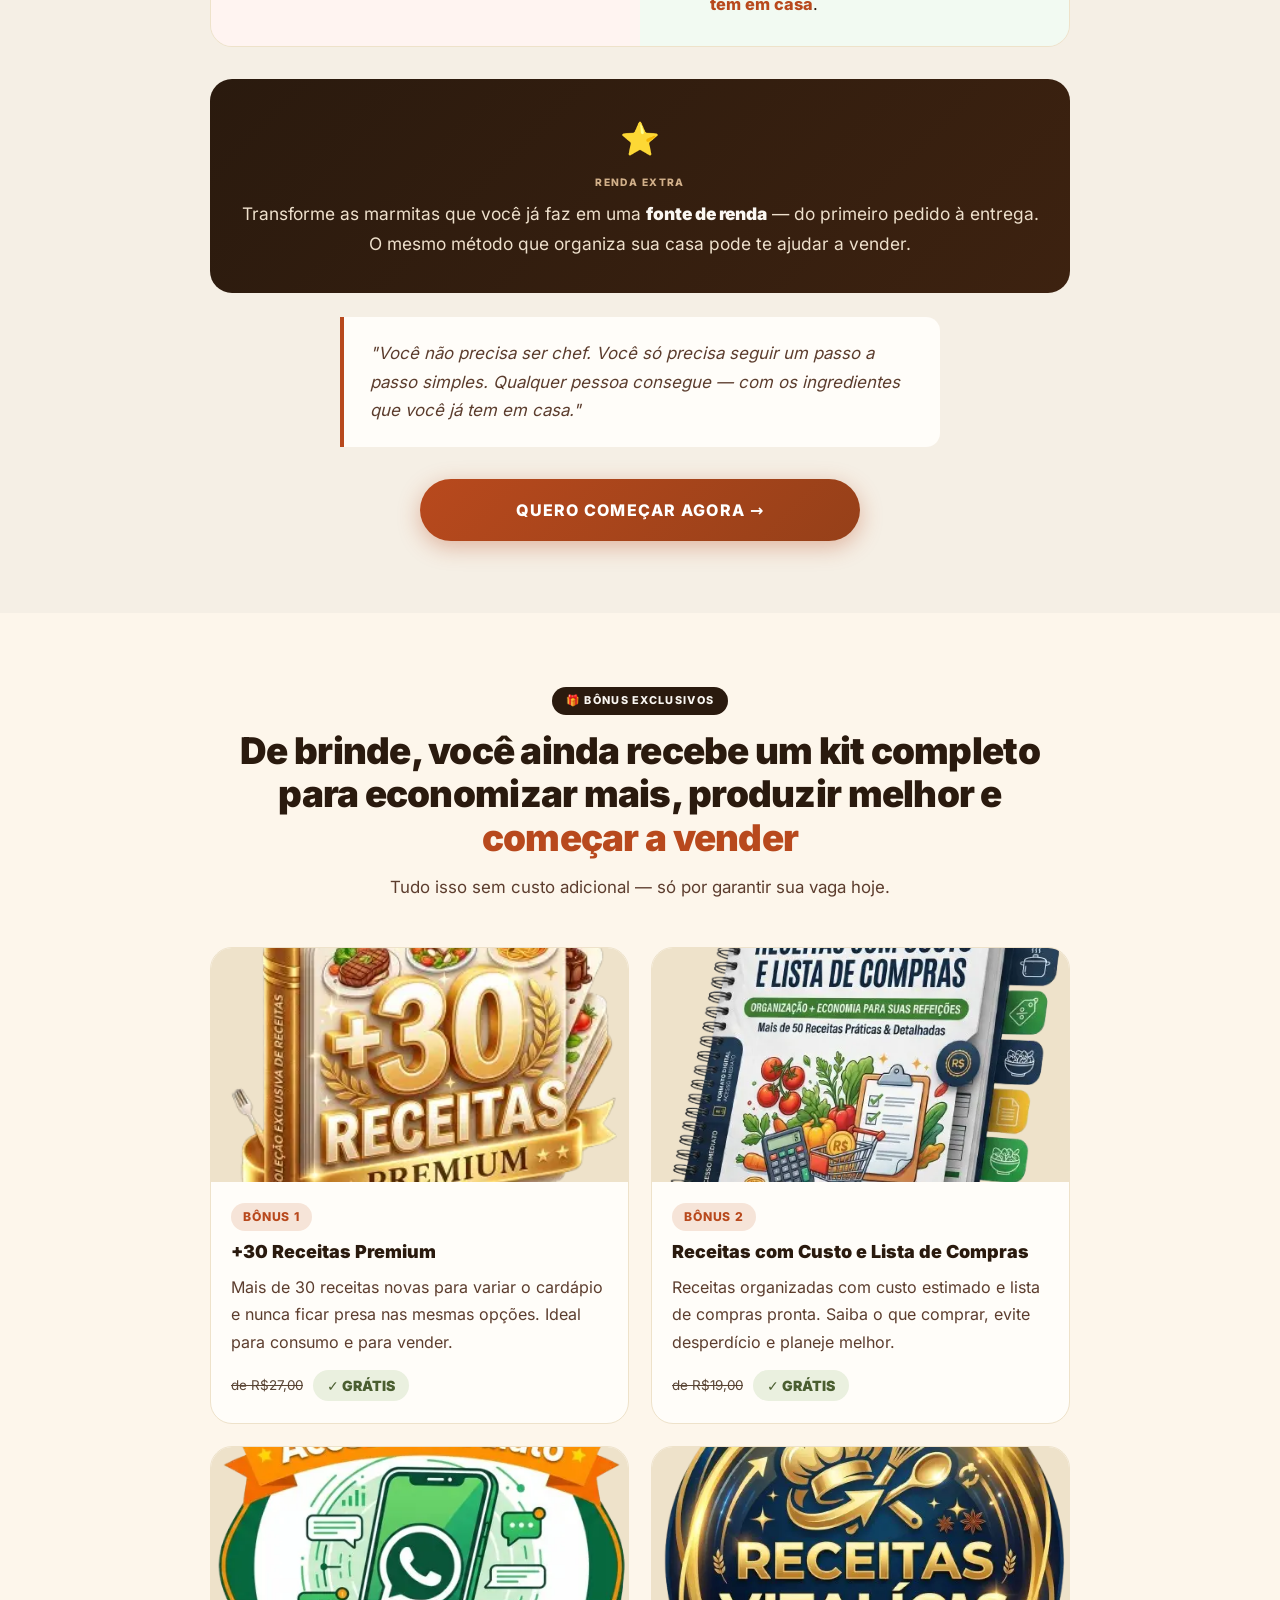
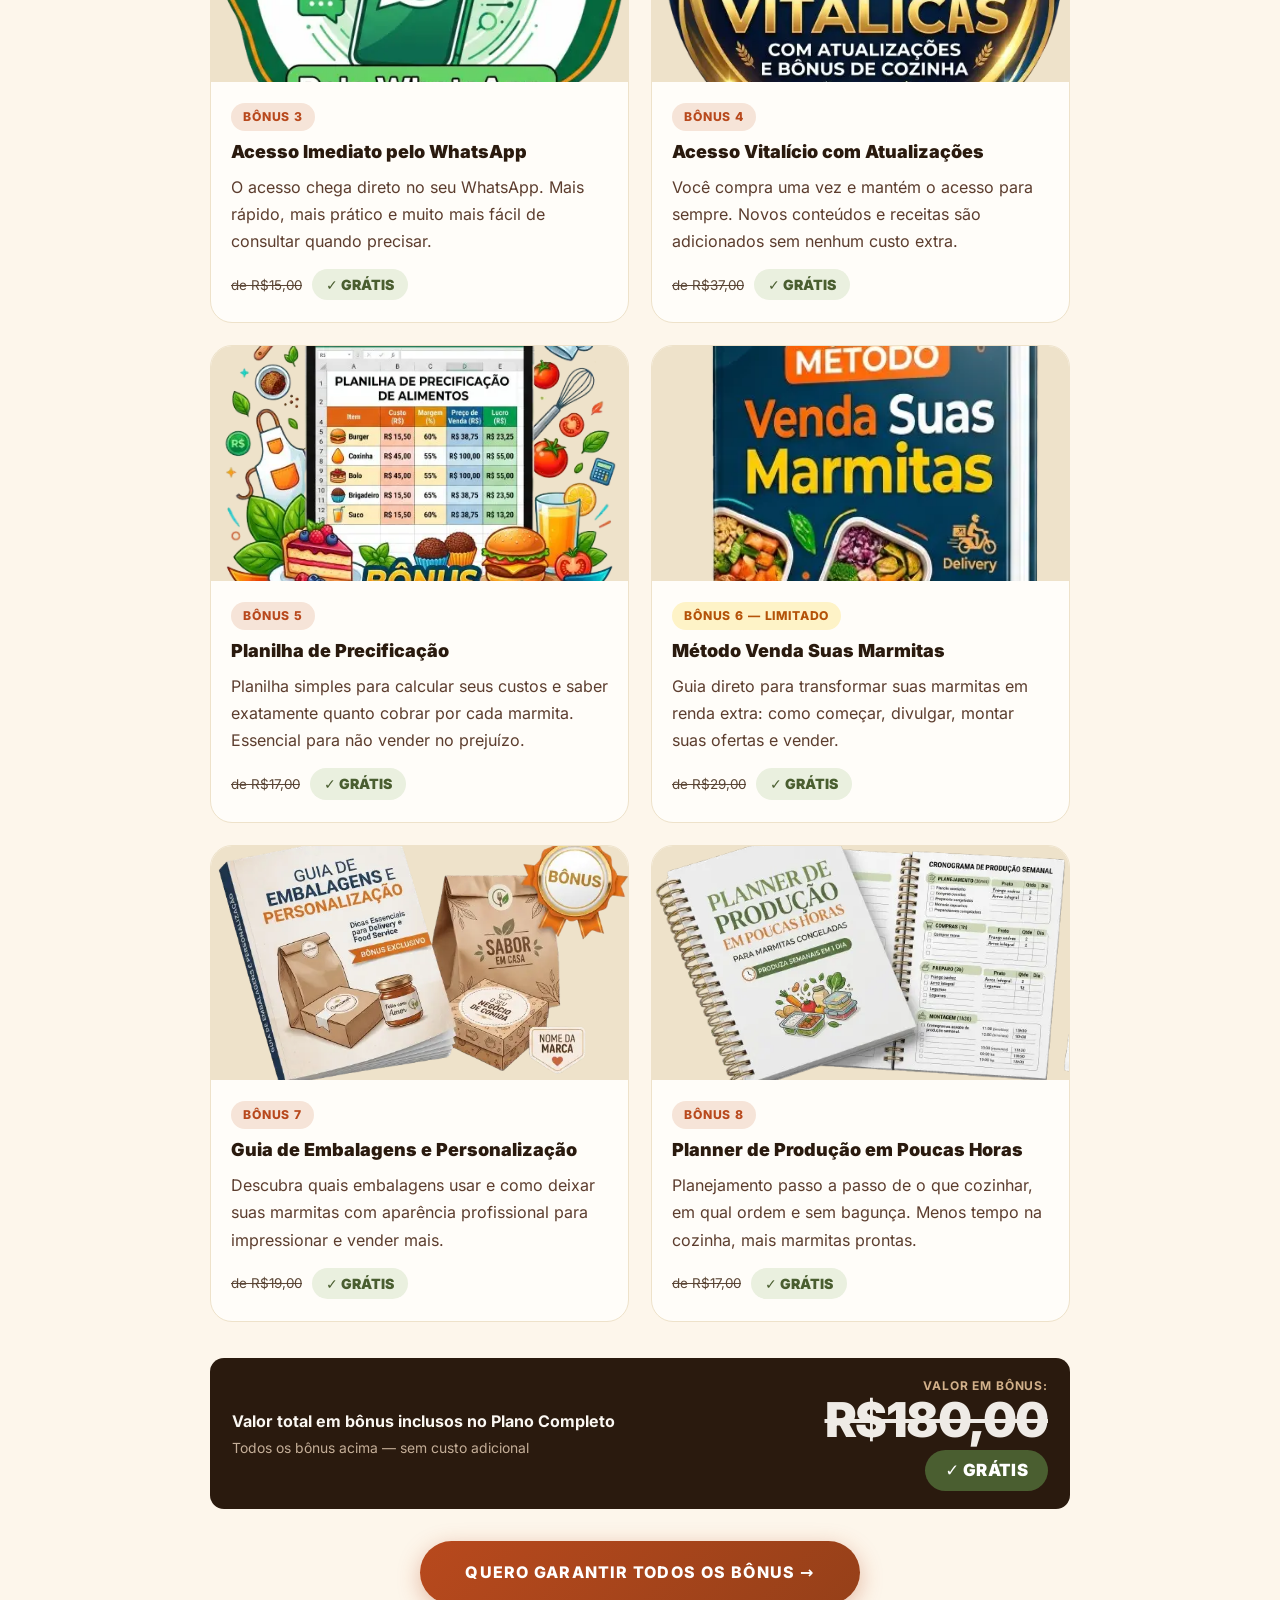
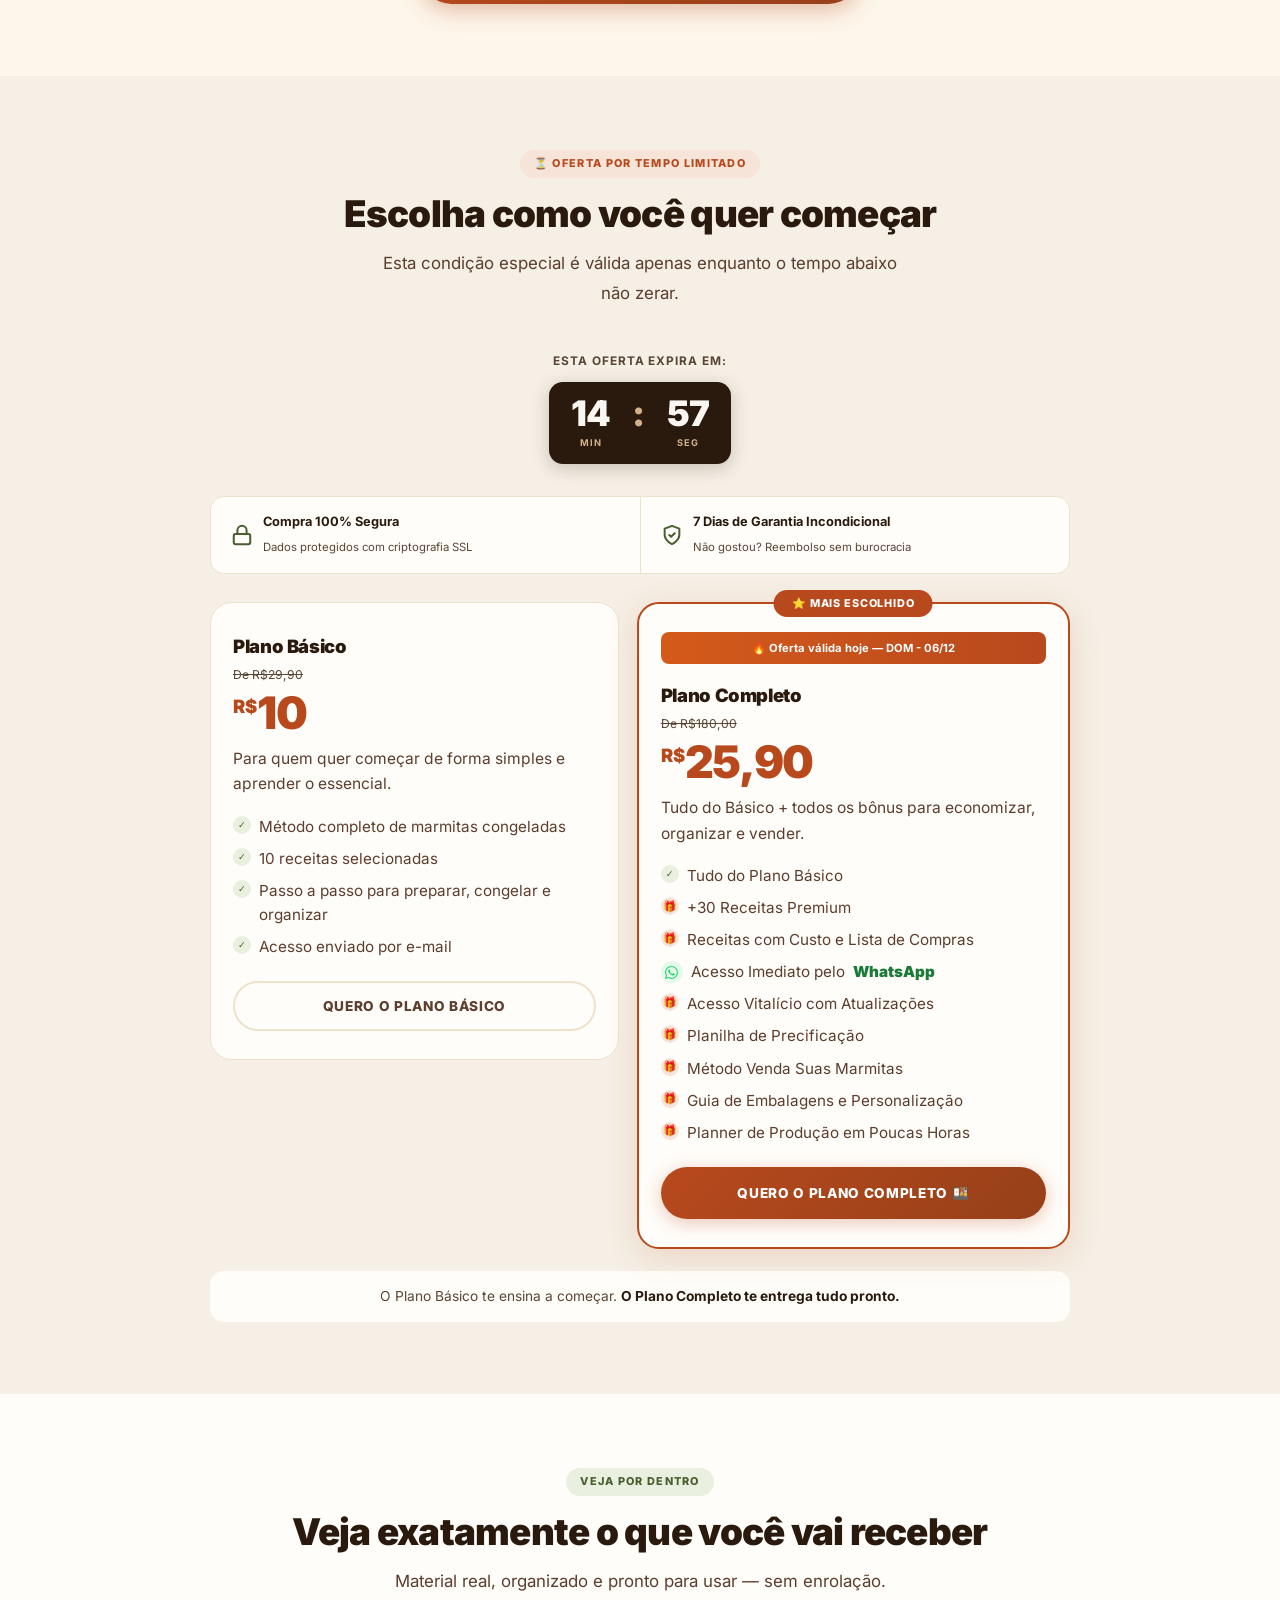
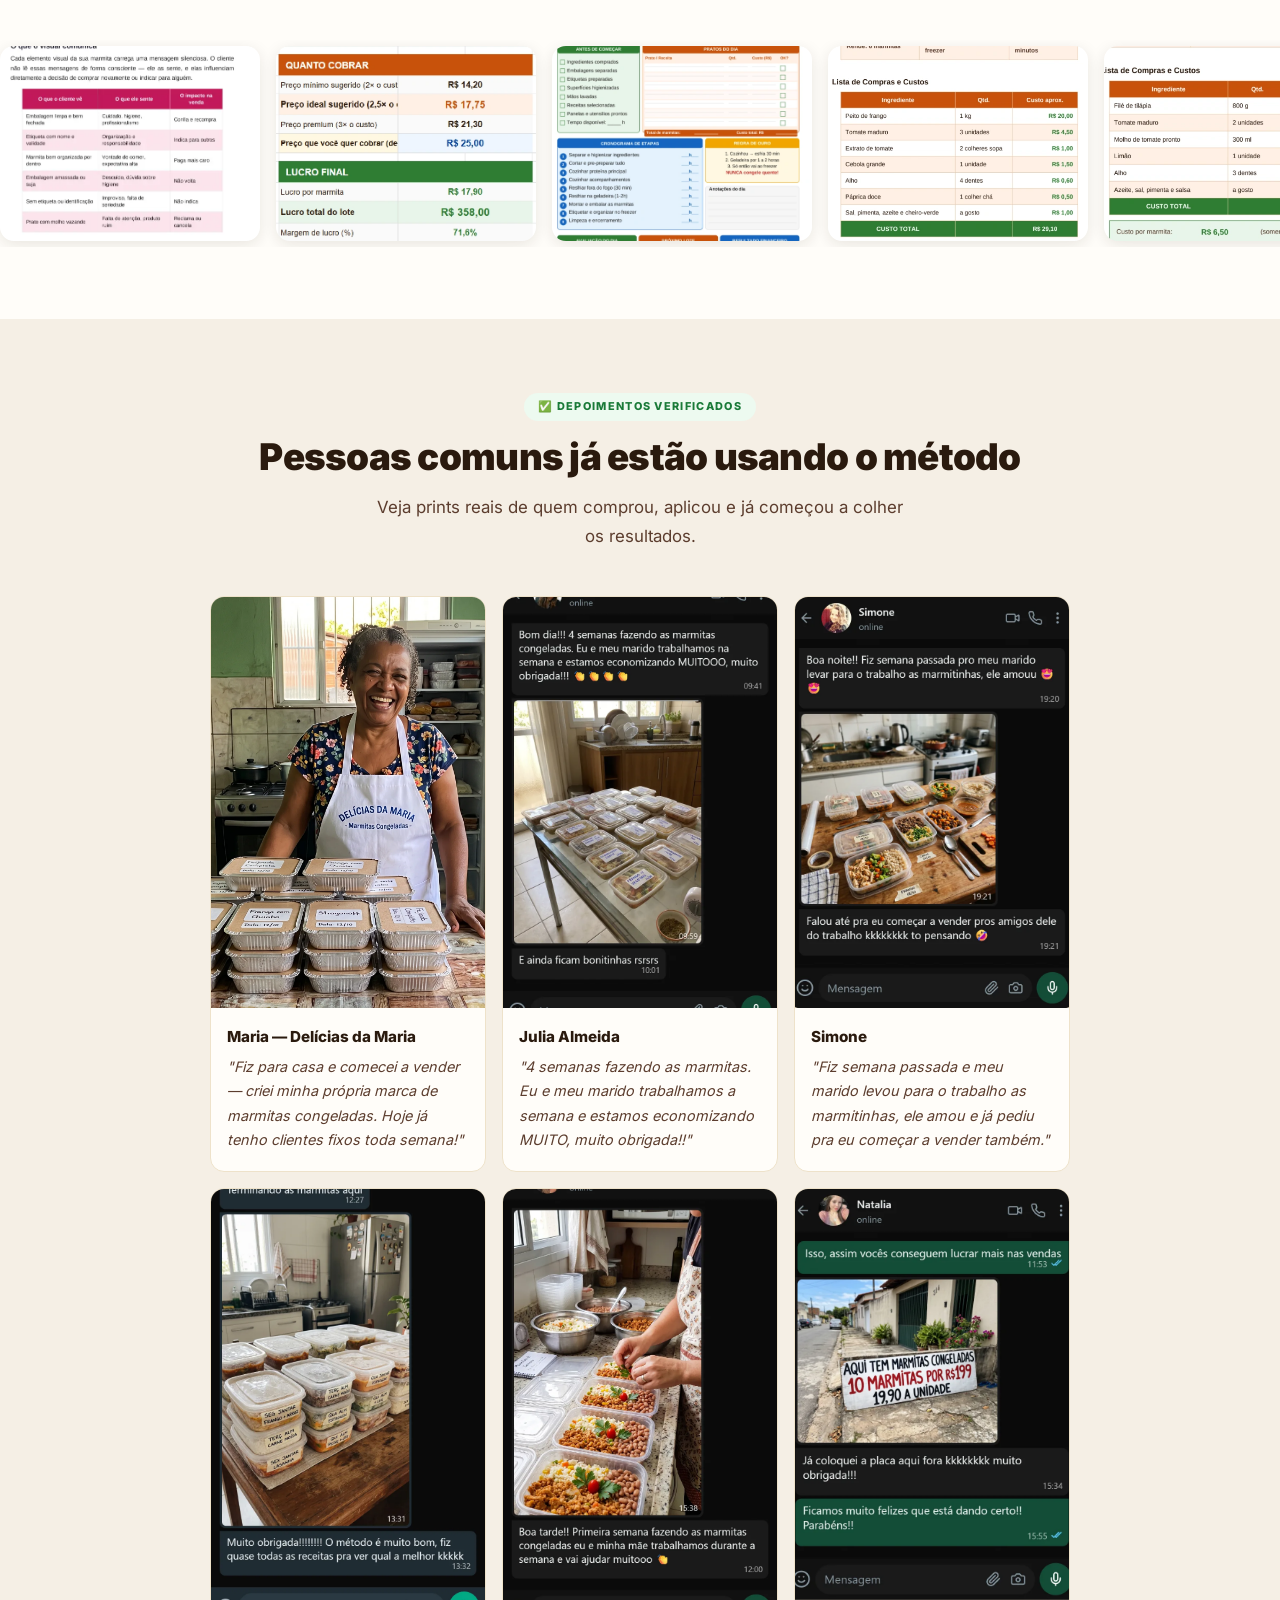
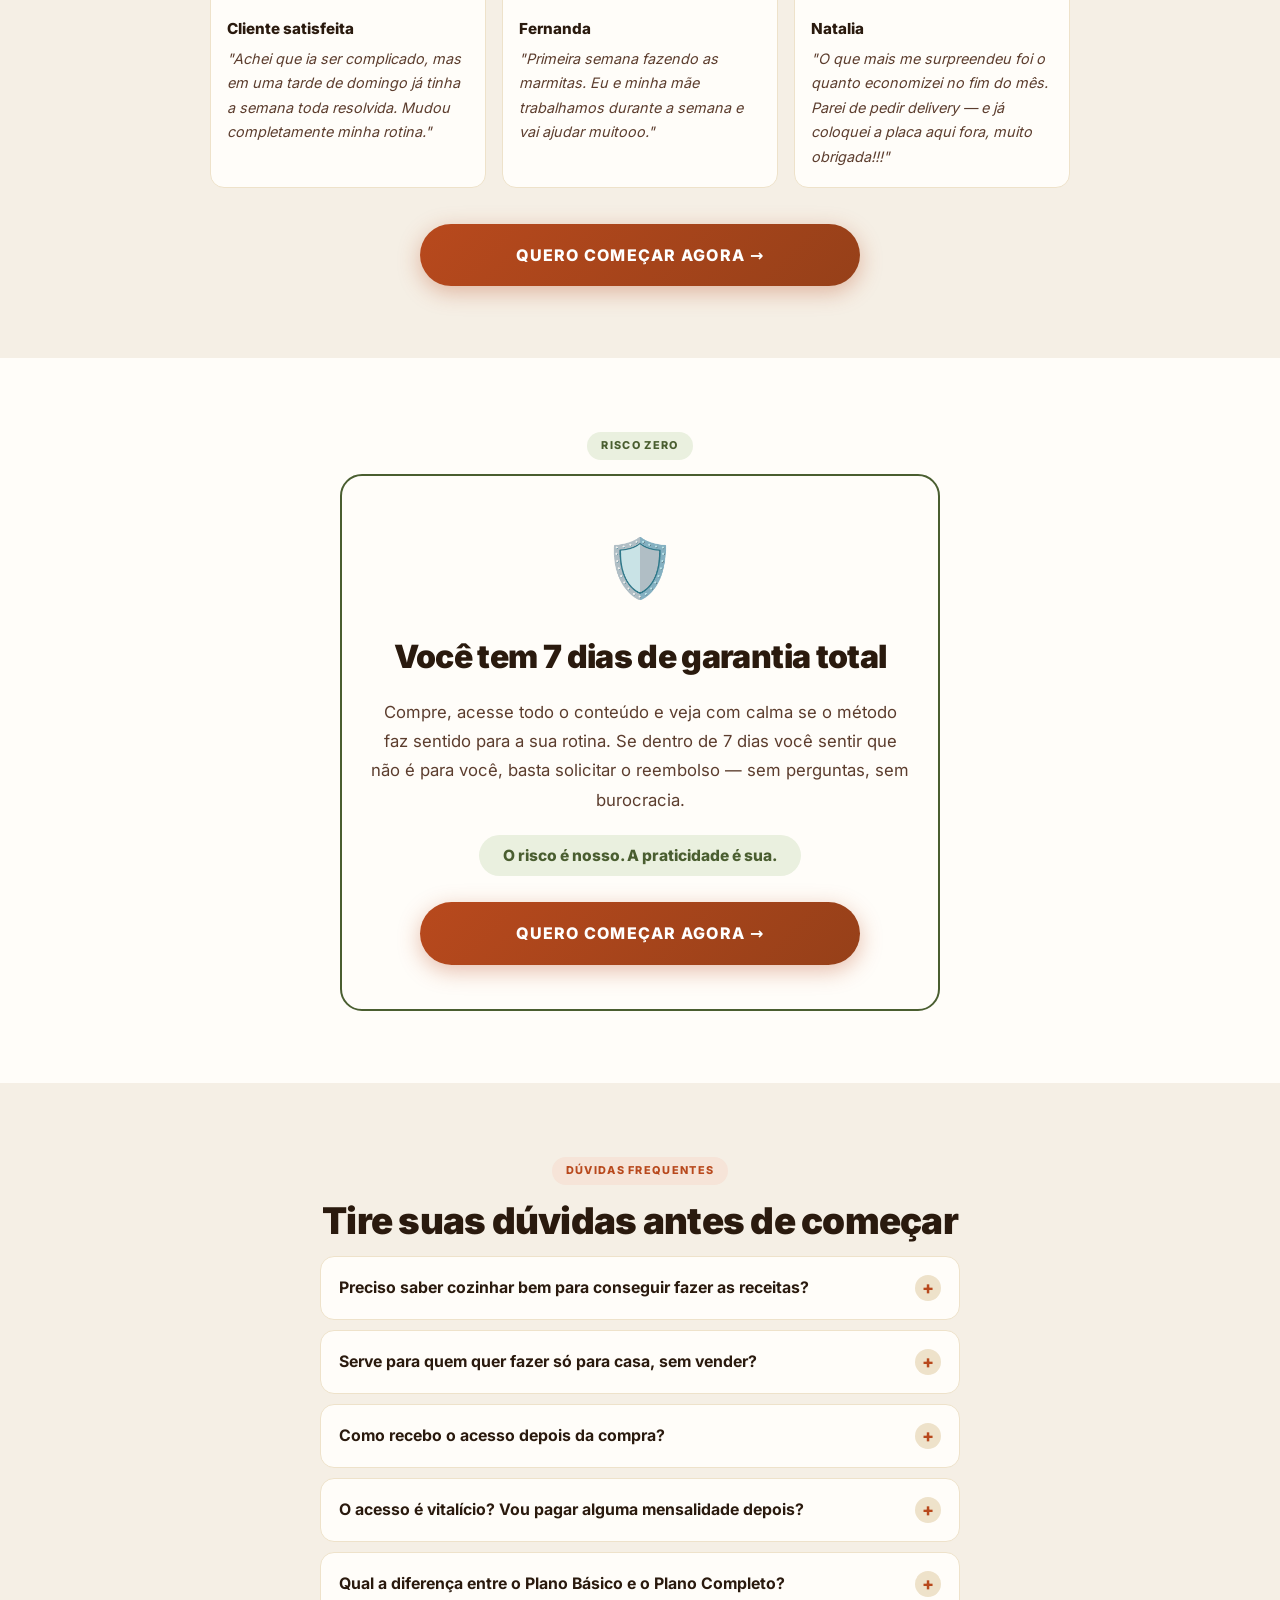
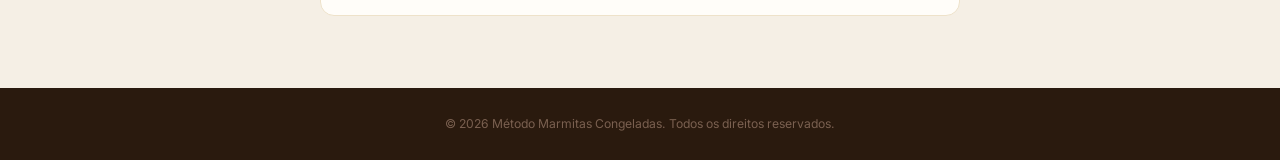
==== commit 86fb128e: "fkafskfkafk" ====
--- a/index.html
+++ b/index.html
@@ -492,6 +492,39 @@
     .li-wa svg { width: 13px; height: 13px; }
     .wa-highlight { color: #1A7A38; font-weight: 900; font-size: 1em; }
 
+    /* ── BÔNUS — refaturação visual para público 50+ ────── */
+    /* Grid de 2 colunas: cards maiores, texto grande e legível */
+    .bonus-grid {
+      grid-template-columns: repeat(2, 1fr);
+      gap: 22px;
+      margin-bottom: 36px;
+    }
+    .bonus-card { border-radius: var(--radius-lg); }
+    .bonus-body { padding: 20px 20px 22px; }
+
+    .bonus-ntag {
+      font-size: .76rem; padding: 4px 12px;
+      margin-bottom: 10px; letter-spacing: .07em;
+    }
+    .bonus-title {
+      font-size: 1.12rem; font-weight: 900;
+      color: var(--coffee); margin-bottom: 10px; line-height: 1.28;
+    }
+    .bonus-desc {
+      font-size: 1rem; color: var(--text-md);
+      line-height: 1.7; margin-bottom: 14px; font-weight: 500;
+    }
+    .bonus-pr     { gap: 10px; align-items: center; }
+    .bonus-strike { font-size: .84rem; }
+    .bonus-free   { font-size: .88rem; padding: 4px 14px; font-weight: 900; }
+
+    /* Mobile: 1 coluna em telas pequenas */
+    @media (max-width: 480px) {
+      .bonus-grid  { grid-template-columns: 1fr; gap: 16px; }
+      .bonus-title { font-size: 1.08rem; }
+      .bonus-desc  { font-size: .97rem; }
+    }
+
     /* ════════════════════════════════════════════════════
        MODAL UPGRADE — REDESIGN COMPLETO
     ════════════════════════════════════════════════════ */
@@ -824,14 +857,87 @@
       <p class="s-sub">Tudo isso sem custo adicional — só por garantir sua vaga hoje.</p>
 
       <div class="bonus-grid">
-        <div class="bonus-card"><img src="bonus/bonus-1.webp" alt="+40 Receitas Premium" class="bonus-img" width="640" height="360" loading="lazy" decoding="async" onerror="this.style.background='var(--sand-lt)'"><div class="bonus-body"><span class="bonus-ntag">Bônus 1</span><div class="bonus-title">+30 Receitas Premium</div><div class="bonus-desc">Mais de 30 receitas novas para variar o cardápio e nunca ficar presa nas mesmas opções. Ideal para consumo e para vender.</div><div class="bonus-pr"><span class="bonus-strike">de R$27,00</span><span class="bonus-free">✓ GRÁTIS</span></div></div></div>
-        <div class="bonus-card"><img src="bonus/bonus-2.webp" alt="Receitas com Custo e Lista de Compras" class="bonus-img" width="640" height="360" loading="lazy" decoding="async" onerror="this.style.background='var(--sand-lt)'"><div class="bonus-body"><span class="bonus-ntag">Bônus 2</span><div class="bonus-title">Receitas com Custo e Lista de Compras</div><div class="bonus-desc">Receitas organizadas com custo estimado e lista de compras. Saiba o que comprar, evite desperdício e planeje melhor.</div><div class="bonus-pr"><span class="bonus-strike">de R$19,00</span><span class="bonus-free">✓ GRÁTIS</span></div></div></div>
-        <div class="bonus-card"><img src="bonus/bonus-3.webp" alt="Acesso Imediato pelo WhatsApp" class="bonus-img" width="640" height="360" loading="lazy" decoding="async" onerror="this.style.background='var(--sand-lt)'"><div class="bonus-body"><span class="bonus-ntag">Bônus 3</span><div class="bonus-title">Acesso Imediato pelo WhatsApp</div><div class="bonus-desc">O acesso chega direto no WhatsApp. Mais rápido, mais prático e muito mais fácil de consultar quando precisar.</div><div class="bonus-pr"><span class="bonus-strike">de R$15,00</span><span class="bonus-free">✓ GRÁTIS</span></div></div></div>
-        <div class="bonus-card"><img src="bonus/bonus-4.webp" alt="Acesso Vitalício com Atualizações" class="bonus-img" width="640" height="360" loading="lazy" decoding="async" onerror="this.style.background='var(--sand-lt)'"><div class="bonus-body"><span class="bonus-ntag">Bônus 4</span><div class="bonus-title">Acesso Vitalício com Atualizações</div><div class="bonus-desc">Você compra uma vez e mantém o acesso para sempre. Novos conteúdos e receitas são adicionados sem custo extra.</div><div class="bonus-pr"><span class="bonus-strike">de R$37,00</span><span class="bonus-free">✓ GRÁTIS</span></div></div></div>
-        <div class="bonus-card"><img src="bonus/bonus-5.webp" alt="Planilha de Precificação" class="bonus-img" width="640" height="360" loading="lazy" decoding="async" onerror="this.style.background='var(--sand-lt)'"><div class="bonus-body"><span class="bonus-ntag">Bônus 5</span><div class="bonus-title">Planilha de Precificação</div><div class="bonus-desc">Planilha simples para calcular custos e entender quanto cobrar em cada marmita. Essencial para não vender no prejuízo.</div><div class="bonus-pr"><span class="bonus-strike">de R$17,00</span><span class="bonus-free">✓ GRÁTIS</span></div></div></div>
-        <div class="bonus-card"><img src="bonus/bonus-6.webp" alt="Método Venda Suas Marmitas" class="bonus-img" width="640" height="360" loading="lazy" decoding="async" onerror="this.style.background='var(--sand-lt)'"><div class="bonus-body"><span class="bonus-ntag bonus-ntag-amber">Bônus 6 — Limitado</span><div class="bonus-title">Método Venda Suas Marmitas</div><div class="bonus-desc">Guia direto para transformar marmitas em renda extra: como começar, divulgar, montar ofertas e vender.</div><div class="bonus-pr"><span class="bonus-strike">de R$29,00</span><span class="bonus-free">✓ GRÁTIS</span></div></div></div>
-        <div class="bonus-card"><img src="bonus/bonus-7.webp" alt="Guia de Embalagens e Personalização" class="bonus-img" width="640" height="360" loading="lazy" decoding="async" onerror="this.style.background='var(--sand-lt)'"><div class="bonus-body"><span class="bonus-ntag">Bônus 7</span><div class="bonus-title">Guia de Embalagens e Personalização</div><div class="bonus-desc">Quais embalagens usar e como deixar suas marmitas com aparência profissional para vender mais.</div><div class="bonus-pr"><span class="bonus-strike">de R$19,00</span><span class="bonus-free">✓ GRÁTIS</span></div></div></div>
-        <div class="bonus-card"><img src="bonus/bonus-8.webp" alt="Planner de Produção em Poucas Horas" class="bonus-img" width="640" height="360" loading="lazy" decoding="async" onerror="this.style.background='var(--sand-lt)'"><div class="bonus-body"><span class="bonus-ntag">Bônus 8</span><div class="bonus-title">Planner de Produção em Poucas Horas</div><div class="bonus-desc">Planejamento prático para saber o que cozinhar, em qual ordem, sem bagunça. Menos tempo, mais marmitas.</div><div class="bonus-pr"><span class="bonus-strike">de R$17,00</span><span class="bonus-free">✓ GRÁTIS</span></div></div></div>
+
+        <div class="bonus-card">
+          <img src="bonus/bonus-1.webp" alt="+30 Receitas Premium" class="bonus-img" width="640" height="360" loading="lazy" decoding="async" onerror="this.style.background='var(--sand-lt)'">
+          <div class="bonus-body">
+            <span class="bonus-ntag">Bônus 1</span>
+            <div class="bonus-title">+30 Receitas Premium</div>
+            <div class="bonus-desc">Mais de 30 receitas novas para variar o cardápio e nunca ficar presa nas mesmas opções. Ideal para consumo e para vender.</div>
+            <div class="bonus-pr"><span class="bonus-strike">de R$27,00</span><span class="bonus-free">✓ GRÁTIS</span></div>
+          </div>
+        </div>
+
+        <div class="bonus-card">
+          <img src="bonus/bonus-2.webp" alt="Receitas com Custo e Lista de Compras" class="bonus-img" width="640" height="360" loading="lazy" decoding="async" onerror="this.style.background='var(--sand-lt)'">
+          <div class="bonus-body">
+            <span class="bonus-ntag">Bônus 2</span>
+            <div class="bonus-title">Receitas com Custo e Lista de Compras</div>
+            <div class="bonus-desc">Receitas organizadas com custo estimado e lista de compras pronta. Saiba o que comprar, evite desperdício e planeje melhor.</div>
+            <div class="bonus-pr"><span class="bonus-strike">de R$19,00</span><span class="bonus-free">✓ GRÁTIS</span></div>
+          </div>
+        </div>
+
+        <div class="bonus-card">
+          <img src="bonus/bonus-3.webp" alt="Acesso Imediato pelo WhatsApp" class="bonus-img" width="640" height="360" loading="lazy" decoding="async" onerror="this.style.background='var(--sand-lt)'">
+          <div class="bonus-body">
+            <span class="bonus-ntag">Bônus 3</span>
+            <div class="bonus-title">Acesso Imediato pelo WhatsApp</div>
+            <div class="bonus-desc">O acesso chega direto no seu WhatsApp. Mais rápido, mais prático e muito mais fácil de consultar quando precisar.</div>
+            <div class="bonus-pr"><span class="bonus-strike">de R$15,00</span><span class="bonus-free">✓ GRÁTIS</span></div>
+          </div>
+        </div>
+
+        <div class="bonus-card">
+          <img src="bonus/bonus-4.webp" alt="Acesso Vitalício com Atualizações" class="bonus-img" width="640" height="360" loading="lazy" decoding="async" onerror="this.style.background='var(--sand-lt)'">
+          <div class="bonus-body">
+            <span class="bonus-ntag">Bônus 4</span>
+            <div class="bonus-title">Acesso Vitalício com Atualizações</div>
+            <div class="bonus-desc">Você compra uma vez e mantém o acesso para sempre. Novos conteúdos e receitas são adicionados sem nenhum custo extra.</div>
+            <div class="bonus-pr"><span class="bonus-strike">de R$37,00</span><span class="bonus-free">✓ GRÁTIS</span></div>
+          </div>
+        </div>
+
+        <div class="bonus-card">
+          <img src="bonus/bonus-5.webp" alt="Planilha de Precificação" class="bonus-img" width="640" height="360" loading="lazy" decoding="async" onerror="this.style.background='var(--sand-lt)'">
+          <div class="bonus-body">
+            <span class="bonus-ntag">Bônus 5</span>
+            <div class="bonus-title">Planilha de Precificação</div>
+            <div class="bonus-desc">Planilha simples para calcular seus custos e saber exatamente quanto cobrar por cada marmita. Essencial para não vender no prejuízo.</div>
+            <div class="bonus-pr"><span class="bonus-strike">de R$17,00</span><span class="bonus-free">✓ GRÁTIS</span></div>
+          </div>
+        </div>
+
+        <div class="bonus-card">
+          <img src="bonus/bonus-6.webp" alt="Método Venda Suas Marmitas" class="bonus-img" width="640" height="360" loading="lazy" decoding="async" onerror="this.style.background='var(--sand-lt)'">
+          <div class="bonus-body">
+            <span class="bonus-ntag bonus-ntag-amber">Bônus 6 — Limitado</span>
+            <div class="bonus-title">Método Venda Suas Marmitas</div>
+            <div class="bonus-desc">Guia direto para transformar suas marmitas em renda extra: como começar, divulgar, montar suas ofertas e vender.</div>
+            <div class="bonus-pr"><span class="bonus-strike">de R$29,00</span><span class="bonus-free">✓ GRÁTIS</span></div>
+          </div>
+        </div>
+
+        <div class="bonus-card">
+          <img src="bonus/bonus-7.webp" alt="Guia de Embalagens e Personalização" class="bonus-img" width="640" height="360" loading="lazy" decoding="async" onerror="this.style.background='var(--sand-lt)'">
+          <div class="bonus-body">
+            <span class="bonus-ntag">Bônus 7</span>
+            <div class="bonus-title">Guia de Embalagens e Personalização</div>
+            <div class="bonus-desc">Descubra quais embalagens usar e como deixar suas marmitas com aparência profissional para impressionar e vender mais.</div>
+            <div class="bonus-pr"><span class="bonus-strike">de R$19,00</span><span class="bonus-free">✓ GRÁTIS</span></div>
+          </div>
+        </div>
+
+        <div class="bonus-card">
+          <img src="bonus/bonus-8.webp" alt="Planner de Produção em Poucas Horas" class="bonus-img" width="640" height="360" loading="lazy" decoding="async" onerror="this.style.background='var(--sand-lt)'">
+          <div class="bonus-body">
+            <span class="bonus-ntag">Bônus 8</span>
+            <div class="bonus-title">Planner de Produção em Poucas Horas</div>
+            <div class="bonus-desc">Planejamento passo a passo de o que cozinhar, em qual ordem e sem bagunça. Menos tempo na cozinha, mais marmitas prontas.</div>
+            <div class="bonus-pr"><span class="bonus-strike">de R$17,00</span><span class="bonus-free">✓ GRÁTIS</span></div>
+          </div>
+        </div>
+
       </div>
 
       <div class="bonus-total">
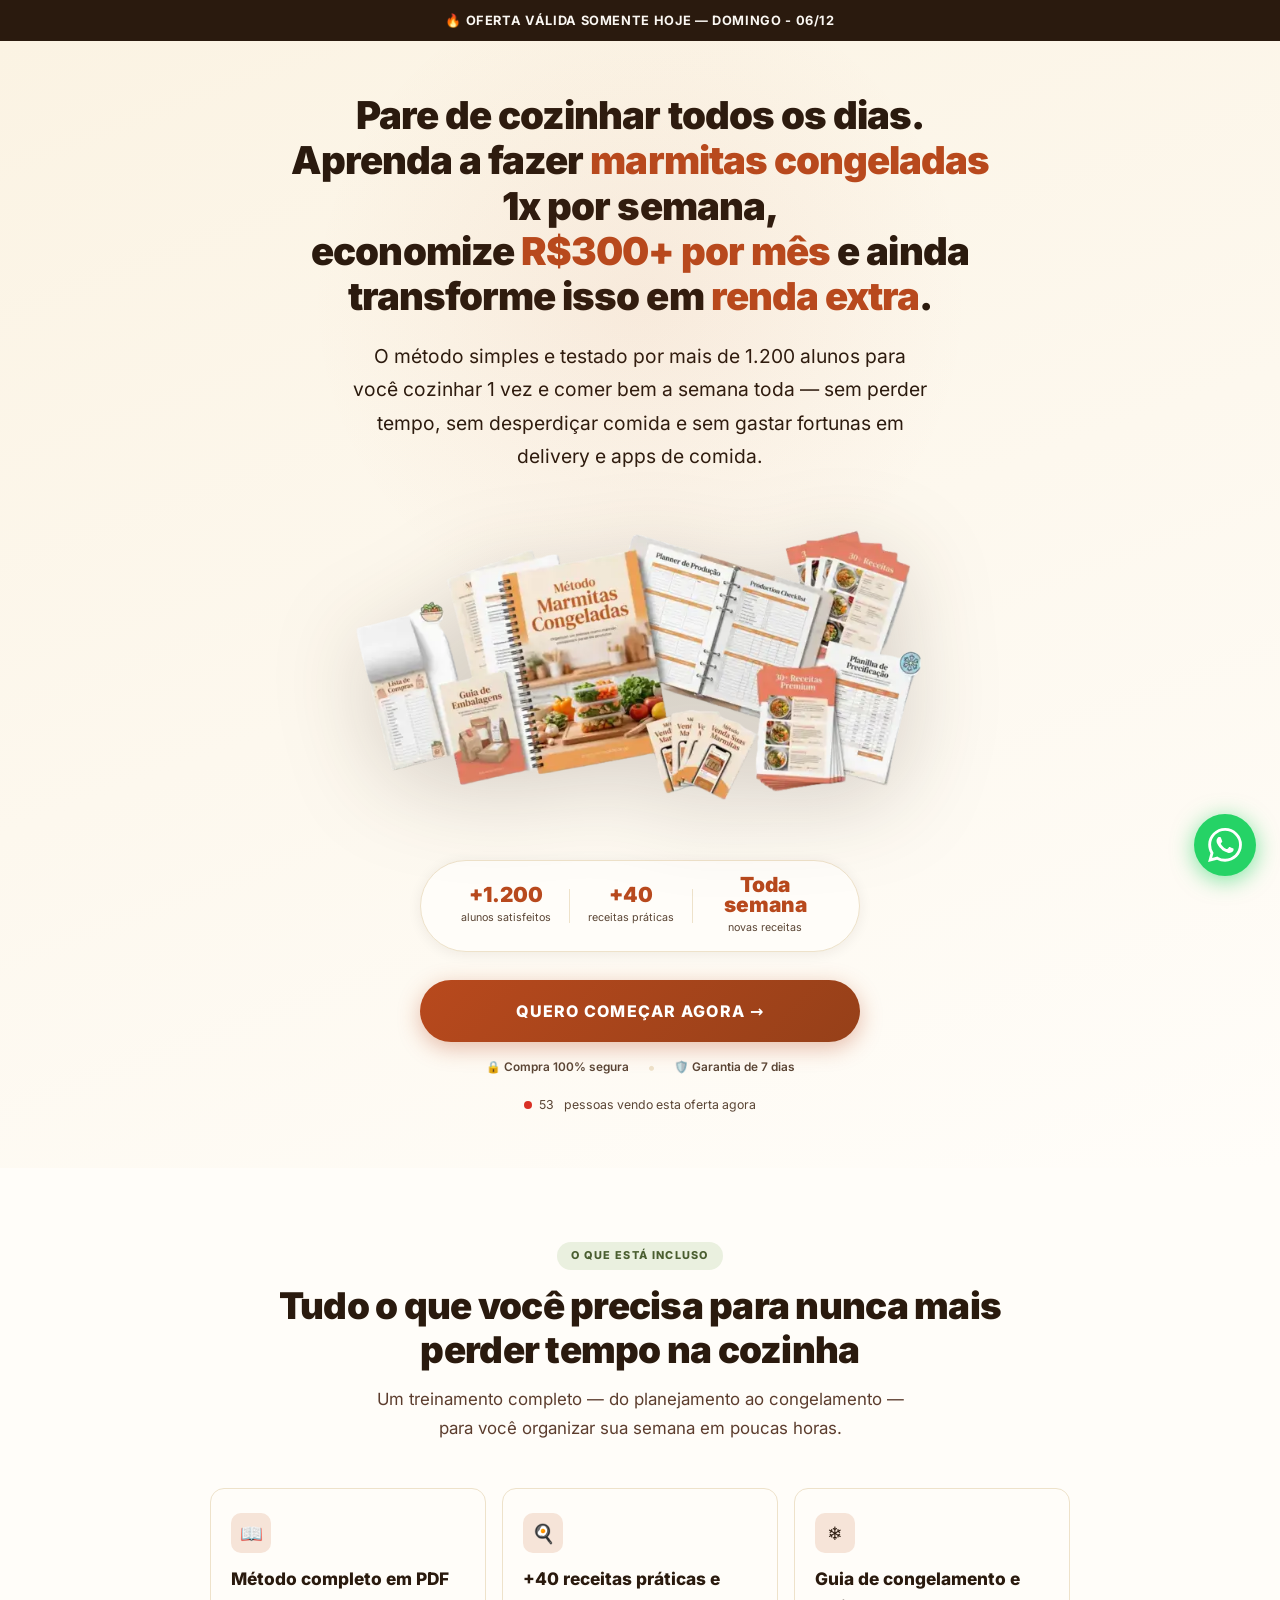
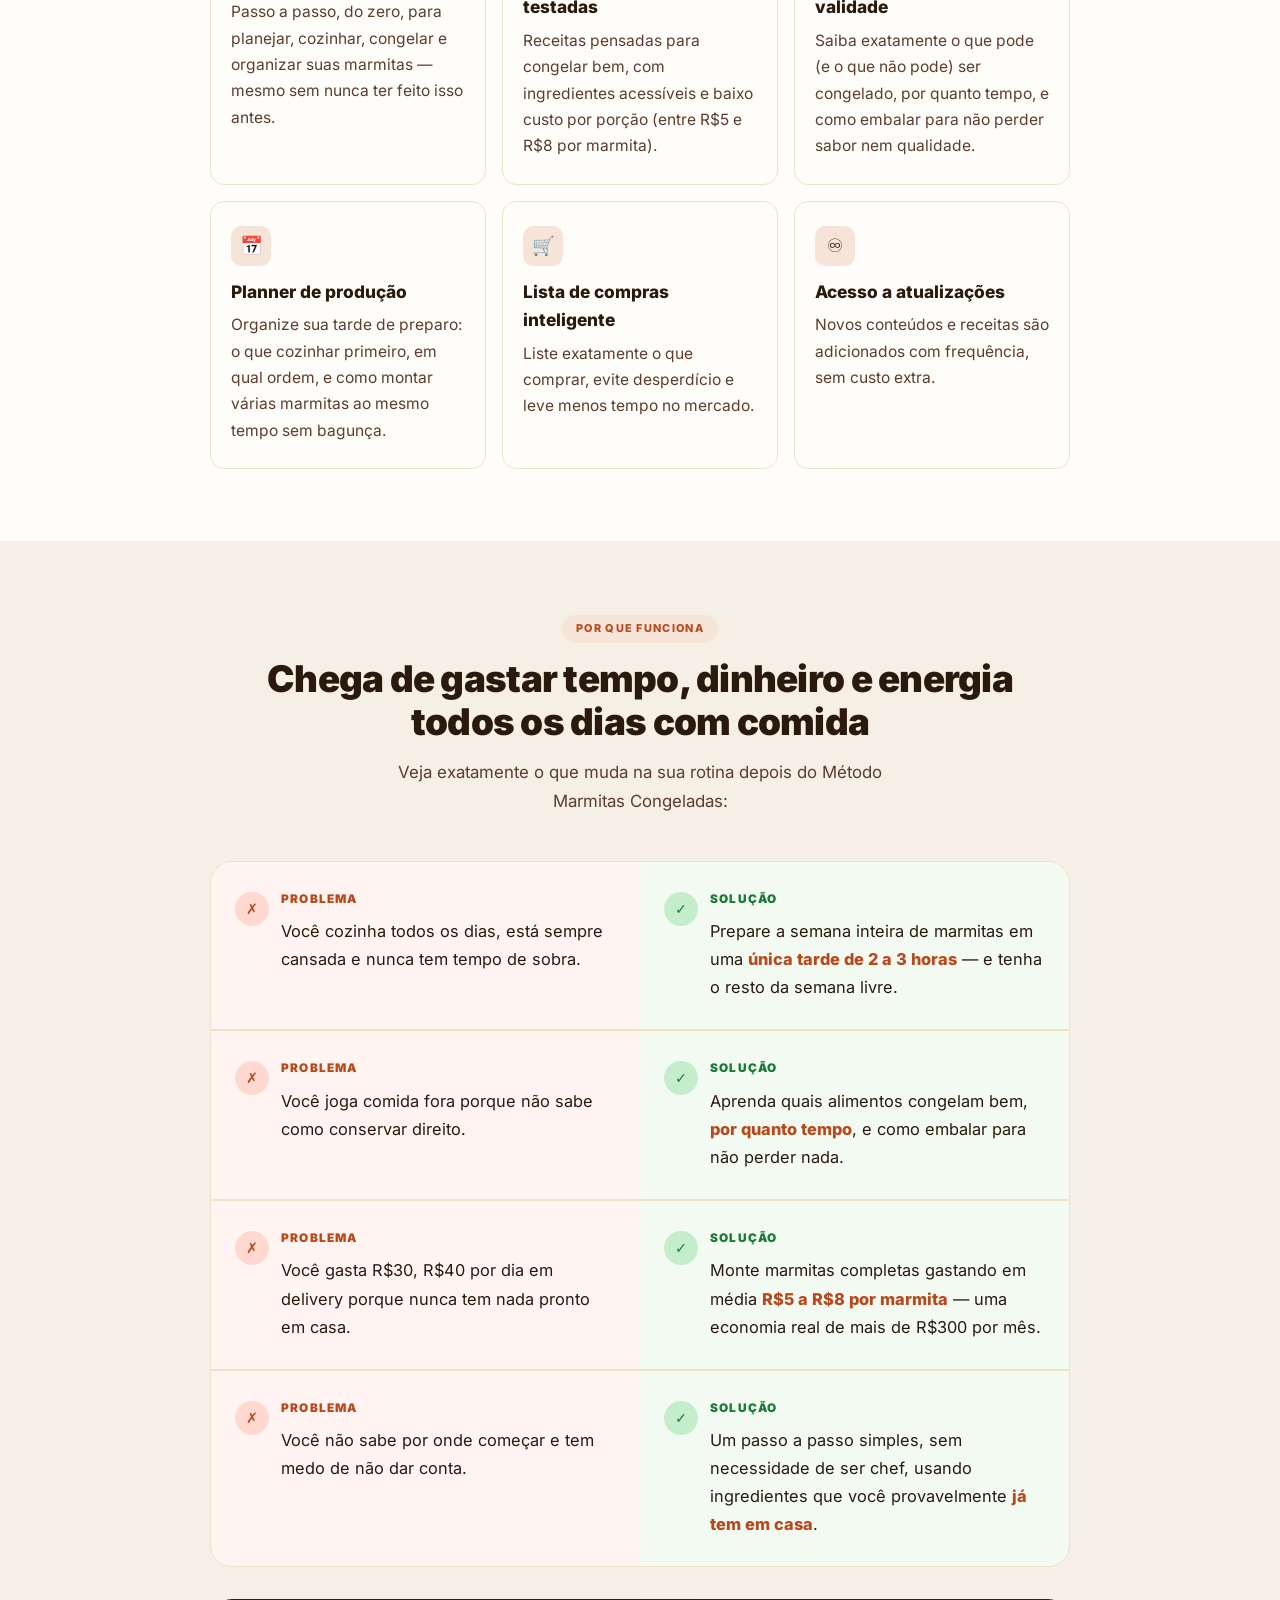
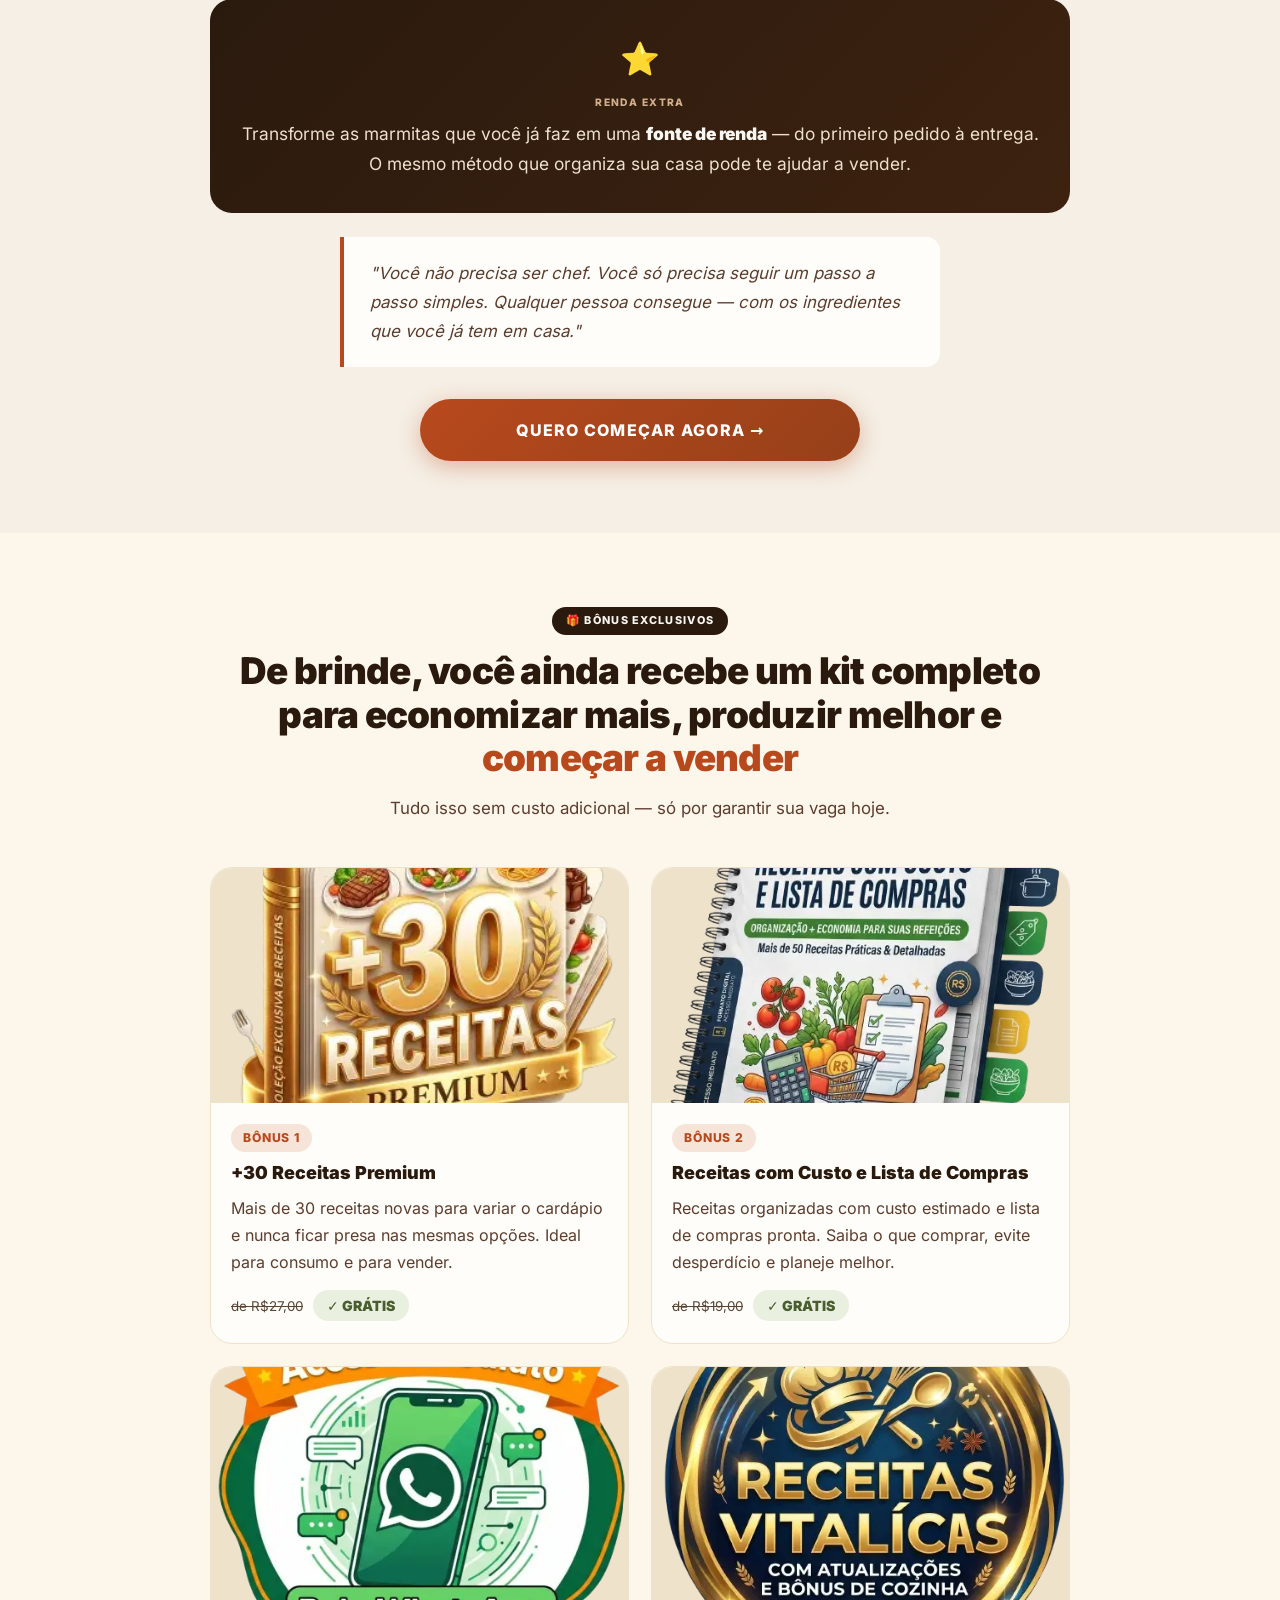
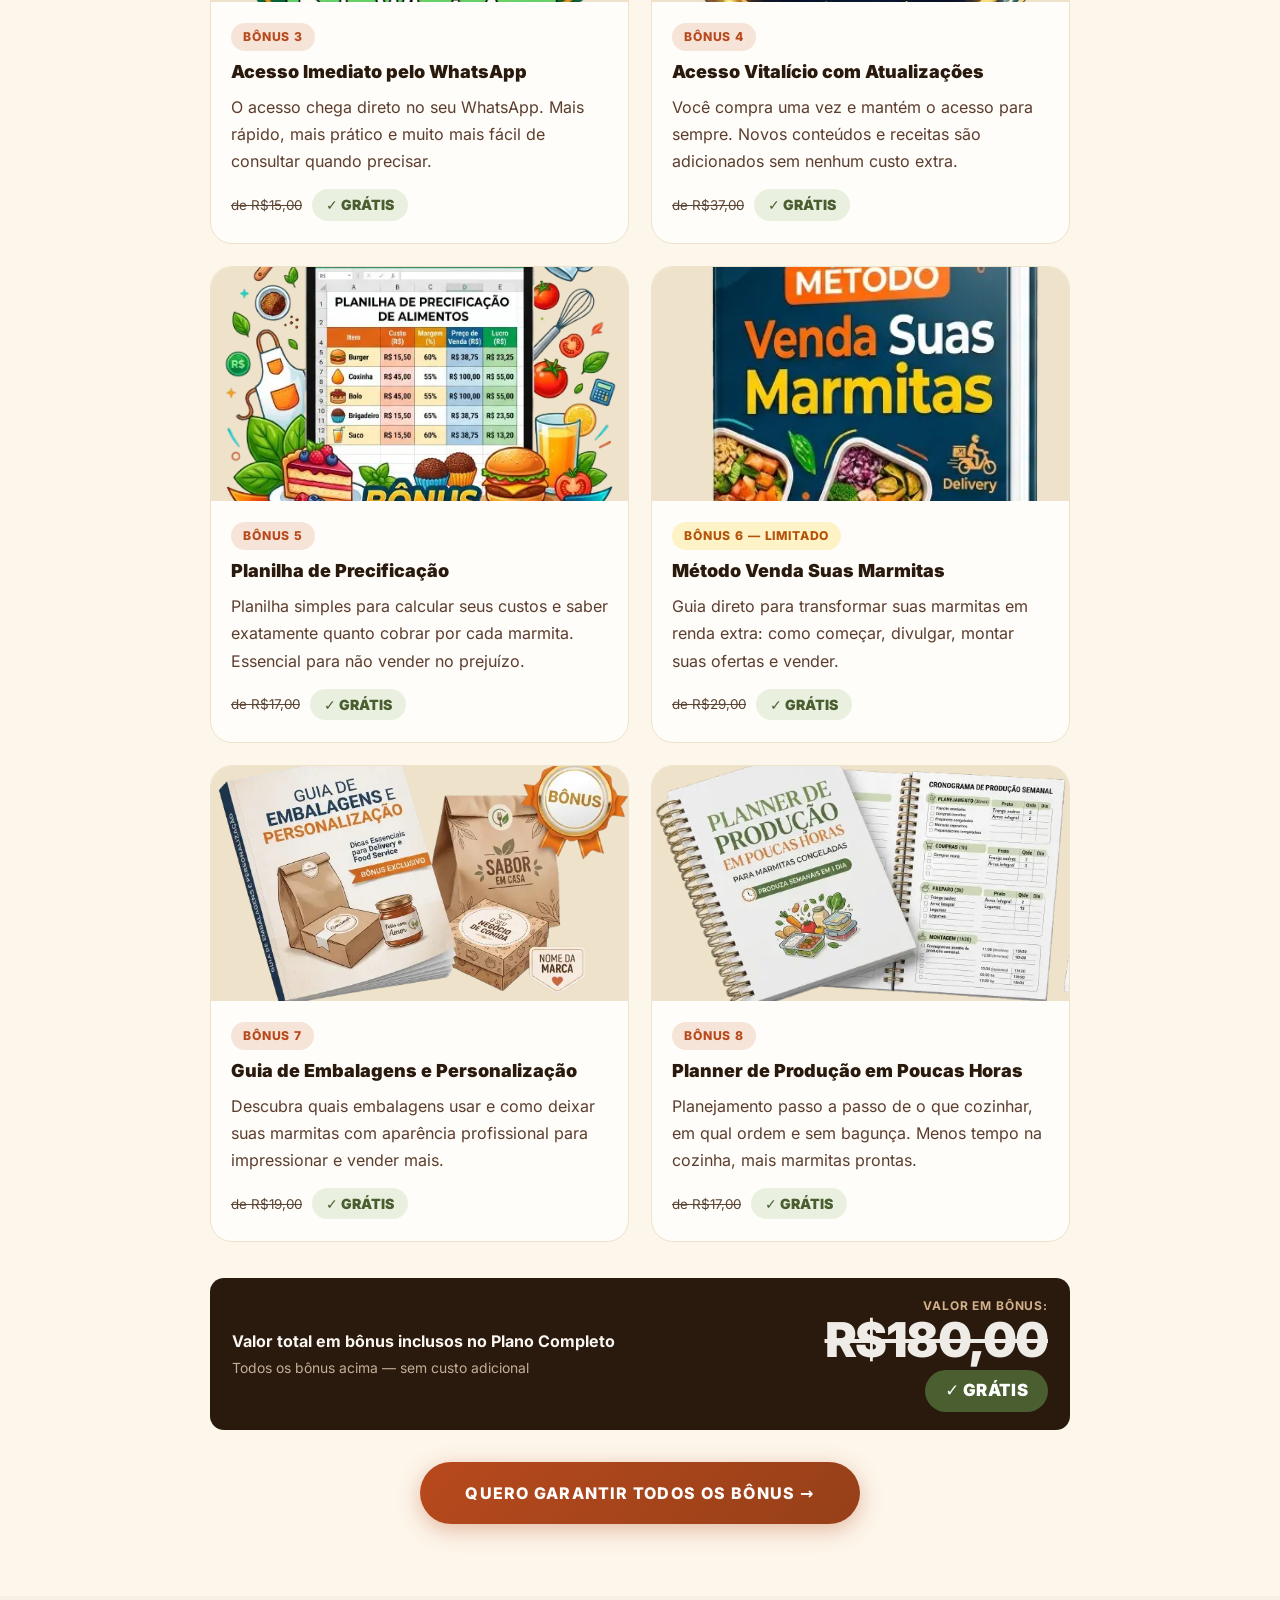
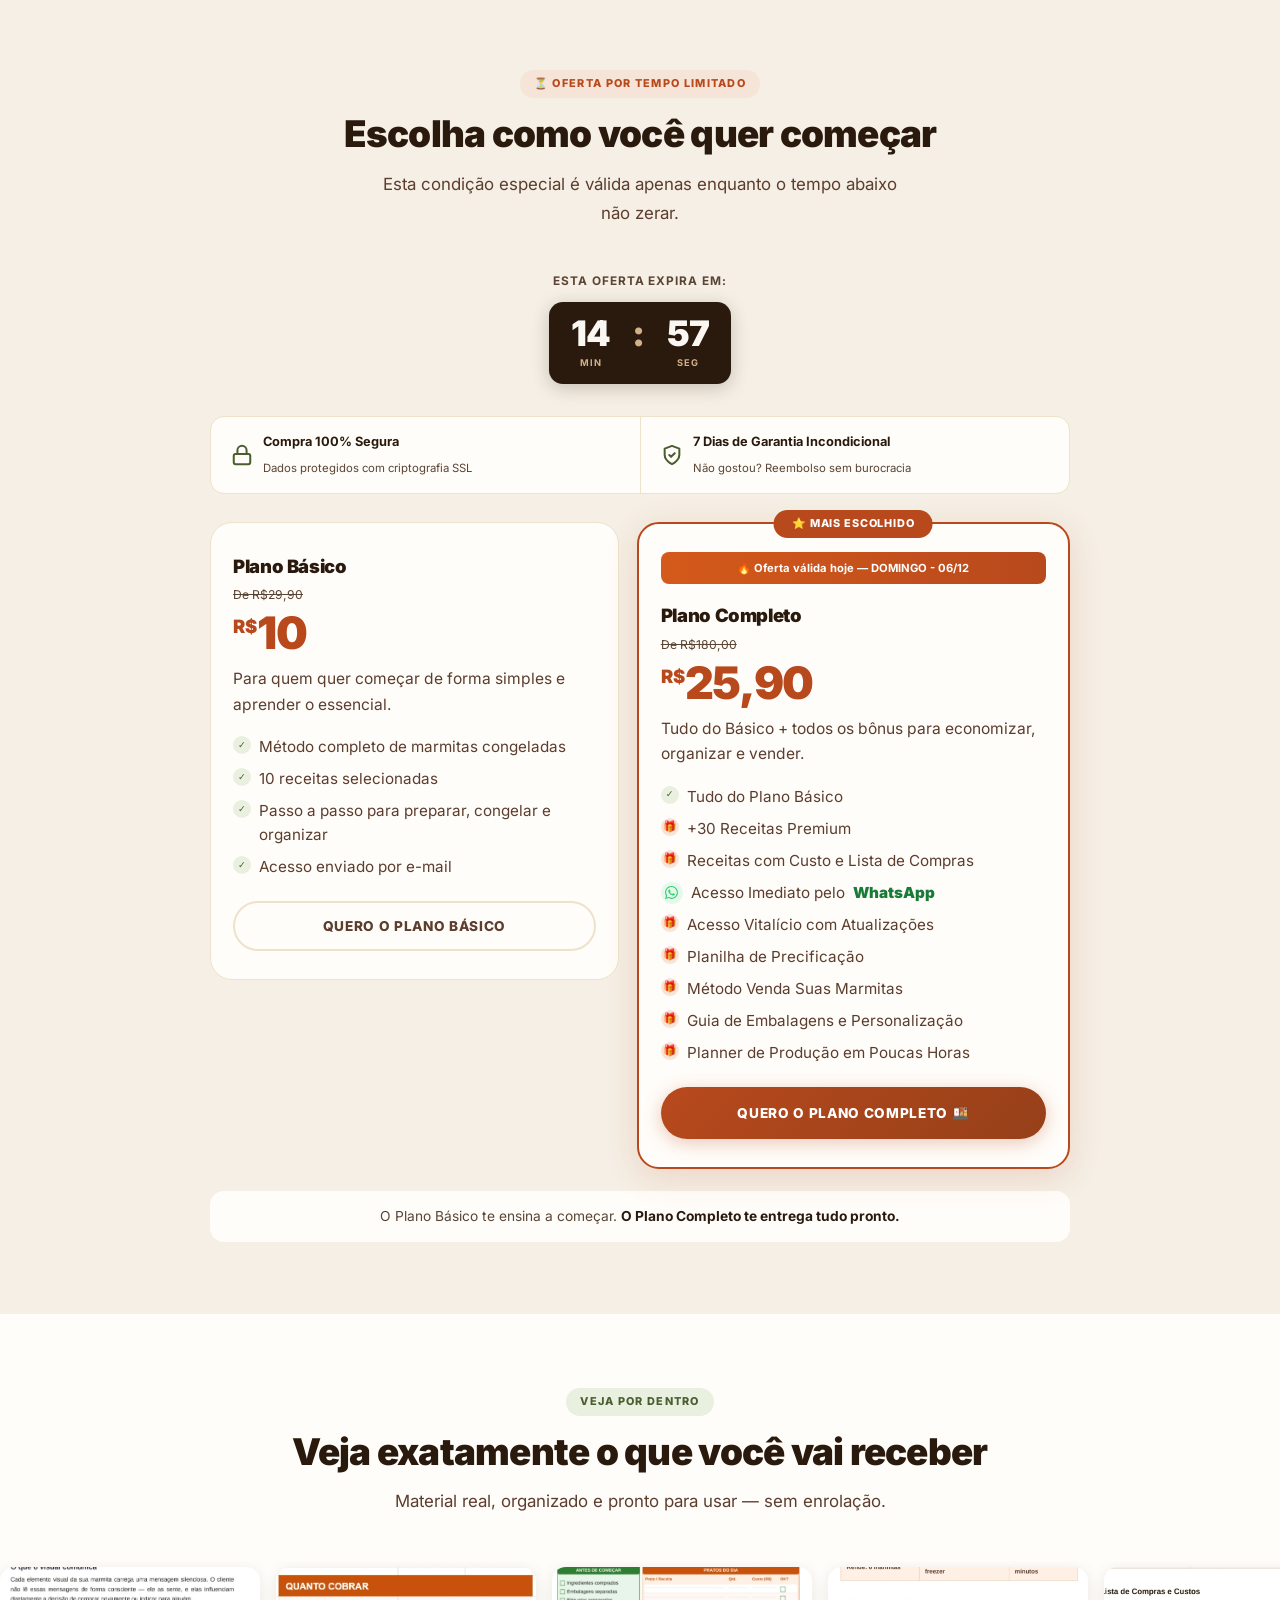
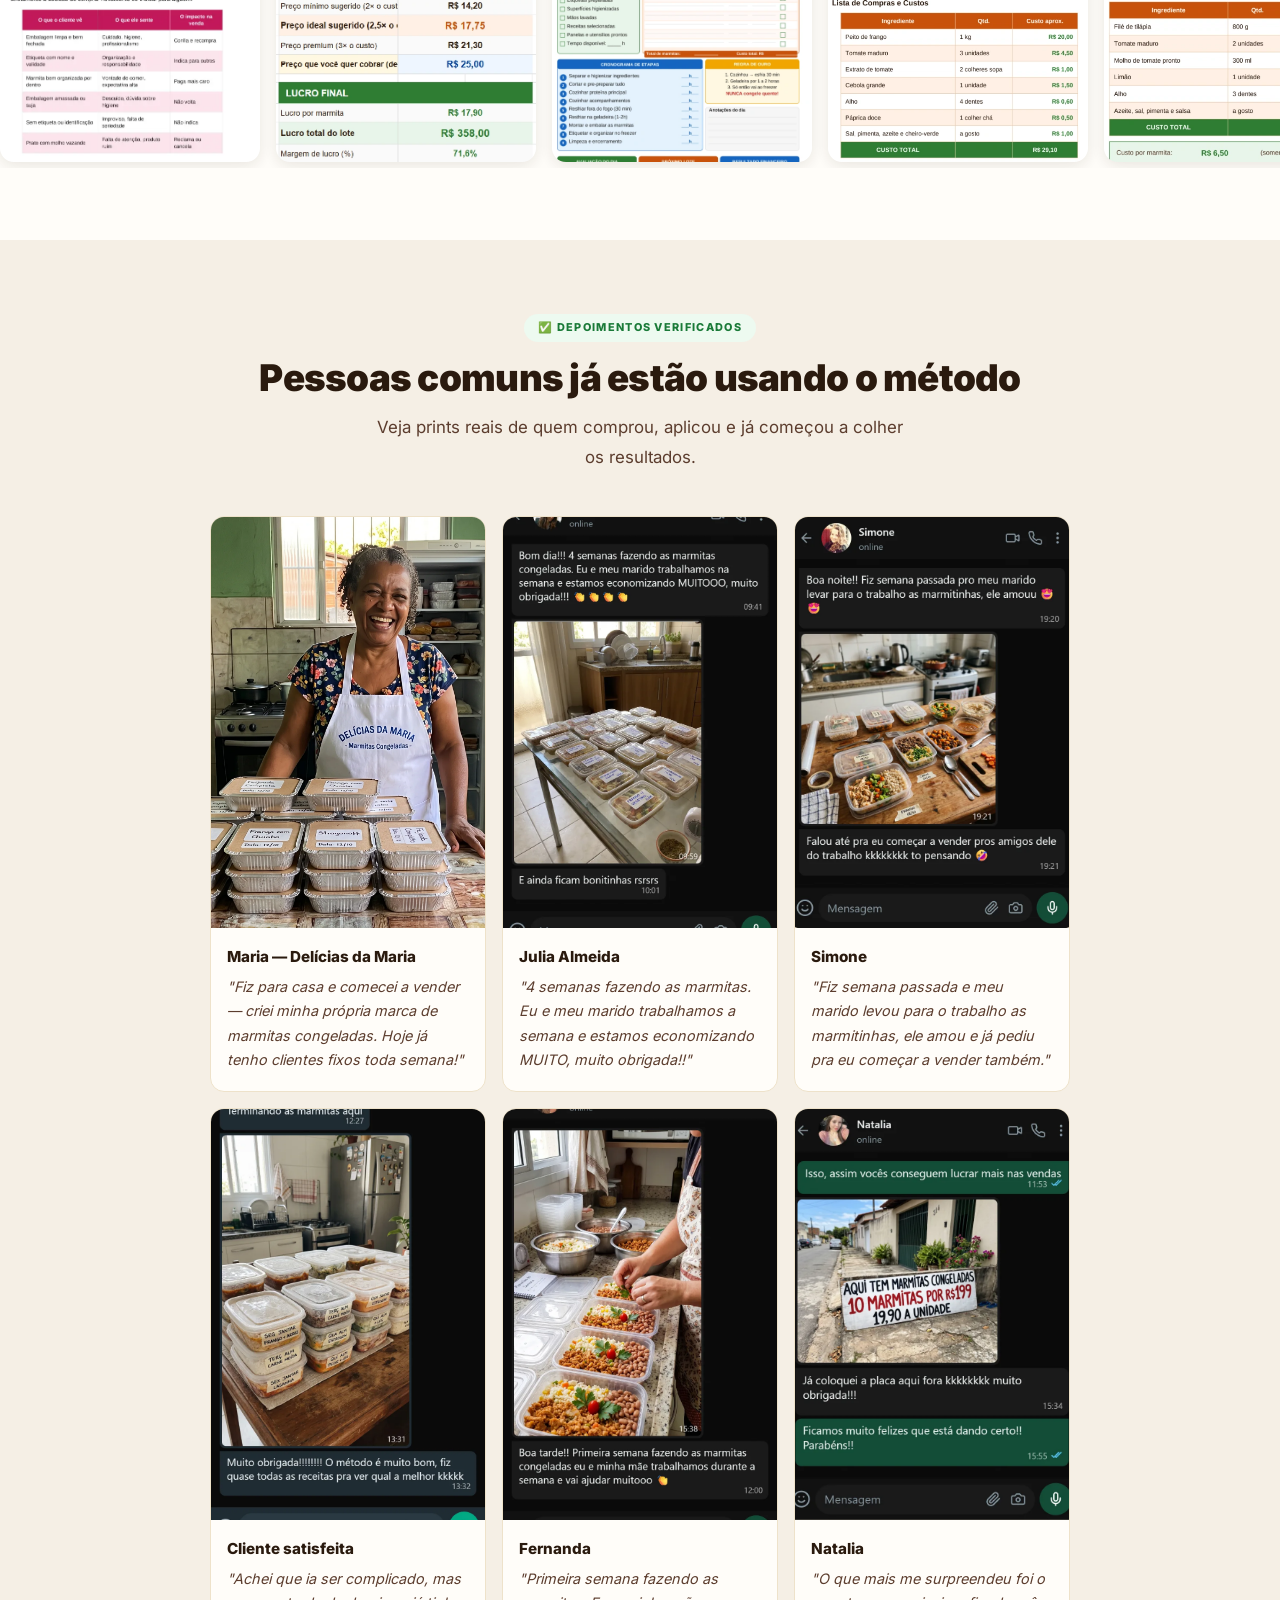
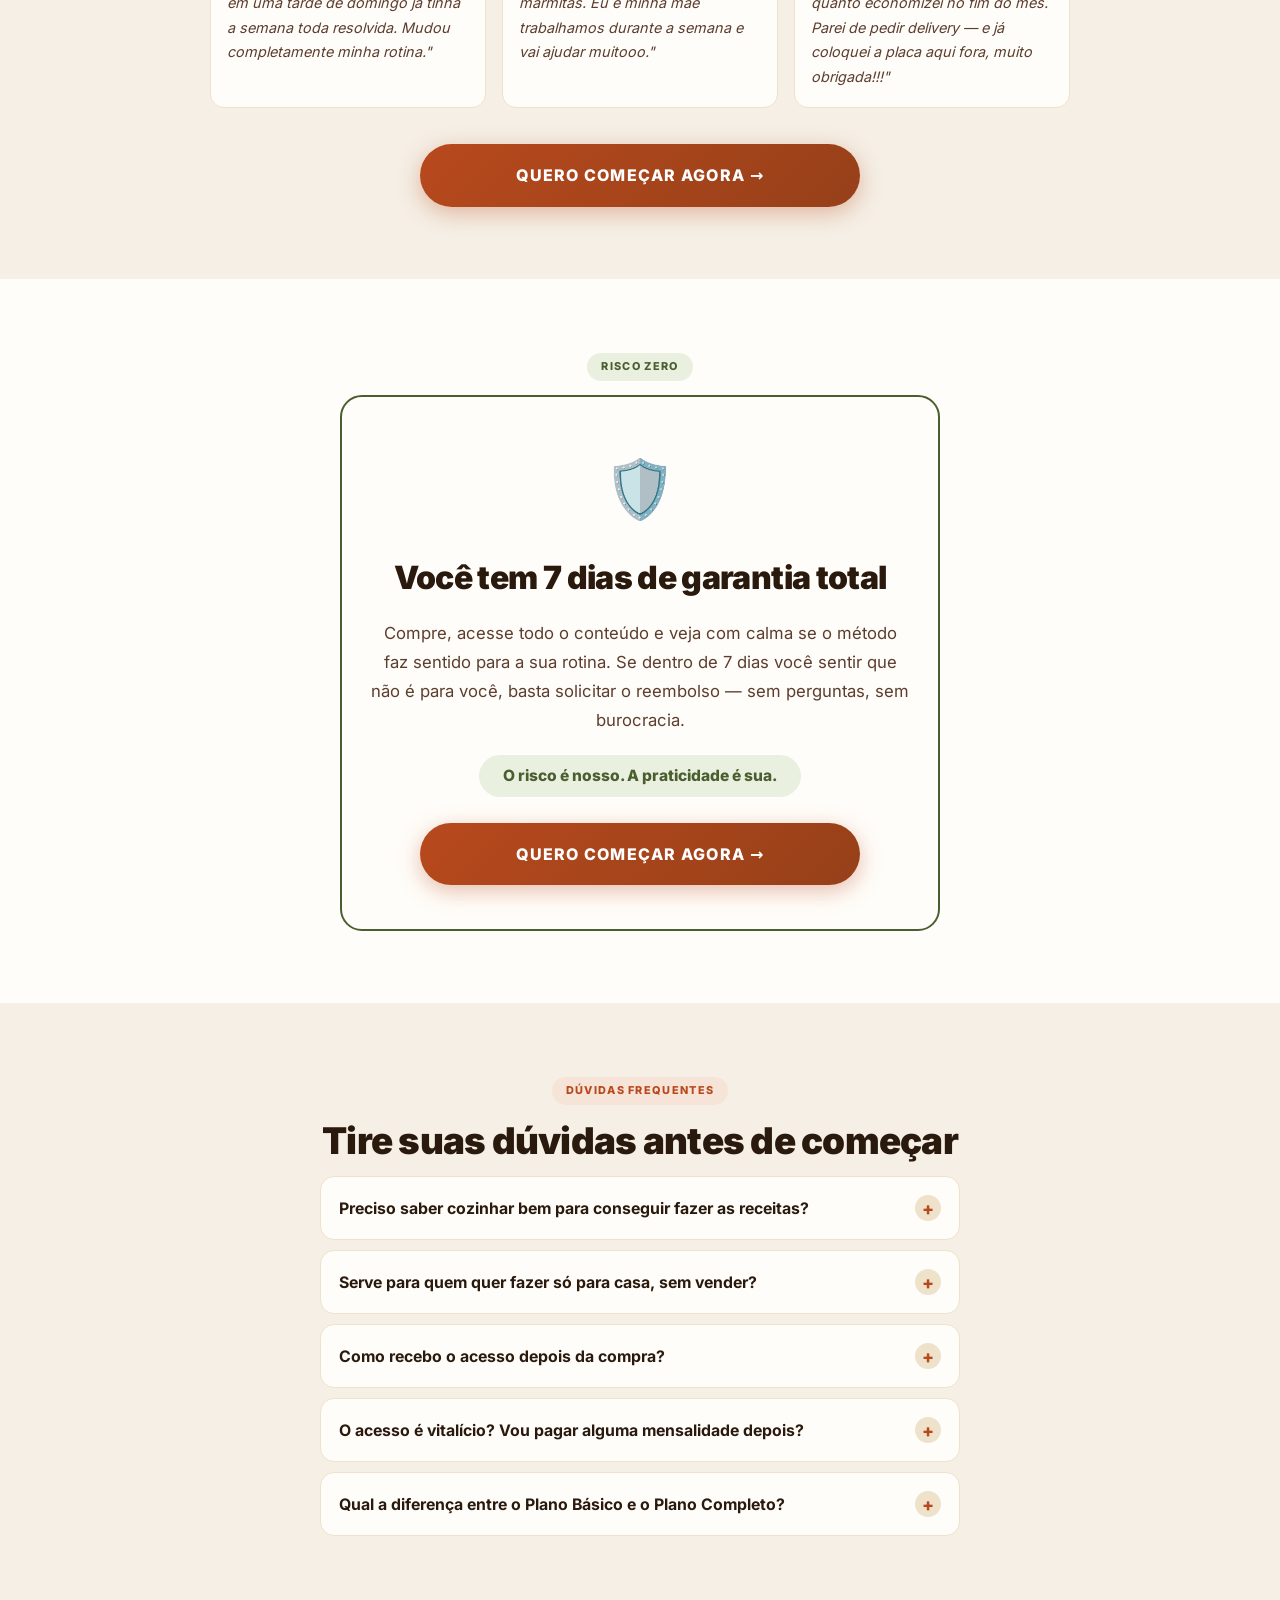
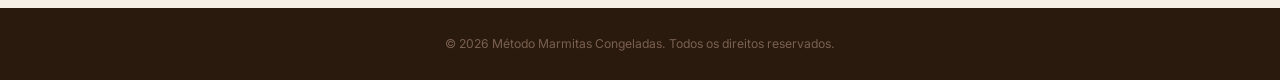
==== commit 7f1b9870: "glfasflsalf" ====
--- a/index.html
+++ b/index.html
@@ -203,14 +203,15 @@
     }
     @keyframes badge-pulse { 0%,100%{box-shadow:0 0 0 0 rgba(184,73,29,.3)} 50%{box-shadow:0 0 0 8px rgba(184,73,29,0)} }
     .hero h1 {
-      font-size: clamp(1.72rem, 5.5vw, 2.95rem);
-      font-weight: 900; line-height: 1.16; color: var(--coffee);
+      font-size: clamp(1.45rem, 4.2vw, 2.4rem);
+      font-weight: 900; line-height: 1.18; color: var(--coffee);
       margin: 0 auto 20px; max-width: 700px; letter-spacing: -.025em;
     }
     .hero h1 .hi { color: var(--tc) }
     .hero-sub {
-      font-size: clamp(.88rem, 2.4vw, 1.03rem);
-      color: var(--text-md); max-width: 560px; margin: 0 auto 28px; line-height: 1.7;
+      font-size: clamp(1.02rem, 2.8vw, 1.2rem);
+      color: var(--coffee); max-width: 580px; margin: 0 auto 28px; line-height: 1.75;
+      font-weight: 500;
     }
     .hero-mockup {
       max-width: min(600px, 94vw); margin: 0 auto 30px; border-radius: 14px;
@@ -799,7 +800,7 @@
     <div class="container">
       <div class="s-eyebrow"><span class="tag tag-olive">O que está incluso</span></div>
       <h2 class="s-title">Tudo o que você precisa para nunca mais<br>perder tempo na cozinha</h2>
-      <p class="s-sub">Um sistema completo — do planejamento ao congelamento — para você organizar sua semana em poucas horas.</p>
+      <p class="s-sub">Um treinamento completo — do planejamento ao congelamento — para você organizar sua semana em poucas horas.</p>
       <div class="del-grid">
         <div class="del-card fade-in"><div class="del-icon">📖</div><div class="del-title">Método completo em PDF</div><div class="del-desc">Passo a passo, do zero, para planejar, cozinhar, congelar e organizar suas marmitas — mesmo sem nunca ter feito isso antes.</div></div>
         <div class="del-card fade-in"><div class="del-icon">🍳</div><div class="del-title">+40 receitas práticas e testadas</div><div class="del-desc">Receitas pensadas para congelar bem, com ingredientes acessíveis e baixo custo por porção (entre R$5 e R$8 por marmita).</div></div>
@@ -1318,7 +1319,7 @@
 
     /* DATA DINÂMICA — topbar e urgência do plano */
     (function () {
-      var days = ['DOM', 'SEG', 'TER', 'QUA', 'QUI', 'SEX', 'SÁB'];
+      var days = ['DOMINGO', 'SEGUNDA', 'TERÇA', 'QUARTA', 'QUINTA', 'SEXTA', 'SÁBADO'];
       var now  = new Date();
       var dayName = days[now.getDay()];
       var dd   = String(now.getDate()).padStart(2, '0');
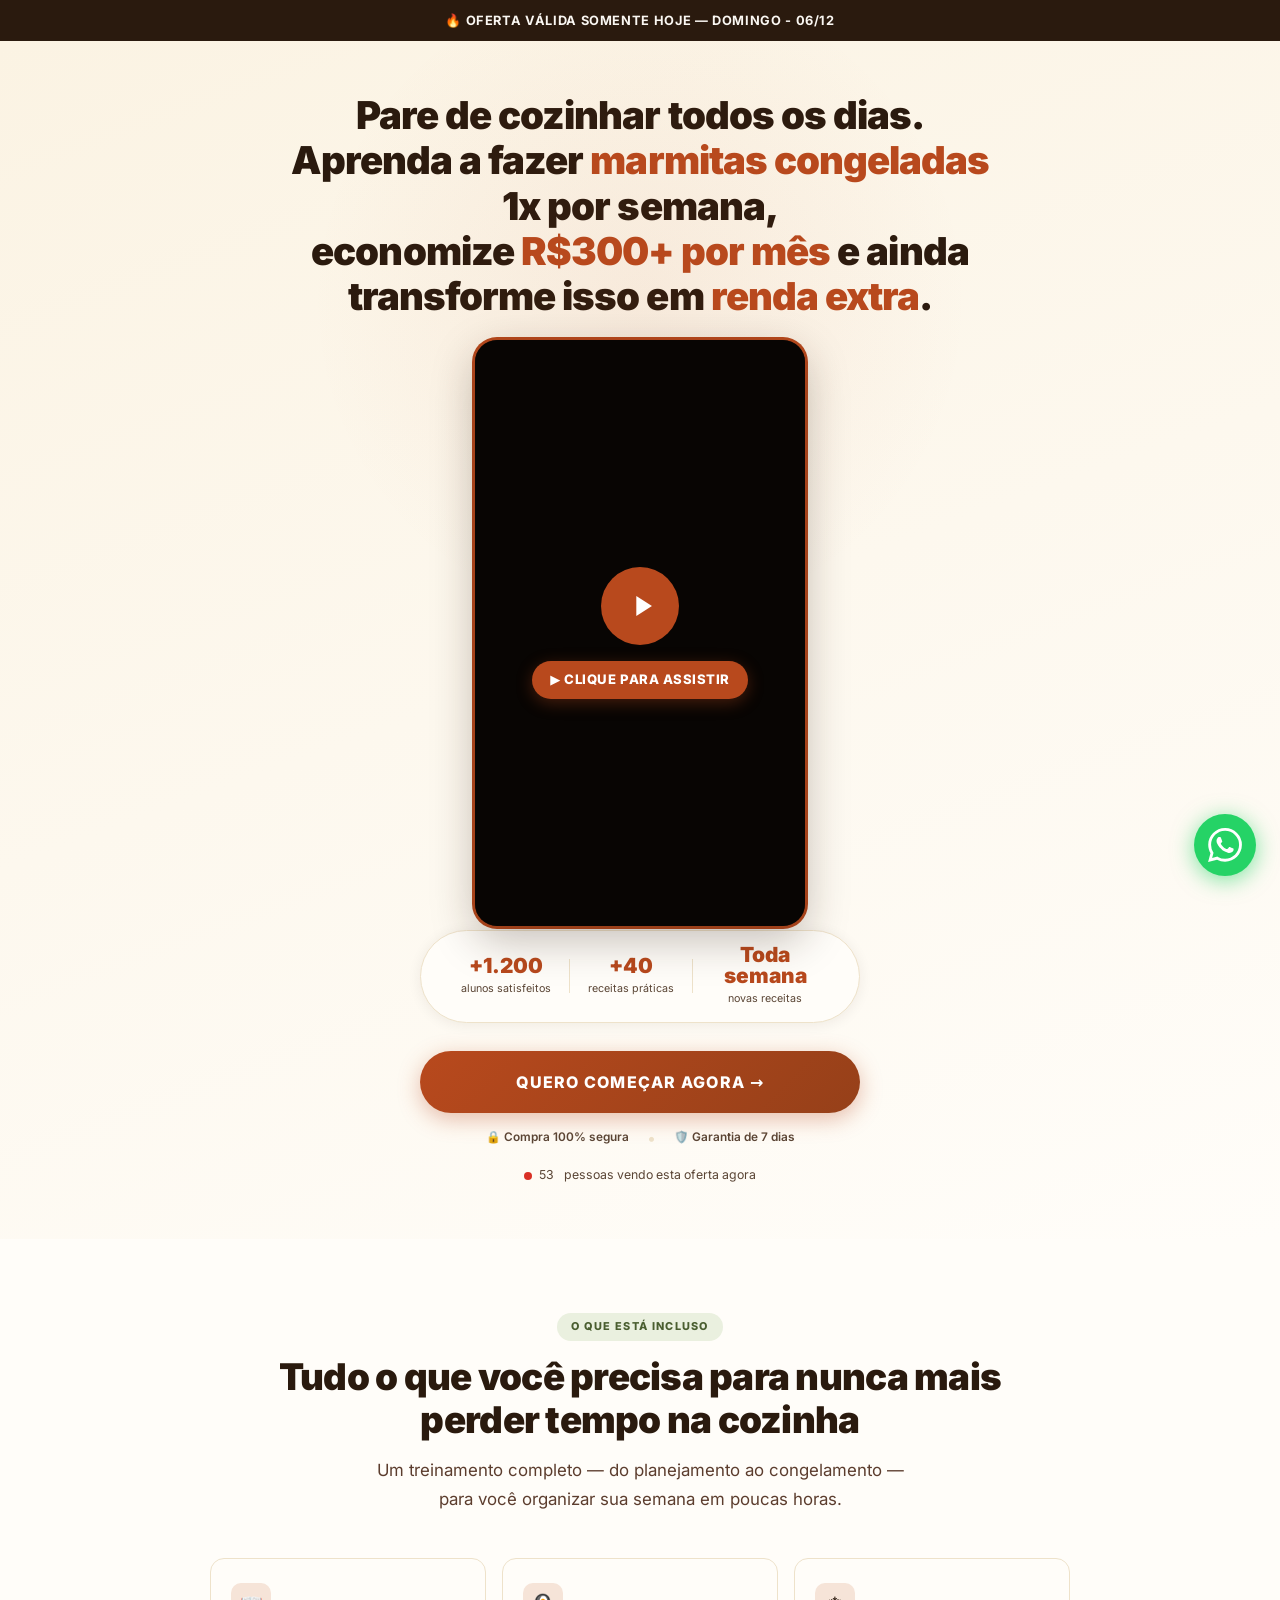
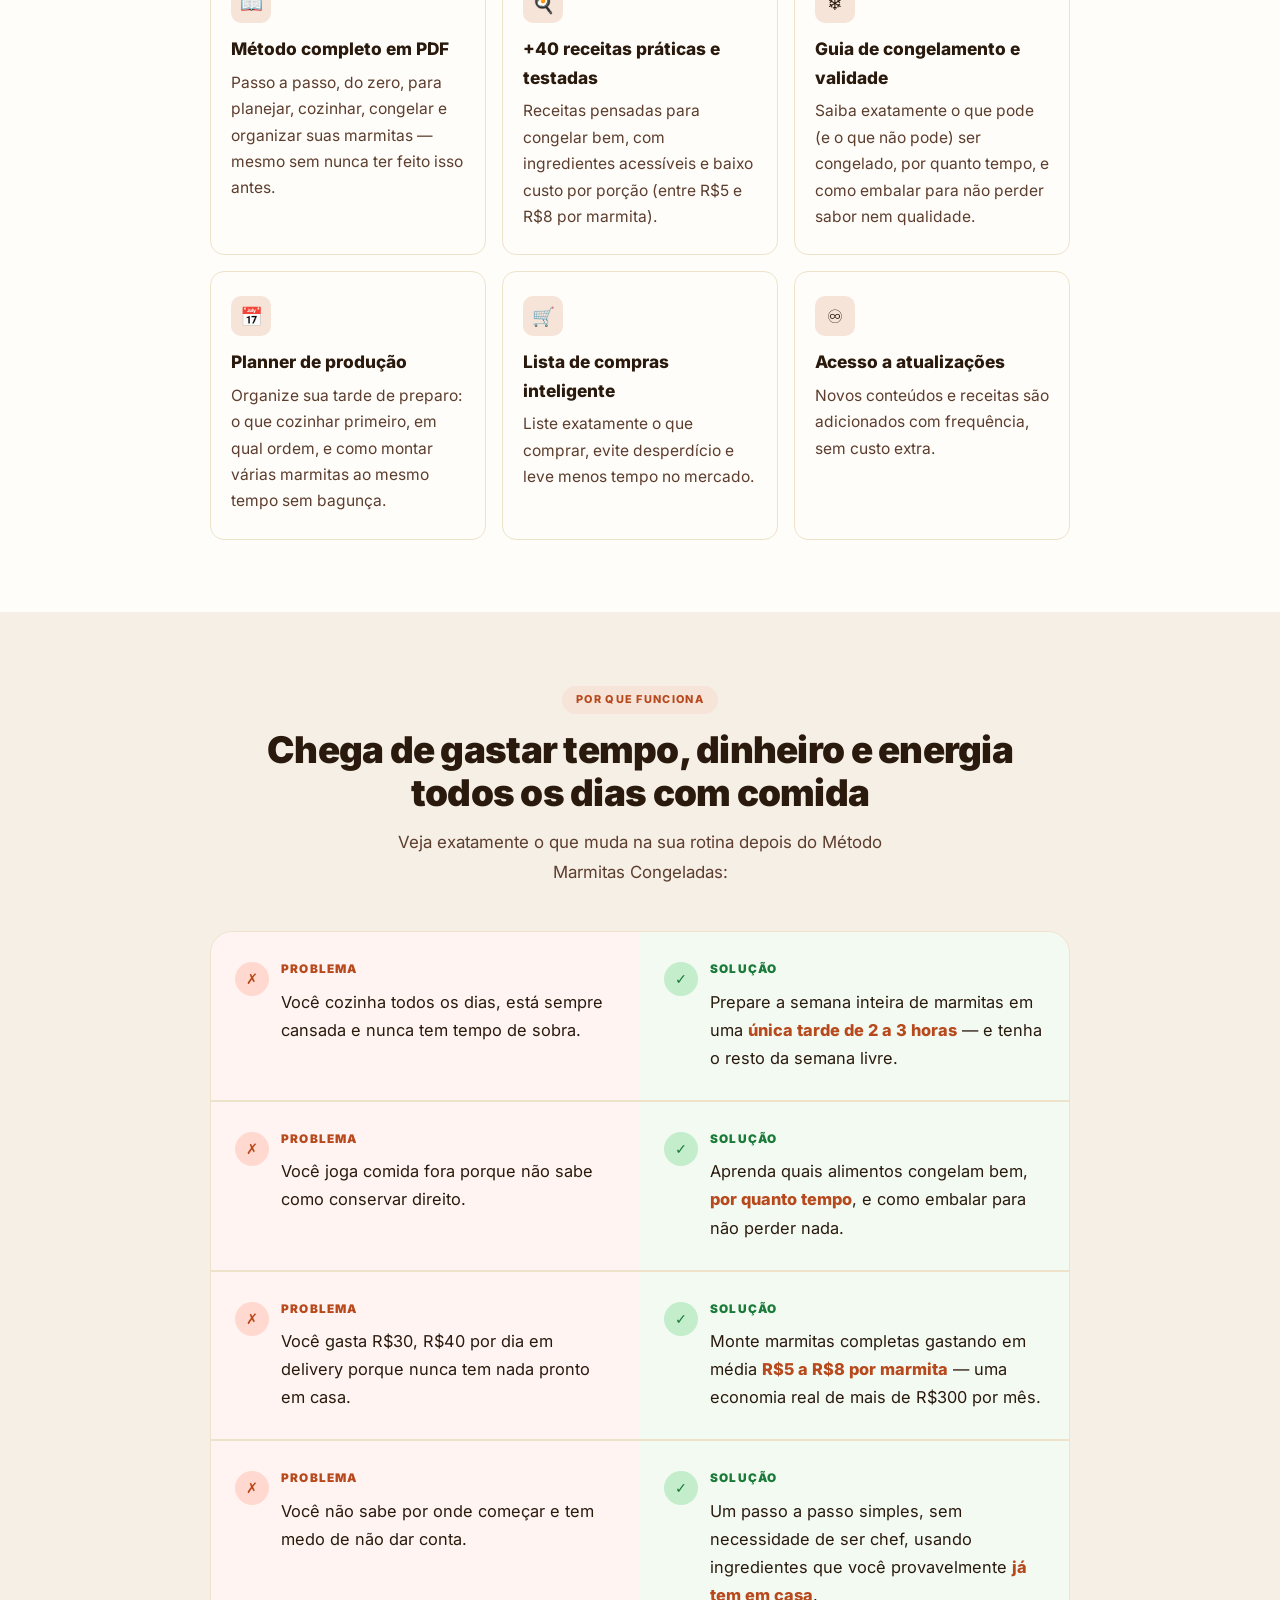
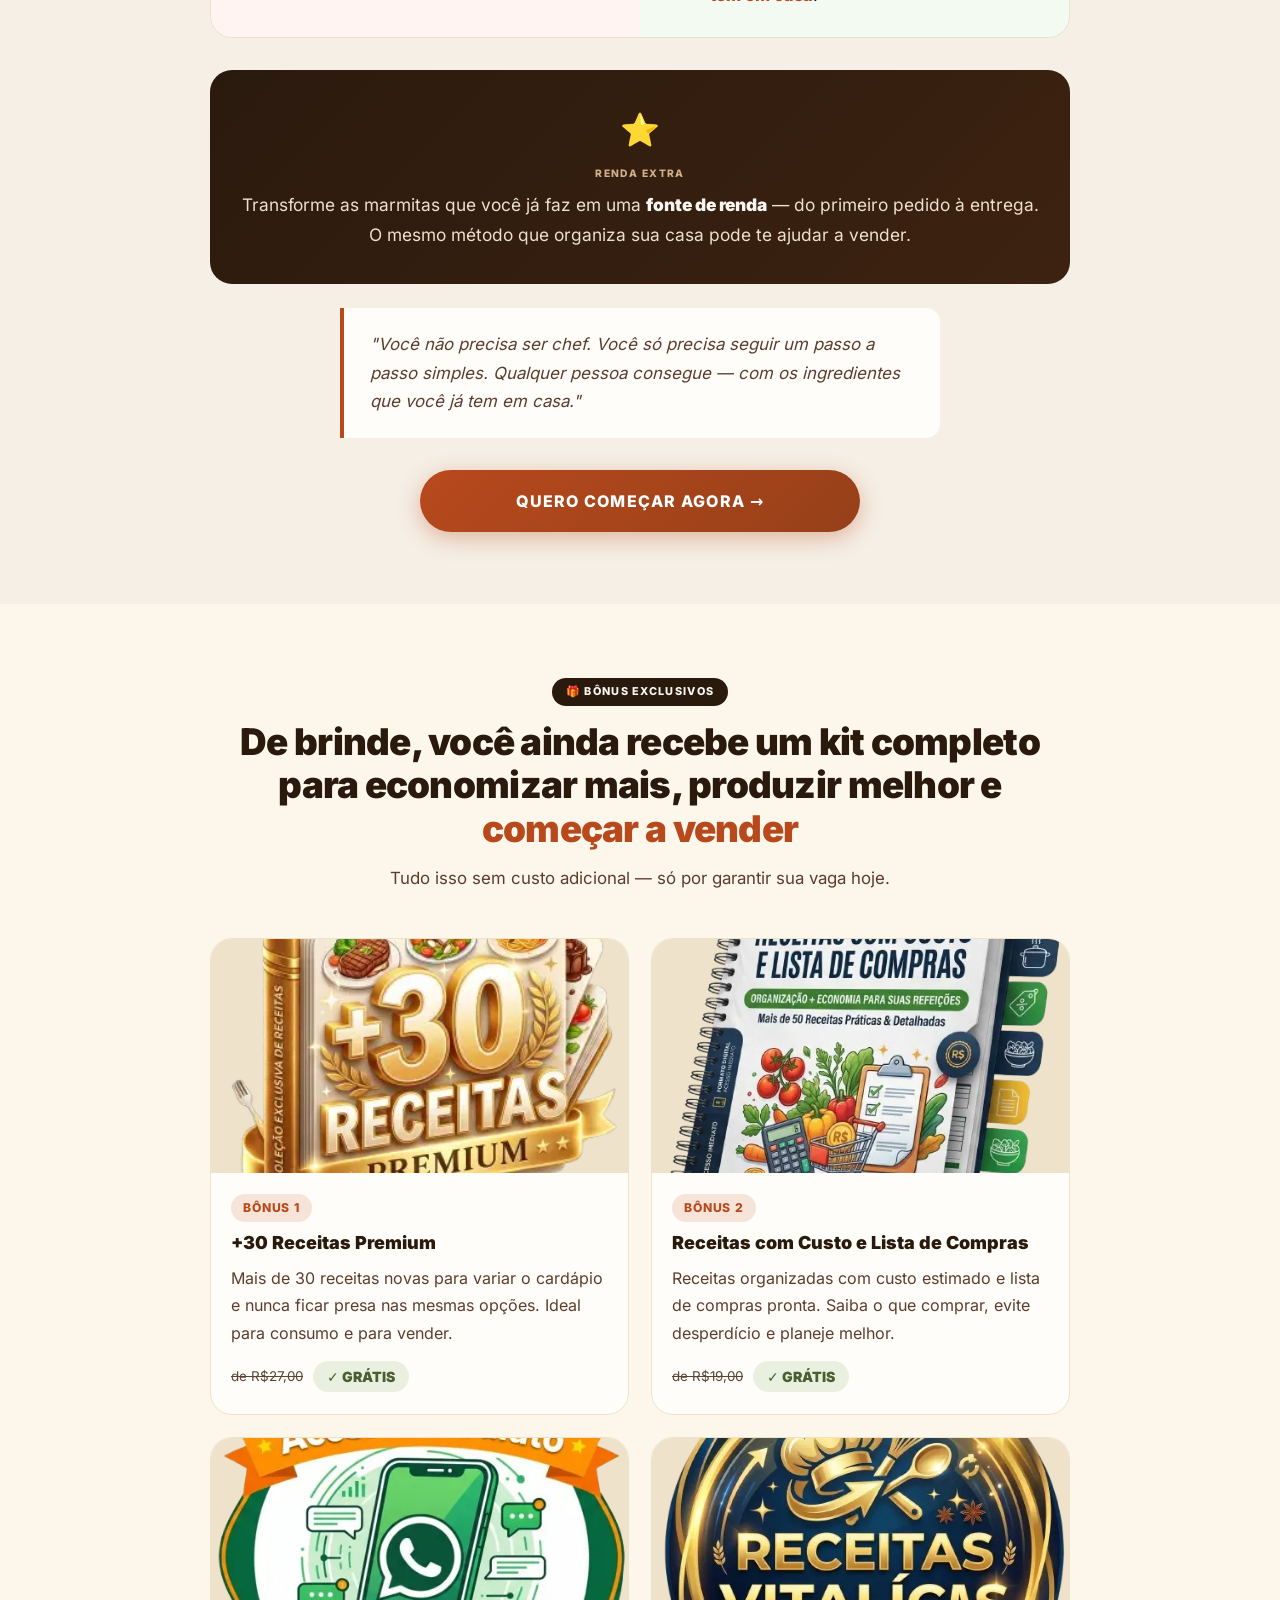
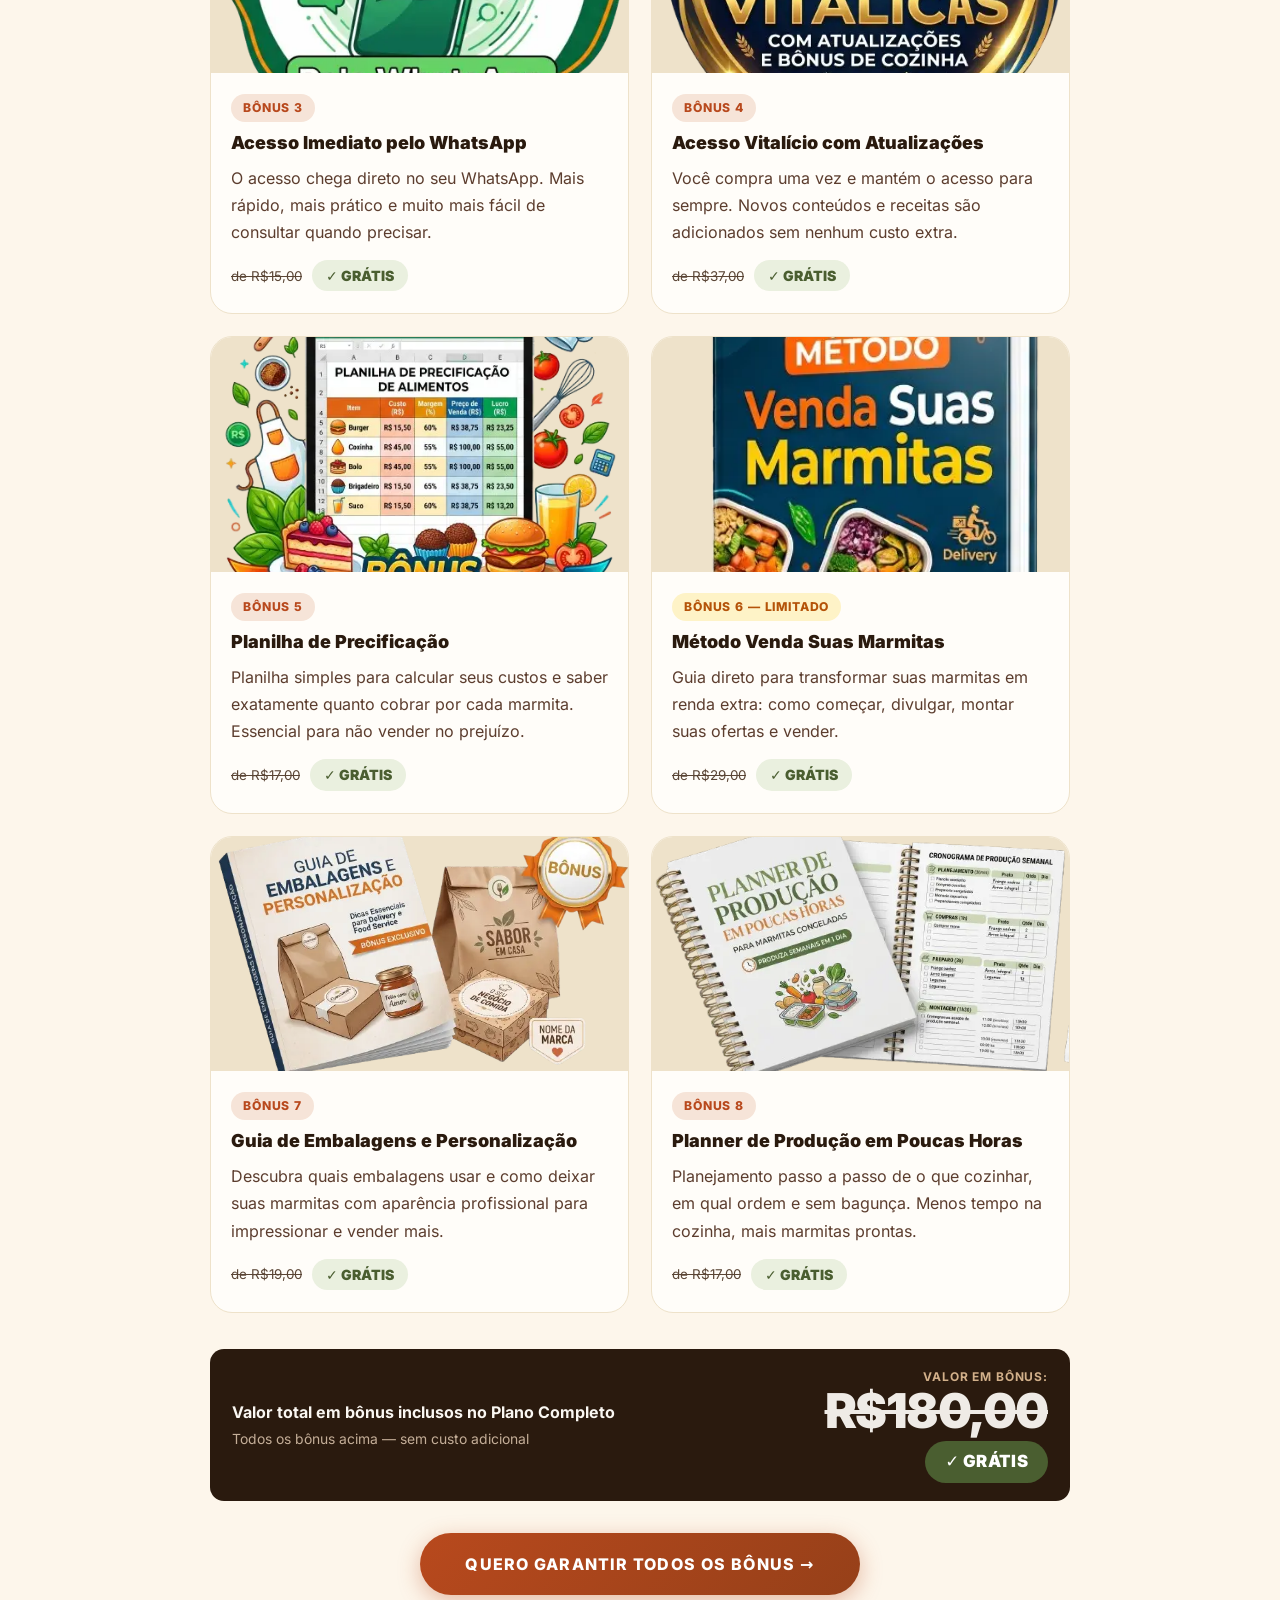
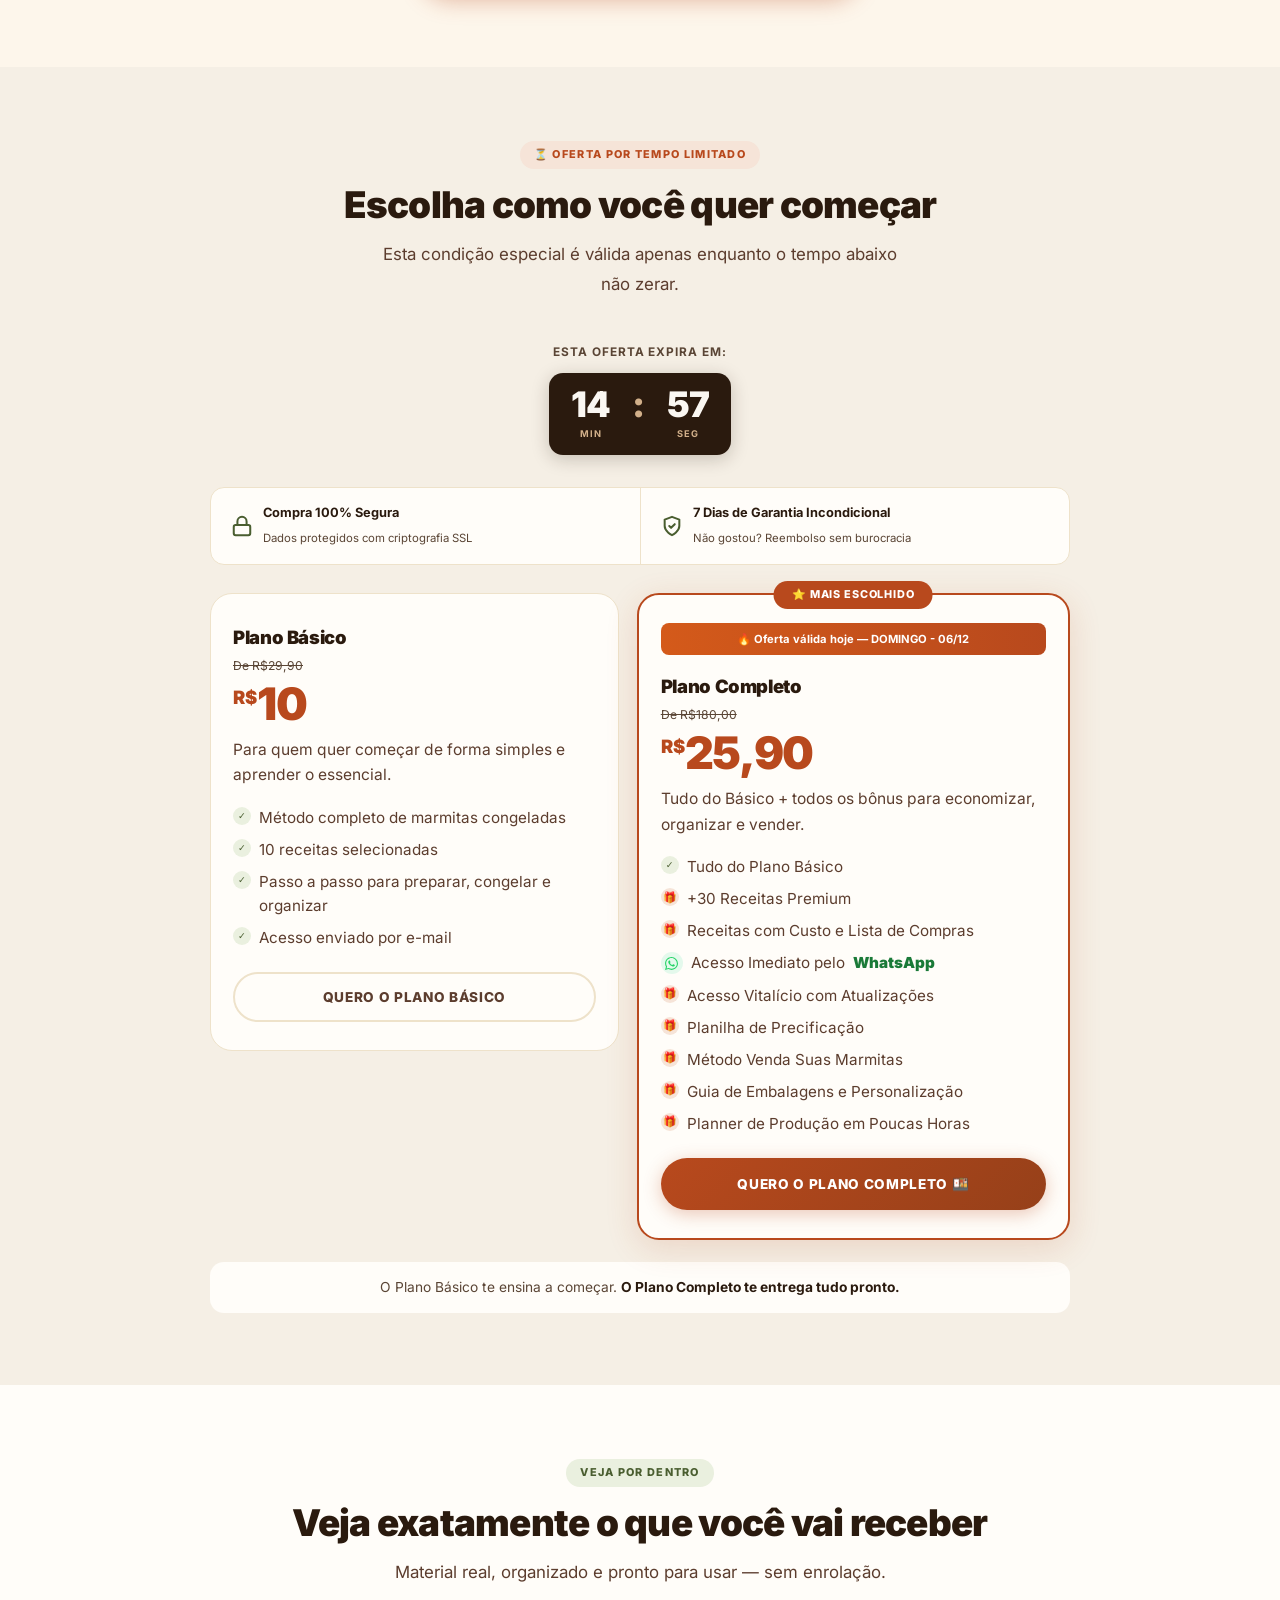
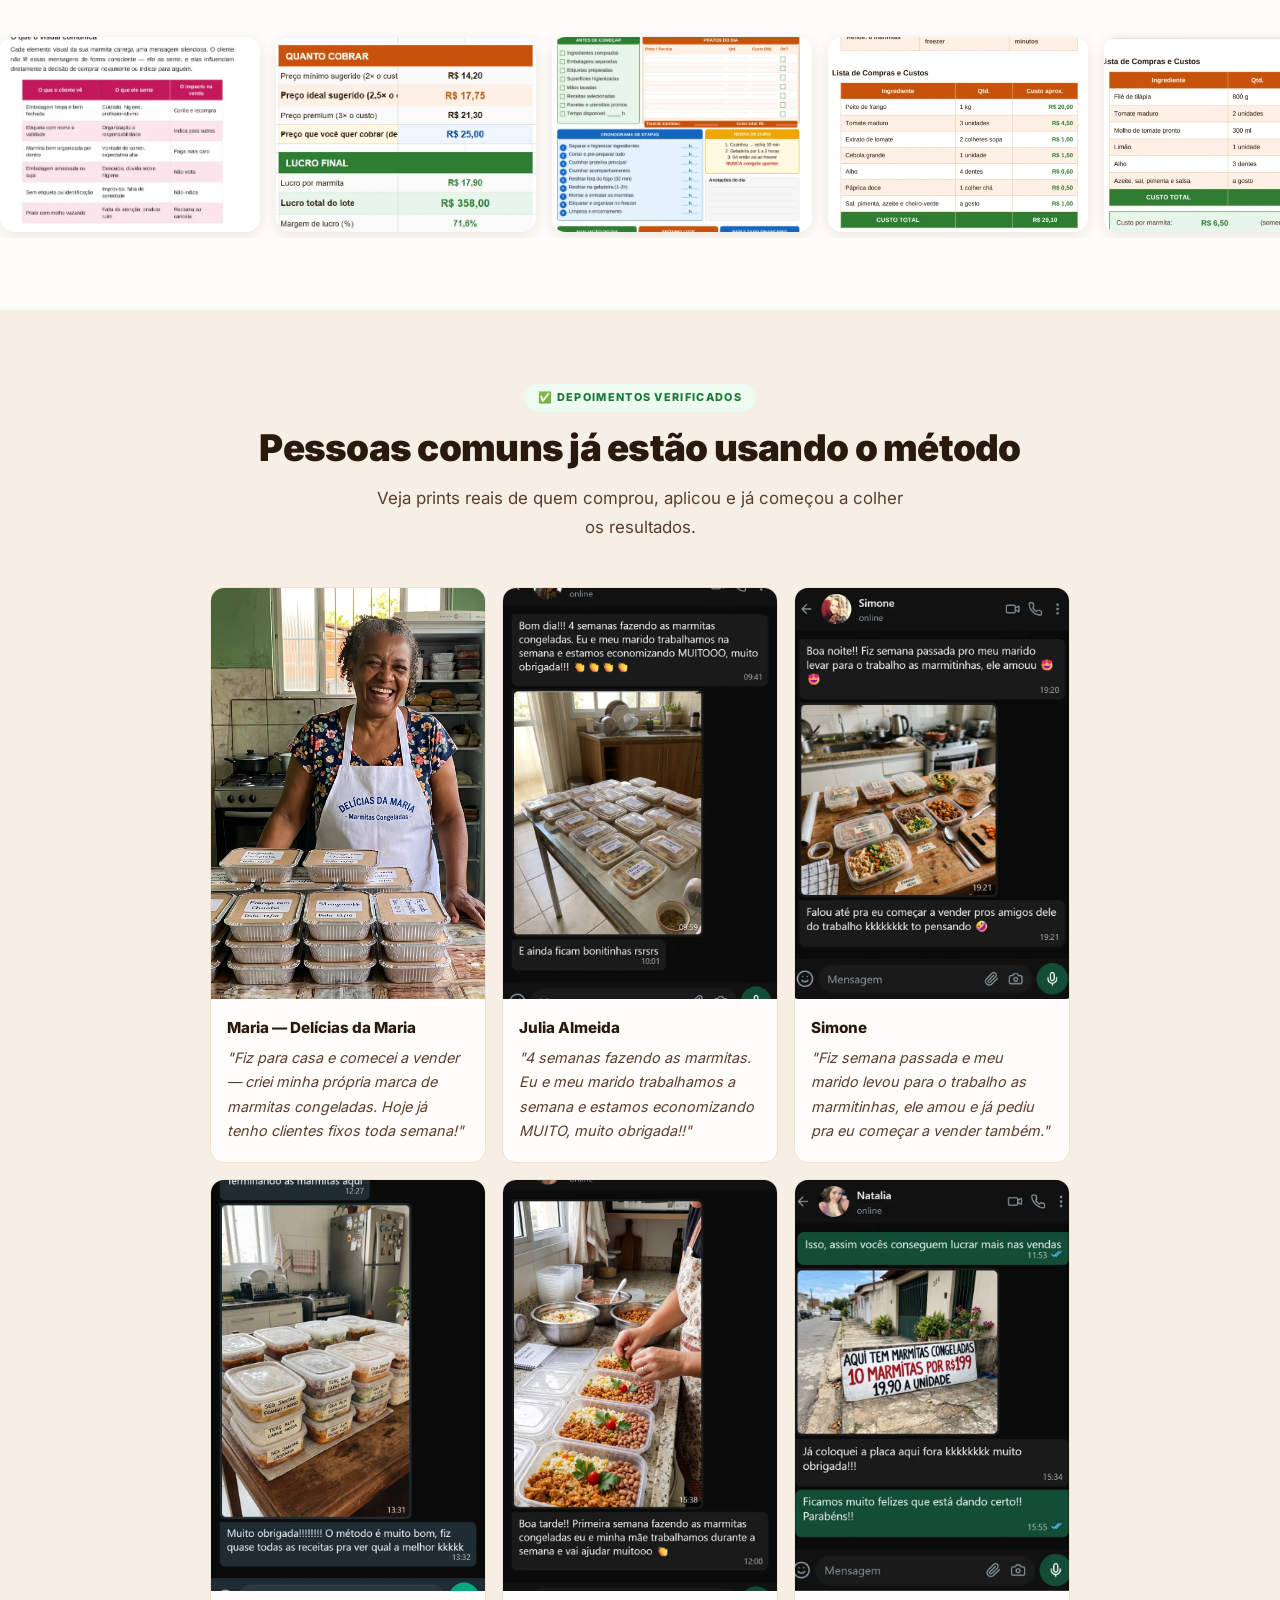
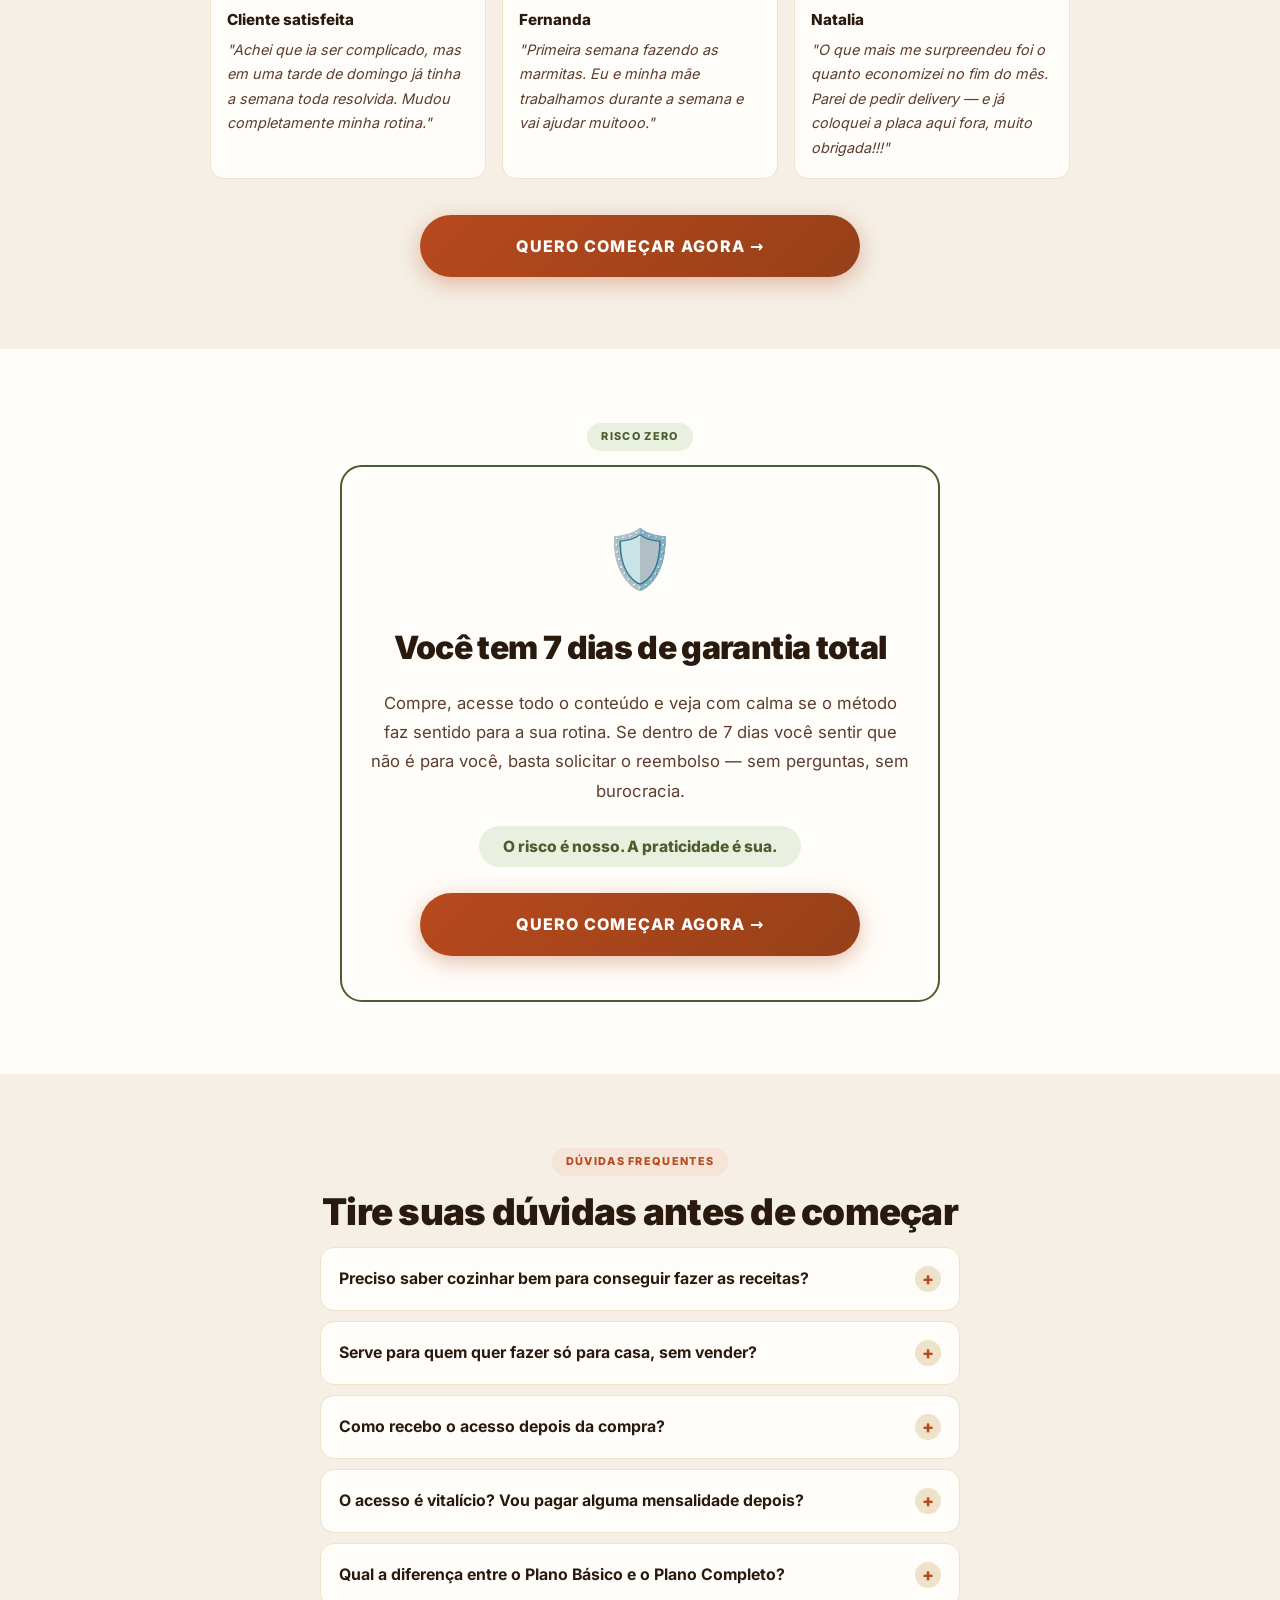
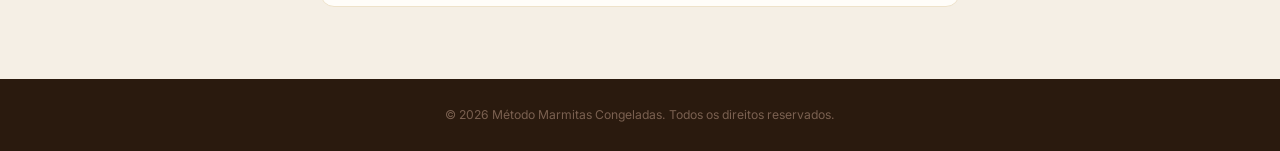
==== commit e65d172d: "Vaii" ====
--- a/index.html
+++ b/index.html
@@ -12,9 +12,6 @@
   <link rel="dns-prefetch" href="https://ggcheckout.app">
   <link rel="preconnect" href="https://cdn.utmify.com.br" crossorigin>
   <link rel="dns-prefetch" href="https://cdn.utmify.com.br">
-
-  <!-- Preload LCP image -->
-  <link rel="preload" as="image" href="assets/mockups/mockup-hero.webp" fetchpriority="high" type="image/webp">
 
   <!-- Preload Inter -->
   <link rel="preload" href="fonts/inter-400-latin.woff2" as="font" type="font/woff2" crossorigin>
@@ -721,11 +718,50 @@
       .modal-yes  { padding: 15px; font-size: .88rem; margin-bottom: 8px; }
       .modal-skip { padding: 12px; font-size: .74rem; }
     }
+
+    /* ── VSL (Hero Video 9:16) ──────────────────────── */
+    .vsl{position:relative;width:100%;max-width:330px;margin:14px auto 4px;aspect-ratio:9/16;border-radius:var(--radius-lg);overflow:hidden;background:var(--coffee);box-shadow:0 14px 44px rgba(42,26,14,.28),0 0 0 3px var(--tc);cursor:pointer;isolation:isolate;}
+    .vsl-video{position:absolute;inset:0;width:100%;height:100%;object-fit:cover;display:block;}
+    /* overlay base: cobre o vídeo, flex coluna centralizada */
+    .vsl-overlay{position:absolute;inset:0;z-index:2;display:flex;flex-direction:column;align-items:center;justify-content:center;gap:16px;transition:opacity .3s ease;pointer-events:none;}
+    /* overlay inicial (antes do 1º clique) */
+    #vsl-overlay{background:rgba(0,0,0,.80);opacity:1;pointer-events:auto;}
+    .vsl.playing #vsl-overlay{opacity:0;pointer-events:none;}
+    /* overlay de pausa (após iniciar) */
+    .vsl-paused-overlay{background:rgba(0,0,0,.60);opacity:0;}
+    .vsl.paused .vsl-paused-overlay{opacity:1;pointer-events:auto;}
+    .vsl-play{width:78px;height:78px;border-radius:50%;background:var(--tc);color:#fff;display:flex;align-items:center;justify-content:center;border:none;box-shadow:0 0 0 0 rgba(184,73,29,.6);animation:vsl-pulse 1.6s infinite cubic-bezier(.66,0,0,1);flex-shrink:0;}
+    .vsl-play svg{display:block;margin-left:3px;}
+    @keyframes vsl-pulse{0%{transform:scale(1);box-shadow:0 0 0 0 rgba(184,73,29,.55)}70%{transform:scale(1.06);box-shadow:0 0 0 22px rgba(184,73,29,0)}100%{transform:scale(1);box-shadow:0 0 0 0 rgba(184,73,29,0)}}
+    .vsl-label{background:var(--tc);color:#fff;font-size:.82rem;font-weight:800;letter-spacing:.04em;padding:8px 18px;border-radius:40px;text-transform:uppercase;box-shadow:0 4px 16px rgba(184,73,29,.35);animation:pulse-op 1.8s infinite;}
+    .vsl-bar{position:absolute;left:0;right:0;bottom:0;z-index:3;height:6px;background:rgba(250,247,242,.22);opacity:0;transition:opacity .3s ease;pointer-events:none;}
+    .vsl.playing .vsl-bar{opacity:1;}
+    .vsl-bar-fill{display:block;height:100%;width:0%;background:linear-gradient(90deg,var(--tc),var(--tc-lt));box-shadow:0 0 8px rgba(184,73,29,.6);animation-name:vsl-progress;animation-timing-function:linear;animation-fill-mode:forwards;animation-play-state:paused;}
+    @keyframes vsl-progress{
+      0%  {width:0%}
+      20% {width:42%}
+      35% {width:60%}
+      45% {width:70%}
+      55% {width:77%}
+      65% {width:83%}
+      75% {width:88%}
+      85% {width:92%}
+      93% {width:95%}
+      100%{width:97%}
+    }
+    @media(max-width:640px){.vsl{max-width:280px;margin:10px auto 2px;border-radius:var(--radius);}}
+    @media(prefers-reduced-motion:reduce){.vsl-play,.vsl-label{animation:none;}}
   </style>
 
   <!-- Utmify Pixel 1 — Pixel de conversão -->
-  <script>window.pixelId = "6a25ba030b67b6497b7dfa98";</script>
-  <script async defer src="https://cdn.utmify.com.br/scripts/pixel/pixel.js"></script>
+  <script>
+    window.pixelId = "6a30a6d204bba49a5cd79146";
+    var a = document.createElement("script");
+    a.setAttribute("async", "");
+    a.setAttribute("defer", "");
+    a.setAttribute("src", "https://cdn.utmify.com.br/scripts/pixel/pixel.js");
+    document.head.appendChild(a);
+  </script>
   <!-- Utmify Pixel 2 — Rastreamento de UTMs -->
   <script
     src="https://cdn.utmify.com.br/scripts/utms/latest.js"
@@ -754,22 +790,33 @@
         <span class="hi">renda extra</span>.
       </h1>
 
-      <p class="hero-sub">
-        O método simples e testado por mais de 1.200 alunos para você cozinhar 1 vez
-        e comer bem a semana toda — sem perder tempo, sem desperdiçar comida e sem
-        gastar fortunas em delivery e apps de comida.
-      </p>
-
-      <img
-        src="assets/mockups/mockup-hero.webp"
-        alt="Kit completo Método Marmitas Congeladas — guia PDF, receitas premium, planner, planilha de precificação e bônus"
-        class="hero-mockup"
-        width="600"
-        height="420"
-        loading="eager"
-        fetchpriority="high"
-        decoding="sync"
-      >
+      <div class="vsl" id="vsl" onclick="vslToggle()">
+        <video
+          id="vsl-video"
+          class="vsl-video"
+          src="vsl-oficial.mp4"
+          autoplay
+          muted
+          loop
+          playsinline
+          webkit-playsinline
+          preload="auto"
+        ></video>
+        <div class="vsl-overlay" id="vsl-overlay">
+          <button type="button" class="vsl-play" aria-label="Assistir vídeo com som" tabindex="-1">
+            <svg viewBox="0 0 24 24" width="34" height="34" fill="currentColor" aria-hidden="true"><path d="M8 5v14l11-7z"/></svg>
+          </button>
+          <span class="vsl-label" id="vsl-label">▶ CLIQUE PARA ASSISTIR</span>
+        </div>
+        <div class="vsl-overlay vsl-paused-overlay" id="vsl-paused-overlay">
+          <button type="button" class="vsl-play" aria-label="Retomar vídeo" tabindex="-1">
+            <svg viewBox="0 0 24 24" width="34" height="34" fill="currentColor" aria-hidden="true"><path d="M8 5v14l11-7z"/></svg>
+          </button>
+          <span class="vsl-label">▶ VOLTAR PRO VÍDEO</span>
+        </div>
+        <div class="vsl-bar" aria-hidden="true"><i class="vsl-bar-fill" id="vsl-bar-fill"></i></div>
+      </div>
+
 
       <div class="hero-stats">
         <div class="stat"><span class="stat-n">+1.200</span><span class="stat-l">alunos satisfeitos</span></div>
@@ -1192,6 +1239,50 @@
   </div>
 
   <script>
+  /* ── VSL controls ──────────────────────────────────────── */
+  var _vslStarted=false;
+  function vslToggle(){
+    var wrap=document.getElementById('vsl');
+    var v=document.getElementById('vsl-video');
+    if(!wrap||!v)return;
+
+    /* Primeiro clique: ativa com som, reinicia do zero */
+    if(!_vslStarted){
+      _vslStarted=true;
+      v.muted=false;v.loop=false;v.currentTime=0;
+      var p=v.play();if(p&&p.catch)p.catch(function(){});
+      wrap.classList.add('playing');
+      wrap.classList.remove('paused');
+      _vslStartBar(v);
+      return;
+    }
+
+    /* Cliques seguintes: qualquer área do vídeo pausa/retoma */
+    if(v.paused){
+      var pr=v.play();if(pr&&pr.catch)pr.catch(function(){});
+      wrap.classList.remove('paused');
+    } else {
+      v.pause();
+      wrap.classList.add('paused');
+    }
+  }
+
+  function _vslStartBar(v){
+    var fill=document.getElementById('vsl-bar-fill');
+    if(!fill)return;
+    var setDur=function(){
+      var d=(isFinite(v.duration)&&v.duration>0)?v.duration:180;
+      fill.style.animationDuration=d+'s';
+      fill.style.animationPlayState='running';
+    };
+    if(isFinite(v.duration)&&v.duration>0){setDur();}
+    else{v.addEventListener('loadedmetadata',setDur,{once:true});setDur();}
+    v.addEventListener('pause', function(){fill.style.animationPlayState='paused';});
+    v.addEventListener('play',  function(){fill.style.animationPlayState='running';});
+  }
+  </script>
+
+  <script>
   (function () {
     'use strict';
 
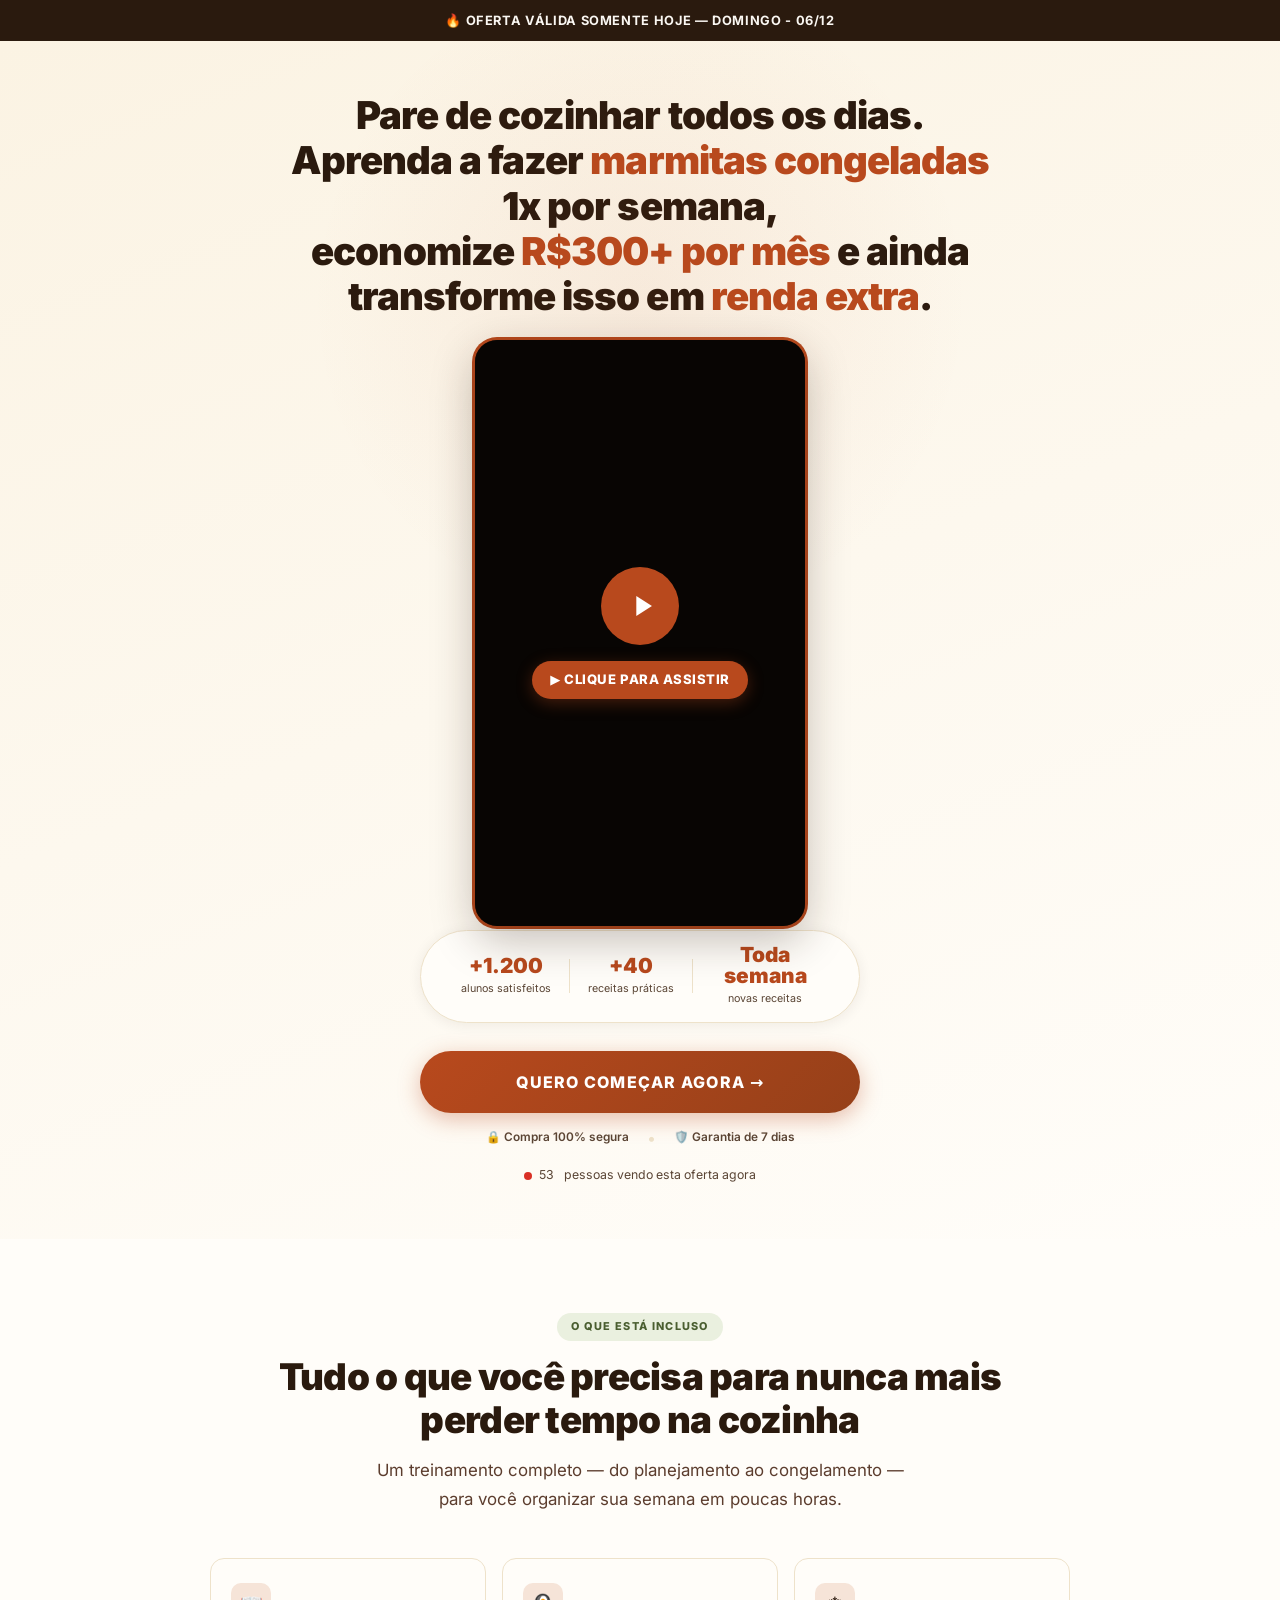
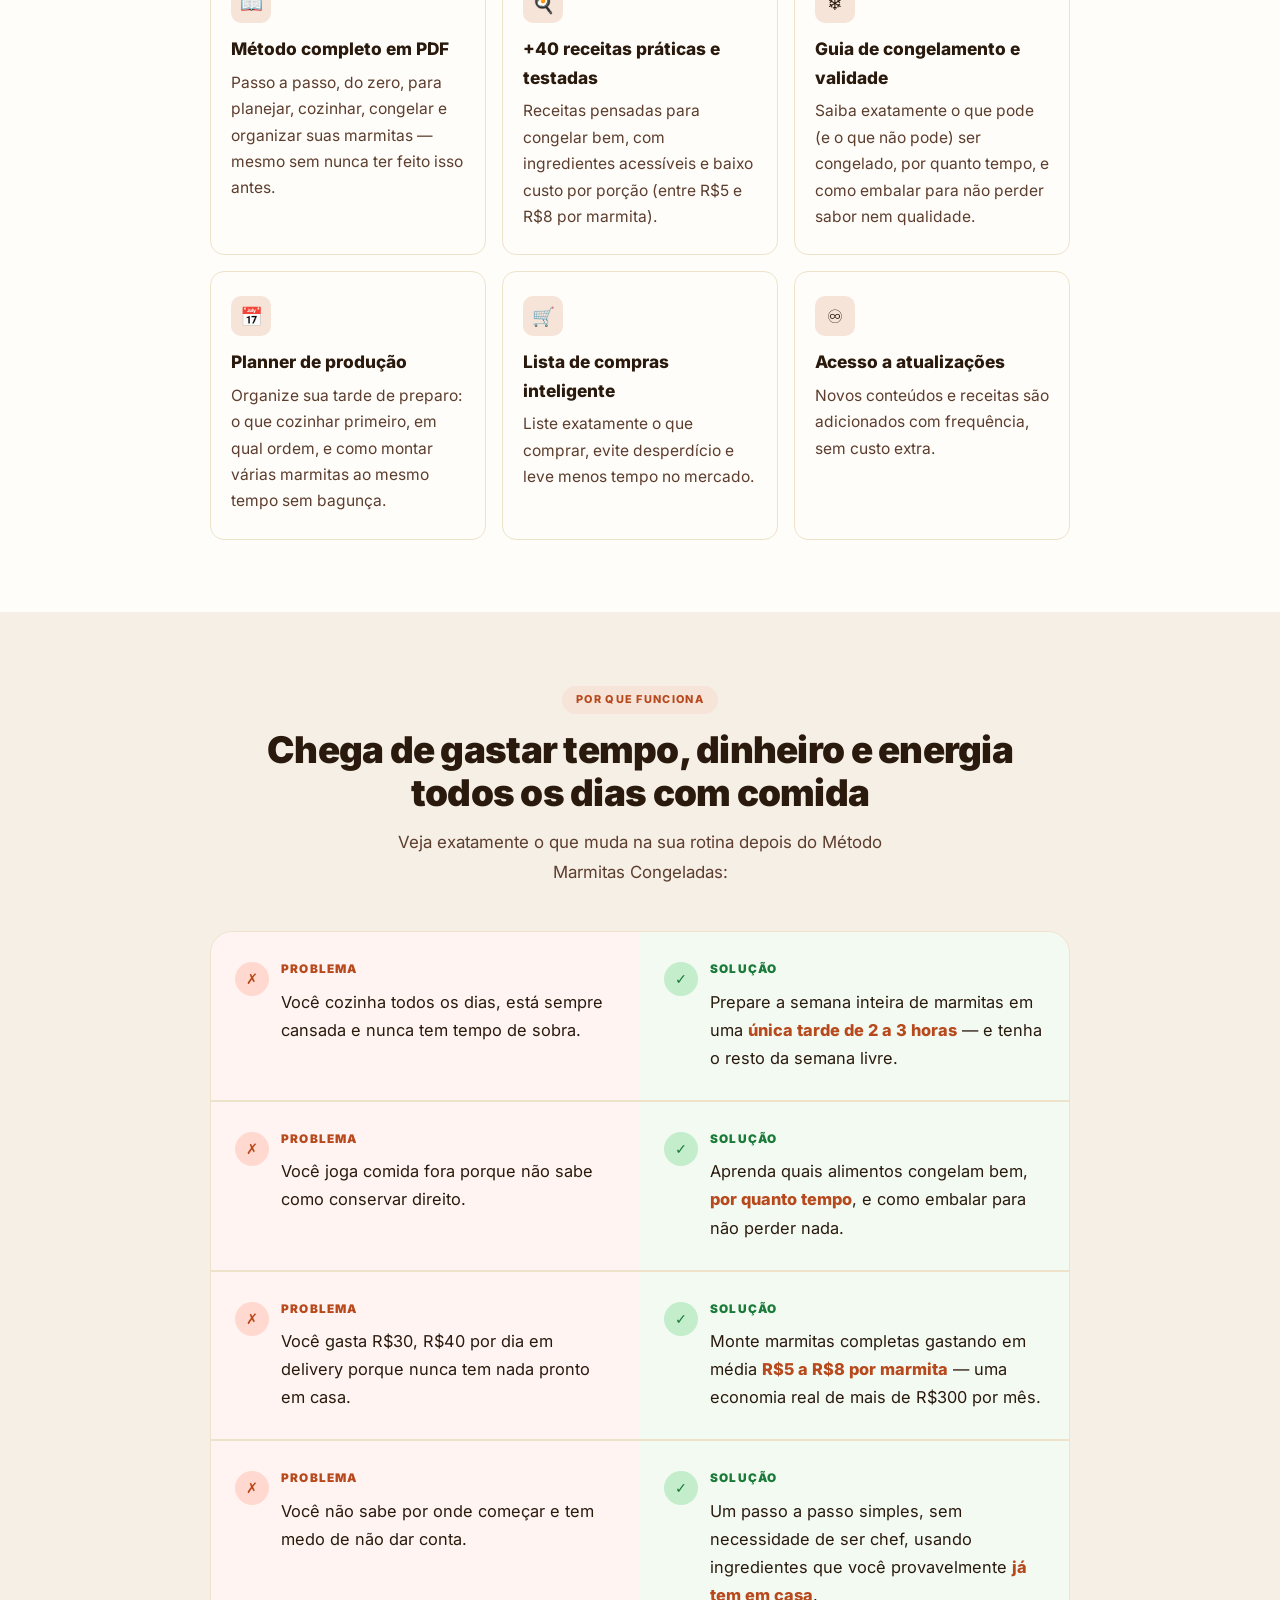
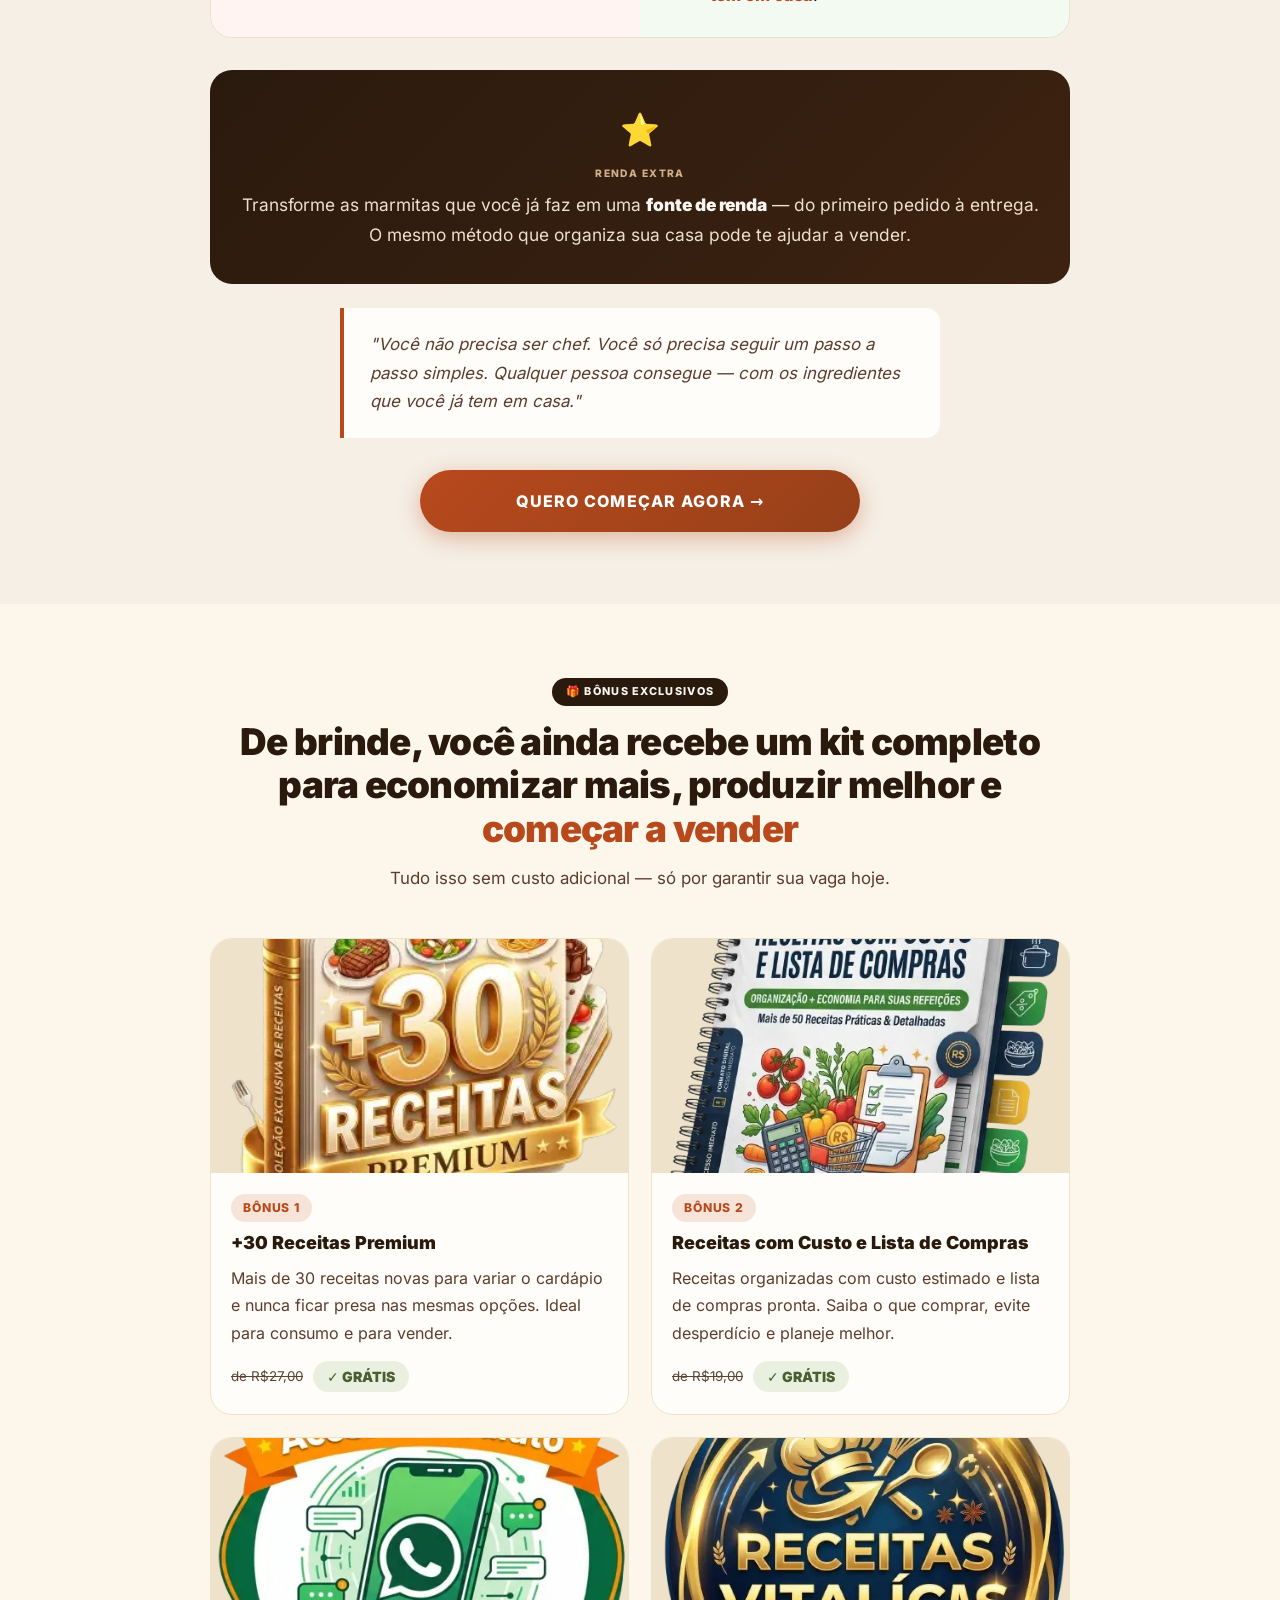
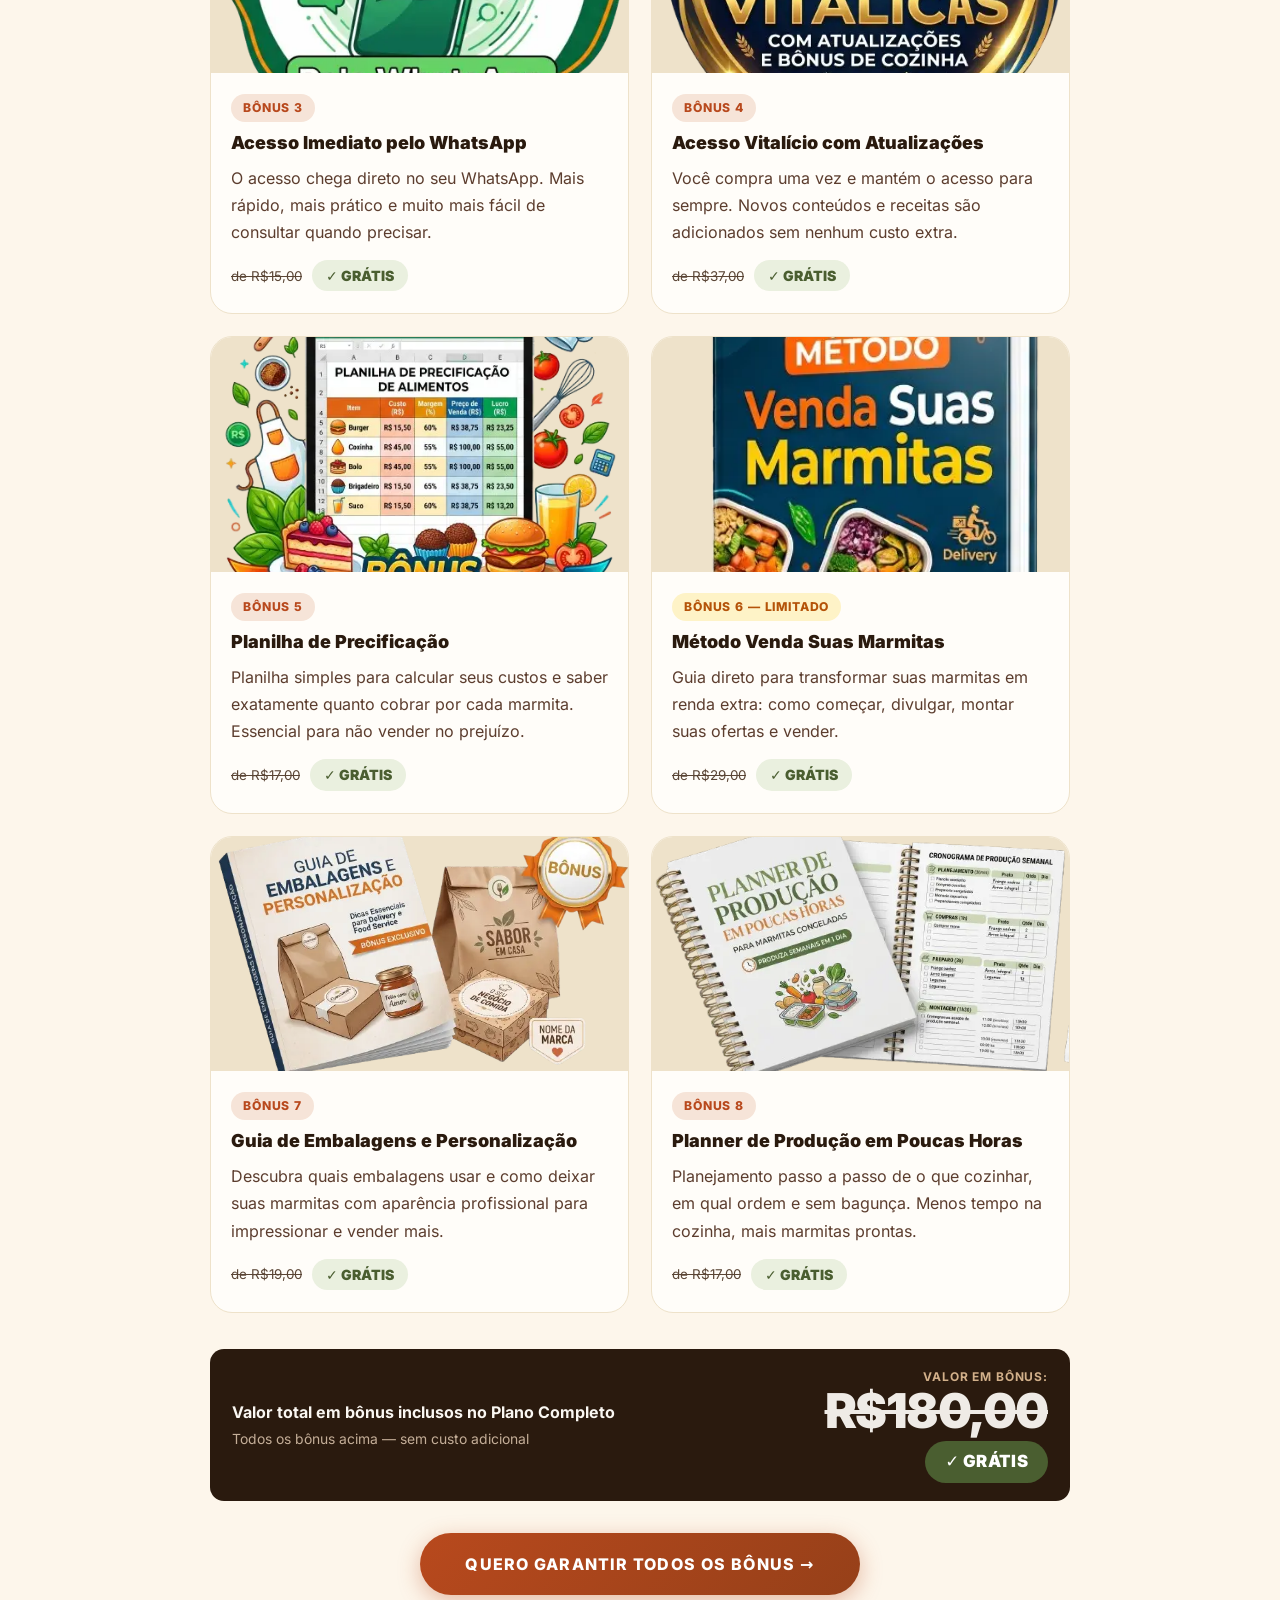
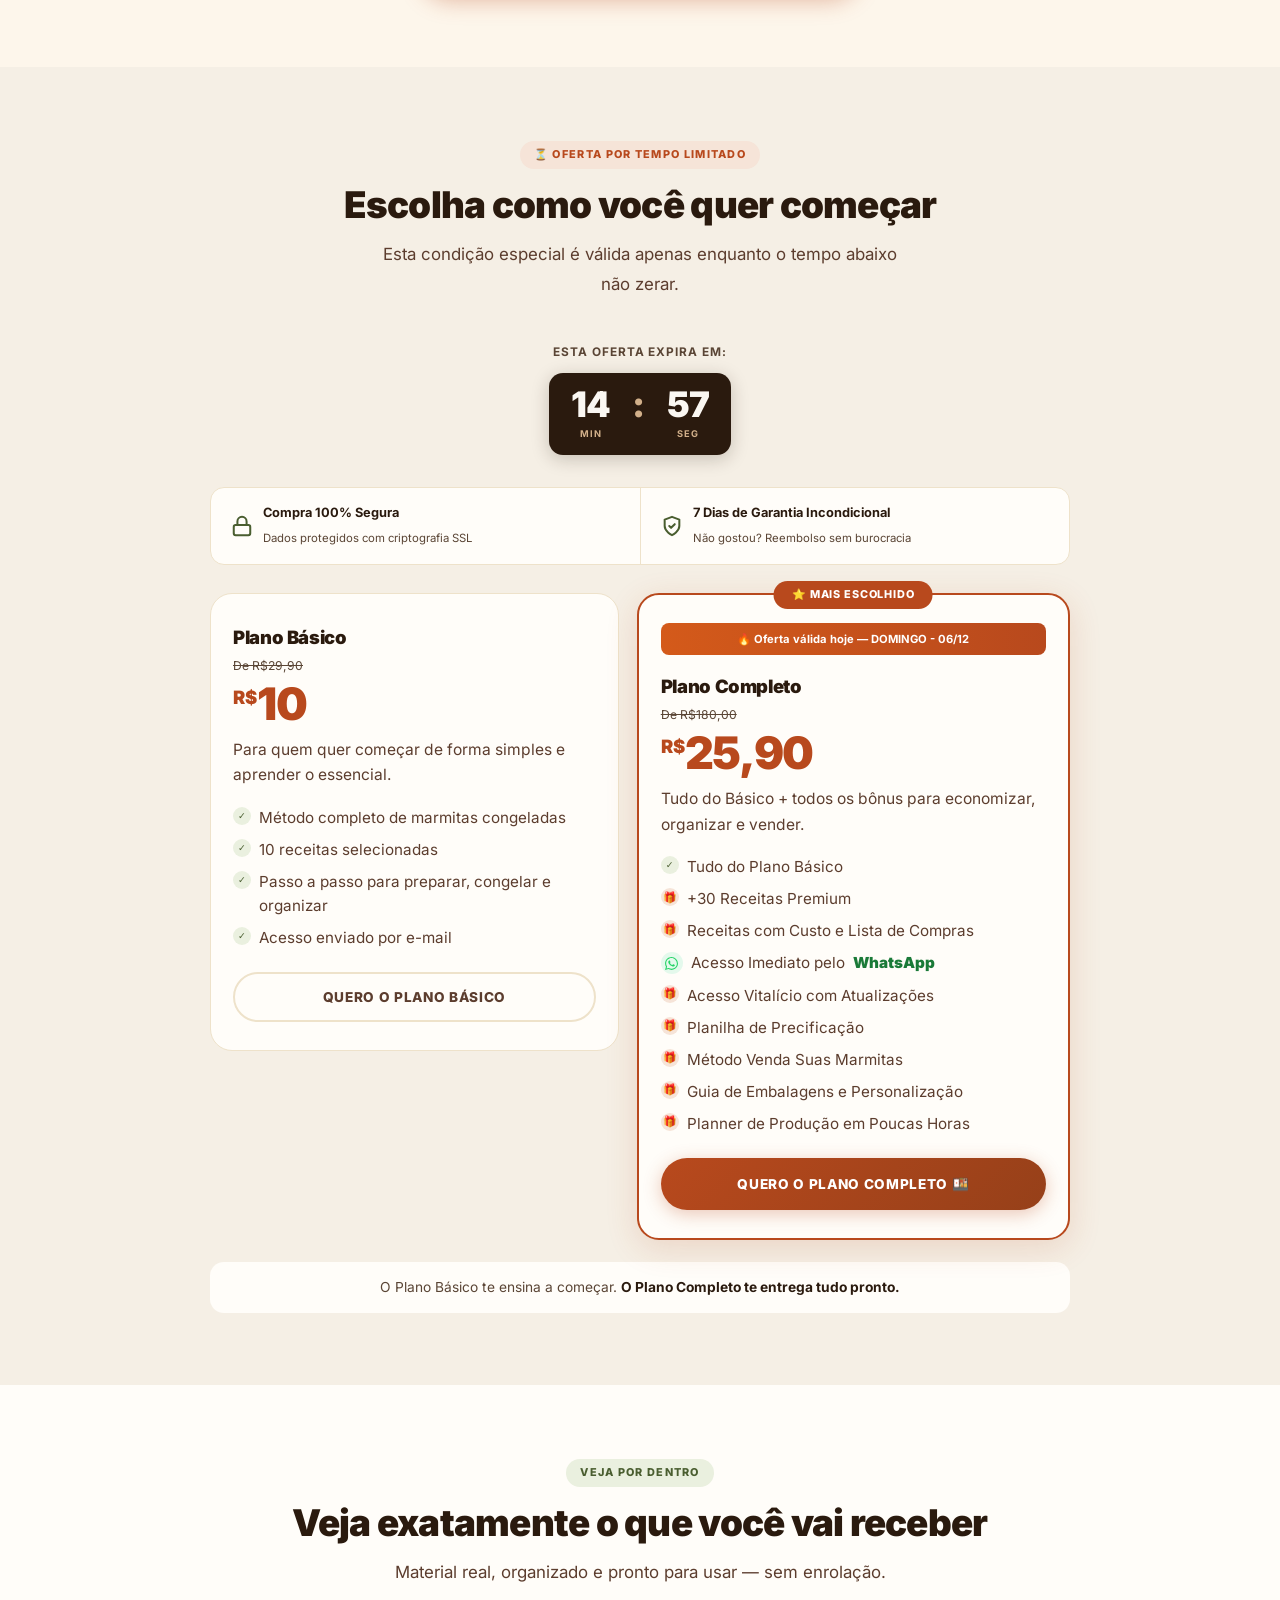
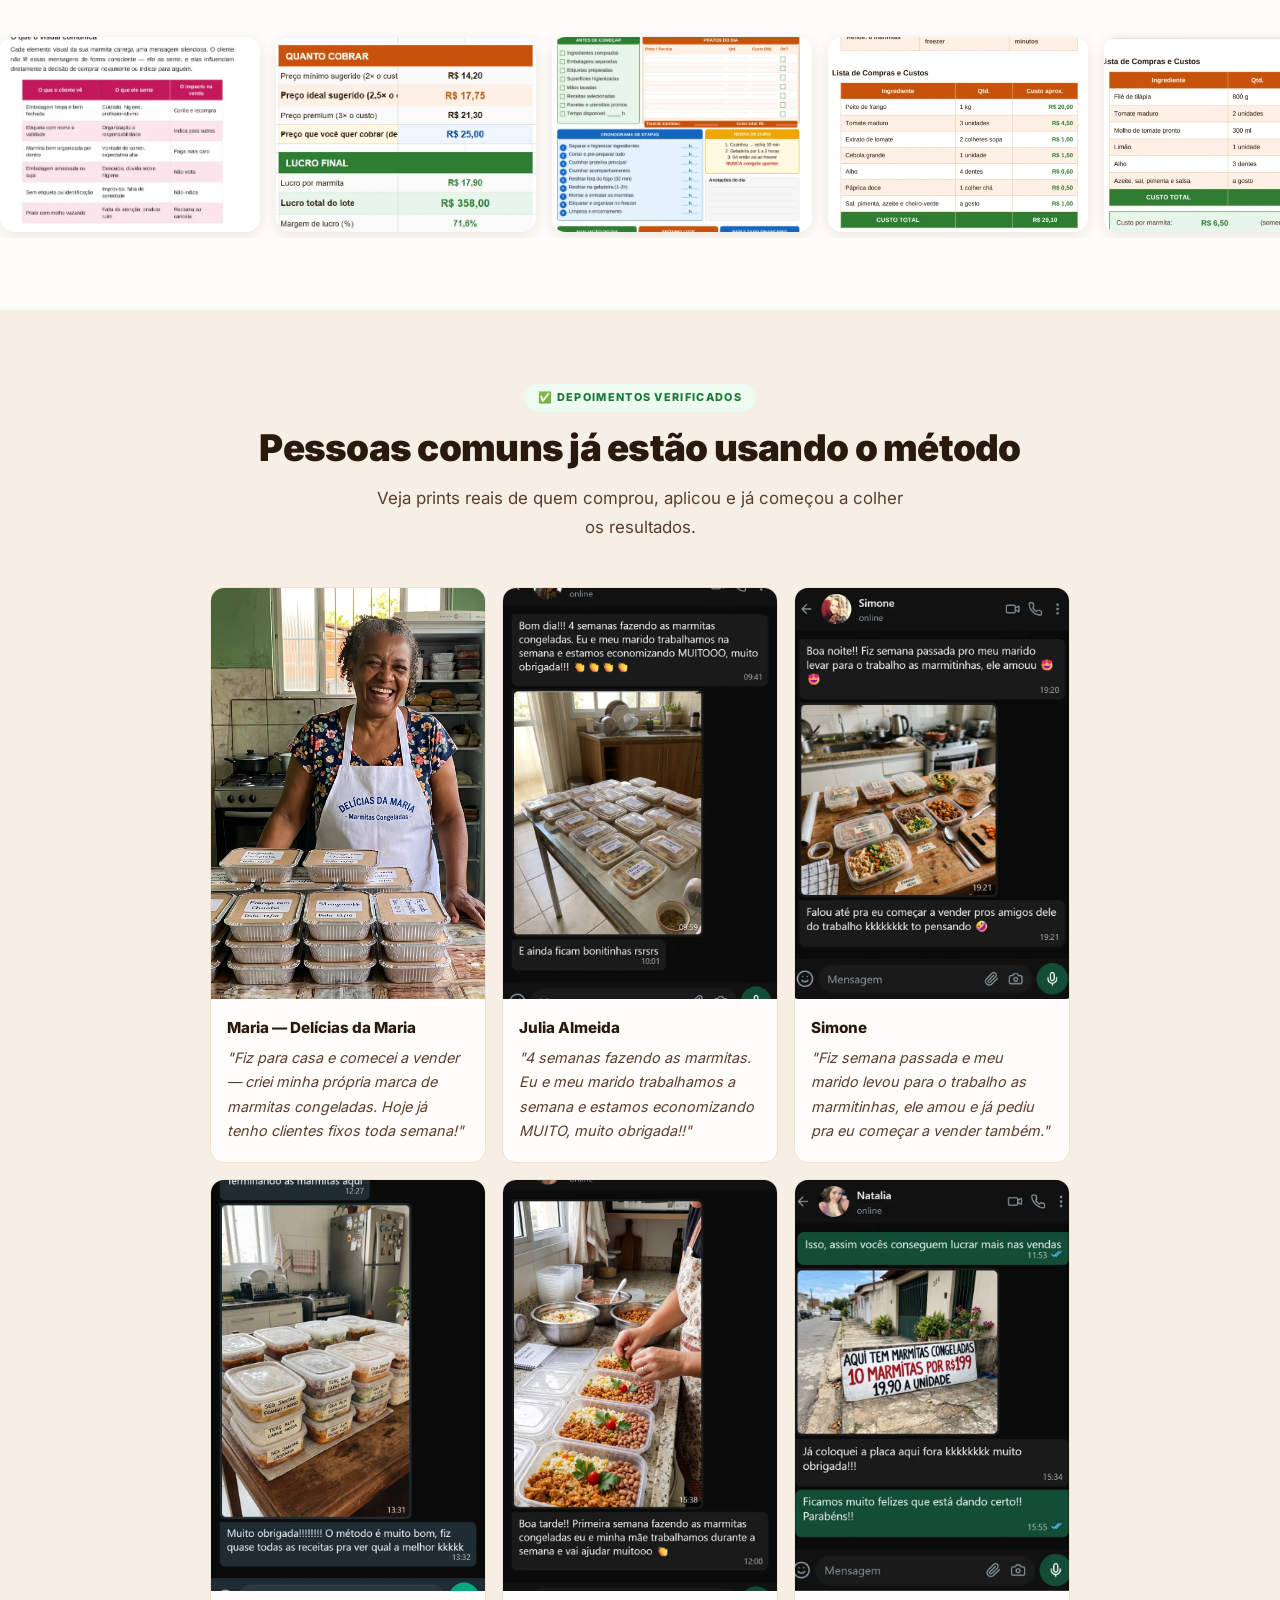
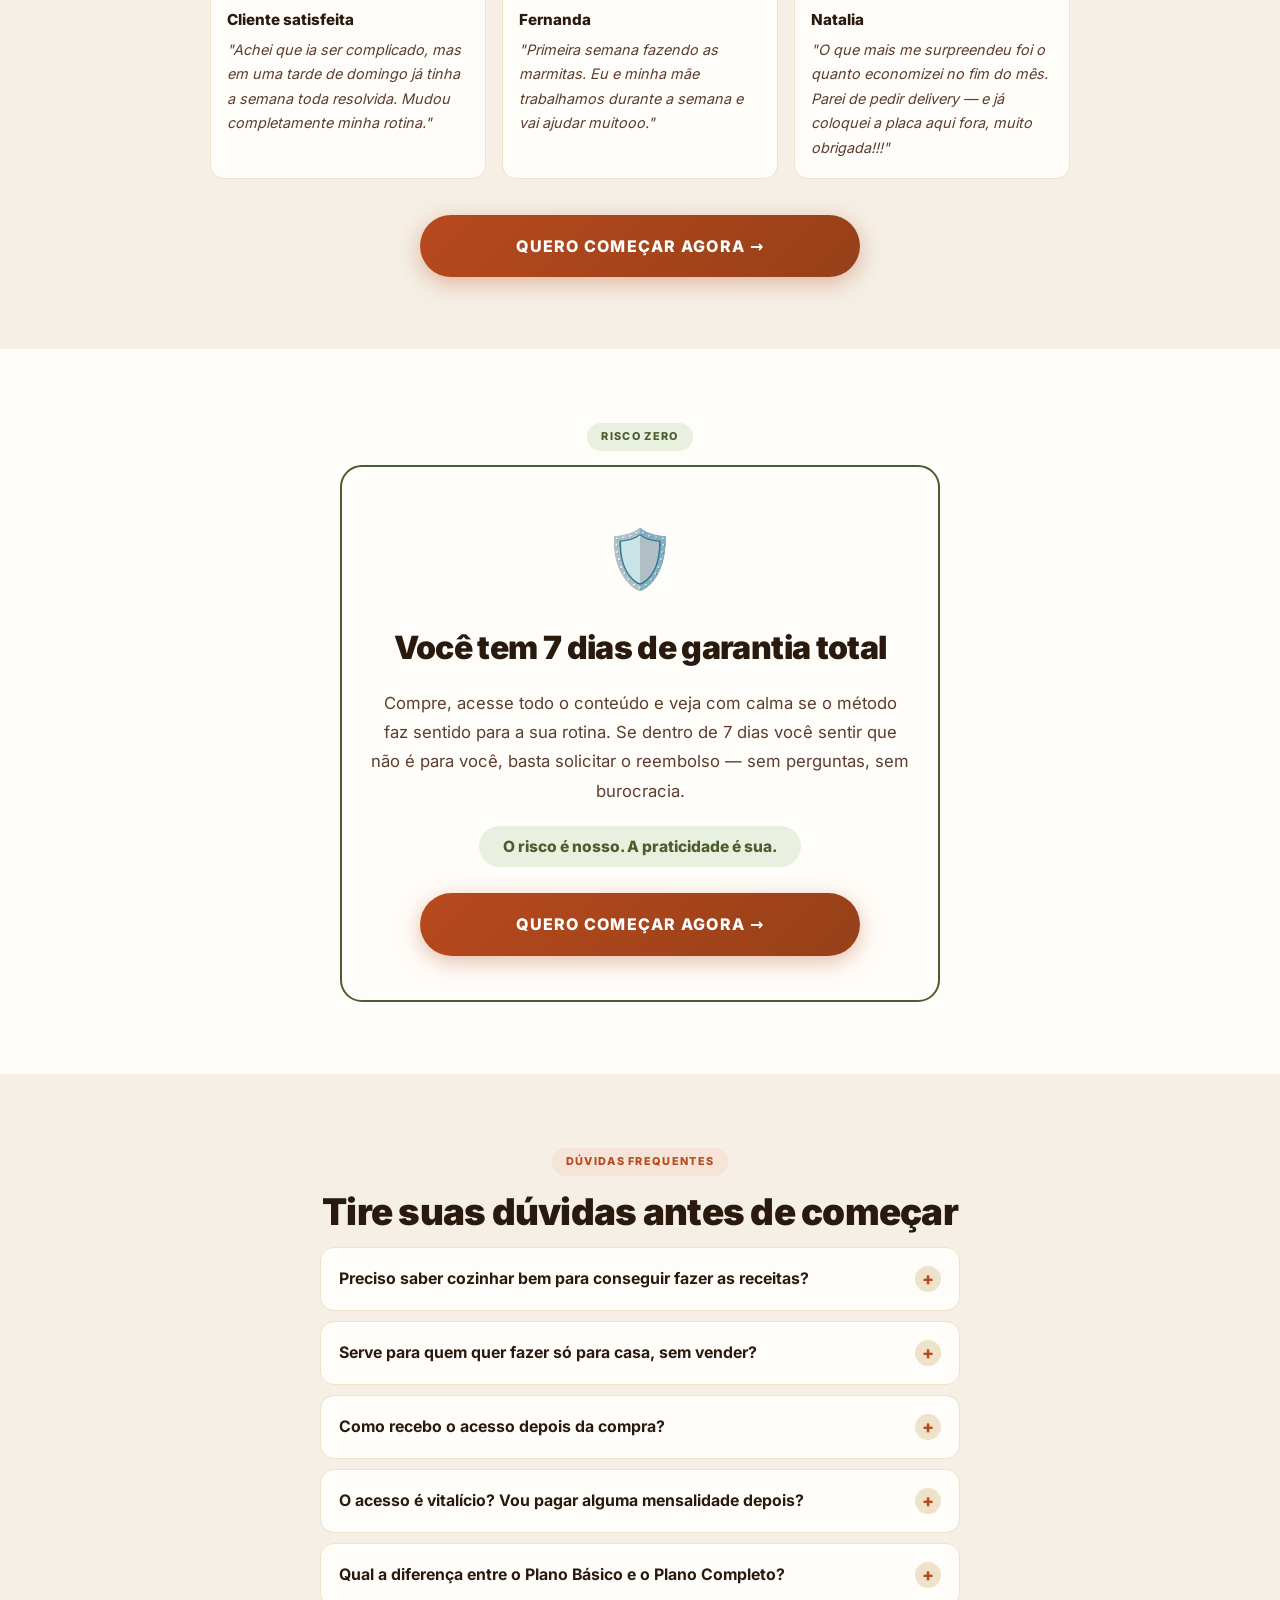
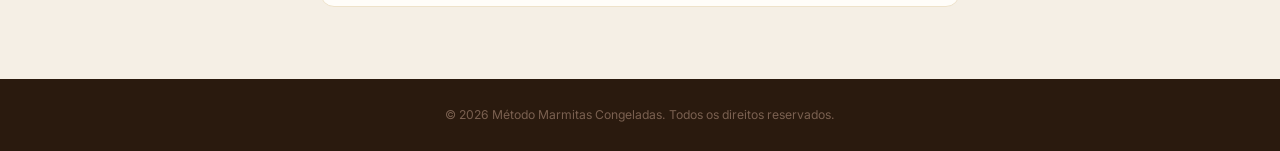
==== commit 9762f150: "BORA BIL" ====
--- a/index.html
+++ b/index.html
@@ -462,19 +462,6 @@
       padding: 7px 20px; border-radius: 30px;
       margin-top: 6px; text-decoration: none; letter-spacing: .02em;
     }
-
-    /* WhatsApp FAB */
-    .whatsapp-fab {
-      position: fixed; bottom: 24px; right: 24px; z-index: 990;
-      width: 62px; height: 62px; border-radius: 50%;
-      background: #25D366;
-      display: flex; align-items: center; justify-content: center;
-      box-shadow: 0 4px 22px rgba(37,211,102,.6);
-      transition: transform .2s, box-shadow .2s;
-      text-decoration: none;
-    }
-    .whatsapp-fab:hover { transform: scale(1.1); box-shadow: 0 6px 32px rgba(37,211,102,.8); }
-    .whatsapp-fab svg { width: 34px; height: 34px; }
 
     /* Ordem dos planos no mobile — R$10 sempre primeiro */
     @media (max-width: 768px) {
@@ -1163,13 +1150,6 @@
   <!-- FOOTER -->
   <footer class="footer">© 2026 Método Marmitas Congeladas. Todos os direitos reservados.</footer>
 
-  <!-- WhatsApp FAB -->
-  <a href="https://wa.me/5527988842933?text=Ol%C3%A1%2C%20estou%20na%20p%C3%A1gina%20do%20M%C3%A9todo%20Marmitas%20Congeladas%20e%20estou%20com%20d%C3%BAvidas!" class="whatsapp-fab" target="_blank" rel="noopener" aria-label="Falar com suporte no WhatsApp">
-    <svg viewBox="0 0 24 24" fill="white" xmlns="http://www.w3.org/2000/svg" aria-hidden="true">
-      <path d="M17.472 14.382c-.297-.149-1.758-.867-2.03-.967-.273-.099-.471-.148-.67.15-.197.297-.767.966-.94 1.164-.173.199-.347.223-.644.075-.297-.15-1.255-.463-2.39-1.475-.883-.788-1.48-1.761-1.653-2.059-.173-.297-.018-.458.13-.606.134-.133.298-.347.446-.52.149-.174.198-.298.298-.497.099-.198.05-.371-.025-.52-.075-.149-.669-1.612-.916-2.207-.242-.579-.487-.5-.669-.51-.173-.008-.371-.01-.57-.01-.198 0-.52.074-.792.372-.272.297-1.04 1.016-1.04 2.479 0 1.462 1.065 2.875 1.213 3.074.149.198 2.096 3.2 5.077 4.487.709.306 1.262.489 1.694.625.712.227 1.36.195 1.871.118.571-.085 1.758-.719 2.006-1.413.248-.694.248-1.289.173-1.413-.074-.124-.272-.198-.57-.347m-5.421 7.403h-.004a9.87 9.87 0 01-5.031-1.378l-.361-.214-3.741.982.998-3.648-.235-.374a9.86 9.86 0 01-1.51-5.26c.001-5.45 4.436-9.884 9.888-9.884 2.64 0 5.122 1.03 6.988 2.898a9.825 9.825 0 012.893 6.994c-.003 5.45-4.437 9.884-9.885 9.884m8.413-18.297A11.815 11.815 0 0012.05 0C5.495 0 .16 5.335.157 11.892c0 2.096.547 4.142 1.588 5.945L.057 24l6.305-1.654a11.882 11.882 0 005.683 1.448h.005c6.554 0 11.89-5.335 11.893-11.893a11.821 11.821 0 00-3.48-8.413Z"/>
-    </svg>
-  </a>
-
   <!-- MODAL DE UPGRADE -->
   <div class="modal-ov" id="upgrade-modal" role="dialog" aria-modal="true" aria-labelledby="modal-title">
     <div class="modal-box">
